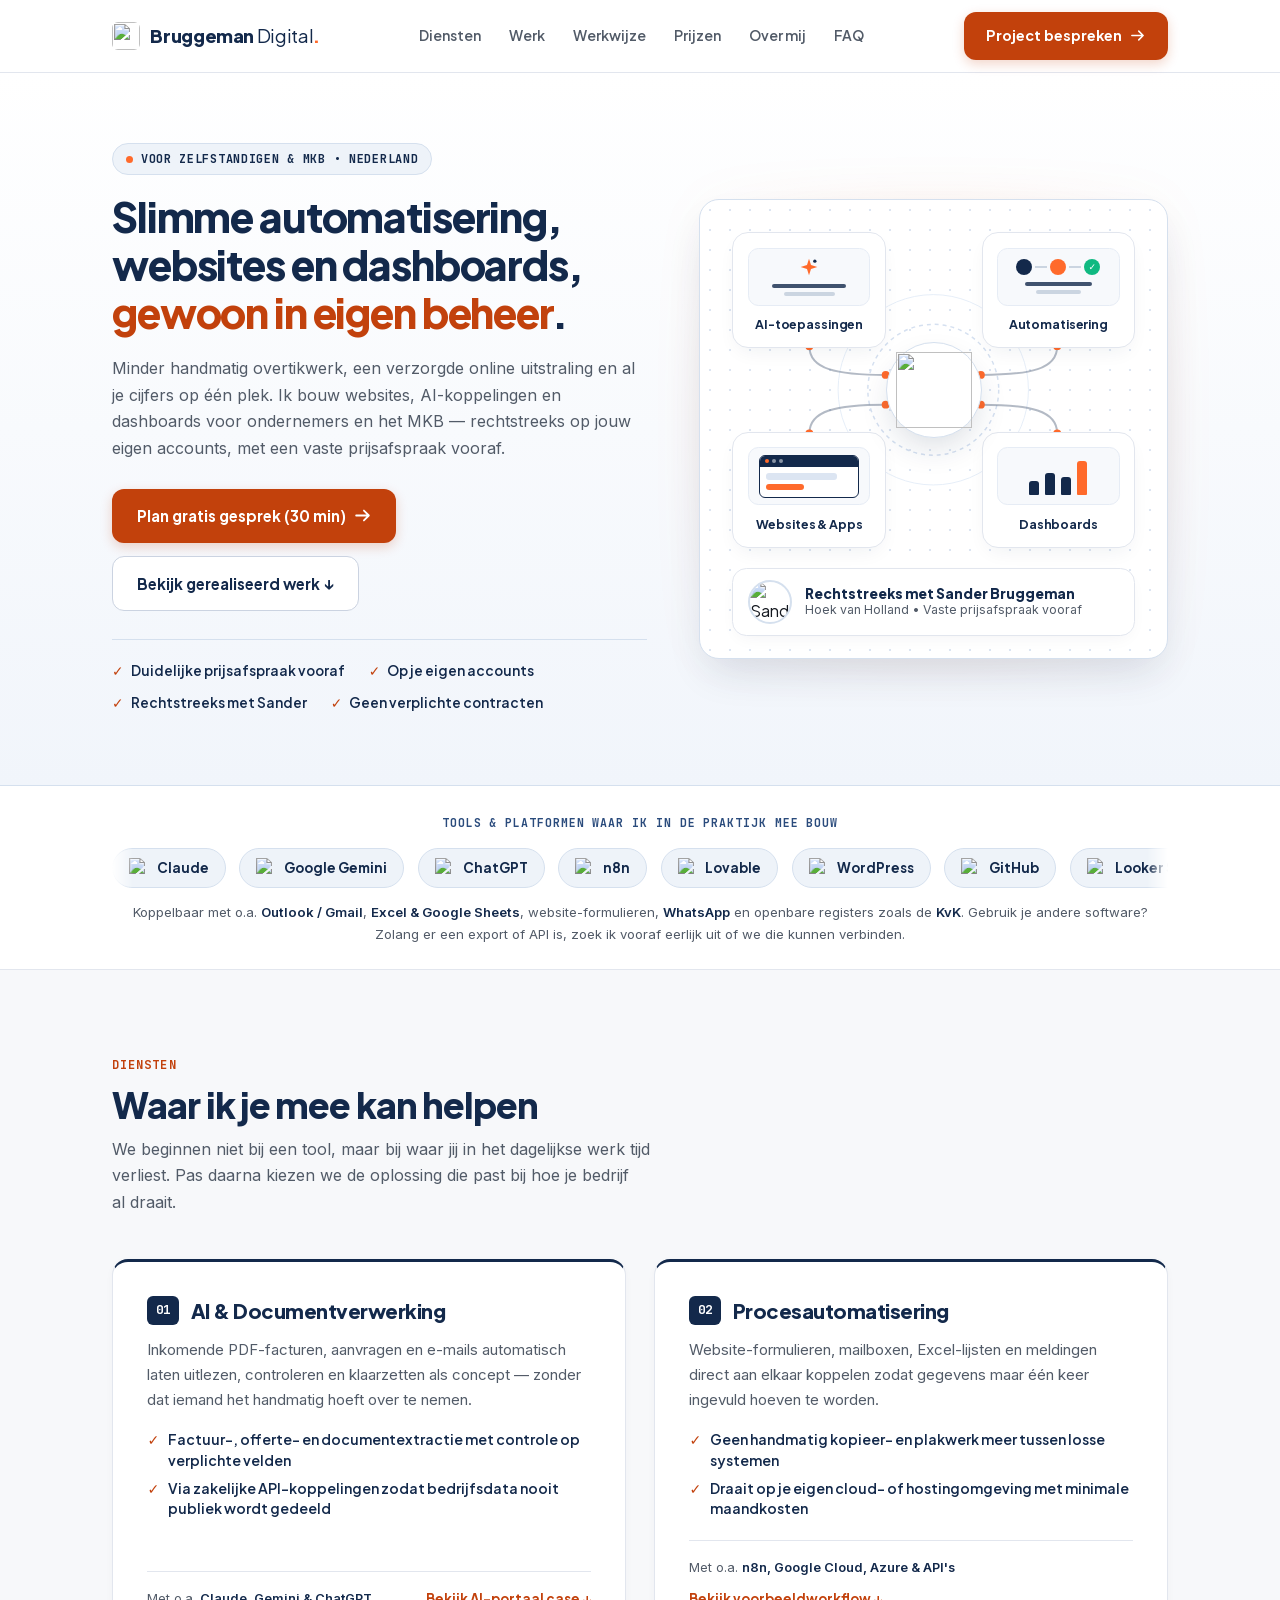
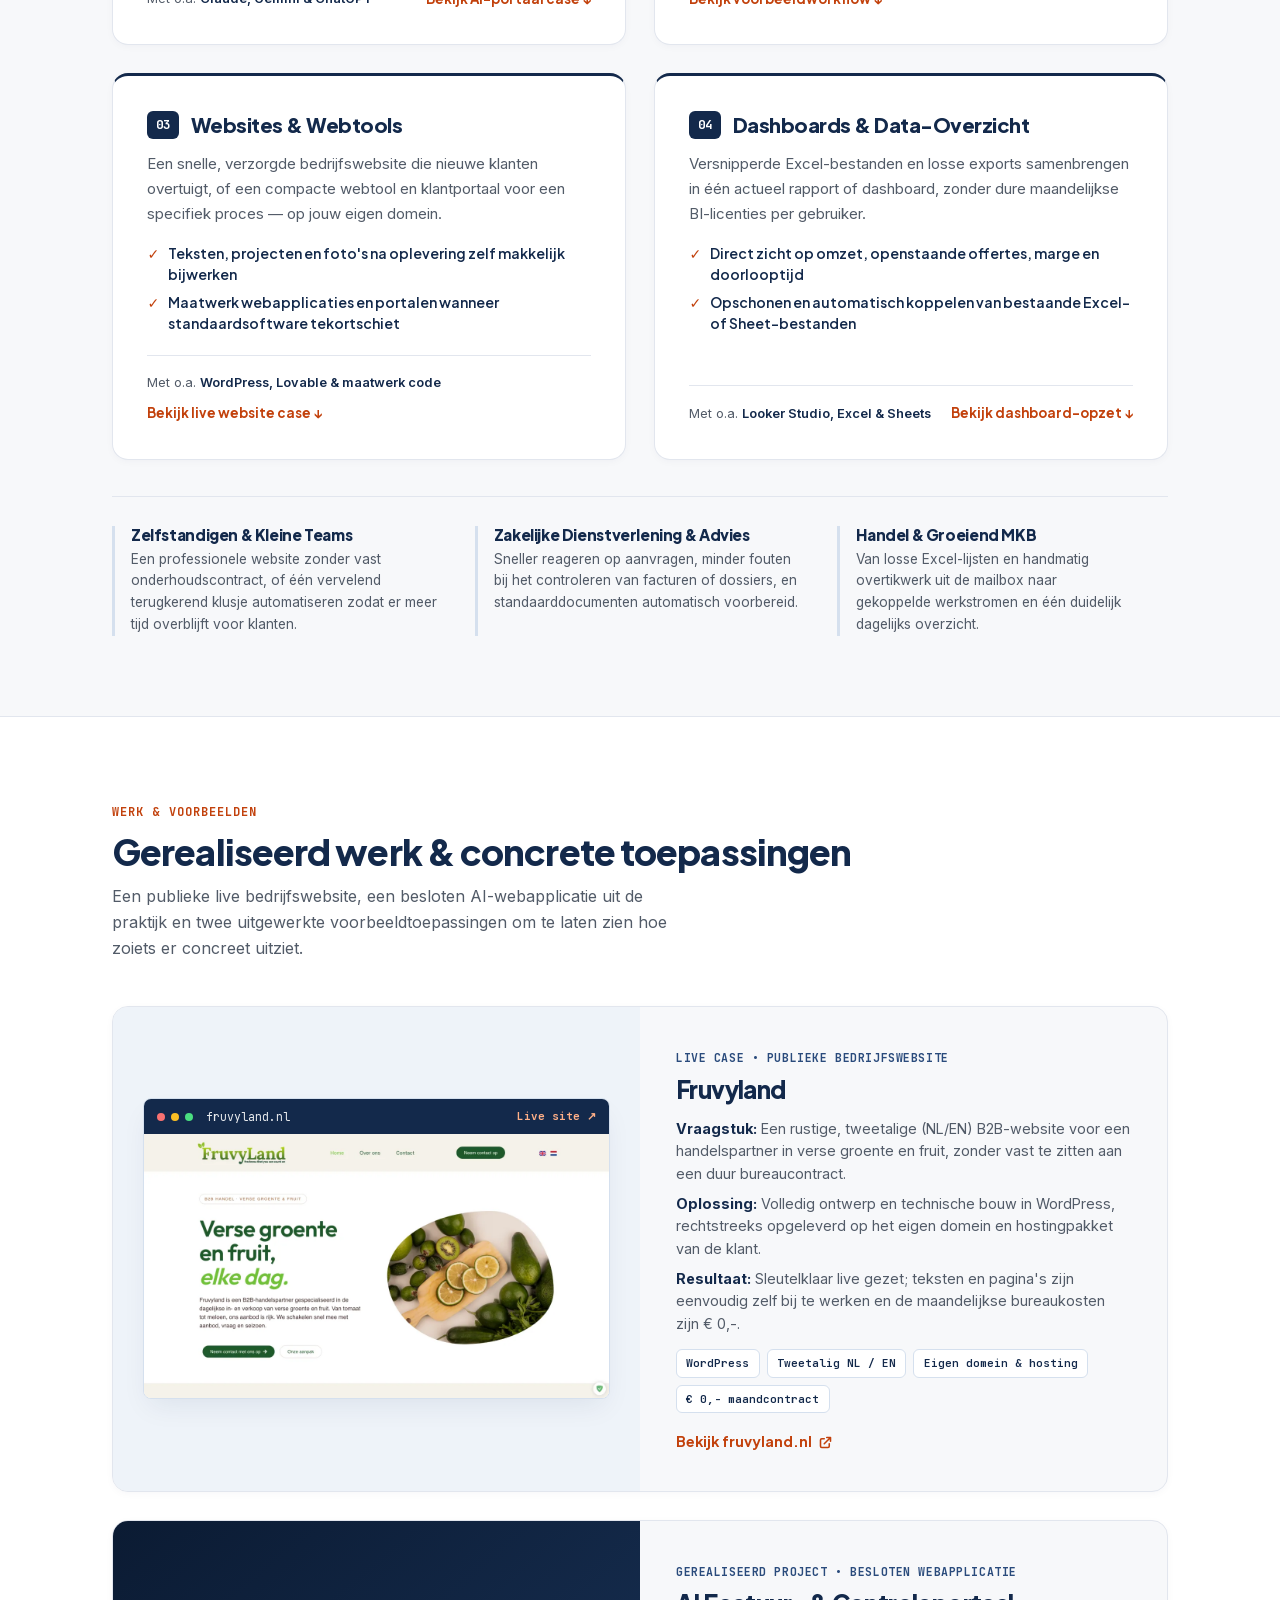
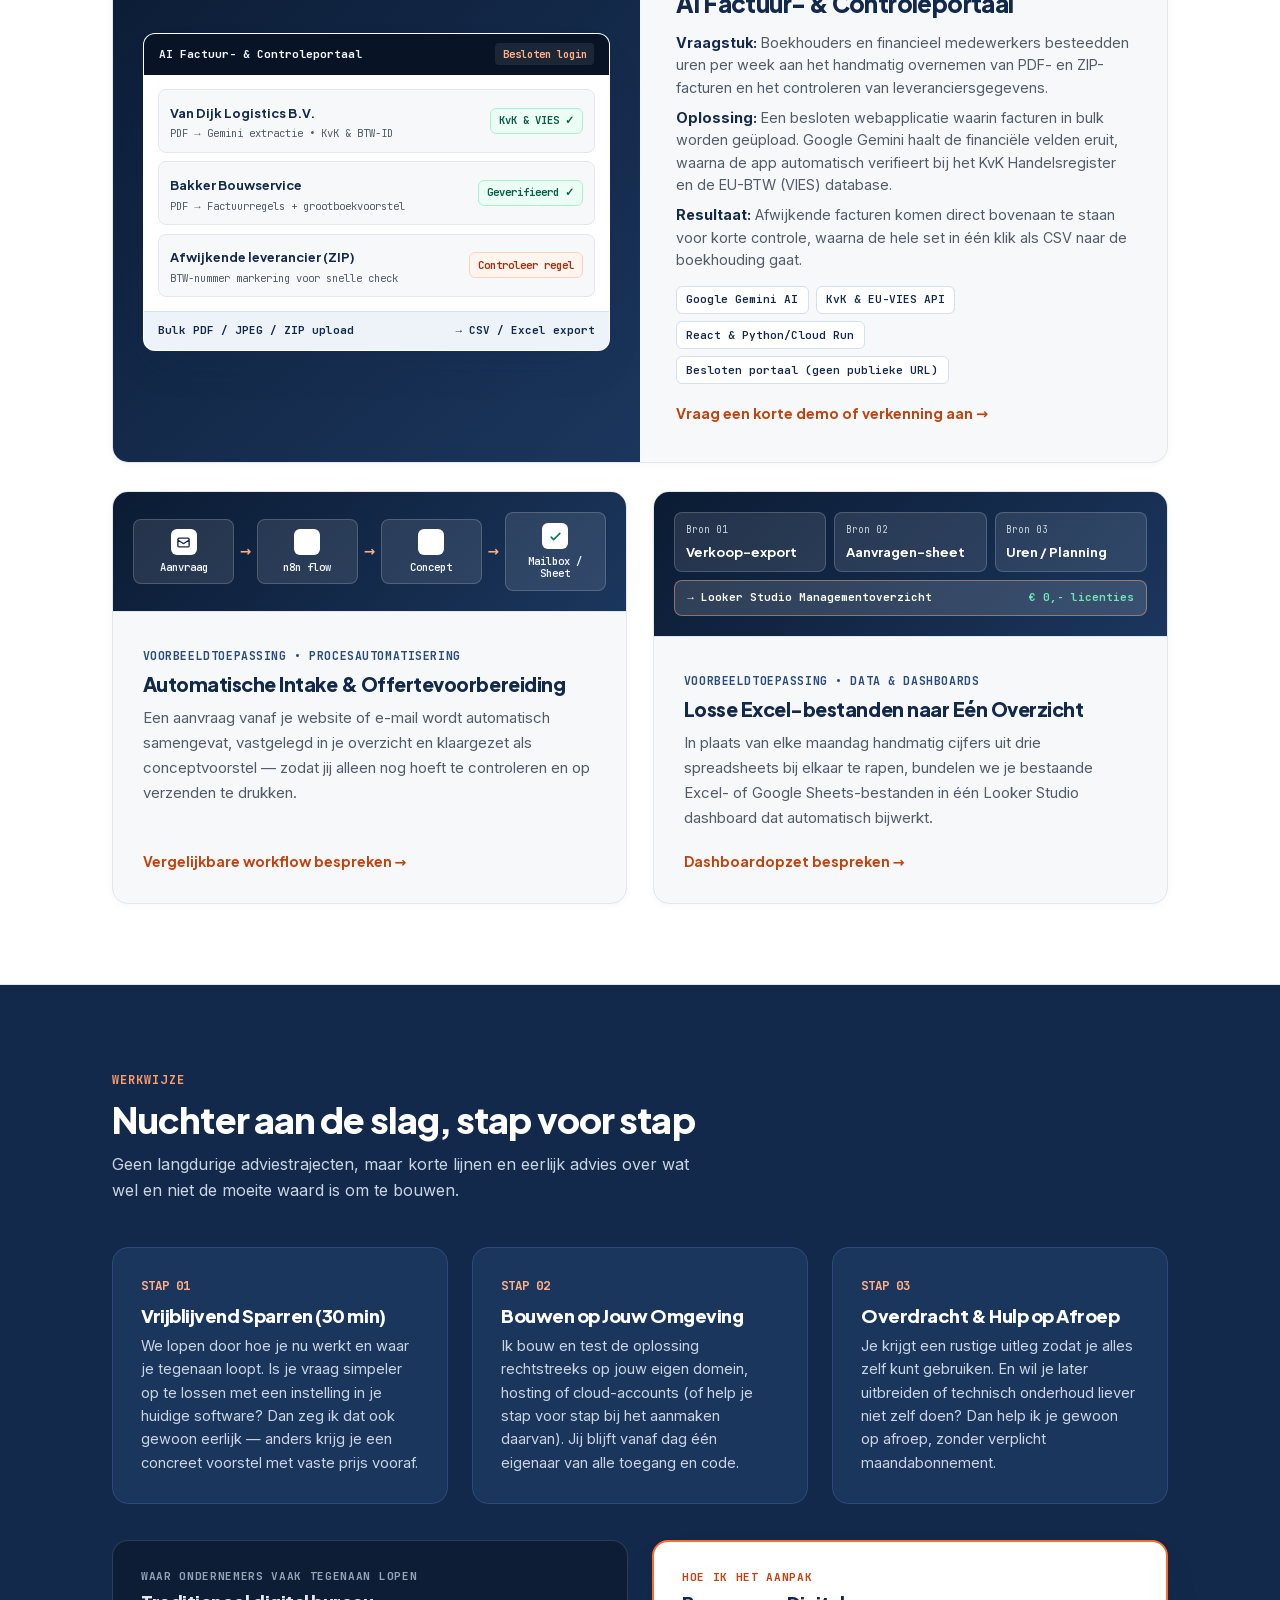
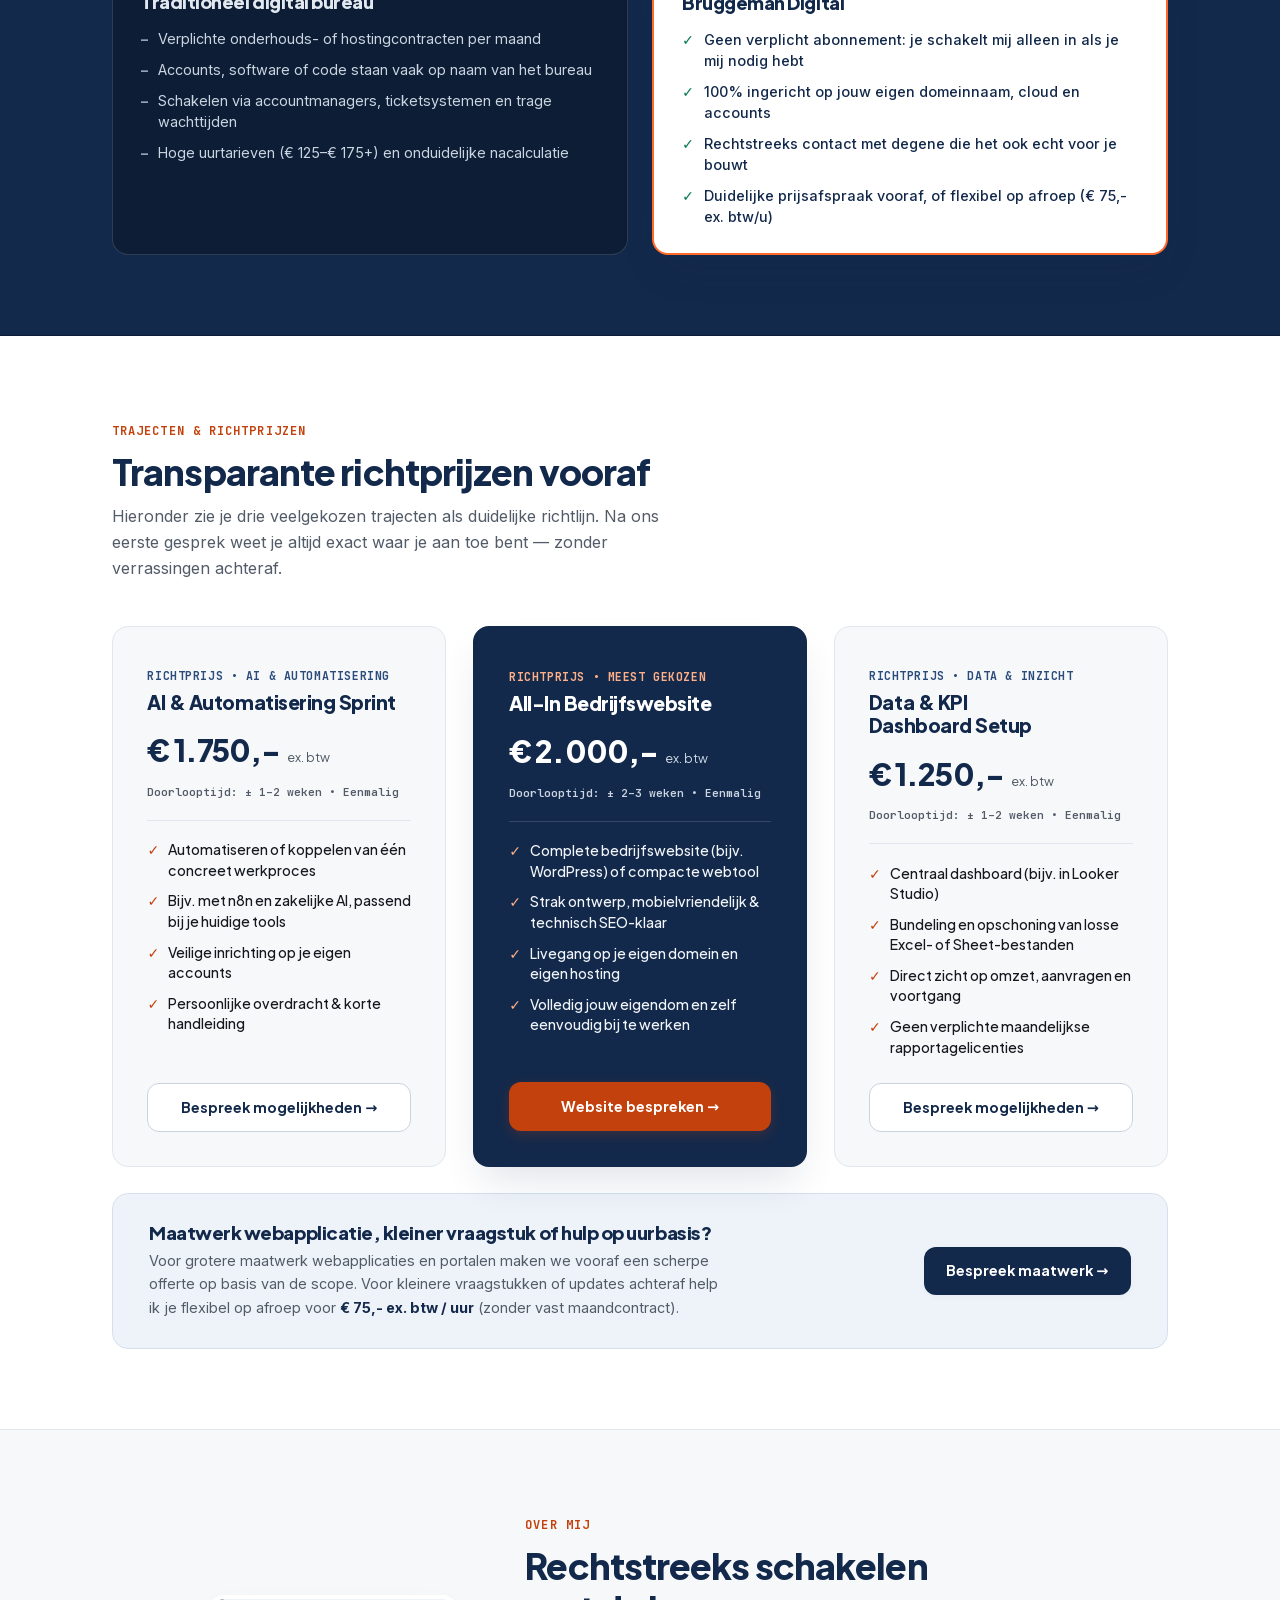
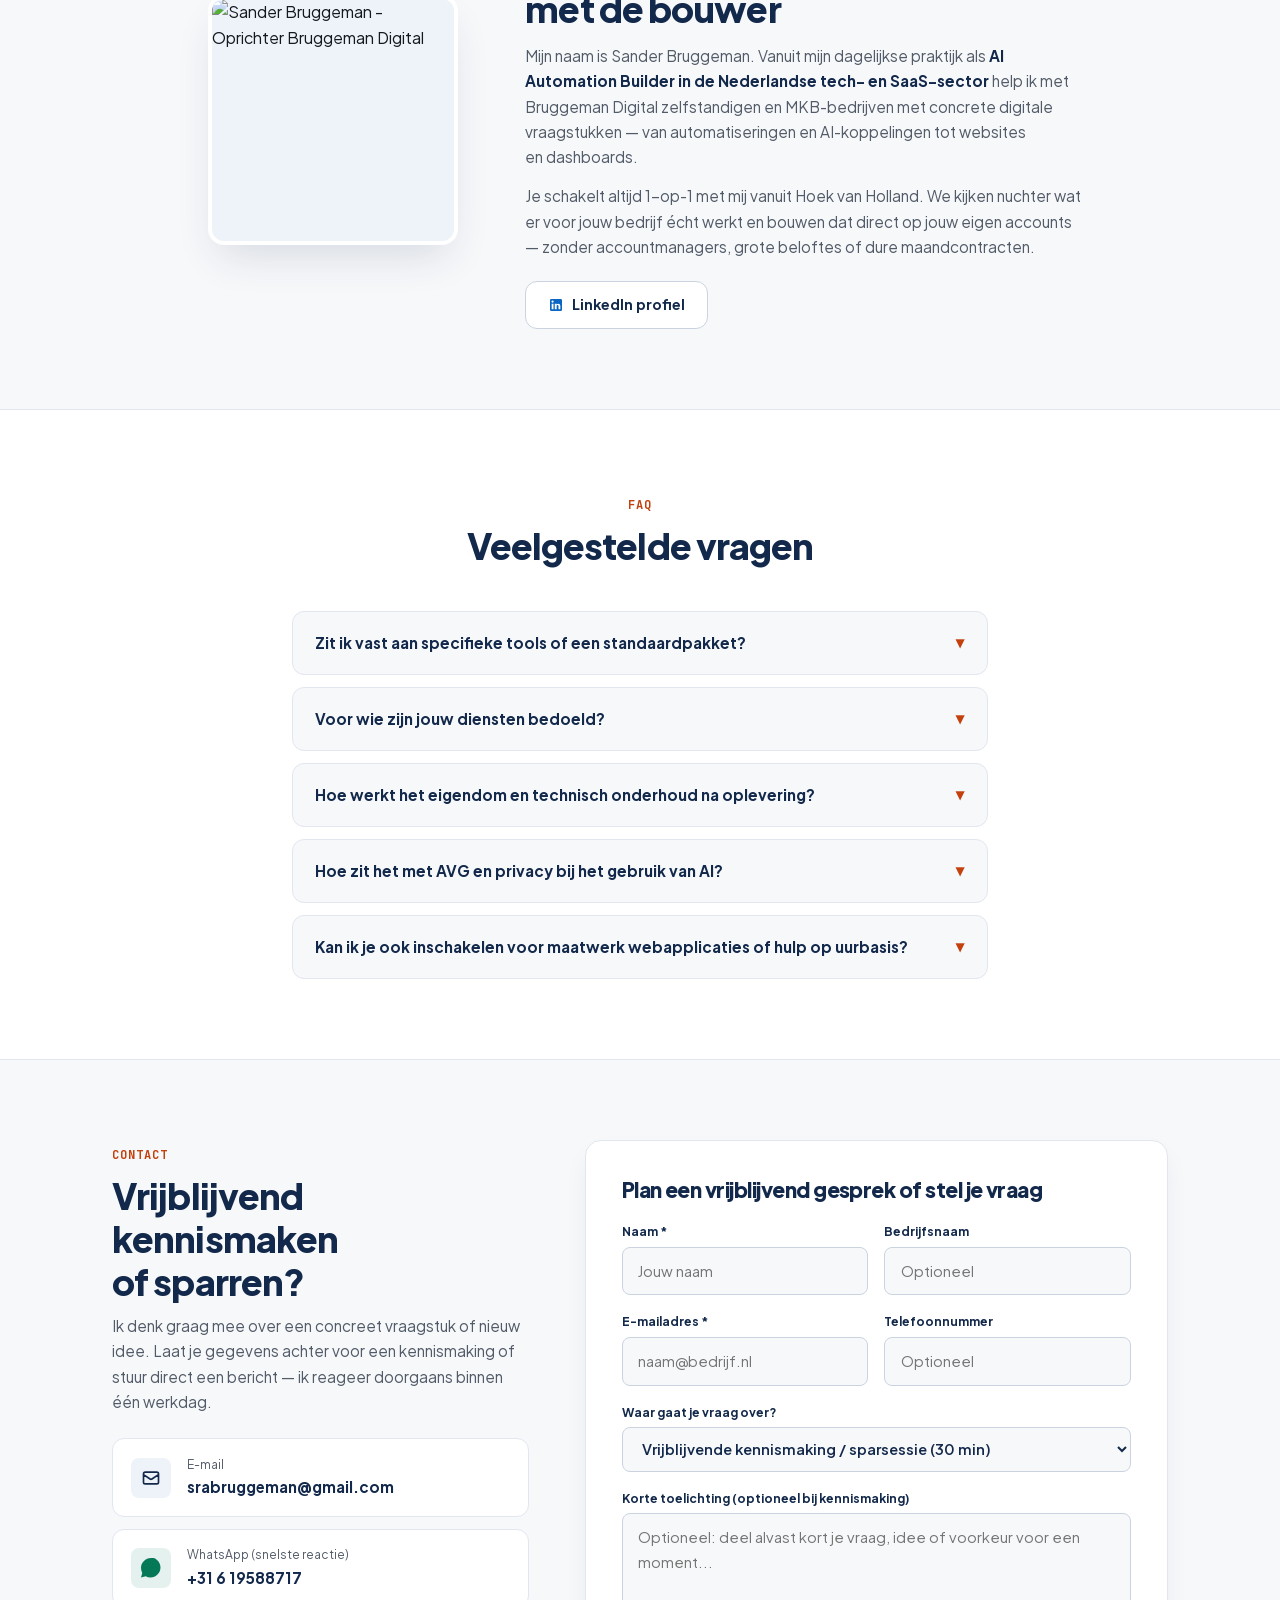
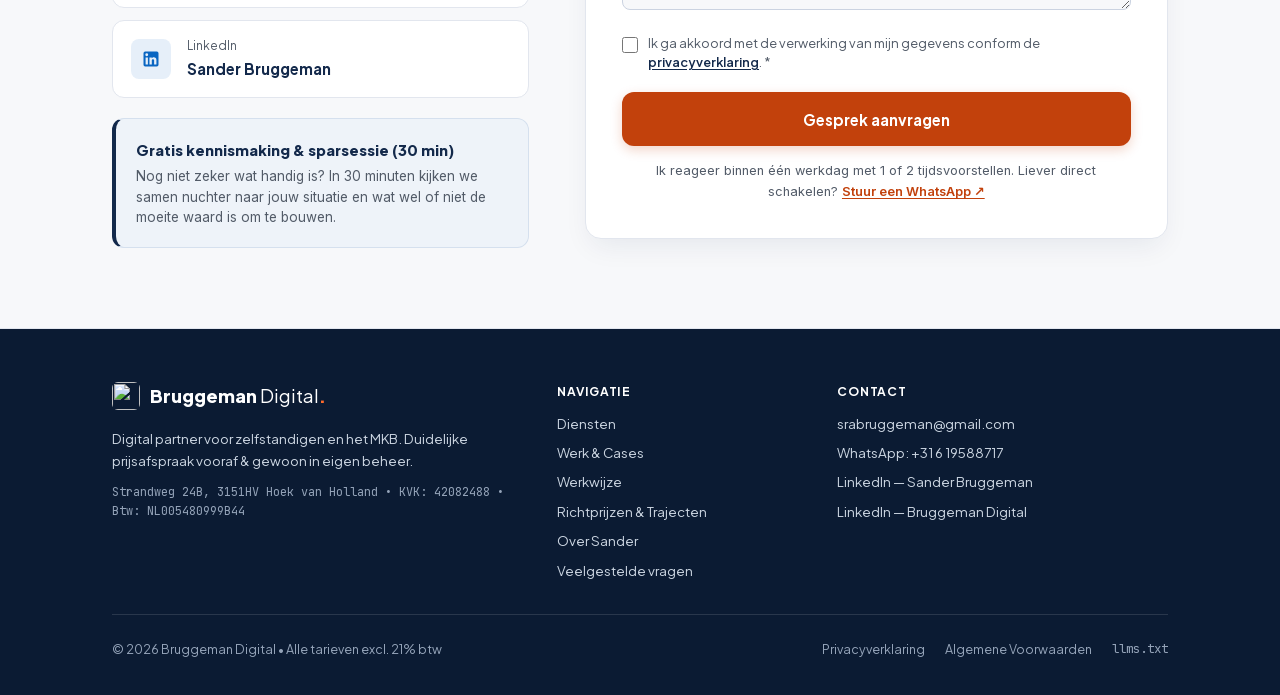
==== index.html @ 9afa0035 "Restore 2x2 visual hero hub diagram with founder portrait card and update OG image" ====
<!DOCTYPE html>
<html lang="nl">
<head>
  <meta charset="UTF-8" />
  <meta name="viewport" content="width=device-width, initial-scale=1.0" />

  <!-- Primary SEO & GEO Meta Tags -->
  <title>Bruggeman Digital | AI, Automatisering, Websites & Dashboards voor Ondernemers & MKB</title>
  <meta name="description" content="Praktische digitale oplossingen voor zelfstandigen en het MKB. Minder overtikwerk met AI en procesautomatisering (o.a. n8n), complete websites, webapps en dashboards. Duidelijke prijsafspraak vooraf & in eigen beheer." />
  <meta name="author" content="Sander Bruggeman - Bruggeman Digital" />
  <meta name="keywords" content="AI automatisering MKB, procesautomatisering zelfstandigen en MKB, n8n ervaring Nederland, WordPress website laten maken, Looker Studio dashboard, webapplicatie op maat, Digital Partner MKB Rotterdam, Amsterdam, Utrecht, Randstad, Bruggeman Digital" />
  <link rel="canonical" href="https://www.bruggemandigital.nl/" />

  <!-- Geo & Local Business Meta -->
  <meta name="geo.region" content="NL-ZH" />
  <meta name="geo.placename" content="Hoek van Holland, Rotterdam, Randstad, Nederland" />

  <!-- Favicon & Touch Icons -->
  <link rel="icon" href="favicon.ico" sizes="32x32" />
  <link rel="icon" type="image/svg+xml" href="favicon.svg" />
  <link rel="icon" type="image/png" sizes="32x32" href="favicon-32x32.png" />
  <link rel="icon" type="image/png" sizes="16x16" href="favicon-16x16.png" />
  <link rel="apple-touch-icon" sizes="180x180" href="apple-touch-icon.png" />
  <link rel="manifest" href="site.webmanifest" />
  <meta name="theme-color" content="#13294B" />

  <!-- Open Graph / Social Sharing -->
  <meta property="og:type" content="website" />
  <meta property="og:url" content="https://www.bruggemandigital.nl/" />
  <meta property="og:title" content="Bruggeman Digital | AI, Automatisering, Websites & Dashboards" />
  <meta property="og:description" content="Minder handmatig overtikwerk, verzorgde websites en heldere dashboards voor zelfstandigen en het MKB. Op jouw eigen accounts, zonder verplichte maandcontracten." />
  <meta property="og:image" content="https://www.bruggemandigital.nl/assets/og-image.png" />
  <meta property="og:image:width" content="1200" />
  <meta property="og:image:height" content="630" />
  <meta property="og:locale" content="nl_NL" />
  <meta property="og:site_name" content="Bruggeman Digital" />

  <!-- Twitter Card -->
  <meta name="twitter:card" content="summary_large_image" />
  <meta name="twitter:url" content="https://www.bruggemandigital.nl/" />
  <meta name="twitter:title" content="Bruggeman Digital | Digital Partner voor Ondernemers & MKB" />
  <meta name="twitter:description" content="AI-automatisering, weboplossingen en dashboards voor ondernemers en MKB. Heldere afspraken vooraf & gewoon in eigen beheer." />
  <meta name="twitter:image" content="https://www.bruggemandigital.nl/assets/og-image.png" />

  <!-- LLM Discovery Link -->
  <link rel="alternate" type="text/plain" href="https://www.bruggemandigital.nl/llms.txt" title="LLMs Context & Pricing Documentation" />

  <!-- Stylesheet (includes self-hosted fonts) -->
  <link rel="stylesheet" href="styles.css" />

  <!-- Rich JSON-LD Structured Data (@graph) for SEO & Generative Engine Optimization (GEO) -->
  <script type="application/ld+json">
  {
    "@context": "https://schema.org",
    "@graph": [
      {
        "@type": ["ProfessionalService", "LocalBusiness"],
        "@id": "https://www.bruggemandigital.nl/#organization",
        "name": "Bruggeman Digital",
        "alternateName": "Bruggeman Digital — Digital Partner voor Ondernemers & MKB",
        "url": "https://www.bruggemandigital.nl/",
        "logo": "https://www.bruggemandigital.nl/assets/logo-exports/bruggeman-digital-logo-on-white-2x.png",
        "image": "https://www.bruggemandigital.nl/assets/sander-portrait.jpg",
        "description": "Digital Partner voor zelfstandigen en het MKB in Nederland. Ontwerp en bouw van AI-toepassingen, procesautomatisering, bedrijfswebsites, webapplicaties en dashboards. Ingericht op eigen accounts zonder verplichte maandabonnementen.",
        "founder": {
          "@id": "https://www.bruggemandigital.nl/#sander-bruggeman"
        },
        "sameAs": [
          "https://www.linkedin.com/company/146948241/"
        ],
        "priceRange": "€1250 - €2000",
        "currenciesAccepted": "EUR",
        "paymentAccepted": "Factuur, Bankoverschrijving",
        "email": "srabruggeman@gmail.com",
        "telephone": "+31619588717",
        "vatID": "NL005480999B44",
        "iso6523Code": "0106:42082488",
        "isicV4": "62100, 62200",
        "knowsLanguage": ["nl", "en"],
        "knowsAbout": [
          "AI-toepassingen & documentverwerking",
          "Procesautomatisering",
          "Bedrijfswebsites & webapplicaties",
          "Business dashboards & data-overzichten",
          "Claude AI",
          "Google Gemini",
          "ChatGPT / OpenAI",
          "n8n",
          "WordPress",
          "Lovable",
          "GitHub",
          "Google Looker Studio",
          "Microsoft Excel & Google Sheets",
          "Google Cloud & Microsoft Azure"
        ],
        "address": {
          "@type": "PostalAddress",
          "streetAddress": "Strandweg 24B",
          "postalCode": "3151HV",
          "addressLocality": "Hoek van Holland",
          "addressRegion": "Zuid-Holland",
          "addressCountry": "NL"
        },
        "areaServed": [
          { "@type": "City", "name": "Rotterdam" },
          { "@type": "City", "name": "Amsterdam" },
          { "@type": "City", "name": "Utrecht" },
          { "@type": "AdministrativeArea", "name": "Randstad" },
          { "@type": "Country", "name": "Nederland" }
        ],
        "hasOfferCatalog": {
          "@type": "OfferCatalog",
          "@id": "https://www.bruggemandigital.nl/#offercatalog",
          "name": "Richtprijzen, Projecttrajecten & Maatwerk",
          "itemListElement": [
            {
              "@type": "Offer",
              "name": "AI & Automatisering Sprint (richtprijs)",
              "description": "Het automatiseren of slim koppelen van een concreet werkproces (bijv. met AI of workflow-automatisering zoals n8n), ingericht op je eigen accounts inclusief overdracht.",
              "price": "1750.00",
              "priceCurrency": "EUR"
            },
            {
              "@type": "Offer",
              "name": "All-In Bedrijfswebsite (richtprijs)",
              "description": "Compleet verzorgde bedrijfswebsite (bijv. in WordPress) of compacte webtool op maat, mobielvriendelijk en opgeleverd op je eigen domein en hosting.",
              "price": "2000.00",
              "priceCurrency": "EUR"
            },
            {
              "@type": "Offer",
              "name": "Data & KPI Dashboard Setup (richtprijs)",
              "description": "Overzichtelijk dashboard (bijv. in Looker Studio) dat je bestaande spreadsheets of databronnen bundelt tot heldere stuurinformatie.",
              "price": "1250.00",
              "priceCurrency": "EUR"
            },
            {
              "@type": "Offer",
              "name": "Maatwerk Webapplicaties & Hulp op Afroep",
              "description": "Vaste prijsafspraak vooraf voor maatwerk webapplicaties en klantportalen, of flexibele hulp op afroep tegen een uurtarief van € 75,- ex. btw zonder verplicht abonnement.",
              "price": "75.00",
              "priceCurrency": "EUR"
            }
          ]
        }
      },
      {
        "@type": "Person",
        "@id": "https://www.bruggemandigital.nl/#sander-bruggeman",
        "name": "Sander Bruggeman",
        "jobTitle": "AI Automation Builder & Oprichter Bruggeman Digital",
        "image": "https://www.bruggemandigital.nl/assets/sander-portrait.jpg",
        "url": "https://www.bruggemandigital.nl/",
        "worksFor": {
          "@id": "https://www.bruggemandigital.nl/#organization"
        },
        "sameAs": [
          "https://www.linkedin.com/in/sander-bruggeman-415596197/"
        ],
        "knowsLanguage": ["nl", "en"]
      },
      {
        "@type": "FAQPage",
        "@id": "https://www.bruggemandigital.nl/#faq",
        "mainEntity": [
          {
            "@type": "Question",
            "name": "Zit ik vast aan specifieke tools of een standaardpakket?",
            "acceptedAnswer": {
              "@type": "Answer",
              "text": "Nee. De tools op deze website (zoals n8n, WordPress of Looker Studio) laten vooral zien waar ik veel ervaring mee heb. We kijken altijd eerst naar jouw vraagstuk en de software die je al gebruikt; zolang er een export of koppelvlak (API) is, zoek ik vooraf eerlijk uit of en hoe we het kunnen verbinden."
            }
          },
          {
            "@type": "Question",
            "name": "Voor wie zijn jouw diensten bedoeld?",
            "acceptedAnswer": {
              "@type": "Answer",
              "text": "Ik help zelfstandig ondernemers, kleine teams en MKB-bedrijven in heel Nederland. Of het nu gaat om een representatieve bedrijfswebsite, het bundelen van losse Excel-bestanden of het automatiseren van handmatig overtikwerk: we stemmen de omvang altijd nuchter af op jouw situatie."
            }
          },
          {
            "@type": "Question",
            "name": "Hoe werkt het eigendom en technisch onderhoud na oplevering?",
            "acceptedAnswer": {
              "@type": "Answer",
              "text": "Alles wordt ingericht op jouw eigen accounts en domeinnaam, zodat je na oplevering zelf alle inloggegevens en beheerdersrechten hebt. Je zit dus nooit vast aan een maandelijks bureaucontract. Wil je technisch onderhoud of aanpassingen later liever niet zelf doen, dan regel ik dat gewoon voor je op afroep."
            }
          },
          {
            "@type": "Question",
            "name": "Hoe zit het met AVG en privacy bij het gebruik van AI?",
            "acceptedAnswer": {
              "@type": "Answer",
              "text": "Wanneer we AI koppelen aan bedrijfsprocessen, werken we uitsluitend via zakelijke API-omgevingen (bijvoorbeeld van Anthropic, Google of OpenAI) en afgeschermde cloud-omgevingen. Daardoor blijven bedrijfs- en klantgegevens privé en worden ze niet gebruikt om openbare AI-modellen te trainen."
            }
          },
          {
            "@type": "Question",
            "name": "Kan ik je ook inschakelen voor maatwerk webapplicaties of hulp op uurbasis?",
            "acceptedAnswer": {
              "@type": "Answer",
              "text": "Zeker. Grotere maatwerk webapplicaties of besloten portalen prijzen we op basis van een duidelijke scopebepaling vooraf. Voor kleinere vragen, losse aanpassingen of ad-hoc ondersteuning kun je mij flexibel inschakelen op uurbasis (€ 75,- ex. btw per uur) of tegen een kleine vaste afspraak."
            }
          }
        ]
      }
    ]
  }
  </script>
</head>
<body id="top">
  <a href="#main-content" class="skip-link">Direct naar hoofdinhoud</a>

  <!-- ================= 1. HEADER / NAVIGATIE ================= -->
  <header class="site-header">
    <div class="container nav-inner">
      <a href="#top" class="header-brand" aria-label="Bruggeman Digital">
        <img src="assets/brand-mark-header.svg" alt="" width="28" height="28" />
        <span>Bruggeman <span style="font-weight: 400;">Digital</span><span style="color: var(--orange);">.</span></span>
      </a>

      <nav class="nav-links" aria-label="Hoofdnavigatie">
        <a href="#diensten" class="nav-link">Diensten</a>
        <a href="#werk" class="nav-link">Werk</a>
        <a href="#werkwijze" class="nav-link">Werkwijze</a>
        <a href="#prijzen" class="nav-link">Prijzen</a>
        <a href="#over-mij" class="nav-link">Over mij</a>
        <a href="#faq" class="nav-link">FAQ</a>
      </nav>

      <div class="nav-actions">
        <a href="#contact" data-package-select="Vrijblijvende kennismaking / sparsessie (30 min)" class="btn btn--orange">
          <span>Project bespreken</span>
          <svg width="15" height="15" fill="none" stroke="currentColor" viewBox="0 0 24 24" aria-hidden="true"><path stroke-linecap="round" stroke-linejoin="round" stroke-width="2.5" d="M14 5l7 7m0 0l-7 7m7-7H3"/></svg>
        </a>
      </div>

      <button id="mobile-menu-btn" aria-label="Menu openen" aria-expanded="false" aria-controls="mobile-menu" class="mobile-menu-toggle">
        <svg id="mobile-menu-icon" width="24" height="24" fill="none" stroke="currentColor" viewBox="0 0 24 24" aria-hidden="true">
          <path stroke-linecap="round" stroke-linejoin="round" stroke-width="2" d="M4 6h16M4 12h16M4 18h16"/>
        </svg>
      </button>
    </div>

    <div id="mobile-menu" class="mobile-nav">
      <div class="container">
        <nav class="mobile-nav-list" aria-label="Mobiele navigatie">
          <a href="#diensten" class="mobile-nav-link">Diensten</a>
          <a href="#werk" class="mobile-nav-link">Werk &amp; Cases</a>
          <a href="#werkwijze" class="mobile-nav-link">Werkwijze</a>
          <a href="#prijzen" class="mobile-nav-link">Richtprijzen &amp; Trajecten</a>
          <a href="#over-mij" class="mobile-nav-link">Over mij</a>
          <a href="#faq" class="mobile-nav-link">FAQ</a>
          <a href="#contact" data-package-select="Vrijblijvende kennismaking / sparsessie (30 min)" class="btn btn--orange" style="width: 100%; margin-top: 0.5rem;">
            <span>Project bespreken</span>
          </a>
        </nav>
      </div>
    </div>
  </header>

  <main id="main-content">
    <!-- ================= 2. HERO SECTIE ================= -->
    <section class="hero">
      <div class="container">
        <div class="hero-grid">

          <!-- Linker Kolom -->
          <div>
            <div class="hero-eyebrow">
              <span class="hero-eyebrow-dot" aria-hidden="true"></span>
              <span>Voor zelfstandigen &amp; MKB • Nederland</span>
            </div>

            <h1 class="hero-title">
              Slimme automatisering, websites en dashboards, <span class="hero-highlight">gewoon in eigen beheer</span>.
            </h1>

            <p class="hero-lead">
              Minder handmatig overtikwerk, een verzorgde online uitstraling en al je cijfers op één plek. Ik bouw websites, AI-koppelingen en dashboards voor ondernemers en het MKB — rechtstreeks op jouw eigen accounts, met een vaste prijsafspraak vooraf.
            </p>

            <div class="hero-ctas">
              <a href="#contact" data-package-select="Vrijblijvende kennismaking / sparsessie (30 min)" class="btn btn--orange btn--lg">
                <span>Plan gratis gesprek (30 min)</span>
                <svg width="17" height="17" fill="none" stroke="currentColor" viewBox="0 0 24 24" aria-hidden="true"><path stroke-linecap="round" stroke-linejoin="round" stroke-width="2.5" d="M14 5l7 7m0 0l-7 7m7-7H3"/></svg>
              </a>
              <a href="#werk" class="btn btn--surface btn--lg">
                <span>Bekijk gerealiseerd werk ↓</span>
              </a>
            </div>

            <div class="hero-checks">
              <span class="hero-check-item"><span class="hero-check-icon">✓</span> Duidelijke prijsafspraak vooraf</span>
              <span class="hero-check-item"><span class="hero-check-icon">✓</span> Op je eigen accounts</span>
              <span class="hero-check-item"><span class="hero-check-icon">✓</span> Rechtstreeks met Sander</span>
              <span class="hero-check-item"><span class="hero-check-icon">✓</span> Geen verplichte contracten</span>
            </div>
          </div>

          <!-- Rechter Kolom: Rustige 2x2 hub-illustratie + persoonlijk vertrouwensblokje -->
          <div class="hero-visual-wrap">
            <div class="hero-visual-backdrop" aria-hidden="true"></div>
            <div class="hero-hub-card" aria-label="Visueel overzicht: AI, Automatisering, Websites en Dashboards verbonden met Sander Bruggeman">

              <div class="hero-hub-stage">
                <!-- Verbindingslijnen (SVG) op de achtergrond -->
                <svg class="hero-hub-lines" viewBox="0 0 406 314" fill="none" xmlns="http://www.w3.org/2000/svg" aria-hidden="true">
                  <!-- Subtiele cirkels rond het midden -->
                  <circle cx="203" cy="157" r="66" stroke="#D5E0F0" stroke-width="1.5" stroke-dasharray="4 4" />
                  <circle cx="203" cy="157" r="96" stroke="#E6EEF8" stroke-width="1" />

                  <!-- Vloeiende verbindingslijnen vanuit het midden naar de 4 kaarten -->
                  <path d="M 155 142 C 105 142, 78 136, 78 113" stroke="#13294B" stroke-width="2" stroke-linecap="round" opacity="0.32" />
                  <path d="M 251 142 C 301 142, 328 136, 328 113" stroke="#13294B" stroke-width="2" stroke-linecap="round" opacity="0.32" />
                  <path d="M 155 172 C 105 172, 78 178, 78 201" stroke="#13294B" stroke-width="2" stroke-linecap="round" opacity="0.32" />
                  <path d="M 251 172 C 301 172, 328 178, 328 201" stroke="#13294B" stroke-width="2" stroke-linecap="round" opacity="0.32" />

                  <!-- Oranje verbindingspunten -->
                  <circle cx="155" cy="142" r="4" fill="#FF6A2B" />
                  <circle cx="78" cy="113" r="4" fill="#FF6A2B" />

                  <circle cx="251" cy="142" r="4" fill="#FF6A2B" />
                  <circle cx="328" cy="113" r="4" fill="#FF6A2B" />

                  <circle cx="155" cy="172" r="4" fill="#FF6A2B" />
                  <circle cx="78" cy="201" r="4" fill="#FF6A2B" />

                  <circle cx="251" cy="172" r="4" fill="#FF6A2B" />
                  <circle cx="328" cy="201" r="4" fill="#FF6A2B" />
                </svg>

                <!-- 2x2 Grid van rustige visuele kaarten -->
                <div class="hero-hub-grid">

                  <!-- 1. AI & Slimme Hulp -->
                  <div class="hh-node">
                    <div class="hh-graphic hh-graphic--ai" aria-hidden="true">
                      <div class="hh-ai-sparkle">
                        <svg width="24" height="24" viewBox="0 0 24 24" fill="none">
                          <path d="M12 2L14.4 9.6L22 12L14.4 14.4L12 22L9.6 14.4L2 12L9.6 9.6L12 2Z" fill="#FF6A2B"/>
                          <circle cx="19" cy="5" r="2" fill="#13294B"/>
                        </svg>
                      </div>
                      <div class="hh-mini-lines">
                        <span class="w-80"></span>
                        <span class="w-55"></span>
                      </div>
                    </div>
                    <span class="hh-label">AI-toepassingen</span>
                  </div>

                  <!-- 2. Automatisering -->
                  <div class="hh-node">
                    <div class="hh-graphic hh-graphic--flow" aria-hidden="true">
                      <div class="hh-flow-nodes">
                        <span class="hh-dot hh-dot--navy"></span>
                        <span class="hh-line"></span>
                        <span class="hh-dot hh-dot--orange"></span>
                        <span class="hh-line"></span>
                        <span class="hh-dot hh-dot--green">✓</span>
                      </div>
                      <div class="hh-mini-lines">
                        <span class="w-70"></span>
                        <span class="w-45"></span>
                      </div>
                    </div>
                    <span class="hh-label">Automatisering</span>
                  </div>

                  <!-- 3. Websites & Apps -->
                  <div class="hh-node">
                    <div class="hh-graphic hh-graphic--web" aria-hidden="true">
                      <div class="hh-browser">
                        <div class="hh-browser-top">
                          <i></i><i></i><i></i>
                        </div>
                        <div class="hh-browser-body">
                          <div class="hh-browser-hero"></div>
                          <div class="hh-browser-btn"></div>
                        </div>
                      </div>
                    </div>
                    <span class="hh-label">Websites &amp; Apps</span>
                  </div>

                  <!-- 4. Dashboards & Inzicht -->
                  <div class="hh-node">
                    <div class="hh-graphic hh-graphic--chart" aria-hidden="true">
                      <div class="hh-bars">
                        <span style="height: 38%"></span>
                        <span style="height: 58%"></span>
                        <span style="height: 48%"></span>
                        <span class="hh-bar-accent" style="height: 92%"></span>
                      </div>
                    </div>
                    <span class="hh-label">Dashboards</span>
                  </div>

                </div>

                <!-- Centraal Bruggeman Digital Icoon -->
                <div class="hero-hub-center" aria-hidden="true">
                  <img src="assets/brand-mark-header.svg" alt="" width="76" height="76" />
                </div>
              </div>

              <!-- Persoonlijke Trust Footer -->
              <div class="hs-founder">
                <img
                  src="assets/sander-portrait.jpg"
                  alt="Sander Bruggeman"
                  class="hs-founder-img"
                  width="44"
                  height="44"
                />
                <div>
                  <span class="hs-founder-name">Rechtstreeks met Sander Bruggeman</span>
                  <span class="hs-founder-meta">Hoek van Holland • Vaste prijsafspraak vooraf</span>
                </div>
              </div>

            </div>
          </div>

        </div>
      </div>
    </section>

    <!-- ================= 3. TECH STACK CAROUSEL ================= -->
    <section class="tech-section" aria-label="Tools waar ik ervaring mee heb">
      <div class="container">
        <div class="tech-carousel-header">
          <span class="tech-label">Tools &amp; platformen waar ik in de praktijk mee bouw</span>
        </div>

        <div class="tech-carousel-viewport">
          <div class="tech-carousel-track">
            <!-- Set 1 -->
            <div class="tech-pill">
              <img src="assets/logos/claude.svg" alt="Claude" class="tech-logo" width="19" height="19" />
              <span class="tech-name">Claude</span>
            </div>
            <div class="tech-pill">
              <img src="assets/logos/gemini.svg" alt="Google Gemini" class="tech-logo" width="19" height="19" />
              <span class="tech-name">Google Gemini</span>
            </div>
            <div class="tech-pill">
              <img src="assets/logos/chatgpt.svg" alt="ChatGPT" class="tech-logo" width="19" height="19" />
              <span class="tech-name">ChatGPT</span>
            </div>
            <div class="tech-pill">
              <img src="assets/logos/n8n.svg" alt="n8n" class="tech-logo" width="19" height="19" />
              <span class="tech-name">n8n</span>
            </div>
            <div class="tech-pill">
              <img src="assets/logos/lovable.svg" alt="Lovable" class="tech-logo" width="19" height="19" />
              <span class="tech-name">Lovable</span>
            </div>
            <div class="tech-pill">
              <img src="assets/logos/wordpress.svg" alt="WordPress" class="tech-logo" width="19" height="19" />
              <span class="tech-name">WordPress</span>
            </div>
            <div class="tech-pill">
              <img src="assets/logos/github.svg" alt="GitHub" class="tech-logo" width="19" height="19" />
              <span class="tech-name">GitHub</span>
            </div>
            <div class="tech-pill">
              <img src="assets/logos/looker.svg" alt="Looker Studio" class="tech-logo" width="19" height="19" />
              <span class="tech-name">Looker Studio</span>
            </div>
            <div class="tech-pill">
              <img src="assets/logos/sheets.svg" alt="Google Sheets" class="tech-logo" width="19" height="19" />
              <span class="tech-name">Google Sheets</span>
            </div>
            <div class="tech-pill">
              <img src="assets/logos/excel.svg" alt="Microsoft Excel" class="tech-logo" width="19" height="19" />
              <span class="tech-name">Excel</span>
            </div>
            <div class="tech-pill">
              <img src="assets/logos/google-cloud.svg" alt="Google Cloud" class="tech-logo" width="19" height="19" />
              <span class="tech-name">Google Cloud</span>
            </div>
            <div class="tech-pill">
              <img src="assets/logos/azure.svg" alt="Microsoft Azure" class="tech-logo" width="19" height="19" />
              <span class="tech-name">Azure</span>
            </div>

            <!-- Set 2 (Duplicate for seamless infinite loop) -->
            <div class="tech-pill" aria-hidden="true">
              <img src="assets/logos/claude.svg" alt="" class="tech-logo" width="19" height="19" />
              <span class="tech-name">Claude</span>
            </div>
            <div class="tech-pill" aria-hidden="true">
              <img src="assets/logos/gemini.svg" alt="" class="tech-logo" width="19" height="19" />
              <span class="tech-name">Google Gemini</span>
            </div>
            <div class="tech-pill" aria-hidden="true">
              <img src="assets/logos/chatgpt.svg" alt="" class="tech-logo" width="19" height="19" />
              <span class="tech-name">ChatGPT</span>
            </div>
            <div class="tech-pill" aria-hidden="true">
              <img src="assets/logos/n8n.svg" alt="" class="tech-logo" width="19" height="19" />
              <span class="tech-name">n8n</span>
            </div>
            <div class="tech-pill" aria-hidden="true">
              <img src="assets/logos/lovable.svg" alt="" class="tech-logo" width="19" height="19" />
              <span class="tech-name">Lovable</span>
            </div>
            <div class="tech-pill" aria-hidden="true">
              <img src="assets/logos/wordpress.svg" alt="" class="tech-logo" width="19" height="19" />
              <span class="tech-name">WordPress</span>
            </div>
            <div class="tech-pill" aria-hidden="true">
              <img src="assets/logos/github.svg" alt="" class="tech-logo" width="19" height="19" />
              <span class="tech-name">GitHub</span>
            </div>
            <div class="tech-pill" aria-hidden="true">
              <img src="assets/logos/looker.svg" alt="" class="tech-logo" width="19" height="19" />
              <span class="tech-name">Looker Studio</span>
            </div>
            <div class="tech-pill" aria-hidden="true">
              <img src="assets/logos/sheets.svg" alt="" class="tech-logo" width="19" height="19" />
              <span class="tech-name">Google Sheets</span>
            </div>
            <div class="tech-pill" aria-hidden="true">
              <img src="assets/logos/excel.svg" alt="" class="tech-logo" width="19" height="19" />
              <span class="tech-name">Excel</span>
            </div>
            <div class="tech-pill" aria-hidden="true">
              <img src="assets/logos/google-cloud.svg" alt="" class="tech-logo" width="19" height="19" />
              <span class="tech-name">Google Cloud</span>
            </div>
            <div class="tech-pill" aria-hidden="true">
              <img src="assets/logos/azure.svg" alt="" class="tech-logo" width="19" height="19" />
              <span class="tech-name">Azure</span>
            </div>
          </div>
        </div>

        <p class="tech-compat-note">
          Koppelbaar met o.a. <strong>Outlook / Gmail</strong>, <strong>Excel &amp; Google Sheets</strong>, website-formulieren, <strong>WhatsApp</strong> en openbare registers zoals de <strong>KvK</strong>. Gebruik je andere software? Zolang er een export of API is, zoek ik vooraf eerlijk uit of we die kunnen verbinden.
        </p>
      </div>
    </section>

    <!-- ================= 4. DE 4 PIJLERS (DIENSTEN) ================= -->
    <section id="diensten" class="section">
      <div class="container">
        <div class="section-header">
          <span class="section-label">Diensten</span>
          <h2 class="section-title">Waar ik je mee kan helpen</h2>
          <p class="section-subtitle">
            We beginnen niet bij een tool, maar bij waar jij in het dagelijkse werk tijd verliest. Pas daarna kiezen we de oplossing die past bij hoe je bedrijf al draait.
          </p>
        </div>

        <div class="pillars-grid">
          <!-- PIJLER 01 -->
          <article class="pillar-card">
            <div>
              <div class="pillar-header">
                <span class="pillar-num">01</span>
                <h3 class="pillar-title">AI &amp; Documentverwerking</h3>
              </div>
              <p class="pillar-desc">
                Inkomende PDF-facturen, aanvragen en e-mails automatisch laten uitlezen, controleren en klaarzetten als concept — zonder dat iemand het handmatig hoeft over te nemen.
              </p>
              <ul class="pillar-list">
                <li class="pillar-list-item">
                  <span class="pillar-check">✓</span>
                  <span>Factuur-, offerte- en documentextractie met controle op verplichte velden</span>
                </li>
                <li class="pillar-list-item">
                  <span class="pillar-check">✓</span>
                  <span>Via zakelijke API-koppelingen zodat bedrijfsdata nooit publiek wordt gedeeld</span>
                </li>
              </ul>
            </div>

            <div class="pillar-footer">
              <span class="pillar-exp-note">Met o.a. <strong>Claude, Gemini &amp; ChatGPT</strong></span>
              <a href="#case-portaal" class="pillar-more-link">Bekijk AI-portaal case ↓</a>
            </div>
          </article>

          <!-- PIJLER 02 -->
          <article class="pillar-card">
            <div>
              <div class="pillar-header">
                <span class="pillar-num">02</span>
                <h3 class="pillar-title">Procesautomatisering</h3>
              </div>
              <p class="pillar-desc">
                Website-formulieren, mailboxen, Excel-lijsten en meldingen direct aan elkaar koppelen zodat gegevens maar één keer ingevuld hoeven te worden.
              </p>
              <ul class="pillar-list">
                <li class="pillar-list-item">
                  <span class="pillar-check">✓</span>
                  <span>Geen handmatig kopieer- en plakwerk meer tussen losse systemen</span>
                </li>
                <li class="pillar-list-item">
                  <span class="pillar-check">✓</span>
                  <span>Draait op je eigen cloud- of hostingomgeving met minimale maandkosten</span>
                </li>
              </ul>
            </div>

            <div class="pillar-footer">
              <span class="pillar-exp-note">Met o.a. <strong>n8n, Google Cloud, Azure &amp; API's</strong></span>
              <a href="#case-workflow" class="pillar-more-link">Bekijk voorbeeldworkflow ↓</a>
            </div>
          </article>

          <!-- PIJLER 03 -->
          <article class="pillar-card">
            <div>
              <div class="pillar-header">
                <span class="pillar-num">03</span>
                <h3 class="pillar-title">Websites &amp; Webtools</h3>
              </div>
              <p class="pillar-desc">
                Een snelle, verzorgde bedrijfswebsite die nieuwe klanten overtuigt, of een compacte webtool en klantportaal voor een specifiek proces — op jouw eigen domein.
              </p>
              <ul class="pillar-list">
                <li class="pillar-list-item">
                  <span class="pillar-check">✓</span>
                  <span>Teksten, projecten en foto's na oplevering zelf makkelijk bijwerken</span>
                </li>
                <li class="pillar-list-item">
                  <span class="pillar-check">✓</span>
                  <span>Maatwerk webapplicaties en portalen wanneer standaardsoftware tekortschiet</span>
                </li>
              </ul>
            </div>

            <div class="pillar-footer">
              <span class="pillar-exp-note">Met o.a. <strong>WordPress, Lovable &amp; maatwerk code</strong></span>
              <a href="#case-fruvyland" class="pillar-more-link">Bekijk live website case ↓</a>
            </div>
          </article>

          <!-- PIJLER 04 -->
          <article class="pillar-card">
            <div>
              <div class="pillar-header">
                <span class="pillar-num">04</span>
                <h3 class="pillar-title">Dashboards &amp; Data-Overzicht</h3>
              </div>
              <p class="pillar-desc">
                Versnipperde Excel-bestanden en losse exports samenbrengen in één actueel rapport of dashboard, zonder dure maandelijkse BI-licenties per gebruiker.
              </p>
              <ul class="pillar-list">
                <li class="pillar-list-item">
                  <span class="pillar-check">✓</span>
                  <span>Direct zicht op omzet, openstaande offertes, marge en doorlooptijd</span>
                </li>
                <li class="pillar-list-item">
                  <span class="pillar-check">✓</span>
                  <span>Opschonen en automatisch koppelen van bestaande Excel- of Sheet-bestanden</span>
                </li>
              </ul>
            </div>

            <div class="pillar-footer">
              <span class="pillar-exp-note">Met o.a. <strong>Looker Studio, Excel &amp; Sheets</strong></span>
              <a href="#case-dashboard" class="pillar-more-link">Bekijk dashboard-opzet ↓</a>
            </div>
          </article>
        </div>

        <!-- 3 Herkenbare Situaties (Editoriale strip zonder extra kaart-drukte) -->
        <div class="audience-strip">
          <div class="audience-grid">
            <div class="audience-item">
              <h3 class="audience-title">Zelfstandigen &amp; Kleine Teams</h3>
              <p class="audience-desc">
                Een professionele website zonder vast onderhoudscontract, of één vervelend terugkerend klusje automatiseren zodat er meer tijd overblijft voor klanten.
              </p>
            </div>
            <div class="audience-item">
              <h3 class="audience-title">Zakelijke Dienstverlening &amp; Advies</h3>
              <p class="audience-desc">
                Sneller reageren op aanvragen, minder fouten bij het controleren van facturen of dossiers, en standaarddocumenten automatisch voorbereid.
              </p>
            </div>
            <div class="audience-item">
              <h3 class="audience-title">Handel &amp; Groeiend MKB</h3>
              <p class="audience-desc">
                Van losse Excel-lijsten en handmatig overtikwerk uit de mailbox naar gekoppelde werkstromen en één duidelijk dagelijks overzicht.
              </p>
            </div>
          </div>
        </div>
      </div>
    </section>

    <!-- ================= 5. WERK, CASES & PRAKTIJKVOORBEELDEN (BOVEN PRIJZEN) ================= -->
    <section id="werk" class="section section--surface">
      <div class="container">
        <div class="section-header">
          <span class="section-label">Werk &amp; Voorbeelden</span>
          <h2 class="section-title">Gerealiseerd werk &amp; concrete toepassingen</h2>
          <p class="section-subtitle">
            Een publieke live bedrijfswebsite, een besloten AI-webapplicatie uit de praktijk en twee uitgewerkte voorbeeldtoepassingen om te laten zien hoe zoiets er concreet uitziet.
          </p>
        </div>

        <div class="work-stack">
          <!-- CASE 1: LIVE SITE FRUVYLAND -->
          <article id="case-fruvyland" class="case-card">
            <div class="case-preview-side">
              <a
                href="https://fruvyland.nl/"
                target="_blank"
                rel="noopener noreferrer"
                class="browser-window"
                title="Bekijk fruvyland.nl"
              >
                <div class="browser-topbar">
                  <div class="browser-dots">
                    <span class="dot-red"></span>
                    <span class="dot-yellow"></span>
                    <span class="dot-green"></span>
                    <span class="browser-url">fruvyland.nl</span>
                  </div>
                  <span class="browser-live-label">Live site ↗</span>
                </div>
                <picture>
                  <source srcset="assets/fruvyland-screenshot.webp" type="image/webp" />
                  <img
                    src="assets/fruvyland-screenshot.png"
                    alt="Fruvyland bedrijfswebsite gerealiseerd door Bruggeman Digital"
                    class="browser-screenshot"
                    width="1200"
                    height="680"
                    loading="lazy"
                  />
                </picture>
              </a>
            </div>

            <div class="case-info-side">
              <div>
                <span class="case-eyebrow">Live Case • Publieke Bedrijfswebsite</span>
                <h3 class="case-title" style="margin-top: 0.35rem;">Fruvyland</h3>
              </div>

              <div class="case-pso">
                <p><strong>Vraagstuk:</strong> Een rustige, tweetalige (NL/EN) B2B-website voor een handelspartner in verse groente en fruit, zonder vast te zitten aan een duur bureaucontract.</p>
                <p><strong>Oplossing:</strong> Volledig ontwerp en technische bouw in WordPress, rechtstreeks opgeleverd op het eigen domein en hostingpakket van de klant.</p>
                <p><strong>Resultaat:</strong> Sleutelklaar live gezet; teksten en pagina's zijn eenvoudig zelf bij te werken en de maandelijkse bureaukosten zijn € 0,-.</p>
              </div>

              <div class="case-badges">
                <span class="case-badge">WordPress</span>
                <span class="case-badge">Tweetalig NL / EN</span>
                <span class="case-badge">Eigen domein &amp; hosting</span>
                <span class="case-badge">€ 0,- maandcontract</span>
              </div>

              <div>
                <a
                  href="https://fruvyland.nl/"
                  target="_blank"
                  rel="noopener noreferrer"
                  class="case-link"
                >
                  <span>Bekijk fruvyland.nl</span>
                  <svg width="15" height="15" fill="none" stroke="currentColor" viewBox="0 0 24 24" aria-hidden="true"><path stroke-linecap="round" stroke-linejoin="round" stroke-width="2.5" d="M10 6H6a2 2 0 00-2 2v10a2 2 0 002 2h10a2 2 0 002-2v-4M14 4h6m0 0v6m0-6L10 14"/></svg>
                </a>
              </div>
            </div>
          </article>

          <!-- CASE 2: BESLOTEN AI WEBAPP (AI FACTUUR- & CONTROLEPORTAAL) -->
          <article id="case-portaal" class="case-card">
            <div class="case-preview-side case-preview-side--dark">
              <div class="portal-preview" aria-label="Voorbeeld van de werking van het besloten AI Factuur- en Controleportaal">
                <div class="portal-topbar">
                  <span class="portal-title">AI Factuur- &amp; Controleportaal</span>
                  <span class="portal-badge">Besloten login</span>
                </div>
                <div class="portal-body">
                  <div class="portal-row">
                    <div>
                      <span class="portal-vendor">Van Dijk Logistics B.V.</span>
                      <span class="portal-meta">PDF → Gemini extractie • KvK &amp; BTW-ID</span>
                    </div>
                    <span class="portal-tag portal-tag--ok">KvK &amp; VIES ✓</span>
                  </div>
                  <div class="portal-row">
                    <div>
                      <span class="portal-vendor">Bakker Bouwservice</span>
                      <span class="portal-meta">PDF → Factuurregels + grootboekvoorstel</span>
                    </div>
                    <span class="portal-tag portal-tag--ok">Geverifieerd ✓</span>
                  </div>
                  <div class="portal-row">
                    <div>
                      <span class="portal-vendor">Afwijkende leverancier (ZIP)</span>
                      <span class="portal-meta">BTW-nummer markering voor snelle check</span>
                    </div>
                    <span class="portal-tag portal-tag--warn">Controleer regel</span>
                  </div>
                </div>
                <div class="portal-footer">
                  <span>Bulk PDF / JPEG / ZIP upload</span>
                  <span>→ CSV / Excel export</span>
                </div>
              </div>
            </div>

            <div class="case-info-side">
              <div>
                <span class="case-eyebrow">Gerealiseerd Project • Besloten Webapplicatie</span>
                <h3 class="case-title" style="margin-top: 0.35rem;">AI Factuur- &amp; Controleportaal</h3>
              </div>

              <div class="case-pso">
                <p><strong>Vraagstuk:</strong> Boekhouders en financieel medewerkers besteedden uren per week aan het handmatig overnemen van PDF- en ZIP-facturen en het controleren van leveranciersgegevens.</p>
                <p><strong>Oplossing:</strong> Een besloten webapplicatie waarin facturen in bulk worden geüpload. Google Gemini haalt de financiële velden eruit, waarna de app automatisch verifieert bij het KvK Handelsregister en de EU-BTW (VIES) database.</p>
                <p><strong>Resultaat:</strong> Afwijkende facturen komen direct bovenaan te staan voor korte controle, waarna de hele set in één klik als CSV naar de boekhouding gaat.</p>
              </div>

              <div class="case-badges">
                <span class="case-badge">Google Gemini AI</span>
                <span class="case-badge">KvK &amp; EU-VIES API</span>
                <span class="case-badge">React &amp; Python/Cloud Run</span>
                <span class="case-badge">Besloten portaal (geen publieke URL)</span>
              </div>

              <div>
                <a
                  href="#contact"
                  data-package-select="Anders / Maatwerk of hulp op uurbasis (€ 75,-/u)"
                  class="case-link"
                >
                  <span>Vraag een korte demo of verkenning aan →</span>
                </a>
              </div>
            </div>
          </article>

          <!-- 2 EERLIJKE VOORBEELDTOEPASSINGEN -->
          <div class="blueprints-grid">
            <!-- Voorbeeld 1: Procesautomatisering -->
            <article id="case-workflow" class="blueprint-card">
              <div class="blueprint-visual" aria-hidden="true">
                <div class="blueprint-nodes">
                  <div class="bp-node">
                    <div class="bp-node-icon">
                      <svg width="15" height="15" fill="none" stroke="#13294B" viewBox="0 0 24 24"><path stroke-linecap="round" stroke-linejoin="round" stroke-width="2.2" d="M3 8l7.89 5.26a2 2 0 002.22 0L21 8M5 19h14a2 2 0 002-2V7a2 2 0 00-2-2H5a2 2 0 00-2 2v10a2 2 0 002 2z"/></svg>
                    </div>
                    <span class="bp-node-label">Aanvraag</span>
                  </div>
                  <span class="bp-connector">→</span>
                  <div class="bp-node">
                    <div class="bp-node-icon">
                      <img src="assets/logos/n8n.svg" alt="" width="15" height="15" />
                    </div>
                    <span class="bp-node-label">n8n flow</span>
                  </div>
                  <span class="bp-connector">→</span>
                  <div class="bp-node">
                    <div class="bp-node-icon">
                      <img src="assets/logos/claude.svg" alt="" width="15" height="15" />
                    </div>
                    <span class="bp-node-label">Concept</span>
                  </div>
                  <span class="bp-connector">→</span>
                  <div class="bp-node">
                    <div class="bp-node-icon">
                      <svg width="15" height="15" fill="none" stroke="#047857" viewBox="0 0 24 24"><path stroke-linecap="round" stroke-linejoin="round" stroke-width="2.5" d="M5 13l4 4L19 7"/></svg>
                    </div>
                    <span class="bp-node-label">Mailbox / Sheet</span>
                  </div>
                </div>
              </div>

              <div class="blueprint-body">
                <div>
                  <span class="case-eyebrow">Voorbeeldtoepassing • Procesautomatisering</span>
                  <h3 style="font-size: 1.22rem; margin: 0.35rem 0 0.6rem;">
                    Automatische Intake &amp; Offertevoorbereiding
                  </h3>
                  <p class="pillar-desc" style="margin-bottom: 0;">
                    Een aanvraag vanaf je website of e-mail wordt automatisch samengevat, vastgelegd in je overzicht en klaargezet als conceptvoorstel — zodat jij alleen nog hoeft te controleren en op verzenden te drukken.
                  </p>
                </div>

                <a href="#contact" data-package-select="AI & Automatisering Sprint (richtprijs € 1.750,-)" class="case-link" style="font-size: 0.88rem;">
                  Vergelijkbare workflow bespreken →
                </a>
              </div>
            </article>

            <!-- Voorbeeld 2: Dashboards & Data -->
            <article id="case-dashboard" class="blueprint-card">
              <div class="blueprint-visual" aria-hidden="true">
                <div class="bp-data-sources">
                  <div class="bp-source-box">
                    <span class="bp-source-kicker">Bron 01</span>
                    <span class="bp-source-name">Verkoop-export</span>
                  </div>
                  <div class="bp-source-box">
                    <span class="bp-source-kicker">Bron 02</span>
                    <span class="bp-source-name">Aanvragen-sheet</span>
                  </div>
                  <div class="bp-source-box">
                    <span class="bp-source-kicker">Bron 03</span>
                    <span class="bp-source-name">Uren / Planning</span>
                  </div>
                  <div class="bp-source-target">
                    <span>→ Looker Studio Managementoverzicht</span>
                    <span>€ 0,- licenties</span>
                  </div>
                </div>
              </div>

              <div class="blueprint-body">
                <div>
                  <span class="case-eyebrow">Voorbeeldtoepassing • Data &amp; Dashboards</span>
                  <h3 style="font-size: 1.22rem; margin: 0.35rem 0 0.6rem;">
                    Losse Excel-bestanden naar Eén Overzicht
                  </h3>
                  <p class="pillar-desc" style="margin-bottom: 0;">
                    In plaats van elke maandag handmatig cijfers uit drie spreadsheets bij elkaar te rapen, bundelen we je bestaande Excel- of Google Sheets-bestanden in één Looker Studio dashboard dat automatisch bijwerkt.
                  </p>
                </div>

                <a href="#contact" data-package-select="Data & KPI Dashboard Setup (richtprijs € 1.250,-)" class="case-link" style="font-size: 0.88rem;">
                  Dashboardopzet bespreken →
                </a>
              </div>
            </article>
          </div>
        </div>
      </div>
    </section>

    <!-- ================= 6. WERKWIJZE & VERGELIJKING (DEEP NAVY SECTION) ================= -->
    <section id="werkwijze" class="section section--navy">
      <div class="container">
        <div class="section-header">
          <span class="section-label">Werkwijze</span>
          <h2 class="section-title">Nuchter aan de slag, stap voor stap</h2>
          <p class="section-subtitle">
            Geen langdurige adviestrajecten, maar korte lijnen en eerlijk advies over wat wel en niet de moeite waard is om te bouwen.
          </p>
        </div>

        <div class="steps-grid">
          <div class="step-card">
            <span class="step-num">STAP 01</span>
            <h3 class="step-title">Vrijblijvend Sparren (30 min)</h3>
            <p class="step-desc">
              We lopen door hoe je nu werkt en waar je tegenaan loopt. Is je vraag simpeler op te lossen met een instelling in je huidige software? Dan zeg ik dat ook gewoon eerlijk — anders krijg je een concreet voorstel met vaste prijs vooraf.
            </p>
          </div>

          <div class="step-card">
            <span class="step-num">STAP 02</span>
            <h3 class="step-title">Bouwen op Jouw Omgeving</h3>
            <p class="step-desc">
              Ik bouw en test de oplossing rechtstreeks op jouw eigen domein, hosting of cloud-accounts (of help je stap voor stap bij het aanmaken daarvan). Jij blijft vanaf dag één eigenaar van alle toegang en code.
            </p>
          </div>

          <div class="step-card">
            <span class="step-num">STAP 03</span>
            <h3 class="step-title">Overdracht &amp; Hulp op Afroep</h3>
            <p class="step-desc">
              Je krijgt een rustige uitleg zodat je alles zelf kunt gebruiken. En wil je later uitbreiden of technisch onderhoud liever niet zelf doen? Dan help ik je gewoon op afroep, zonder verplicht maandabonnement.
            </p>
          </div>
        </div>

        <!-- Vergelijking: Traditioneel Bureau vs. Bruggeman Digital -->
        <div class="comparison-grid" aria-label="Vergelijking tussen een traditioneel bureau en Bruggeman Digital">
          <div class="compare-card compare-card--old">
            <span class="compare-kicker">Waar ondernemers vaak tegenaan lopen</span>
            <h3 class="compare-title">Traditioneel digital bureau</h3>
            <ul class="compare-list">
              <li class="compare-item">
                <span class="compare-icon-old" aria-hidden="true">–</span>
                <span>Verplichte onderhouds- of hostingcontracten per maand</span>
              </li>
              <li class="compare-item">
                <span class="compare-icon-old" aria-hidden="true">–</span>
                <span>Accounts, software of code staan vaak op naam van het bureau</span>
              </li>
              <li class="compare-item">
                <span class="compare-icon-old" aria-hidden="true">–</span>
                <span>Schakelen via accountmanagers, ticketsystemen en trage wachttijden</span>
              </li>
              <li class="compare-item">
                <span class="compare-icon-old" aria-hidden="true">–</span>
                <span>Hoge uurtarieven (€ 125–€ 175+) en onduidelijke nacalculatie</span>
              </li>
            </ul>
          </div>

          <div class="compare-card compare-card--new">
            <span class="compare-kicker">Hoe ik het aanpak</span>
            <h3 class="compare-title">Bruggeman Digital</h3>
            <ul class="compare-list">
              <li class="compare-item">
                <span class="compare-icon-new" aria-hidden="true">✓</span>
                <span>Geen verplicht abonnement: je schakelt mij alleen in als je mij nodig hebt</span>
              </li>
              <li class="compare-item">
                <span class="compare-icon-new" aria-hidden="true">✓</span>
                <span>100% ingericht op jouw eigen domeinnaam, cloud en accounts</span>
              </li>
              <li class="compare-item">
                <span class="compare-icon-new" aria-hidden="true">✓</span>
                <span>Rechtstreeks contact met degene die het ook echt voor je bouwt</span>
              </li>
              <li class="compare-item">
                <span class="compare-icon-new" aria-hidden="true">✓</span>
                <span>Duidelijke prijsafspraak vooraf, of flexibel op afroep (€ 75,- ex. btw/u)</span>
              </li>
            </ul>
          </div>
        </div>
      </div>
    </section>

    <!-- ================= 7. INVESTERING & RICHTPRIJZEN ================= -->
    <section id="prijzen" class="section section--surface">
      <div class="container">
        <div class="section-header">
          <span class="section-label">Trajecten &amp; Richtprijzen</span>
          <h2 class="section-title">Transparante richtprijzen vooraf</h2>
          <p class="section-subtitle">
            Hieronder zie je drie veelgekozen trajecten als duidelijke richtlijn. Na ons eerste gesprek weet je altijd exact waar je aan toe bent — zonder verrassingen achteraf.
          </p>
        </div>

        <div class="pricing-grid">
          <!-- PAKKET 1 -->
          <article class="price-card">
            <div>
              <div class="price-header">
                <span class="price-eyebrow">Richtprijs • AI &amp; Automatisering</span>
                <h3 class="price-title">AI &amp; Automatisering Sprint</h3>
                <div class="price-amount-wrap">
                  <span class="price-amount">€ 1.750,-</span>
                  <span class="price-vat">ex. btw</span>
                </div>
                <p class="price-meta">Doorlooptijd: ± 1–2 weken • Eenmalig</p>
              </div>

              <ul class="price-list">
                <li class="price-list-item">
                  <span class="pillar-check">✓</span>
                  <span>Automatiseren of koppelen van één concreet werkproces</span>
                </li>
                <li class="price-list-item">
                  <span class="pillar-check">✓</span>
                  <span>Bijv. met n8n en zakelijke AI, passend bij je huidige tools</span>
                </li>
                <li class="price-list-item">
                  <span class="pillar-check">✓</span>
                  <span>Veilige inrichting op je eigen accounts</span>
                </li>
                <li class="price-list-item">
                  <span class="pillar-check">✓</span>
                  <span>Persoonlijke overdracht &amp; korte handleiding</span>
                </li>
              </ul>
            </div>

            <a href="#contact" data-package-select="AI & Automatisering Sprint (richtprijs € 1.750,-)" class="btn btn--surface" style="width: 100%;">
              <span>Bespreek mogelijkheden →</span>
            </a>
          </article>

          <!-- PAKKET 2 (Featured in Deep Navy) -->
          <article class="price-card price-card--featured">
            <div>
              <div class="price-header">
                <span class="price-eyebrow price-eyebrow--featured">Richtprijs • Meest Gekozen</span>
                <h3 class="price-title">All-In Bedrijfswebsite</h3>
                <div class="price-amount-wrap">
                  <span class="price-amount">€ 2.000,-</span>
                  <span class="price-vat">ex. btw</span>
                </div>
                <p class="price-meta">Doorlooptijd: ± 2–3 weken • Eenmalig</p>
              </div>

              <ul class="price-list">
                <li class="price-list-item">
                  <span class="pillar-check">✓</span>
                  <span>Complete bedrijfswebsite (bijv. WordPress) of compacte webtool</span>
                </li>
                <li class="price-list-item">
                  <span class="pillar-check">✓</span>
                  <span>Strak ontwerp, mobielvriendelijk &amp; technisch SEO-klaar</span>
                </li>
                <li class="price-list-item">
                  <span class="pillar-check">✓</span>
                  <span>Livegang op je eigen domein en eigen hosting</span>
                </li>
                <li class="price-list-item">
                  <span class="pillar-check">✓</span>
                  <span>Volledig jouw eigendom en zelf eenvoudig bij te werken</span>
                </li>
              </ul>
            </div>

            <a href="#contact" data-package-select="All-In Bedrijfswebsite (richtprijs € 2.000,-)" class="btn btn--orange" style="width: 100%;">
              <span>Website bespreken →</span>
            </a>
          </article>

          <!-- PAKKET 3 -->
          <article class="price-card">
            <div>
              <div class="price-header">
                <span class="price-eyebrow">Richtprijs • Data &amp; Inzicht</span>
                <h3 class="price-title">Data &amp; KPI Dashboard Setup</h3>
                <div class="price-amount-wrap">
                  <span class="price-amount">€ 1.250,-</span>
                  <span class="price-vat">ex. btw</span>
                </div>
                <p class="price-meta">Doorlooptijd: ± 1–2 weken • Eenmalig</p>
              </div>

              <ul class="price-list">
                <li class="price-list-item">
                  <span class="pillar-check">✓</span>
                  <span>Centraal dashboard (bijv. in Looker Studio)</span>
                </li>
                <li class="price-list-item">
                  <span class="pillar-check">✓</span>
                  <span>Bundeling en opschoning van losse Excel- of Sheet-bestanden</span>
                </li>
                <li class="price-list-item">
                  <span class="pillar-check">✓</span>
                  <span>Direct zicht op omzet, aanvragen en voortgang</span>
                </li>
                <li class="price-list-item">
                  <span class="pillar-check">✓</span>
                  <span>Geen verplichte maandelijkse rapportagelicenties</span>
                </li>
              </ul>
            </div>

            <a href="#contact" data-package-select="Data & KPI Dashboard Setup (richtprijs € 1.250,-)" class="btn btn--surface" style="width: 100%;">
              <span>Bespreek mogelijkheden →</span>
            </a>
          </article>
        </div>

        <!-- Soft Blue Maatwerk, Webapps & Flexibele Hulplijn Banner -->
        <div class="custom-quote-banner">
          <div>
            <h3 class="custom-quote-title">Maatwerk webapplicatie, kleiner vraagstuk of hulp op uurbasis?</h3>
            <p class="custom-quote-desc">
              Voor grotere maatwerk webapplicaties en portalen maken we vooraf een scherpe offerte op basis van de scope. Voor kleinere vraagstukken of updates achteraf help ik je flexibel op afroep voor <strong style="color: var(--navy);">€ 75,- ex. btw / uur</strong> (zonder vast maandcontract).
            </p>
          </div>
          <a href="#contact" data-package-select="Anders / Maatwerk of hulp op uurbasis (€ 75,-/u)" class="btn btn--navy" style="flex-shrink: 0;">
            <span>Bespreek maatwerk →</span>
          </a>
        </div>
      </div>
    </section>

    <!-- ================= 8. OVER SANDER BRUGGEMAN ================= -->
    <section id="over-mij" class="section">
      <div class="container about-container">
        <div class="about-grid">
          <div class="portrait-wrap">
            <div class="portrait-frame">
              <img
                src="assets/sander-portrait.jpg"
                alt="Sander Bruggeman - Oprichter Bruggeman Digital"
                class="portrait-img"
                width="440"
                height="440"
                loading="lazy"
              />
            </div>
          </div>

          <div>
            <span class="section-label">Over mij</span>
            <h2 class="section-title" style="margin-bottom: 0.85rem;">
              Rechtstreeks schakelen met de bouwer
            </h2>
            <p style="font-size: 0.96rem; color: var(--muted); margin-bottom: 0.85rem;">
              Mijn naam is Sander Bruggeman. Vanuit mijn dagelijkse praktijk als <strong style="color: var(--navy);">AI Automation Builder in de Nederlandse tech- en SaaS-sector</strong> help ik met Bruggeman Digital zelfstandigen en MKB-bedrijven met concrete digitale vraagstukken — van automatiseringen en AI-koppelingen tot websites en dashboards.
            </p>
            <p style="font-size: 0.96rem; color: var(--muted);">
              Je schakelt altijd 1-op-1 met mij vanuit Hoek van Holland. We kijken nuchter wat er voor jouw bedrijf écht werkt en bouwen dat direct op jouw eigen accounts — zonder accountmanagers, grote beloftes of dure maandcontracten.
            </p>

            <div class="about-meta">
              <a
                href="https://www.linkedin.com/in/sander-bruggeman-415596197/"
                target="_blank"
                rel="noopener noreferrer"
                class="btn btn--surface"
              >
                <svg width="16" height="16" fill="#0A66C2" viewBox="0 0 24 24" aria-hidden="true">
                  <path d="M19 3a2 2 0 0 1 2 2v14a2 2 0 0 1-2 2H5a2 2 0 0 1-2-2V5a2 2 0 0 1 2-2h14m-.5 15.5v-5.3a3.26 3.26 0 0 0-3.26-3.26c-.85 0-1.84.52-2.28 1.3v-1.11h-2.79v8.37h2.79v-4.93c0-.77.62-1.4 1.39-1.4a1.4 1.4 0 0 1 1.4 1.4v4.93h2.75M6.88 8.56a1.68 1.68 0 0 0 1.68-1.68c0-.93-.75-1.69-1.68-1.69a1.69 1.69 0 0 0-1.69 1.69c0 .93.76 1.68 1.69 1.68m1.39 9.94v-8.37H5.5v8.37h2.77z"/>
                </svg>
                <span>LinkedIn profiel</span>
              </a>
            </div>
          </div>
        </div>
      </div>
    </section>

    <!-- ================= 9. VEELGESTELDE VRAGEN (FAQ) ================= -->
    <section id="faq" class="section section--surface">
      <div class="container faq-wrap">
        <div class="section-header" style="text-align: center;">
          <span class="section-label">FAQ</span>
          <h2 class="section-title">Veelgestelde vragen</h2>
        </div>

        <div class="faq-list">
          <details class="faq-item">
            <summary class="faq-summary">
              <span>Zit ik vast aan specifieke tools of een standaardpakket?</span>
              <span class="faq-chevron" aria-hidden="true">▼</span>
            </summary>
            <div class="faq-answer">
              Nee. De tools op deze website (zoals n8n, WordPress of Looker Studio) laten vooral zien waar ik veel ervaring mee heb. We kijken altijd eerst naar jouw vraagstuk en de software die je al gebruikt; zolang er een export of koppelvlak (API) is, zoek ik vooraf eerlijk uit of en hoe we het kunnen verbinden.
            </div>
          </details>

          <details class="faq-item">
            <summary class="faq-summary">
              <span>Voor wie zijn jouw diensten bedoeld?</span>
              <span class="faq-chevron" aria-hidden="true">▼</span>
            </summary>
            <div class="faq-answer">
              Ik help zelfstandig ondernemers, kleine teams en MKB-bedrijven in heel Nederland. Of het nu gaat om een representatieve bedrijfswebsite, het bundelen van losse Excel-bestanden of het automatiseren van handmatig overtikwerk: we stemmen de omvang altijd nuchter af op jouw situatie.
            </div>
          </details>

          <details class="faq-item">
            <summary class="faq-summary">
              <span>Hoe werkt het eigendom en technisch onderhoud na oplevering?</span>
              <span class="faq-chevron" aria-hidden="true">▼</span>
            </summary>
            <div class="faq-answer">
              Alles wordt ingericht op jouw eigen accounts en domeinnaam, zodat je na oplevering zelf alle inloggegevens en beheerdersrechten hebt. Je zit dus nooit vast aan een maandelijks bureaucontract. Wil je technisch onderhoud of aanpassingen later liever niet zelf doen, dan regel ik dat gewoon voor je op afroep.
            </div>
          </details>

          <details class="faq-item">
            <summary class="faq-summary">
              <span>Hoe zit het met AVG en privacy bij het gebruik van AI?</span>
              <span class="faq-chevron" aria-hidden="true">▼</span>
            </summary>
            <div class="faq-answer">
              Wanneer we AI koppelen aan bedrijfsprocessen, werken we uitsluitend via zakelijke API-omgevingen (bijvoorbeeld van Anthropic, Google of OpenAI) en afgeschermde cloud-omgevingen. Daardoor blijven bedrijfs- en klantgegevens privé en worden ze niet gebruikt om openbare AI-modellen te trainen.
            </div>
          </details>

          <details class="faq-item">
            <summary class="faq-summary">
              <span>Kan ik je ook inschakelen voor maatwerk webapplicaties of hulp op uurbasis?</span>
              <span class="faq-chevron" aria-hidden="true">▼</span>
            </summary>
            <div class="faq-answer">
              Zeker. Grotere maatwerk webapplicaties of besloten portalen prijzen we op basis van een duidelijke scopebepaling vooraf. Voor kleinere vragen, losse aanpassingen of ad-hoc ondersteuning kun je mij flexibel inschakelen op uurbasis (€ 75,- ex. btw per uur) of tegen een kleine vaste afspraak.
            </div>
          </details>
        </div>
      </div>
    </section>

    <!-- ================= 10. CONTACT SECTIE ================= -->
    <section id="contact" class="section">
      <div class="container">
        <div class="contact-grid">

          <div>
            <span class="section-label">Contact</span>
            <h2 class="section-title">Vrijblijvend kennismaken of sparren?</h2>
            <p style="margin-top: 0.65rem; font-size: 0.96rem; color: var(--muted);">
              Ik denk graag mee over een concreet vraagstuk of nieuw idee. Laat je gegevens achter voor een kennismaking of stuur direct een bericht — ik reageer doorgaans binnen één werkdag.
            </p>

            <div class="contact-channels">
              <a href="mailto:srabruggeman@gmail.com" class="channel-card">
                <div class="channel-icon" style="background-color: var(--navy-tint); color: var(--navy);">
                  <svg width="20" height="20" fill="none" stroke="currentColor" viewBox="0 0 24 24" aria-hidden="true"><path stroke-linecap="round" stroke-linejoin="round" stroke-width="2" d="M3 8l7.89 5.26a2 2 0 002.22 0L21 8M5 19h14a2 2 0 002-2V7a2 2 0 00-2-2H5a2 2 0 00-2 2v10a2 2 0 002 2z"/></svg>
                </div>
                <div>
                  <span style="display: block; font-size: 0.75rem; color: var(--muted);">E-mail</span>
                  <strong style="font-size: 0.95rem; color: var(--navy);">srabruggeman@gmail.com</strong>
                </div>
              </a>

              <a href="https://wa.me/31619588717" target="_blank" rel="noopener noreferrer" class="channel-card">
                <div class="channel-icon" style="background-color: rgba(4, 120, 87, 0.1); color: #047857;">
                  <svg width="20" height="20" fill="currentColor" viewBox="0 0 24 24" aria-hidden="true">
                    <path d="M12.031 6.172c-3.181 0-5.767 2.586-5.768 5.766-.001 1.298.38 2.27 1.019 3.287l-.582 2.128 2.182-.573c.978.58 1.911.928 3.145.929 3.178 0 5.767-2.587 5.768-5.766.001-3.187-2.575-5.77-5.764-5.771zm3.392 8.244c-.144.405-.837.774-1.17.824-.299.045-.677.063-1.092-.069-.252-.08-.575-.187-.988-.365-1.739-.751-2.874-2.502-2.961-2.617-.087-.116-.708-.94-.708-1.793s.448-1.273.607-1.446c.159-.173.346-.217.462-.217l.332.006c.106.005.249-.04.39.298.144.347.491 1.2.534 1.287.043.087.072.188.014.304-.058.116-.087.188-.173.289l-.26.304c-.087.086-.177.18-.076.354.101.174.449.741.964 1.201.662.591 1.221.774 1.394.86s.274.072.376-.043c.101-.116.433-.506.549-.68.116-.173.231-.145.39-.087s1.011.477 1.184.564.289.13.332.202c.045.072.045.419-.1.824zm-3.423-14.416c-6.627 0-12 5.373-12 12 0 2.126.556 4.124 1.529 5.855l-1.529 5.581 5.716-1.5c1.681.916 3.609 1.439 5.66 1.439 6.627 0 12-5.373 12-12s-5.373-12-12-12z"/>
                  </svg>
                </div>
                <div>
                  <span style="display: block; font-size: 0.75rem; color: var(--muted);">WhatsApp (snelste reactie)</span>
                  <strong style="font-size: 0.95rem; color: var(--navy);">+31 6 19588717</strong>
                </div>
              </a>

              <a href="https://www.linkedin.com/in/sander-bruggeman-415596197/" target="_blank" rel="noopener noreferrer" class="channel-card">
                <div class="channel-icon" style="background-color: rgba(10, 102, 194, 0.1); color: #0A66C2;">
                  <svg width="20" height="20" fill="currentColor" viewBox="0 0 24 24" aria-hidden="true"><path d="M19 3a2 2 0 0 1 2 2v14a2 2 0 0 1-2 2H5a2 2 0 0 1-2-2V5a2 2 0 0 1 2-2h14m-.5 15.5v-5.3a3.26 3.26 0 0 0-3.26-3.26c-.85 0-1.84.52-2.28 1.3v-1.11h-2.79v8.37h2.79v-4.93c0-.77.62-1.4 1.39-1.4a1.4 1.4 0 0 1 1.4 1.4v4.93h2.75M6.88 8.56a1.68 1.68 0 0 0 1.68-1.68c0-.93-.75-1.69-1.68-1.69a1.69 1.69 0 0 0-1.69 1.69c0 .93.76 1.68 1.69 1.68m1.39 9.94v-8.37H5.5v8.37h2.77z"/></svg>
                </div>
                <div>
                  <span style="display: block; font-size: 0.75rem; color: var(--muted);">LinkedIn</span>
                  <strong style="font-size: 0.95rem; color: var(--navy);">Sander Bruggeman</strong>
                </div>
              </a>
            </div>

            <div class="verkenning-card">
              <p class="verkenning-title">Gratis kennismaking &amp; sparsessie (30 min)</p>
              <p class="verkenning-desc">
                Nog niet zeker wat handig is? In 30 minuten kijken we samen nuchter naar jouw situatie en wat wel of niet de moeite waard is om te bouwen.
              </p>
            </div>
          </div>

          <!-- Contactformulier (Web3Forms) -->
          <div>
            <div class="form-card">
              <h3 id="form-heading" style="font-size: 1.32rem; margin-bottom: 1.15rem;">Plan een vrijblijvend gesprek of stel je vraag</h3>
              <form id="contact-form" action="https://api.web3forms.com/submit" method="POST">
                <input type="hidden" name="access_key" value="191ef716-3d1b-4062-a0fc-8664ae4380ff" />
                <input type="hidden" name="subject" value="Nieuwe aanvraag via BruggemanDigital.nl" />
                <input type="hidden" name="from_name" value="Bruggeman Digital Website" />
                <input type="checkbox" name="botcheck" class="hidden" style="display: none;" />

                <div class="form-row-2">
                  <div class="form-field">
                    <label for="naam" class="form-label">Naam *</label>
                    <input type="text" id="naam" name="Naam" autocomplete="name" required placeholder="Jouw naam" class="form-input" />
                  </div>
                  <div class="form-field">
                    <label for="bedrijf" class="form-label">Bedrijfsnaam</label>
                    <input type="text" id="bedrijf" name="Bedrijf" autocomplete="organization" placeholder="Optioneel" class="form-input" />
                  </div>
                </div>

                <div class="form-row-2">
                  <div class="form-field">
                    <label for="email" class="form-label">E-mailadres *</label>
                    <input type="email" id="email" name="email" autocomplete="email" required placeholder="naam@bedrijf.nl" class="form-input" />
                  </div>
                  <div class="form-field">
                    <label for="telefoon" class="form-label">Telefoonnummer</label>
                    <input type="tel" id="telefoon" name="Telefoon" autocomplete="tel" placeholder="Optioneel" class="form-input" />
                  </div>
                </div>

                <div class="form-field">
                  <label for="onderwerp" class="form-label">Waar gaat je vraag over?</label>
                  <select id="onderwerp" name="Onderwerp" class="form-input" style="font-weight: 600; color: var(--navy);">
                    <option value="Vrijblijvende kennismaking / sparsessie (30 min)" selected>Vrijblijvende kennismaking / sparsessie (30 min)</option>
                    <option value="All-In Bedrijfswebsite (richtprijs € 2.000,-)">All-In Bedrijfswebsite (richtprijs € 2.000,-)</option>
                    <option value="AI & Automatisering Sprint (richtprijs € 1.750,-)">AI &amp; Automatisering Sprint (richtprijs € 1.750,-)</option>
                    <option value="Data & KPI Dashboard Setup (richtprijs € 1.250,-)">Data &amp; KPI Dashboard Setup (richtprijs € 1.250,-)</option>
                    <option value="Anders / Maatwerk of hulp op uurbasis (€ 75,-/u)">Anders / Maatwerk of hulp op uurbasis (€ 75,-/u)</option>
                  </select>
                </div>

                <div class="form-field">
                  <label for="bericht" id="bericht-label" class="form-label">Korte toelichting (optioneel bij kennismaking)</label>
                  <textarea id="bericht" name="Bericht" rows="3" placeholder="Optioneel: deel alvast kort je vraag, idee of voorkeur voor een moment..." class="form-input"></textarea>
                </div>

                <div class="form-consent">
                  <input type="checkbox" id="privacy-akkoord" name="Privacy_Akkoord" required />
                  <label for="privacy-akkoord" style="cursor: pointer; line-height: 1.5;">
                    Ik ga akkoord met de verwerking van mijn gegevens conform de <a href="privacy.html" target="_blank" rel="noopener noreferrer" class="inline-link" style="color: var(--navy);">privacyverklaring</a>. *
                  </label>
                </div>

                <button type="submit" class="btn btn--orange btn--lg" style="width: 100%;">
                  <span id="submit-btn-text">Gesprek aanvragen</span>
                </button>

                <p class="form-subnote">
                  Ik reageer binnen één werkdag met 1 of 2 tijdsvoorstellen. Liever direct schakelen? <a href="https://wa.me/31619588717" target="_blank" rel="noopener noreferrer" class="inline-link">Stuur een WhatsApp ↗</a>
                </p>
              </form>
            </div>
          </div>

        </div>
      </div>
    </section>
  </main>

  <!-- ================= DEEP NAVY FOOTER ================= -->
  <footer class="site-footer">
    <div class="container">
      <div class="footer-grid">
        <div>
          <a href="#top" class="footer-brand" aria-label="Bruggeman Digital">
            <img src="assets/brand-mark-footer.svg" alt="" width="28" height="28" />
            <span>Bruggeman <span style="font-weight: 400;">Digital</span><span style="color: var(--orange);">.</span></span>
          </a>
          <p style="margin-top: 0.75rem; max-width: 42ch;">
            Digital partner voor zelfstandigen en het MKB. Duidelijke prijsafspraak vooraf &amp; gewoon in eigen beheer.
          </p>
          <p class="mono" style="margin-top: 0.65rem; font-size: 0.74rem; color: #94A3B8;">
            Strandweg 24B, 3151HV Hoek van Holland • KVK: 42082488 • Btw: NL005480999B44
          </p>
        </div>

        <div>
          <p class="footer-title">Navigatie</p>
          <ul class="footer-list">
            <li><a href="#diensten">Diensten</a></li>
            <li><a href="#werk">Werk &amp; Cases</a></li>
            <li><a href="#werkwijze">Werkwijze</a></li>
            <li><a href="#prijzen">Richtprijzen &amp; Trajecten</a></li>
            <li><a href="#over-mij">Over Sander</a></li>
            <li><a href="#faq">Veelgestelde vragen</a></li>
          </ul>
        </div>

        <div>
          <p class="footer-title">Contact</p>
          <ul class="footer-list">
            <li><a href="mailto:srabruggeman@gmail.com">srabruggeman@gmail.com</a></li>
            <li><a href="https://wa.me/31619588717" target="_blank" rel="noopener noreferrer">WhatsApp: +31 6 19588717</a></li>
            <li><a href="https://www.linkedin.com/in/sander-bruggeman-415596197/" target="_blank" rel="noopener noreferrer">LinkedIn — Sander Bruggeman</a></li>
            <li><a href="https://www.linkedin.com/company/146948241/" target="_blank" rel="noopener noreferrer">LinkedIn — Bruggeman Digital</a></li>
          </ul>
        </div>
      </div>

      <div class="footer-bottom">
        <p>© 2026 Bruggeman Digital • Alle tarieven excl. 21% btw</p>
        <div style="display: flex; flex-wrap: wrap; justify-content: center; align-items: center; gap: 0.65rem 1.25rem;">
          <a href="privacy.html">Privacyverklaring</a>
          <a href="algemene-voorwaarden.html">Algemene Voorwaarden</a>
          <a href="llms.txt" class="mono">llms.txt</a>
        </div>
      </div>
    </div>
  </footer>

  <script src="script.js?v=5" defer></script>
</body>
</html>
---- styles.css ----
/* ==========================================================================
   BRUGGEMAN DIGITAL — SELF-HOSTED FONTS (ZERO EXTERNAL GOOGLE REQUESTS)
   ========================================================================== */

/* Inter (latin-ext) */
@font-face {
  font-family: 'Inter';
  font-style: normal;
  font-weight: 400 700;
  font-display: swap;
  src: url('assets/fonts/inter-latin-ext.woff2') format('woff2');
  unicode-range: U+0100-02BA, U+02BD-02C5, U+02C7-02CC, U+02CE-02D7, U+02DD-02FF, U+0304, U+0308, U+0329, U+1D00-1DBF, U+1E00-1E9F, U+1EF2-1EFF, U+2020, U+20A0-20AB, U+20AD-20C4, U+2113, U+2C60-2C7F, U+A720-A7FF;
}

/* Inter (latin) */
@font-face {
  font-family: 'Inter';
  font-style: normal;
  font-weight: 400 700;
  font-display: swap;
  src: url('assets/fonts/inter-latin.woff2') format('woff2');
  unicode-range: U+0000-00FF, U+0131, U+0152-0153, U+02BB-02BC, U+02C6, U+02DA, U+02DC, U+0304, U+0308, U+0329, U+2000-206F, U+20AC, U+2122, U+2191, U+2193, U+2212, U+2215, U+FEFF, U+FFFD;
}

/* JetBrains Mono (latin-ext) */
@font-face {
  font-family: 'JetBrains Mono';
  font-style: normal;
  font-weight: 400 700;
  font-display: swap;
  src: url('assets/fonts/jetbrains-mono-latin-ext.woff2') format('woff2');
  unicode-range: U+0100-02BA, U+02BD-02C5, U+02C7-02CC, U+02CE-02D7, U+02DD-02FF, U+0304, U+0308, U+0329, U+1D00-1DBF, U+1E00-1E9F, U+1EF2-1EFF, U+2020, U+20A0-20AB, U+20AD-20C4, U+2113, U+2C60-2C7F, U+A720-A7FF;
}

/* JetBrains Mono (latin) */
@font-face {
  font-family: 'JetBrains Mono';
  font-style: normal;
  font-weight: 400 700;
  font-display: swap;
  src: url('assets/fonts/jetbrains-mono-latin.woff2') format('woff2');
  unicode-range: U+0000-00FF, U+0131, U+0152-0153, U+02BB-02BC, U+02C6, U+02DA, U+02DC, U+0304, U+0308, U+0329, U+2000-206F, U+20AC, U+2122, U+2191, U+2193, U+2212, U+2215, U+FEFF, U+FFFD;
}

/* Plus Jakarta Sans (latin-ext) */
@font-face {
  font-family: 'Plus Jakarta Sans';
  font-style: normal;
  font-weight: 400 800;
  font-display: swap;
  src: url('assets/fonts/plus-jakarta-sans-latin-ext.woff2') format('woff2');
  unicode-range: U+0100-02BA, U+02BD-02C5, U+02C7-02CC, U+02CE-02D7, U+02DD-02FF, U+0304, U+0308, U+0329, U+1D00-1DBF, U+1E00-1E9F, U+1EF2-1EFF, U+2020, U+20A0-20AB, U+20AD-20C4, U+2113, U+2C60-2C7F, U+A720-A7FF;
}

/* Plus Jakarta Sans (latin) */
@font-face {
  font-family: 'Plus Jakarta Sans';
  font-style: normal;
  font-weight: 400 800;
  font-display: swap;
  src: url('assets/fonts/plus-jakarta-sans-latin.woff2') format('woff2');
  unicode-range: U+0000-00FF, U+0131, U+0152-0153, U+02BB-02BC, U+02C6, U+02DA, U+02DC, U+0304, U+0308, U+0329, U+2000-206F, U+20AC, U+2122, U+2191, U+2193, U+2212, U+2215, U+FEFF, U+FFFD;
}

/* ==========================================================================
   BRUGGEMAN DIGITAL — DUTCH DIGITAL CRAFTSMANSHIP VOOR HET MKB
   Balanced Navy Blue (#13294B), Slate Tint (#EEF3F9) & WCAG-AA Orange (#C2410C)
   ========================================================================== */

:root {
  /* Core Brand Palette */
  --navy: #13294B;
  --navy-dark: #0B1B33;
  --navy-deep: #081426;
  --navy-mid: #1B365D;
  --navy-light: #2A4B7C;
  --navy-tint: #EEF3F9;
  --navy-tint-border: #D5E0EE;

  /* Decorative Orange (#FF6A2B) + WCAG 2.1 AA Interactive/Text Orange (#C2410C) */
  --orange: #FF6A2B;
  --orange-cta: #C2410C;
  --orange-cta-hover: #9A3412;
  --orange-light: #FFF4EE;
  --orange-border: #FCD2BD;
  --orange-on-dark: #FF9E6D;

  --bg: #F7F8FA;
  --bg-warm: #F8F7F4;
  --surface: #FFFFFF;
  --fg: #14181F;
  --muted: #525B68;
  --border-solid: #E2E6EE;
  --border-strong: #CBD3E1;

  --emerald: #047857;
  --emerald-bg: #ECFDF5;
  --emerald-border: #A7F3D0;

  /* Typography */
  --font-sans: 'Plus Jakarta Sans', system-ui, -apple-system, BlinkMacSystemFont, sans-serif;
  --font-body: 'Inter', 'Plus Jakarta Sans', system-ui, -apple-system, sans-serif;
  --font-mono: 'JetBrains Mono', ui-monospace, SFMono-Regular, monospace;

  /* Layout & Radii */
  --container-max: 1120px;
  --radius-sm: 0.5rem;     /* 8px */
  --radius-md: 0.75rem;    /* 12px */
  --radius-lg: 1rem;       /* 16px */
  --radius-xl: 1.25rem;    /* 20px */

  /* Shadows */
  --shadow-soft: 0 2px 10px -2px rgba(19, 41, 75, 0.05);
  --shadow-card: 0 12px 28px -6px rgba(19, 41, 75, 0.08);
  --shadow-elevated: 0 20px 42px -10px rgba(19, 41, 75, 0.14);
  --shadow-orange-sm: 0 4px 12px 0 rgba(194, 65, 12, 0.22);
  --shadow-orange-glow: 0 8px 20px -3px rgba(194, 65, 12, 0.32);

  --transition: 180ms cubic-bezier(0.16, 1, 0.3, 1);
}

/* ==========================================================================
   RESET & BASE
   ========================================================================== */
*, *::before, *::after {
  box-sizing: border-box;
  margin: 0;
  padding: 0;
}

html {
  scroll-behavior: smooth;
  scroll-padding-top: 88px;
  -webkit-text-size-adjust: 100%;
  overflow-x: hidden;
}

section[id] {
  scroll-margin-top: 88px;
}

body {
  background-color: var(--bg);
  color: var(--fg);
  font-family: var(--font-sans);
  font-feature-settings: "cv02", "cv03", "cv04", "cv11";
  font-size: 1rem;
  line-height: 1.65;
  -webkit-font-smoothing: antialiased;
  -moz-osx-font-smoothing: grayscale;
  overflow-x: hidden;
  width: 100%;
}

/* Prevent Grid Blowout on Mobile */
.hero-grid > *,
.pillars-grid > *,
.audience-grid > *,
.pricing-grid > *,
.case-card > *,
.blueprints-grid > *,
.steps-grid > *,
.comparison-grid > *,
.about-grid > *,
.contact-grid > *,
.footer-grid > * {
  min-width: 0;
}

::selection {
  background-color: var(--navy);
  color: #FFFFFF;
}

img, svg {
  display: block;
  max-width: 100%;
}

a {
  color: inherit;
  text-decoration: none;
  transition: color var(--transition), background-color var(--transition), border-color var(--transition), transform var(--transition), box-shadow var(--transition), opacity var(--transition);
}

ul, ol {
  list-style: none;
}

button, input, select, textarea {
  font: inherit;
  color: inherit;
}

:focus-visible {
  outline: 2px solid var(--orange-cta);
  outline-offset: 2px;
}

/* Skip Link for Keyboard / Screen Reader Accessibility */
.skip-link {
  position: absolute;
  left: -9999px;
  top: 0;
  z-index: 100;
  background-color: var(--navy);
  color: #FFFFFF;
  font-size: 0.88rem;
  font-weight: 700;
  padding: 0.7rem 1.15rem;
  border-radius: var(--radius-sm);
  box-shadow: var(--shadow-card);
}

.skip-link:focus {
  left: 1rem;
  top: 1rem;
}

/* ==========================================================================
   TYPOGRAPHY & LAYOUT UTILITIES
   ========================================================================== */
h1, h2, h3, h4 {
  font-family: var(--font-sans);
  color: var(--navy);
  letter-spacing: -0.025em;
  line-height: 1.2;
  font-weight: 800;
  text-wrap: balance;
}

p {
  text-wrap: pretty;
}

.mono {
  font-family: var(--font-mono);
}

.inline-link {
  color: var(--orange-cta);
  font-weight: 600;
  text-decoration: underline;
  text-underline-offset: 2px;
}

.inline-link:hover {
  color: var(--orange-cta-hover);
}

.container {
  width: 100%;
  max-width: var(--container-max);
  margin-left: auto;
  margin-right: auto;
  padding-left: clamp(1.25rem, 4vw, 2rem);
  padding-right: clamp(1.25rem, 4vw, 2rem);
}

/* Clean Typographic Overline (Anti-AI-Slop: no pill + glowing dot above every H2) */
.section-label {
  display: inline-block;
  font-family: var(--font-mono);
  font-size: 0.75rem;
  font-weight: 700;
  text-transform: uppercase;
  letter-spacing: 0.09em;
  color: var(--orange-cta);
}

.section-title {
  margin-top: 0.45rem;
  font-size: clamp(1.65rem, 2.8vw, 2.25rem);
  font-weight: 800;
  color: var(--navy);
}

.section-subtitle {
  color: var(--muted);
  font-family: var(--font-body);
  font-size: 1rem;
  line-height: 1.65;
  max-width: 58ch;
  margin-top: 0.6rem;
}

/* ==========================================================================
   HEADER & NAVIGATION
   ========================================================================== */
.site-header {
  position: sticky;
  top: 0;
  z-index: 50;
  background-color: rgba(255, 255, 255, 0.95);
  backdrop-filter: blur(12px);
  -webkit-backdrop-filter: blur(12px);
  border-bottom: 1px solid var(--border-solid);
}

.nav-inner {
  display: flex;
  align-items: center;
  justify-content: space-between;
  height: 72px;
  gap: 1rem;
}

.header-brand {
  display: inline-flex;
  align-items: center;
  gap: 0.65rem;
  font-family: var(--font-sans);
  font-size: 1.15rem;
  font-weight: 800;
  color: var(--navy);
  letter-spacing: -0.02em;
  flex-shrink: 0;
}

.header-brand img,
.footer-brand img {
  width: 28px;
  height: 28px;
  border-radius: 6px;
  flex-shrink: 0;
}

.nav-links {
  display: flex;
  align-items: center;
  gap: 1.75rem;
}

.nav-link {
  font-size: 0.88rem;
  font-weight: 600;
  color: var(--muted);
}

.nav-link:hover {
  color: var(--navy);
}

/* Buttons */
.btn {
  display: inline-flex;
  align-items: center;
  justify-content: center;
  gap: 0.5rem;
  font-family: var(--font-sans);
  font-weight: 700;
  font-size: 0.9rem;
  padding: 0.7rem 1.35rem;
  border-radius: var(--radius-md);
  border: 1px solid transparent;
  cursor: pointer;
  white-space: nowrap;
  transition: all var(--transition);
}

.btn--orange {
  background-color: var(--orange-cta);
  color: #FFFFFF;
  box-shadow: var(--shadow-orange-sm);
}

.btn--orange:hover {
  background-color: var(--orange-cta-hover);
  box-shadow: var(--shadow-orange-glow);
  transform: translateY(-1px);
}

.btn--navy {
  background-color: var(--navy);
  color: #FFFFFF;
  box-shadow: var(--shadow-soft);
}

.btn--navy:hover {
  background-color: var(--navy-mid);
  transform: translateY(-1px);
}

.btn--surface {
  background-color: var(--surface);
  color: var(--navy);
  border-color: var(--border-strong);
  font-weight: 700;
}

.btn--surface:hover {
  border-color: var(--navy);
  background-color: var(--navy-tint);
}

.btn--lg {
  font-size: 0.95rem;
  padding: 0.85rem 1.5rem;
}

/* Mobile Menu */
.mobile-menu-toggle {
  display: none;
  padding: 0.5rem;
  border-radius: var(--radius-md);
  color: var(--navy);
  background-color: var(--surface);
  border: 1px solid var(--border-solid);
  cursor: pointer;
}

.mobile-nav {
  display: none;
  background-color: var(--surface);
  border-bottom: 1px solid var(--border-solid);
  padding: 0.75rem 0 1.5rem;
  box-shadow: var(--shadow-card);
}

.mobile-nav.is-open {
  display: block;
}

.mobile-nav-list {
  display: flex;
  flex-direction: column;
  gap: 0.25rem;
}

.mobile-nav-link {
  display: block;
  padding: 0.65rem 0;
  font-size: 0.98rem;
  font-weight: 700;
  color: var(--navy);
  border-bottom: 1px solid var(--border-solid);
}

@media (max-width: 960px) {
  .nav-links, .nav-actions {
    display: none;
  }
  .mobile-menu-toggle {
    display: inline-flex;
  }
}

/* ==========================================================================
   HERO SECTION (OPTION A: LAYERED REAL-WORK + PERSONAL TRUST SHOWCASE)
   ========================================================================== */
.hero {
  position: relative;
  padding: clamp(2.75rem, 5.5vw, 4.75rem) 0;
  background: linear-gradient(180deg, #FFFFFF 0%, #F1F5FB 100%);
  border-bottom: 1px solid var(--navy-tint-border);
  overflow: hidden;
}

.hero-grid {
  display: grid;
  grid-template-columns: 1fr;
  gap: 2.5rem;
  align-items: center;
}

@media (min-width: 1024px) {
  .hero-grid {
    grid-template-columns: 6.4fr 5.6fr;
    gap: 3.25rem;
  }
}

.hero-eyebrow {
  display: inline-flex;
  align-items: center;
  gap: 0.5rem;
  font-family: var(--font-mono);
  font-size: 0.74rem;
  font-weight: 700;
  text-transform: uppercase;
  letter-spacing: 0.06em;
  color: var(--navy);
  background-color: var(--navy-tint);
  border: 1px solid var(--navy-tint-border);
  padding: 0.32rem 0.8rem;
  border-radius: 9999px;
  margin-bottom: 1.1rem;
}

.hero-eyebrow-dot {
  width: 7px;
  height: 7px;
  border-radius: 50%;
  background-color: var(--orange);
  flex-shrink: 0;
}

.hero-title {
  font-size: clamp(1.9rem, 3.25vw, 2.55rem);
  font-weight: 800;
  line-height: 1.18;
  letter-spacing: -0.028em;
  color: var(--navy);
  margin-bottom: 1.1rem;
  text-wrap: normal;
}

.hero-highlight {
  color: var(--orange-cta);
}

.hero-lead {
  font-family: var(--font-body);
  font-size: clamp(1rem, 1.12vw, 1.06rem);
  color: var(--muted);
  line-height: 1.68;
  max-width: 54ch;
  margin-bottom: 1.65rem;
}

.hero-ctas {
  display: flex;
  flex-direction: column;
  gap: 0.85rem;
  margin-bottom: 1.75rem;
}

@media (min-width: 560px) {
  .hero-ctas {
    flex-direction: row;
    flex-wrap: wrap;
  }
}

.hero-checks {
  display: flex;
  flex-wrap: wrap;
  gap: 0.6rem 1.5rem;
  padding-top: 1.25rem;
  border-top: 1px solid var(--navy-tint-border);
  font-size: 0.86rem;
  font-weight: 600;
  color: var(--navy);
}

.hero-check-item {
  display: inline-flex;
  align-items: center;
  gap: 0.45rem;
}

.hero-check-icon {
  color: var(--orange-cta);
  font-weight: 800;
}

/* Right Column: Calm 2x2 Visual Hub Diagram + Personal Trust Footer */
.hero-visual-wrap {
  position: relative;
  display: flex;
  justify-content: center;
}

.hero-visual-backdrop {
  position: absolute;
  inset: -12px;
  background: radial-gradient(circle at 50% 50%, rgba(19, 41, 75, 0.1) 0%, rgba(255, 106, 43, 0.06) 60%, transparent 100%);
  border-radius: 1.75rem;
  filter: blur(18px);
  z-index: 0;
  pointer-events: none;
}

.hero-hub-card {
  position: relative;
  z-index: 1;
  width: 100%;
  max-width: 470px;
  background-color: var(--surface);
  background-image: radial-gradient(#DCE5F2 1px, transparent 1px);
  background-size: 20px 20px;
  border-radius: var(--radius-xl);
  border: 1px solid var(--navy-tint-border);
  box-shadow: var(--shadow-elevated);
  padding: 2rem 2rem 1.35rem;
  overflow: hidden;
}

.hero-hub-stage {
  position: relative;
}

.hero-hub-lines {
  position: absolute;
  inset: 0;
  width: 100%;
  height: 100%;
  pointer-events: none;
  z-index: 1;
}

.hero-hub-grid {
  position: relative;
  z-index: 2;
  display: grid;
  grid-template-columns: minmax(0, 1fr) minmax(0, 1fr);
  column-gap: 6rem;
  row-gap: 5.25rem;
}

.hh-node {
  min-width: 0;
  background-color: var(--surface);
  border: 1px solid var(--border-solid);
  border-radius: 1rem;
  padding: 0.9rem 0.9rem 0.75rem;
  box-shadow: 0 8px 20px -6px rgba(19, 41, 75, 0.07);
  display: flex;
  flex-direction: column;
  align-items: center;
  text-align: center;
  gap: 0.55rem;
  transition: transform 0.2s ease, border-color 0.2s ease;
}

.hh-node:hover {
  transform: translateY(-2px);
  border-color: var(--navy-tint-border);
}

.hh-graphic {
  width: 100%;
  height: 58px;
  border-radius: 0.65rem;
  background-color: #F7F9FC;
  border: 1px solid #E6ECF5;
  display: flex;
  flex-direction: column;
  align-items: center;
  justify-content: center;
  padding: 0.5rem 0.7rem;
  gap: 0.4rem;
}

.hh-ai-sparkle {
  display: flex;
  align-items: center;
  justify-content: center;
  flex-shrink: 0;
}

.hh-ai-sparkle svg {
  width: 20px;
  height: 20px;
  flex-shrink: 0;
}

.hh-mini-lines {
  width: 100%;
  display: flex;
  flex-direction: column;
  align-items: center;
  gap: 4px;
}

.hh-mini-lines span {
  display: block;
  height: 4px;
  border-radius: 99px;
  background-color: #CBD5E1;
}

.hh-mini-lines .w-80 { width: 76%; background-color: var(--navy); opacity: 0.8; }
.hh-mini-lines .w-70 { width: 68%; background-color: var(--navy); opacity: 0.8; }
.hh-mini-lines .w-55 { width: 52%; }
.hh-mini-lines .w-45 { width: 46%; }

/* 2. Flow nodes graphic */
.hh-flow-nodes {
  display: flex;
  align-items: center;
  justify-content: center;
  gap: 3px;
}

.hh-dot {
  width: 16px;
  height: 16px;
  border-radius: 50%;
  display: inline-flex;
  align-items: center;
  justify-content: center;
  font-size: 9px;
  font-weight: 800;
  color: #FFFFFF;
}

.hh-dot--navy { background-color: var(--navy); }
.hh-dot--orange { background-color: var(--orange); }
.hh-dot--green { background-color: #10B981; }

.hh-line {
  width: 12px;
  height: 2px;
  background-color: #CBD5E1;
}

/* 3. Browser mini graphic */
.hh-graphic--web {
  padding: 0.4rem 0.65rem;
}

.hh-browser {
  width: 100%;
  height: 100%;
  background-color: var(--surface);
  border: 1.5px solid var(--navy);
  border-radius: 6px;
  overflow: hidden;
  display: flex;
  flex-direction: column;
}

.hh-browser-top {
  background-color: var(--navy);
  height: 11px;
  display: flex;
  align-items: center;
  gap: 3px;
  padding: 0 5px;
}

.hh-browser-top i {
  width: 4px;
  height: 4px;
  border-radius: 50%;
  background-color: rgba(255, 255, 255, 0.5);
}

.hh-browser-top i:first-child {
  background-color: var(--orange);
}

.hh-browser-body {
  flex: 1;
  padding: 5px 6px;
  display: flex;
  flex-direction: column;
  justify-content: center;
  gap: 4px;
}

.hh-browser-hero {
  height: 7px;
  width: 82%;
  background-color: #DCE5F2;
  border-radius: 3px;
}

.hh-browser-btn {
  height: 6px;
  width: 44%;
  background-color: var(--orange);
  border-radius: 3px;
}

/* 4. Chart mini graphic */
.hh-bars {
  display: flex;
  align-items: flex-end;
  justify-content: center;
  gap: 6px;
  height: 38px;
  width: 100%;
}

.hh-bars span {
  width: 10px;
  background-color: var(--navy);
  border-radius: 3px 3px 1px 1px;
}

.hh-bars .hh-bar-accent {
  background-color: var(--orange);
}

.hh-label {
  font-size: 0.78rem;
  font-weight: 700;
  color: var(--navy);
  letter-spacing: -0.01em;
}

/* Center Hub Badge */
.hero-hub-center {
  position: absolute;
  top: 50%;
  left: 50%;
  transform: translate(-50%, -50%);
  z-index: 3;
  width: 96px;
  height: 96px;
  border-radius: 50%;
  background-color: var(--surface);
  border: 1.5px solid var(--navy-tint-border);
  box-shadow: 0 14px 32px -6px rgba(19, 41, 75, 0.16);
  display: flex;
  align-items: center;
  justify-content: center;
}

.hs-founder {
  position: relative;
  z-index: 2;
  display: flex;
  align-items: center;
  gap: 0.8rem;
  background-color: var(--surface);
  border: 1px solid var(--border-solid);
  border-radius: 0.9rem;
  padding: 0.7rem 0.9rem;
  margin-top: 1.25rem;
  box-shadow: 0 6px 18px -6px rgba(19, 41, 75, 0.06);
}

.hs-founder-img {
  width: 44px;
  height: 44px;
  border-radius: 50%;
  object-fit: cover;
  border: 2px solid var(--navy-tint-border);
  flex-shrink: 0;
}

.hs-founder-name {
  display: block;
  font-size: 0.86rem;
  font-weight: 800;
  color: var(--navy);
  line-height: 1.25;
}

.hs-founder-meta {
  display: block;
  font-family: var(--font-body);
  font-size: 0.77rem;
  color: var(--muted);
  line-height: 1.35;
}

@media (max-width: 520px) {
  .hero-hub-card {
    padding: 1.35rem 1.35rem 1.15rem;
  }
  .hero-hub-grid {
    column-gap: 2.5rem;
    row-gap: 2.5rem;
  }
  .hero-hub-center {
    width: 72px;
    height: 72px;
  }
  .hero-hub-center img {
    width: 52px;
    height: 52px;
  }
}

@media (max-width: 380px) {
  .hero-hub-card {
    padding: 1.05rem 1rem 1rem;
  }
  .hero-hub-grid {
    column-gap: 1.5rem;
    row-gap: 1.75rem;
  }
  .hh-node {
    padding: 0.65rem 0.5rem 0.55rem;
    gap: 0.4rem;
  }
  .hh-graphic {
    height: 48px;
    padding: 0.35rem 0.45rem;
  }
  .hh-label {
    font-size: 0.7rem;
  }
  .hero-hub-center {
    width: 58px;
    height: 58px;
  }
  .hero-hub-center img {
    width: 42px;
    height: 42px;
  }
  .hs-founder {
    padding: 0.6rem 0.7rem;
    gap: 0.65rem;
    margin-top: 1rem;
  }
  .hs-founder-name {
    font-size: 0.8rem;
  }
  .hs-founder-meta {
    font-size: 0.72rem;
  }
}

/* ==========================================================================
   TECH STACK CAROUSEL / MARQUEE STRIP
   ========================================================================== */
.tech-section {
  background-color: var(--surface);
  border-bottom: 1px solid var(--border-solid);
  padding: 1.35rem 0 1.45rem;
  overflow: hidden;
}

.tech-carousel-header {
  text-align: center;
  margin-bottom: 0.85rem;
}

.tech-label {
  font-family: var(--font-mono);
  font-size: 0.72rem;
  font-weight: 700;
  text-transform: uppercase;
  letter-spacing: 0.08em;
  color: var(--navy-light);
}

.tech-carousel-viewport {
  position: relative;
  width: 100%;
  overflow: hidden;
  -webkit-mask-image: linear-gradient(to right, transparent 0%, black 2%, black 98%, transparent 100%);
  mask-image: linear-gradient(to right, transparent 0%, black 2%, black 98%, transparent 100%);
}

.tech-carousel-track {
  display: flex;
  align-items: center;
  gap: 0.85rem;
  width: max-content;
  animation: tech-marquee 34s linear infinite;
}

.tech-carousel-viewport:hover .tech-carousel-track {
  animation-play-state: paused;
}

@keyframes tech-marquee {
  0% {
    transform: translateX(0);
  }
  100% {
    transform: translateX(-50%);
  }
}

@media (prefers-reduced-motion: reduce) {
  .tech-carousel-track {
    animation: none;
    flex-wrap: wrap;
    width: 100%;
    justify-content: center;
  }
}

.tech-pill {
  display: inline-flex;
  align-items: center;
  gap: 0.55rem;
  padding: 0.5rem 1rem;
  background-color: var(--navy-tint);
  border: 1px solid var(--navy-tint-border);
  border-radius: 9999px;
  flex-shrink: 0;
  transition: border-color var(--transition), background-color var(--transition), transform var(--transition);
}

.tech-pill:hover {
  background-color: var(--surface);
  border-color: var(--navy);
  transform: translateY(-1px);
}

.tech-logo {
  width: 19px;
  height: 19px;
  object-fit: contain;
  flex-shrink: 0;
}

.tech-name {
  font-size: 0.84rem;
  font-weight: 700;
  color: var(--navy);
  white-space: nowrap;
}

.tech-compat-note {
  margin-top: 0.9rem;
  text-align: center;
  font-family: var(--font-body);
  font-size: 0.82rem;
  color: var(--muted);
}

.tech-compat-note strong {
  color: var(--navy);
  font-weight: 600;
}

/* ==========================================================================
   SECTIONS & DE 4 PIJLERS
   ========================================================================== */
.section {
  padding: clamp(3.75rem, 6.25vw, 5.5rem) 0;
  border-bottom: 1px solid var(--border-solid);
}

.section--surface {
  background-color: var(--surface);
}

.section--navy {
  background-color: var(--navy);
  color: #FFFFFF;
  border-bottom: 1px solid var(--navy-dark);
}

.section-header {
  margin-bottom: clamp(2rem, 3.8vw, 2.75rem);
}

.pillars-grid {
  display: grid;
  grid-template-columns: 1fr;
  gap: 1.5rem;
}

@media (min-width: 860px) {
  .pillars-grid {
    grid-template-columns: repeat(2, 1fr);
    gap: 1.75rem;
  }
}

.pillar-card {
  background-color: var(--surface);
  border: 1px solid var(--border-solid);
  border-top: 3px solid var(--navy);
  border-radius: var(--radius-lg);
  padding: clamp(1.6rem, 2.8vw, 2.15rem);
  box-shadow: var(--shadow-soft);
  display: flex;
  flex-direction: column;
  justify-content: space-between;
  transition: border-color var(--transition), box-shadow var(--transition), transform var(--transition);
}

.pillar-card:hover {
  border-color: var(--navy-light);
  border-top-color: var(--orange);
  box-shadow: var(--shadow-card);
  transform: translateY(-2px);
}

.pillar-header {
  display: flex;
  align-items: center;
  gap: 0.75rem;
  margin-bottom: 0.8rem;
}

.pillar-num {
  font-family: var(--font-mono);
  font-size: 0.78rem;
  font-weight: 700;
  color: #FFFFFF;
  background-color: var(--navy);
  padding: 0.25rem 0.55rem;
  border-radius: 6px;
}

.pillar-title {
  font-size: 1.25rem;
  color: var(--navy);
}

.pillar-desc {
  font-family: var(--font-body);
  font-size: 0.94rem;
  color: var(--muted);
  line-height: 1.65;
  margin-bottom: 1.05rem;
}

.pillar-list {
  display: flex;
  flex-direction: column;
  gap: 0.5rem;
  margin-bottom: 1.35rem;
}

.pillar-list-item {
  display: flex;
  align-items: flex-start;
  gap: 0.55rem;
  font-size: 0.88rem;
  font-weight: 600;
  color: var(--navy);
  line-height: 1.45;
}

.pillar-check {
  color: var(--orange-cta);
  font-weight: 800;
  flex-shrink: 0;
}

.pillar-footer {
  display: flex;
  flex-wrap: wrap;
  align-items: center;
  justify-content: space-between;
  gap: 0.6rem 1rem;
  padding-top: 1rem;
  border-top: 1px solid var(--border-solid);
}

.pillar-exp-note {
  font-size: 0.8rem;
  color: var(--muted);
  font-family: var(--font-body);
}

.pillar-exp-note strong {
  color: var(--navy);
  font-weight: 600;
}

.pillar-more-link {
  display: inline-flex;
  align-items: center;
  gap: 0.3rem;
  font-size: 0.83rem;
  font-weight: 700;
  color: var(--orange-cta);
  white-space: nowrap;
}

.pillar-more-link:hover {
  color: var(--orange-cta-hover);
  transform: translateX(2px);
}

/* Editorial Audience Strip (breaks grid-on-grid symmetry cleanly) */
.audience-strip {
  margin-top: 2.25rem;
  padding-top: 1.85rem;
  border-top: 1px solid var(--border-solid);
}

.audience-grid {
  display: grid;
  grid-template-columns: 1fr;
  gap: 1.35rem;
}

@media (min-width: 860px) {
  .audience-grid {
    grid-template-columns: repeat(3, 1fr);
    gap: 2rem;
  }
}

.audience-item {
  padding-left: 1rem;
  border-left: 3px solid var(--navy-tint-border);
}

.audience-title {
  font-size: 0.96rem;
  font-weight: 800;
  color: var(--navy);
  margin-bottom: 0.25rem;
}

.audience-desc {
  font-family: var(--font-body);
  font-size: 0.86rem;
  color: var(--muted);
  line-height: 1.58;
}

/* ==========================================================================
   SECTION: WERK, CASES & PRAKTIJKVOORBEELDEN
   ========================================================================== */
.work-stack {
  display: flex;
  flex-direction: column;
  gap: 1.75rem;
}

.case-card {
  background-color: var(--bg);
  border: 1px solid var(--border-solid);
  border-radius: var(--radius-lg);
  overflow: hidden;
  box-shadow: var(--shadow-soft);
  display: grid;
  grid-template-columns: 1fr;
}

@media (min-width: 900px) {
  .case-card {
    grid-template-columns: 6fr 6fr;
  }
}

.case-preview-side {
  background-color: var(--navy-tint);
  padding: clamp(1.2rem, 2.5vw, 1.85rem);
  display: flex;
  flex-direction: column;
  justify-content: center;
}

.case-preview-side--dark {
  background: linear-gradient(140deg, var(--navy-dark) 0%, var(--navy-mid) 100%);
}

.browser-window {
  display: block;
  border-radius: var(--radius-sm);
  overflow: hidden;
  border: 1px solid var(--navy-tint-border);
  box-shadow: var(--shadow-card);
  background-color: var(--surface);
}

.browser-topbar {
  background-color: var(--navy);
  padding: 0.5rem 0.85rem;
  display: flex;
  align-items: center;
  justify-content: space-between;
  gap: 0.5rem;
}

.browser-dots {
  display: flex;
  align-items: center;
  gap: 6px;
}

.dot-red { width: 8px; height: 8px; border-radius: 50%; background-color: #F87171; }
.dot-yellow { width: 8px; height: 8px; border-radius: 50%; background-color: #FBBF24; }
.dot-green { width: 8px; height: 8px; border-radius: 50%; background-color: #4ADE80; }

.browser-url {
  font-family: var(--font-mono);
  font-size: 0.72rem;
  color: rgba(255, 255, 255, 0.9);
  margin-left: 0.4rem;
}

.browser-live-label {
  font-family: var(--font-mono);
  font-size: 0.68rem;
  font-weight: 700;
  color: #FFB088;
}

.browser-screenshot {
  width: 100%;
  height: auto;
  aspect-ratio: 1200 / 680;
  object-fit: cover;
  object-position: top;
}

/* Realistic Portal UI Preview (Case 2: Besloten AI Webapp) */
.portal-preview {
  background-color: var(--surface);
  border-radius: var(--radius-md);
  border: 1px solid rgba(255, 255, 255, 0.16);
  box-shadow: var(--shadow-elevated);
  overflow: hidden;
}

.portal-topbar {
  background-color: var(--navy-deep);
  color: #FFFFFF;
  padding: 0.6rem 0.95rem;
  display: flex;
  align-items: center;
  justify-content: space-between;
  gap: 0.5rem;
  flex-wrap: wrap;
}

.portal-title {
  font-family: var(--font-mono);
  font-size: 0.7rem;
  font-weight: 700;
  color: #F1F5F9;
}

.portal-badge {
  font-family: var(--font-mono);
  font-size: 0.65rem;
  font-weight: 700;
  color: #FFB088;
  background-color: rgba(255, 255, 255, 0.08);
  padding: 0.15rem 0.48rem;
  border-radius: 4px;
}

.portal-body {
  padding: 0.9rem;
  display: flex;
  flex-direction: column;
  gap: 0.55rem;
}

.portal-row {
  display: grid;
  grid-template-columns: 1fr auto;
  align-items: center;
  gap: 0.5rem 0.75rem;
  padding: 0.55rem 0.7rem;
  background-color: var(--bg);
  border: 1px solid var(--border-solid);
  border-radius: var(--radius-sm);
}

.portal-row > * {
  min-width: 0;
}

@media (max-width: 400px) {
  .portal-row {
    grid-template-columns: 1fr;
    gap: 0.4rem;
  }
  .portal-tag {
    justify-self: start;
  }
}

.portal-vendor {
  font-size: 0.8rem;
  font-weight: 700;
  color: var(--navy);
  line-height: 1.25;
}

.portal-meta {
  display: block;
  font-family: var(--font-mono);
  font-size: 0.66rem;
  color: var(--muted);
}

.portal-tag {
  font-family: var(--font-mono);
  font-size: 0.66rem;
  font-weight: 700;
  padding: 0.2rem 0.5rem;
  border-radius: 6px;
  white-space: nowrap;
}

.portal-tag--ok {
  color: #065F46;
  background-color: var(--emerald-bg);
  border: 1px solid var(--emerald-border);
}

.portal-tag--warn {
  color: #9A3412;
  background-color: var(--orange-light);
  border: 1px solid var(--orange-border);
}

.portal-footer {
  padding: 0.6rem 0.9rem;
  background-color: var(--navy-tint);
  border-top: 1px solid var(--navy-tint-border);
  display: flex;
  align-items: center;
  justify-content: space-between;
  gap: 0.5rem;
  flex-wrap: wrap;
  font-family: var(--font-mono);
  font-size: 0.68rem;
  font-weight: 700;
  color: var(--navy);
}

.case-info-side {
  padding: clamp(1.5rem, 3vw, 2.25rem);
  display: flex;
  flex-direction: column;
  justify-content: center;
  gap: 0.9rem;
}

.case-eyebrow {
  font-family: var(--font-mono);
  font-size: 0.72rem;
  font-weight: 700;
  text-transform: uppercase;
  letter-spacing: 0.05em;
  color: var(--navy-light);
}

.case-title {
  font-size: clamp(1.3rem, 2.1vw, 1.5rem);
  color: var(--navy);
}

.case-pso {
  display: flex;
  flex-direction: column;
  gap: 0.5rem;
  font-family: var(--font-body);
  font-size: 0.9rem;
  color: var(--muted);
  line-height: 1.55;
}

.case-pso strong {
  color: var(--navy);
  font-weight: 700;
}

.case-badges {
  display: flex;
  flex-wrap: wrap;
  gap: 0.45rem;
}

.case-badge {
  font-family: var(--font-mono);
  font-size: 0.7rem;
  font-weight: 600;
  color: var(--navy);
  background-color: var(--surface);
  border: 1px solid var(--navy-tint-border);
  border-radius: 6px;
  padding: 0.24rem 0.58rem;
}

.case-link {
  display: inline-flex;
  align-items: center;
  gap: 0.4rem;
  font-size: 0.9rem;
  font-weight: 700;
  color: var(--orange-cta);
  margin-top: 0.2rem;
}

.case-link:hover {
  color: var(--orange-cta-hover);
}

/* 2 Voorbeeldtoepassingen Grid */
.blueprints-grid {
  display: grid;
  grid-template-columns: 1fr;
  gap: 1.65rem;
}

@media (min-width: 860px) {
  .blueprints-grid {
    grid-template-columns: repeat(2, 1fr);
  }
}

.blueprint-card {
  background-color: var(--bg);
  border: 1px solid var(--border-solid);
  border-radius: var(--radius-lg);
  overflow: hidden;
  box-shadow: var(--shadow-soft);
  display: flex;
  flex-direction: column;
  justify-content: space-between;
}

.blueprint-visual {
  background: linear-gradient(135deg, var(--navy-dark) 0%, var(--navy-mid) 100%);
  padding: 1.25rem;
  border-bottom: 1px solid var(--border-solid);
  color: #FFFFFF;
}

.blueprint-nodes {
  display: flex;
  align-items: center;
  justify-content: space-between;
  gap: 0.35rem;
}

.bp-node {
  flex: 1;
  min-width: 0;
  background-color: rgba(255, 255, 255, 0.1);
  border: 1px solid rgba(255, 255, 255, 0.18);
  border-radius: 8px;
  padding: 0.6rem 0.4rem;
  display: flex;
  flex-direction: column;
  align-items: center;
  text-align: center;
  gap: 0.35rem;
}

.bp-node-icon {
  width: 26px;
  height: 26px;
  border-radius: 6px;
  background-color: #FFFFFF;
  display: flex;
  align-items: center;
  justify-content: center;
}

.bp-node-label {
  font-family: var(--font-mono);
  font-size: 0.66rem;
  font-weight: 600;
  color: #F1F5F9;
  line-height: 1.2;
}

.bp-connector {
  color: #FFB088;
  font-weight: 800;
  font-size: 0.85rem;
  flex-shrink: 0;
}

/* Mobile safety fix: switch 4-step workflow row into clean 2x2 grid below 540px */
@media (max-width: 540px) {
  .blueprint-nodes {
    display: grid;
    grid-template-columns: repeat(2, 1fr);
    gap: 0.6rem;
  }
  .bp-connector {
    display: none;
  }
}

/* Structural Data Consolidation Graphic for Blueprint 2 (Zero Fake KPIs) */
.bp-data-sources {
  display: grid;
  grid-template-columns: 1fr;
  gap: 0.5rem;
}

@media (min-width: 480px) {
  .bp-data-sources {
    grid-template-columns: repeat(3, 1fr);
  }
}

.bp-source-box {
  background-color: rgba(255, 255, 255, 0.1);
  border: 1px solid rgba(255, 255, 255, 0.18);
  border-radius: 8px;
  padding: 0.55rem 0.65rem;
}

.bp-source-kicker {
  display: block;
  font-family: var(--font-mono);
  font-size: 0.62rem;
  color: #CBD5E1;
  margin-bottom: 0.15rem;
}

.bp-source-name {
  display: block;
  font-size: 0.82rem;
  font-weight: 700;
  color: #FFFFFF;
}

.bp-source-target {
  grid-column: 1 / -1;
  background-color: rgba(255, 255, 255, 0.14);
  border: 1px solid rgba(255, 176, 136, 0.45);
  border-radius: 8px;
  padding: 0.48rem 0.75rem;
  display: flex;
  align-items: center;
  justify-content: space-between;
  gap: 0.5rem;
  flex-wrap: wrap;
  font-family: var(--font-mono);
  font-size: 0.68rem;
  font-weight: 700;
  color: #FFFFFF;
}

.bp-source-target span:last-child {
  color: #6EE7B7;
}

.blueprint-body {
  padding: clamp(1.4rem, 2.5vw, 1.85rem);
  display: flex;
  flex-direction: column;
  justify-content: space-between;
  flex: 1;
  gap: 1rem;
}

/* ==========================================================================
   SECTION: WERKWIJZE & VERGELIJKING (DEEP NAVY SECTION)
   ========================================================================== */
.section--navy .section-label {
  color: var(--orange-on-dark);
}

.section--navy .section-title {
  color: #FFFFFF;
}

.section--navy .section-subtitle {
  color: #CBD5E1;
}

.steps-grid {
  display: grid;
  grid-template-columns: 1fr;
  gap: 1.5rem;
}

@media (min-width: 860px) {
  .steps-grid {
    grid-template-columns: repeat(3, 1fr);
  }
}

.step-card {
  padding: 1.75rem;
  border-radius: var(--radius-lg);
  background-color: var(--navy-mid);
  border: 1px solid var(--navy-light);
}

.step-num {
  font-family: var(--font-mono);
  font-size: 0.78rem;
  font-weight: 700;
  color: #FFB088;
  margin-bottom: 0.5rem;
  display: block;
}

.step-title {
  color: #FFFFFF;
  font-size: 1.15rem;
  margin-bottom: 0.5rem;
}

.step-desc {
  font-family: var(--font-body);
  font-size: 0.91rem;
  color: #CBD5E1;
  line-height: 1.6;
}

/* Comparison Grid: Traditioneel Bureau vs. Bruggeman Digital */
.comparison-grid {
  margin-top: 2.25rem;
  display: grid;
  grid-template-columns: 1fr;
  gap: 1.25rem;
}

@media (min-width: 820px) {
  .comparison-grid {
    grid-template-columns: repeat(2, 1fr);
    gap: 1.5rem;
  }
}

.compare-card {
  border-radius: var(--radius-lg);
  padding: 1.6rem 1.75rem;
}

.compare-card--old {
  background-color: rgba(8, 20, 38, 0.55);
  border: 1px solid rgba(255, 255, 255, 0.14);
}

.compare-card--new {
  background-color: var(--surface);
  color: var(--fg);
  border: 2px solid var(--orange);
  box-shadow: var(--shadow-elevated);
}

.compare-kicker {
  display: block;
  font-family: var(--font-mono);
  font-size: 0.7rem;
  font-weight: 700;
  text-transform: uppercase;
  letter-spacing: 0.06em;
  margin-bottom: 0.35rem;
}

.compare-card--old .compare-kicker {
  color: #94A3B8;
}

.compare-card--new .compare-kicker {
  color: var(--orange-cta);
}

.compare-title {
  font-size: 1.15rem;
  margin-bottom: 1rem;
}

.compare-card--old .compare-title {
  color: #E2E8F0;
}

.compare-card--new .compare-title {
  color: var(--navy);
}

.compare-list {
  display: flex;
  flex-direction: column;
  gap: 0.65rem;
  font-family: var(--font-body);
  font-size: 0.9rem;
}

.compare-item {
  display: flex;
  align-items: flex-start;
  gap: 0.6rem;
  line-height: 1.45;
}

.compare-card--old .compare-item {
  color: #CBD5E1;
}

.compare-card--new .compare-item {
  color: var(--navy);
  font-weight: 500;
}

.compare-icon-old {
  color: #94A3B8;
  font-weight: 700;
  flex-shrink: 0;
}

.compare-icon-new {
  color: var(--emerald);
  font-weight: 800;
  flex-shrink: 0;
}

/* ==========================================================================
   SECTION: INVESTERING & RICHTPRIJZEN
   ========================================================================== */
.pricing-grid {
  display: grid;
  grid-template-columns: 1fr;
  gap: 1.65rem;
  align-items: stretch;
}

@media (min-width: 960px) {
  .pricing-grid {
    grid-template-columns: repeat(3, 1fr);
  }
}

.price-card {
  background-color: var(--bg);
  border: 1px solid var(--border-solid);
  border-radius: var(--radius-lg);
  padding: clamp(1.65rem, 2.8vw, 2.15rem);
  display: flex;
  flex-direction: column;
  justify-content: space-between;
  transition: border-color var(--transition), box-shadow var(--transition);
}

.price-card:hover {
  border-color: var(--navy);
}

.price-card--featured {
  background-color: var(--navy);
  color: #FFFFFF;
  border: 2px solid var(--navy);
  box-shadow: var(--shadow-elevated);
}

.price-card--featured .price-title,
.price-card--featured .price-amount {
  color: #FFFFFF;
}

.price-card--featured .price-header {
  border-bottom-color: rgba(255, 255, 255, 0.14);
}

.price-card--featured .price-vat {
  color: #CBD5E1;
}

.price-card--featured .price-meta {
  color: #CBD5E1;
}

.price-card--featured .price-list-item {
  color: #F1F5F9;
}

.price-card--featured .pillar-check {
  color: #FFB088;
}

.price-header {
  padding-bottom: 1.15rem;
  margin-bottom: 1.15rem;
  border-bottom: 1px solid var(--border-solid);
}

.price-eyebrow {
  display: inline-block;
  font-family: var(--font-mono);
  font-size: 0.72rem;
  font-weight: 700;
  text-transform: uppercase;
  letter-spacing: 0.05em;
  color: var(--navy-light);
  margin-bottom: 0.35rem;
}

.price-eyebrow--featured {
  color: #FFB088;
}

.price-title {
  font-size: 1.22rem;
  margin-bottom: 0.7rem;
}

.price-amount-wrap {
  display: flex;
  align-items: baseline;
  gap: 0.45rem;
  flex-wrap: nowrap;
}

.price-amount {
  font-size: 1.9rem;
  font-weight: 800;
  color: var(--navy);
  letter-spacing: -0.03em;
  white-space: nowrap;
}

.price-vat {
  font-size: 0.78rem;
  color: var(--muted);
  white-space: nowrap;
}

.price-meta {
  margin-top: 0.45rem;
  font-family: var(--font-mono);
  font-size: 0.71rem;
  font-weight: 600;
  color: var(--muted);
}

.price-list {
  display: flex;
  flex-direction: column;
  gap: 0.65rem;
  margin-bottom: 1.65rem;
}

.price-list-item {
  display: flex;
  align-items: flex-start;
  gap: 0.55rem;
  font-size: 0.88rem;
  font-weight: 500;
  color: var(--fg);
  line-height: 1.45;
}

/* Soft Blue-Tinted Maatwerk Banner */
.custom-quote-banner {
  margin-top: 1.65rem;
  background-color: var(--navy-tint);
  border: 1px solid var(--navy-tint-border);
  padding: clamp(1.35rem, 2.5vw, 1.75rem) clamp(1.5rem, 3vw, 2.25rem);
  border-radius: var(--radius-lg);
  display: flex;
  flex-direction: column;
  gap: 1.15rem;
  justify-content: space-between;
}

@media (min-width: 860px) {
  .custom-quote-banner {
    flex-direction: row;
    align-items: center;
  }
}

.custom-quote-title {
  color: var(--navy);
  font-size: 1.16rem;
  margin-bottom: 0.25rem;
}

.custom-quote-desc {
  color: var(--muted);
  font-family: var(--font-body);
  font-size: 0.9rem;
  max-width: 64ch;
}

/* ==========================================================================
   SECTION: OVER SANDER BRUGGEMAN
   ========================================================================== */
.about-container {
  max-width: 960px;
  margin: 0 auto;
}

.about-grid {
  display: grid;
  grid-template-columns: 1fr;
  gap: 2.25rem;
  align-items: center;
}

@media (min-width: 768px) {
  .about-grid {
    grid-template-columns: 4fr 8fr;
    gap: 3.25rem;
  }
}

.portrait-wrap {
  display: flex;
  justify-content: center;
}

.portrait-frame {
  width: 230px;
  height: 230px;
  border-radius: var(--radius-lg);
  overflow: hidden;
  border: 4px solid var(--surface);
  box-shadow: var(--shadow-elevated);
  background-color: var(--navy-tint);
}

@media (min-width: 640px) {
  .portrait-frame {
    width: 250px;
    height: 250px;
  }
}

.portrait-img {
  width: 100%;
  height: 100%;
  object-fit: cover;
}

.about-meta {
  margin-top: 1.35rem;
  display: flex;
  flex-wrap: wrap;
  gap: 0.75rem;
}

/* ==========================================================================
   SECTION: VEELGESTELDE VRAGEN (FAQ)
   ========================================================================== */
.faq-wrap {
  max-width: 760px;
  margin: 0 auto;
}

.faq-list {
  display: flex;
  flex-direction: column;
  gap: 0.75rem;
}

.faq-item {
  background-color: var(--bg);
  border: 1px solid var(--border-solid);
  border-radius: var(--radius-md);
  padding: 1.15rem 1.4rem;
}

.faq-item[open] {
  background-color: var(--surface);
  border-color: var(--navy-light);
}

.faq-summary {
  list-style: none;
  cursor: pointer;
  display: flex;
  align-items: center;
  justify-content: space-between;
  gap: 1rem;
  font-weight: 700;
  color: var(--navy);
  font-size: 0.96rem;
}

.faq-summary::-webkit-details-marker {
  display: none;
}

.faq-chevron {
  color: var(--orange-cta);
  font-size: 0.75rem;
  transition: transform 200ms ease;
  flex-shrink: 0;
}

.faq-item[open] .faq-chevron {
  transform: rotate(180deg);
}

.faq-answer {
  margin-top: 0.75rem;
  padding-top: 0.75rem;
  border-top: 1px solid var(--border-solid);
  font-family: var(--font-body);
  font-size: 0.9rem;
  color: var(--muted);
  line-height: 1.65;
}

/* ==========================================================================
   SECTION: CONTACT & NAVY FOOTER
   ========================================================================== */
.contact-grid {
  display: grid;
  grid-template-columns: 1fr;
  gap: 2.5rem;
}

@media (min-width: 1024px) {
  .contact-grid {
    grid-template-columns: 5fr 7fr;
    gap: 3.5rem;
  }
}

.contact-channels {
  display: flex;
  flex-direction: column;
  gap: 0.75rem;
  margin-top: 1.5rem;
}

.channel-card {
  display: flex;
  align-items: center;
  gap: 0.95rem;
  padding: 0.95rem 1.15rem;
  border-radius: var(--radius-md);
  background-color: var(--surface);
  border: 1px solid var(--border-solid);
  transition: all var(--transition);
}

.channel-card:hover {
  border-color: var(--navy);
  box-shadow: var(--shadow-soft);
}

.channel-icon {
  width: 40px;
  height: 40px;
  border-radius: var(--radius-sm);
  display: flex;
  align-items: center;
  justify-content: center;
  flex-shrink: 0;
}

.form-card {
  background-color: var(--surface);
  padding: clamp(1.5rem, 3vw, 2.25rem);
  border-radius: var(--radius-lg);
  border: 1px solid var(--border-solid);
  box-shadow: var(--shadow-card);
}

.form-row-2 {
  display: grid;
  grid-template-columns: 1fr;
  gap: 1rem;
}

@media (min-width: 640px) {
  .form-row-2 {
    grid-template-columns: repeat(2, 1fr);
  }
}

.form-field {
  margin-bottom: 1rem;
}

.form-label {
  display: block;
  font-size: 0.76rem;
  font-weight: 700;
  color: var(--navy);
  margin-bottom: 0.35rem;
}

.form-input {
  width: 100%;
  padding: 0.7rem 0.95rem;
  border-radius: var(--radius-sm);
  background-color: var(--bg);
  border: 1px solid var(--border-strong);
  font-size: 0.92rem;
  color: var(--fg);
  transition: all var(--transition);
}

.form-input:focus {
  outline: none;
  background-color: var(--surface);
  border-color: var(--navy);
}

.form-input.is-highlighted {
  border-color: var(--orange-cta);
  box-shadow: 0 0 0 3px rgba(194, 65, 12, 0.16);
}

.form-consent {
  display: flex;
  align-items: flex-start;
  gap: 0.65rem;
  margin-bottom: 1.25rem;
  font-size: 0.8rem;
  color: var(--muted);
}

.form-consent input[type="checkbox"] {
  margin-top: 0.2rem;
  width: 16px;
  height: 16px;
  accent-color: var(--orange-cta);
  cursor: pointer;
  flex-shrink: 0;
}

.form-subnote {
  margin-top: 0.85rem;
  text-align: center;
  font-family: var(--font-body);
  font-size: 0.8rem;
  color: var(--muted);
}

/* Deep Navy Footer */
.site-footer {
  background-color: var(--navy-dark);
  padding: 3.25rem 0 2.25rem;
  color: #CBD5E1;
  font-size: 0.84rem;
}

.footer-grid {
  display: grid;
  grid-template-columns: 1fr;
  gap: 2rem;
  padding-bottom: 2rem;
  border-bottom: 1px solid rgba(255, 255, 255, 0.12);
}

@media (min-width: 768px) {
  .footer-grid {
    grid-template-columns: 5fr 3fr 4fr;
  }
}

.footer-brand {
  display: inline-flex;
  align-items: center;
  gap: 0.65rem;
  font-size: 1.15rem;
  font-weight: 800;
  color: #FFFFFF;
}

.footer-title {
  font-size: 0.76rem;
  font-weight: 700;
  text-transform: uppercase;
  letter-spacing: 0.06em;
  color: #FFFFFF;
  margin-bottom: 0.75rem;
}

.footer-list {
  display: flex;
  flex-direction: column;
  gap: 0.45rem;
}

.footer-list a:hover {
  color: #FFB088;
}

.footer-bottom {
  padding-top: 1.5rem;
  display: flex;
  flex-direction: column;
  gap: 0.85rem;
  align-items: center;
  justify-content: space-between;
  font-size: 0.78rem;
  color: #94A3B8;
}

@media (min-width: 640px) {
  .footer-bottom {
    flex-direction: row;
  }
}

/* ==========================================================================
   VERKENNING BOX
   ========================================================================== */
.verkenning-card {
  margin-top: 1.25rem;
  padding: 1.15rem 1.25rem;
  background-color: var(--navy-tint);
  border: 1px solid var(--navy-tint-border);
  border-left: 4px solid var(--navy);
  border-radius: var(--radius-md);
}

.verkenning-title {
  font-size: 0.92rem;
  font-weight: 800;
  color: var(--navy);
  margin-bottom: 0.25rem;
}

.verkenning-desc {
  font-family: var(--font-body);
  font-size: 0.84rem;
  color: var(--muted);
  line-height: 1.55;
}
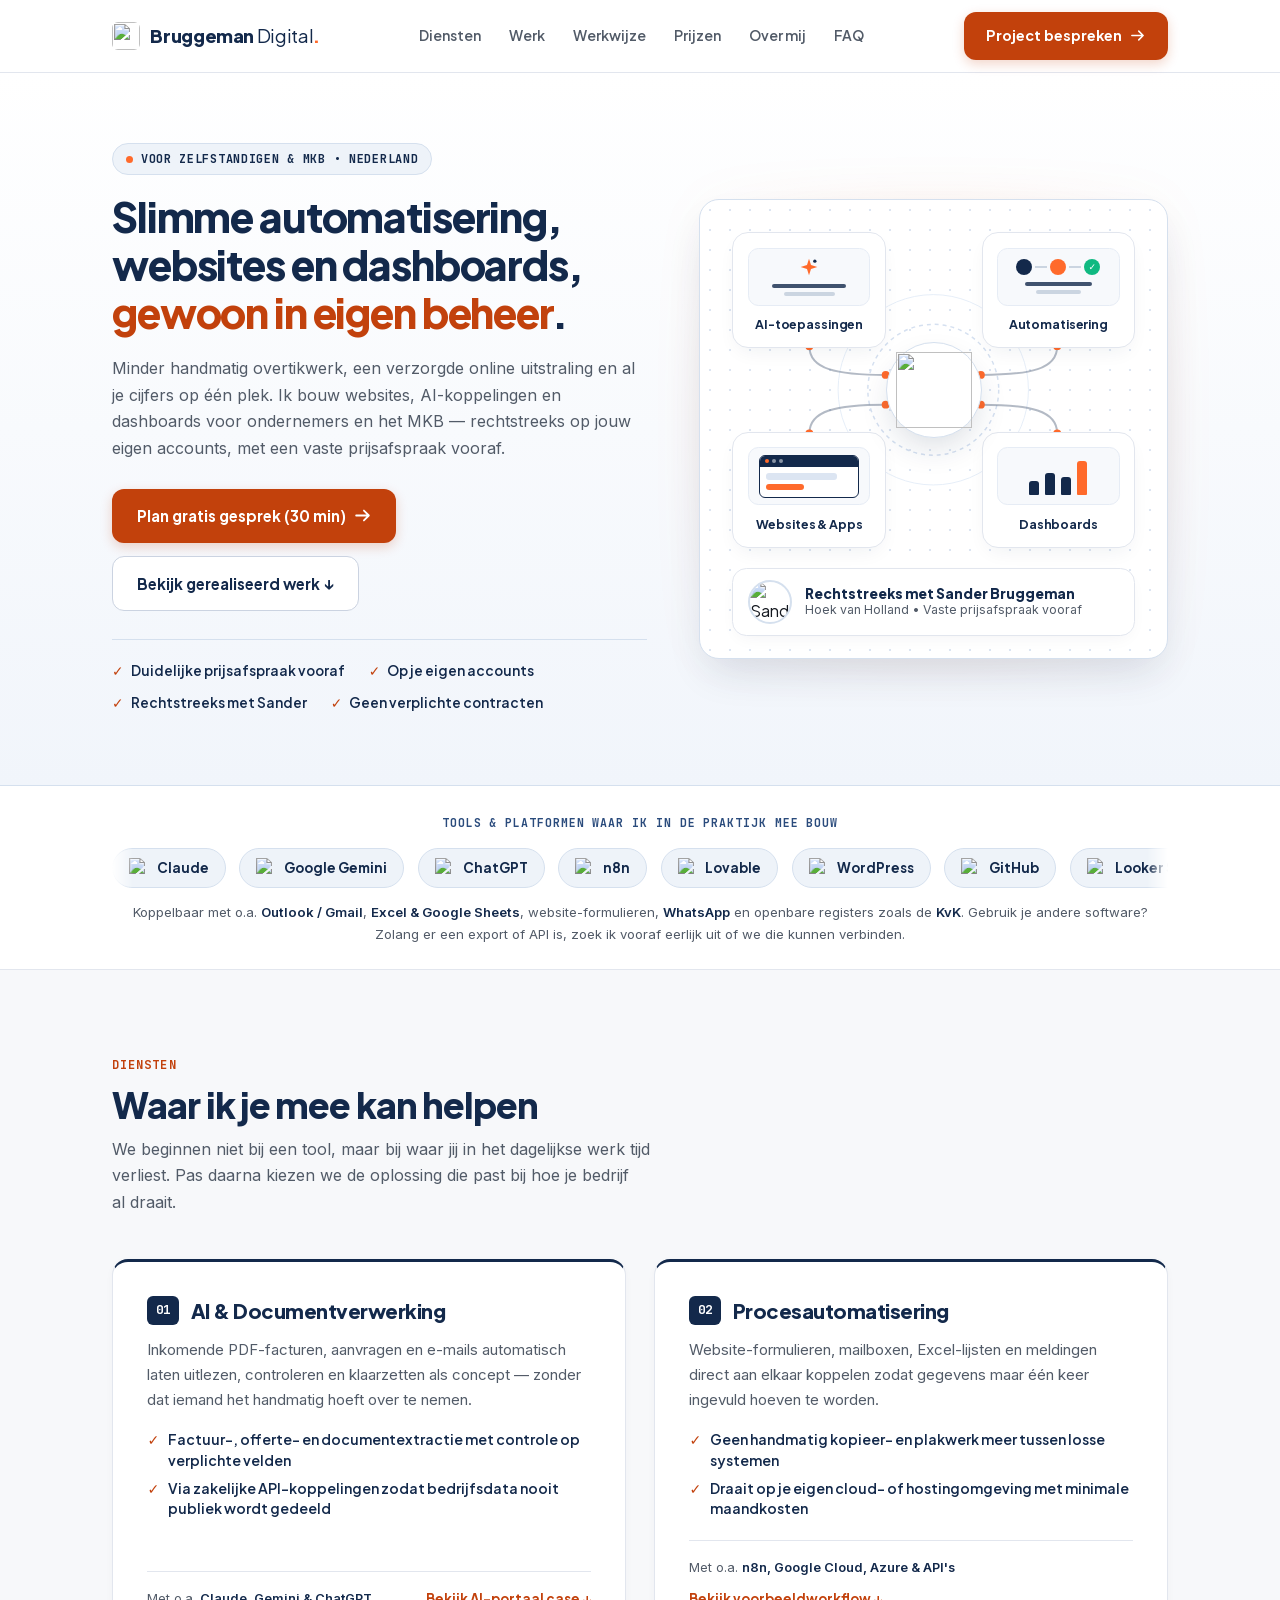
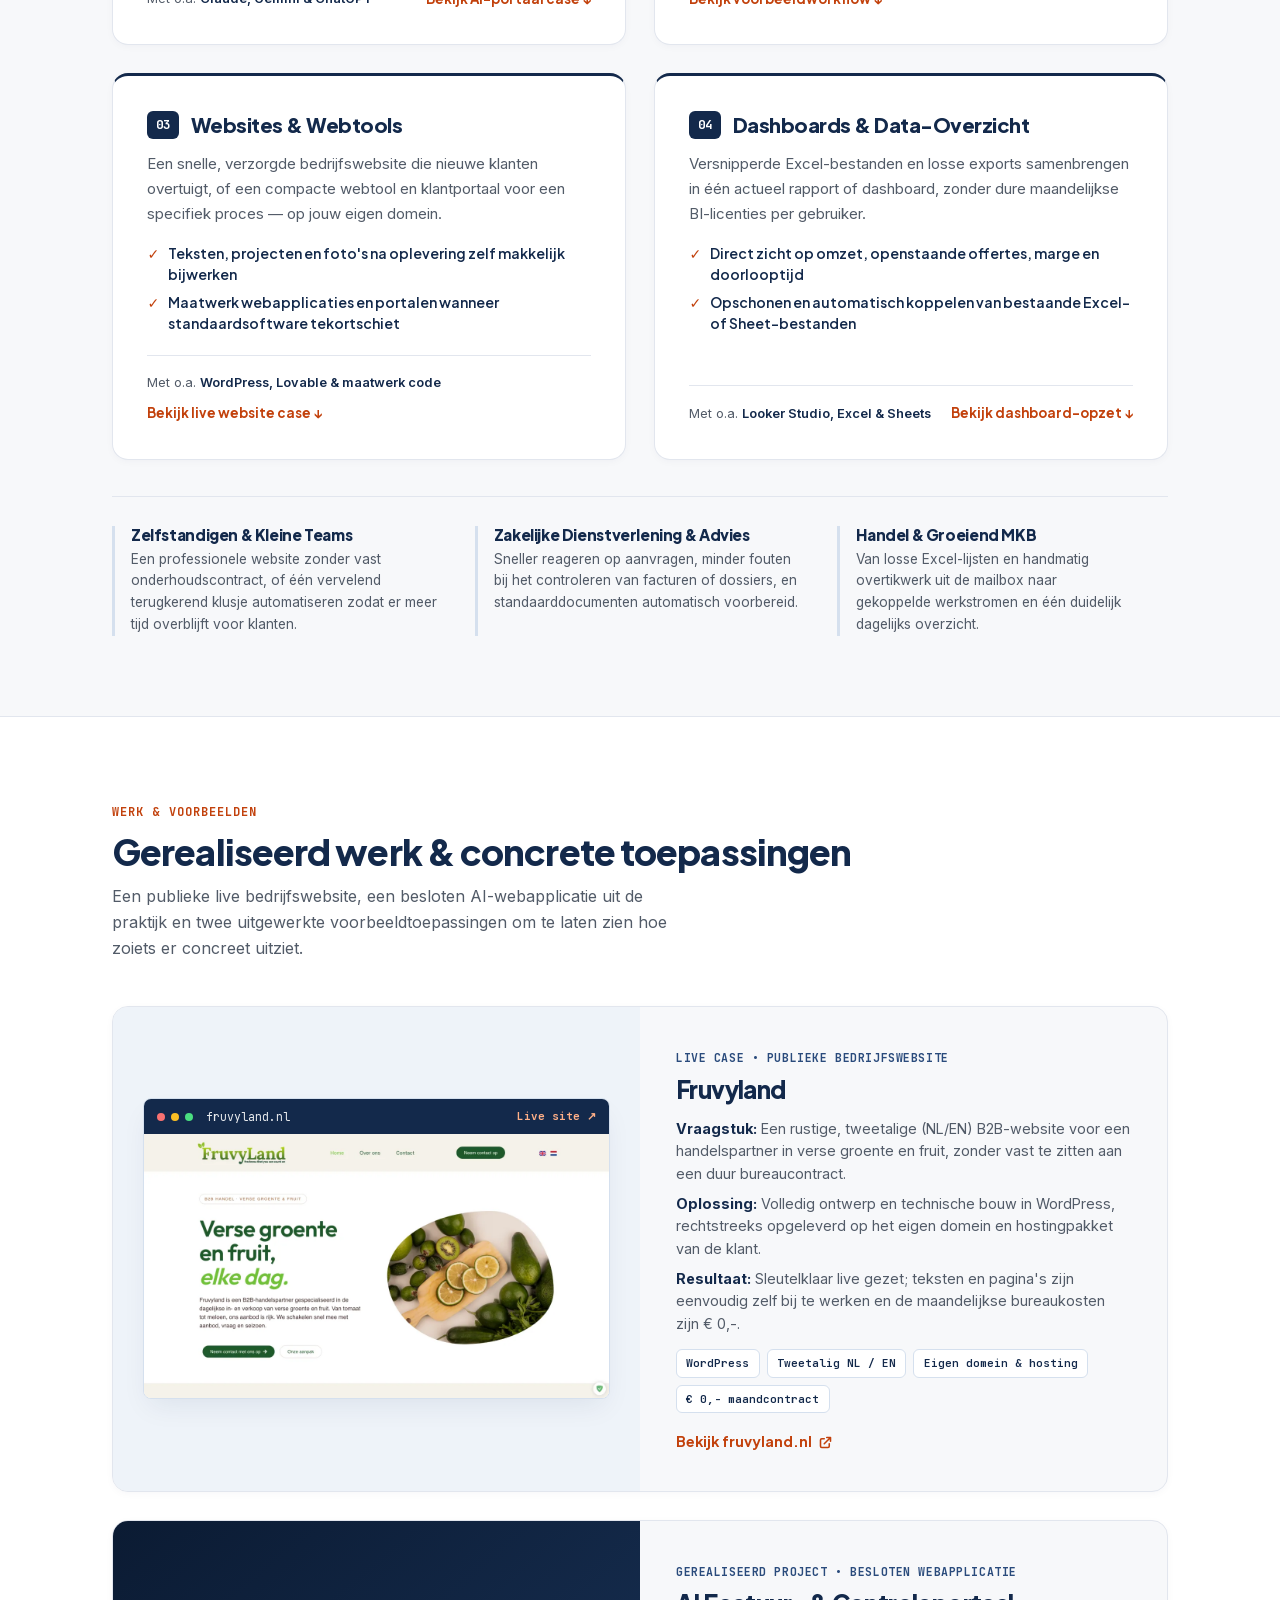
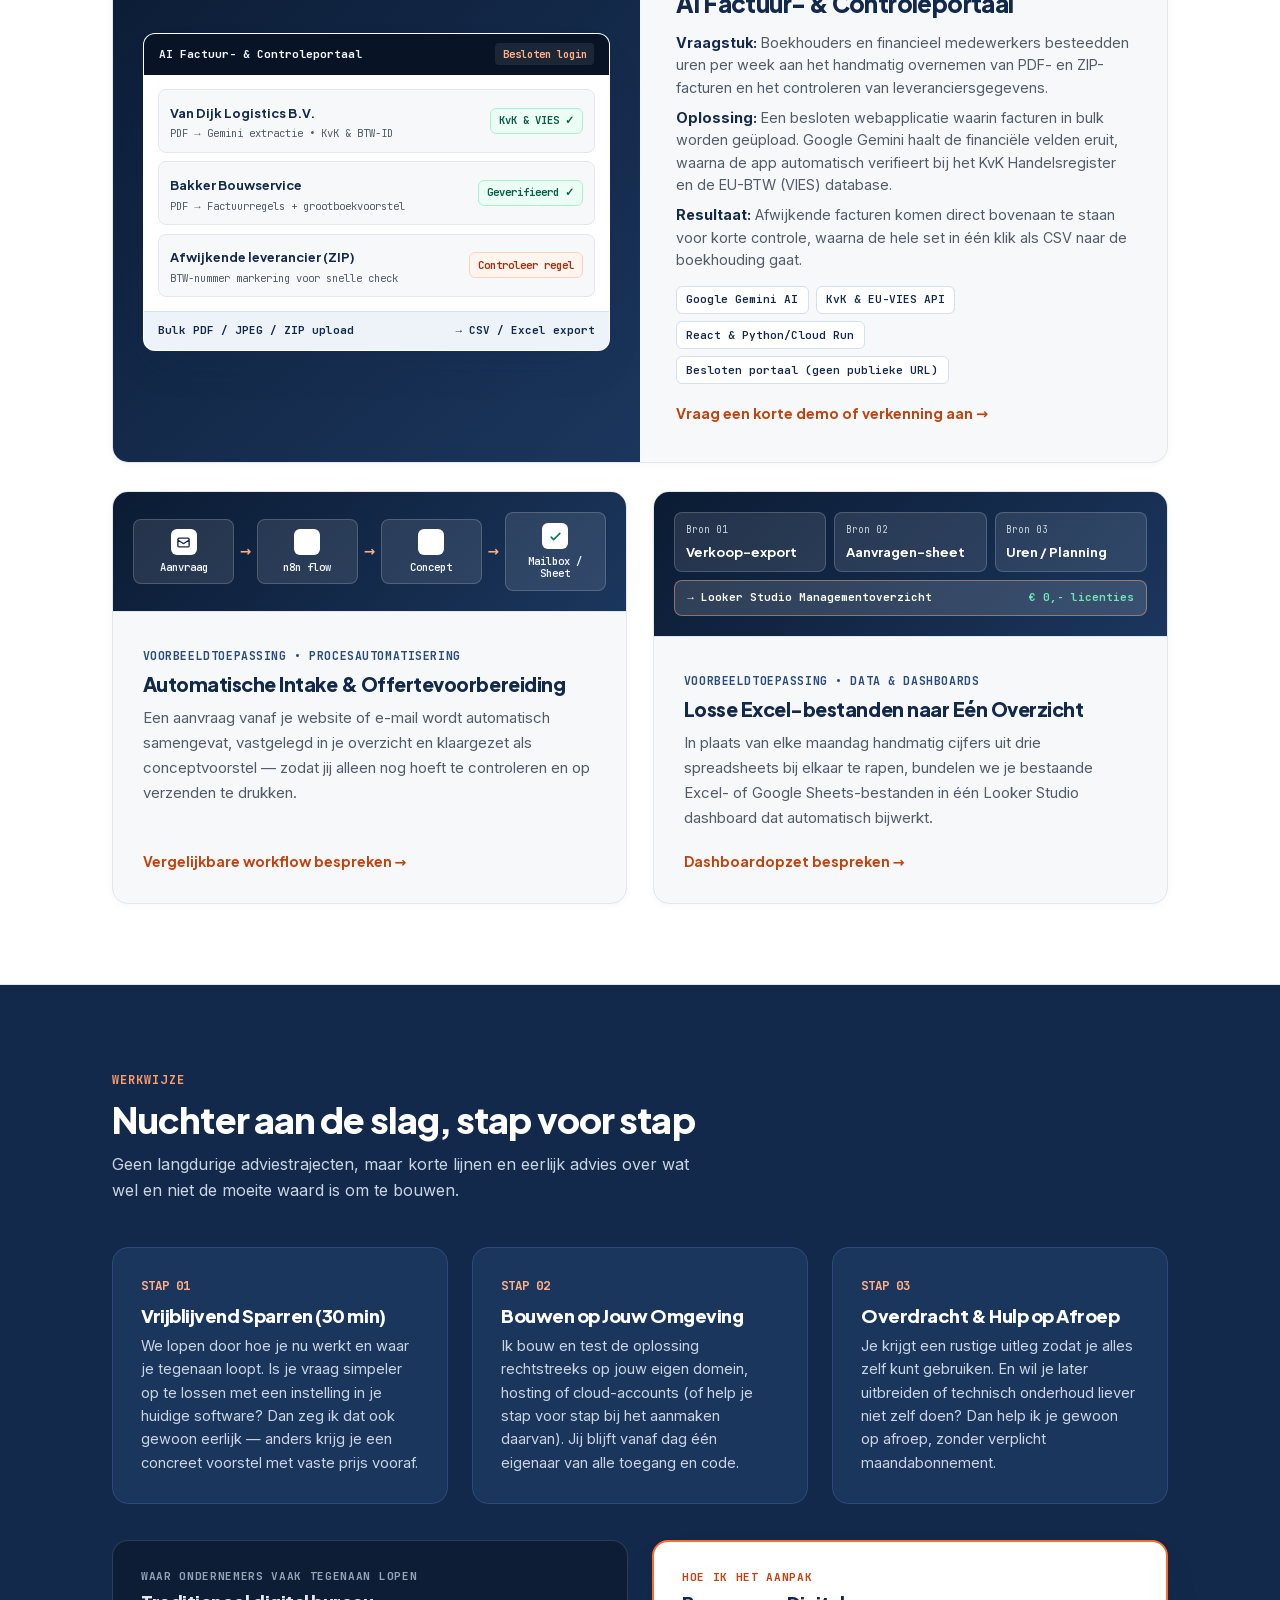
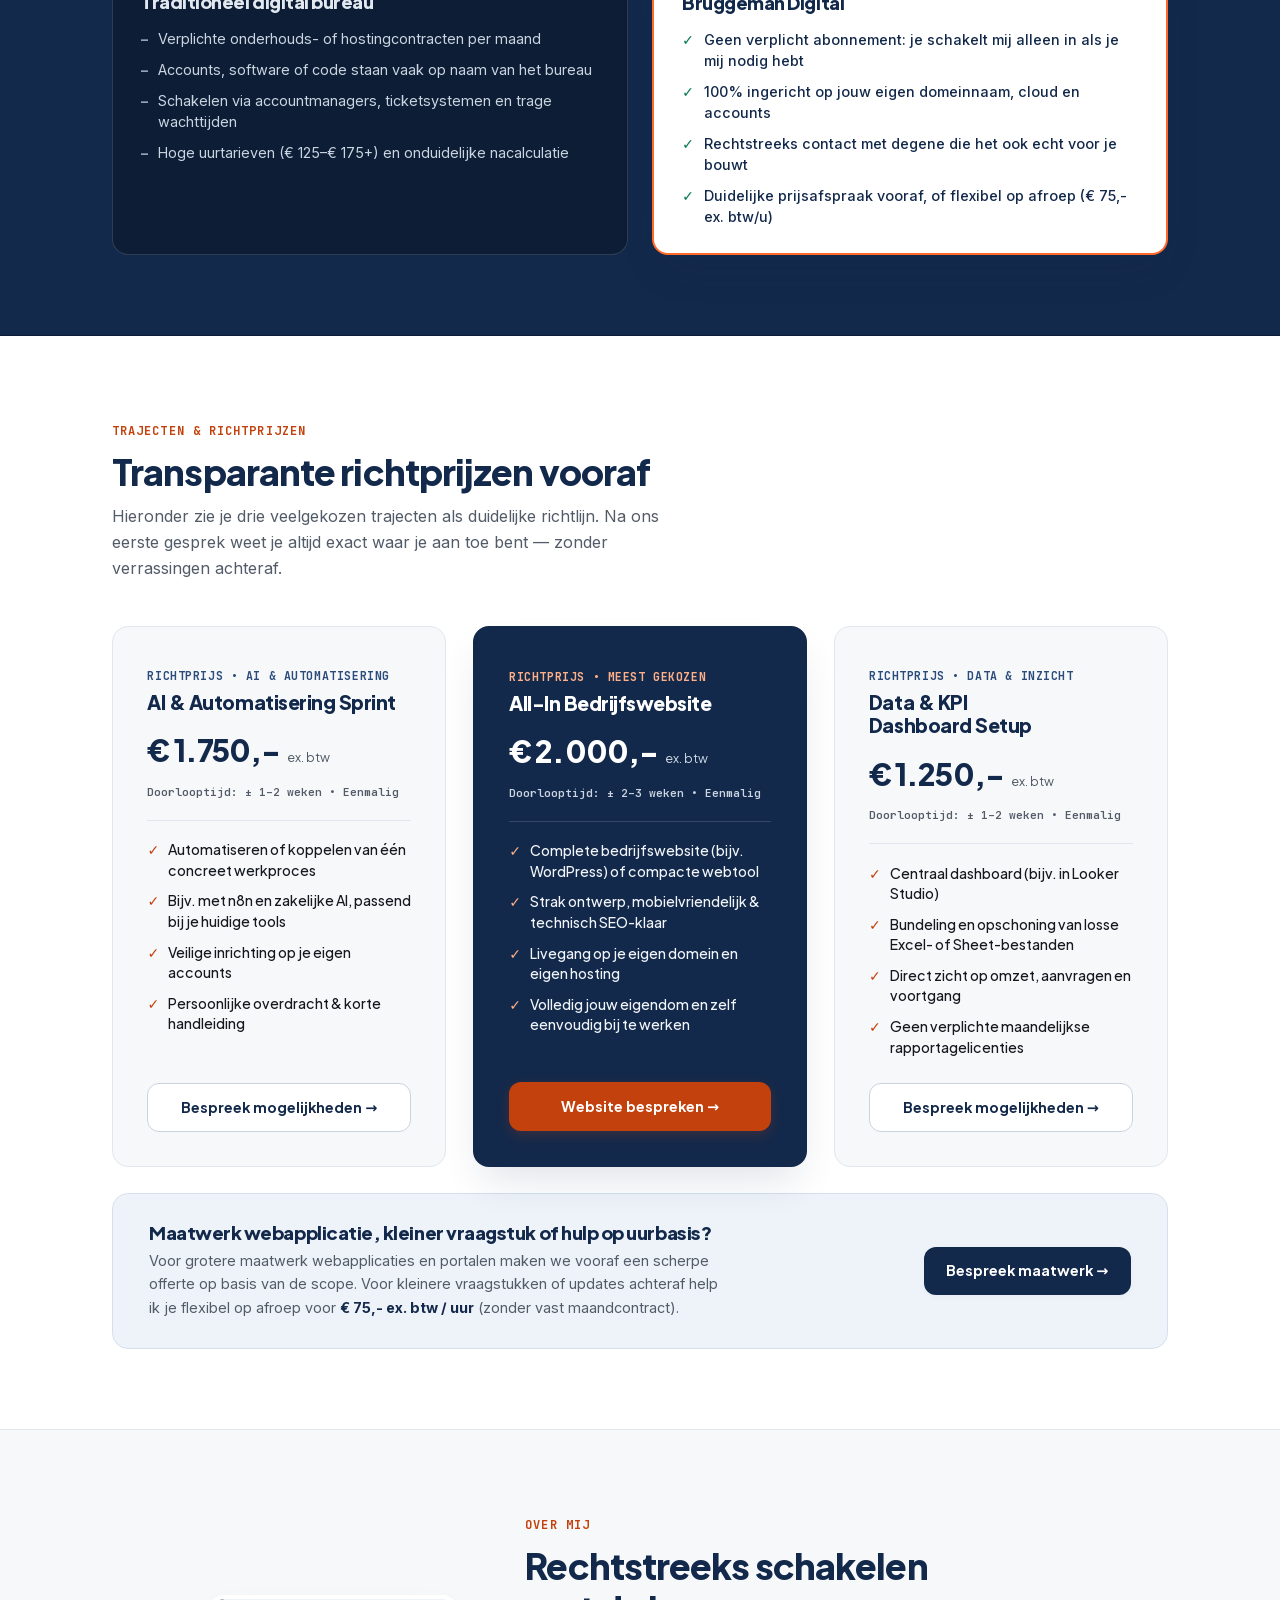
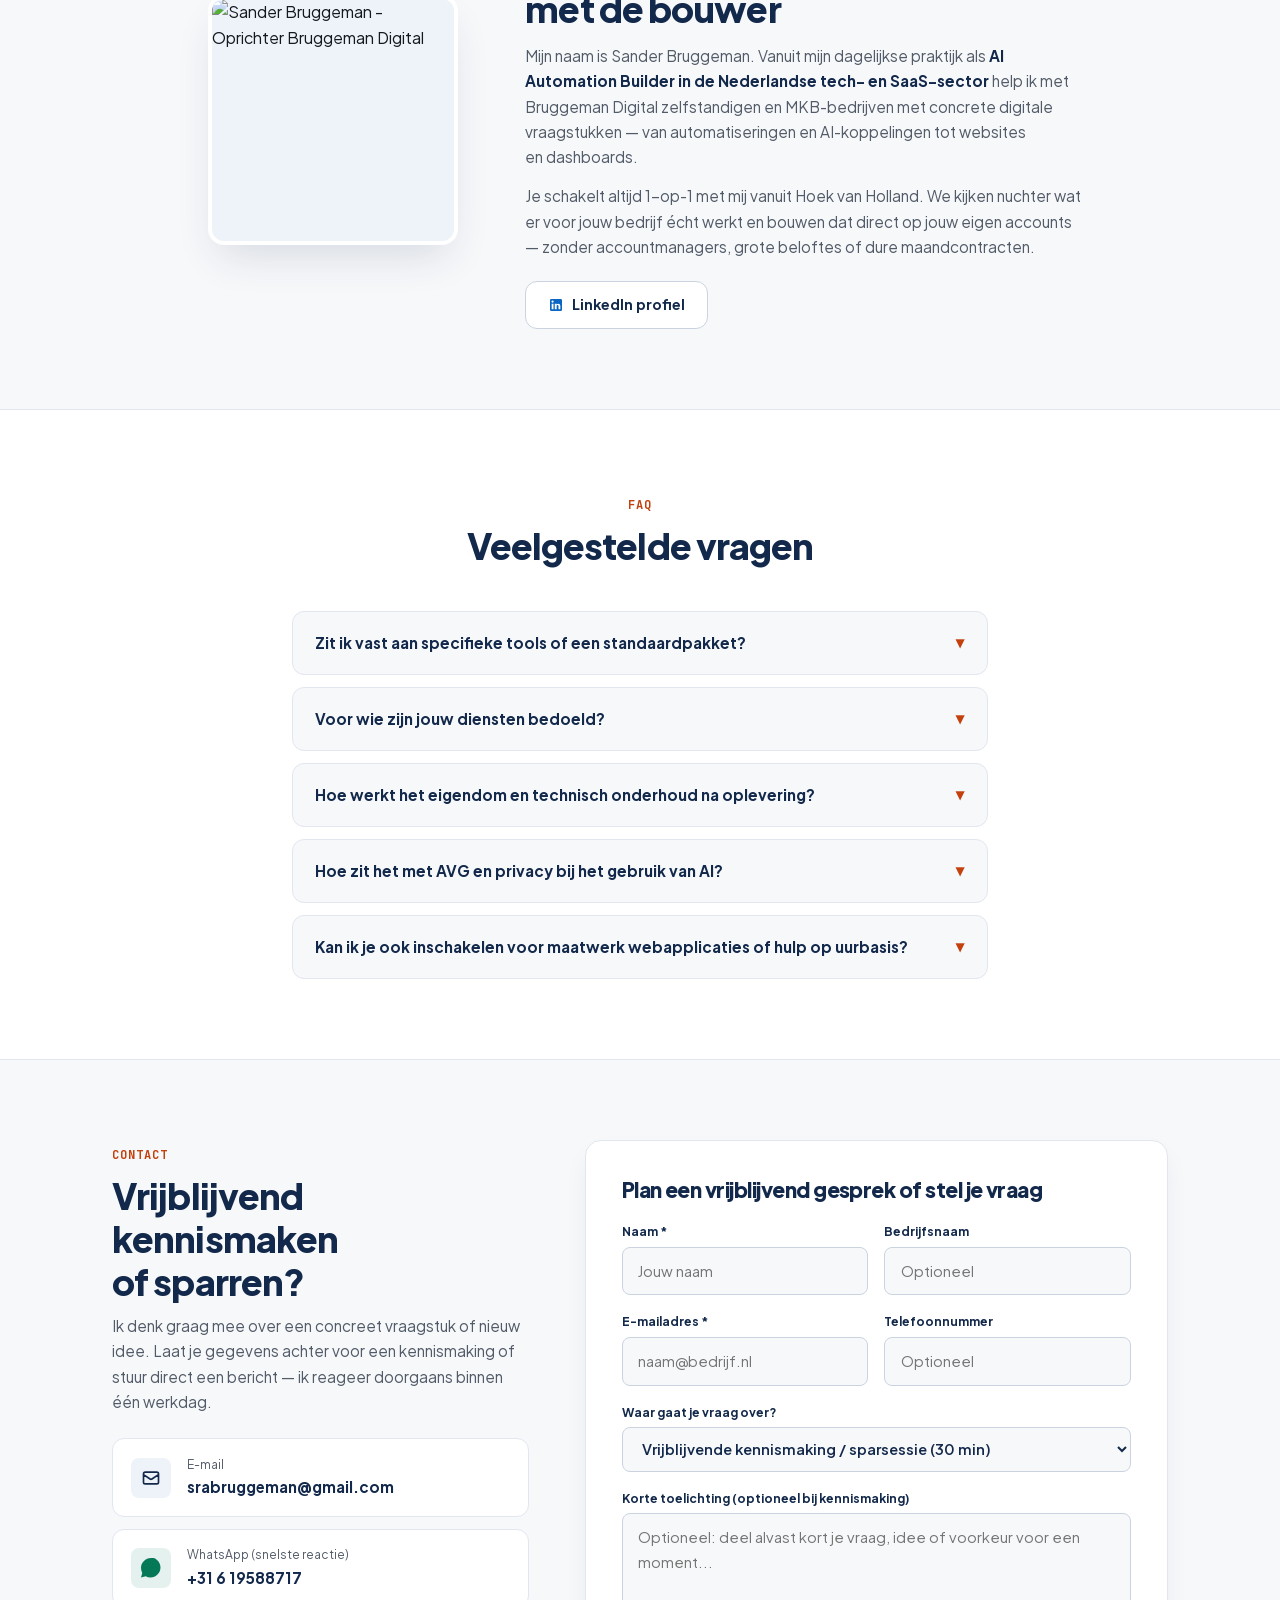
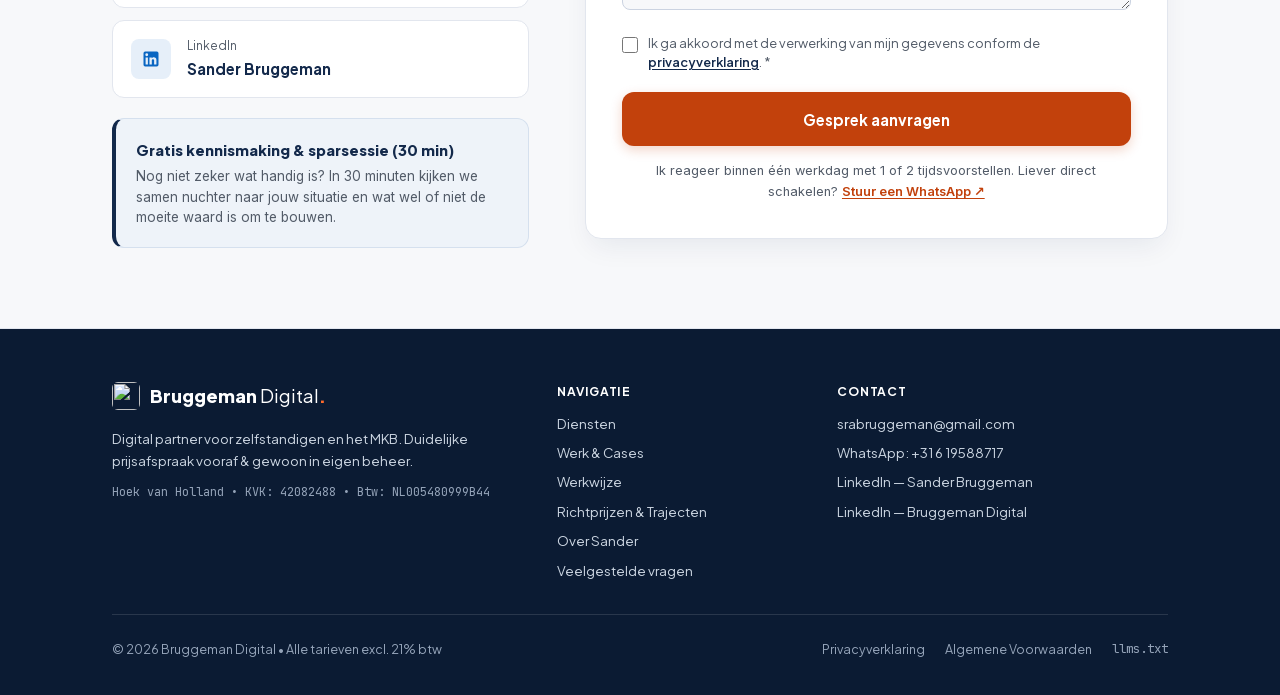
==== commit 1a6ad2f4: "Remove street address and postal code, keep Hoek van Holland locality" ====
--- a/index.html
+++ b/index.html
@@ -95,8 +95,6 @@
         ],
         "address": {
           "@type": "PostalAddress",
-          "streetAddress": "Strandweg 24B",
-          "postalCode": "3151HV",
           "addressLocality": "Hoek van Holland",
           "addressRegion": "Zuid-Holland",
           "addressCountry": "NL"
@@ -1417,7 +1415,7 @@
             Digital partner voor zelfstandigen en het MKB. Duidelijke prijsafspraak vooraf &amp; gewoon in eigen beheer.
           </p>
           <p class="mono" style="margin-top: 0.65rem; font-size: 0.74rem; color: #94A3B8;">
-            Strandweg 24B, 3151HV Hoek van Holland • KVK: 42082488 • Btw: NL005480999B44
+            Hoek van Holland • KVK: 42082488 • Btw: NL005480999B44
           </p>
         </div>
 
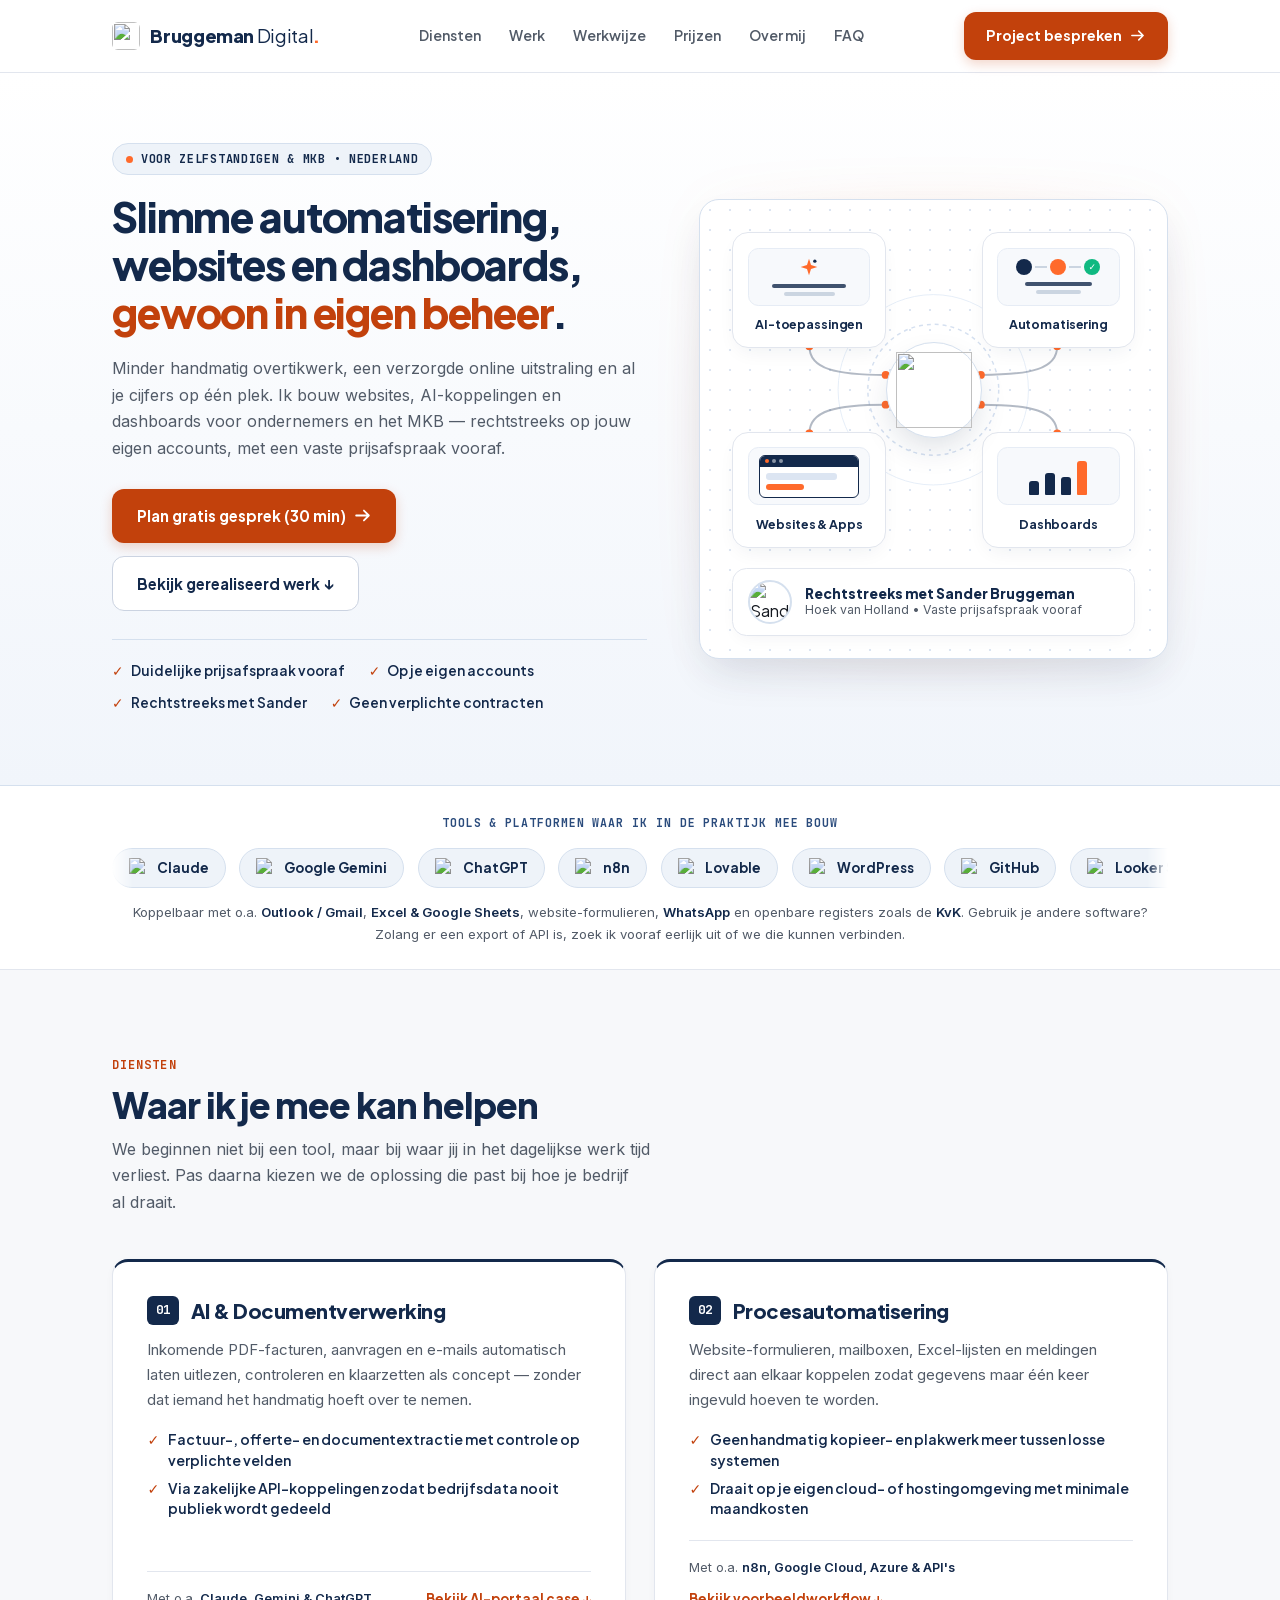
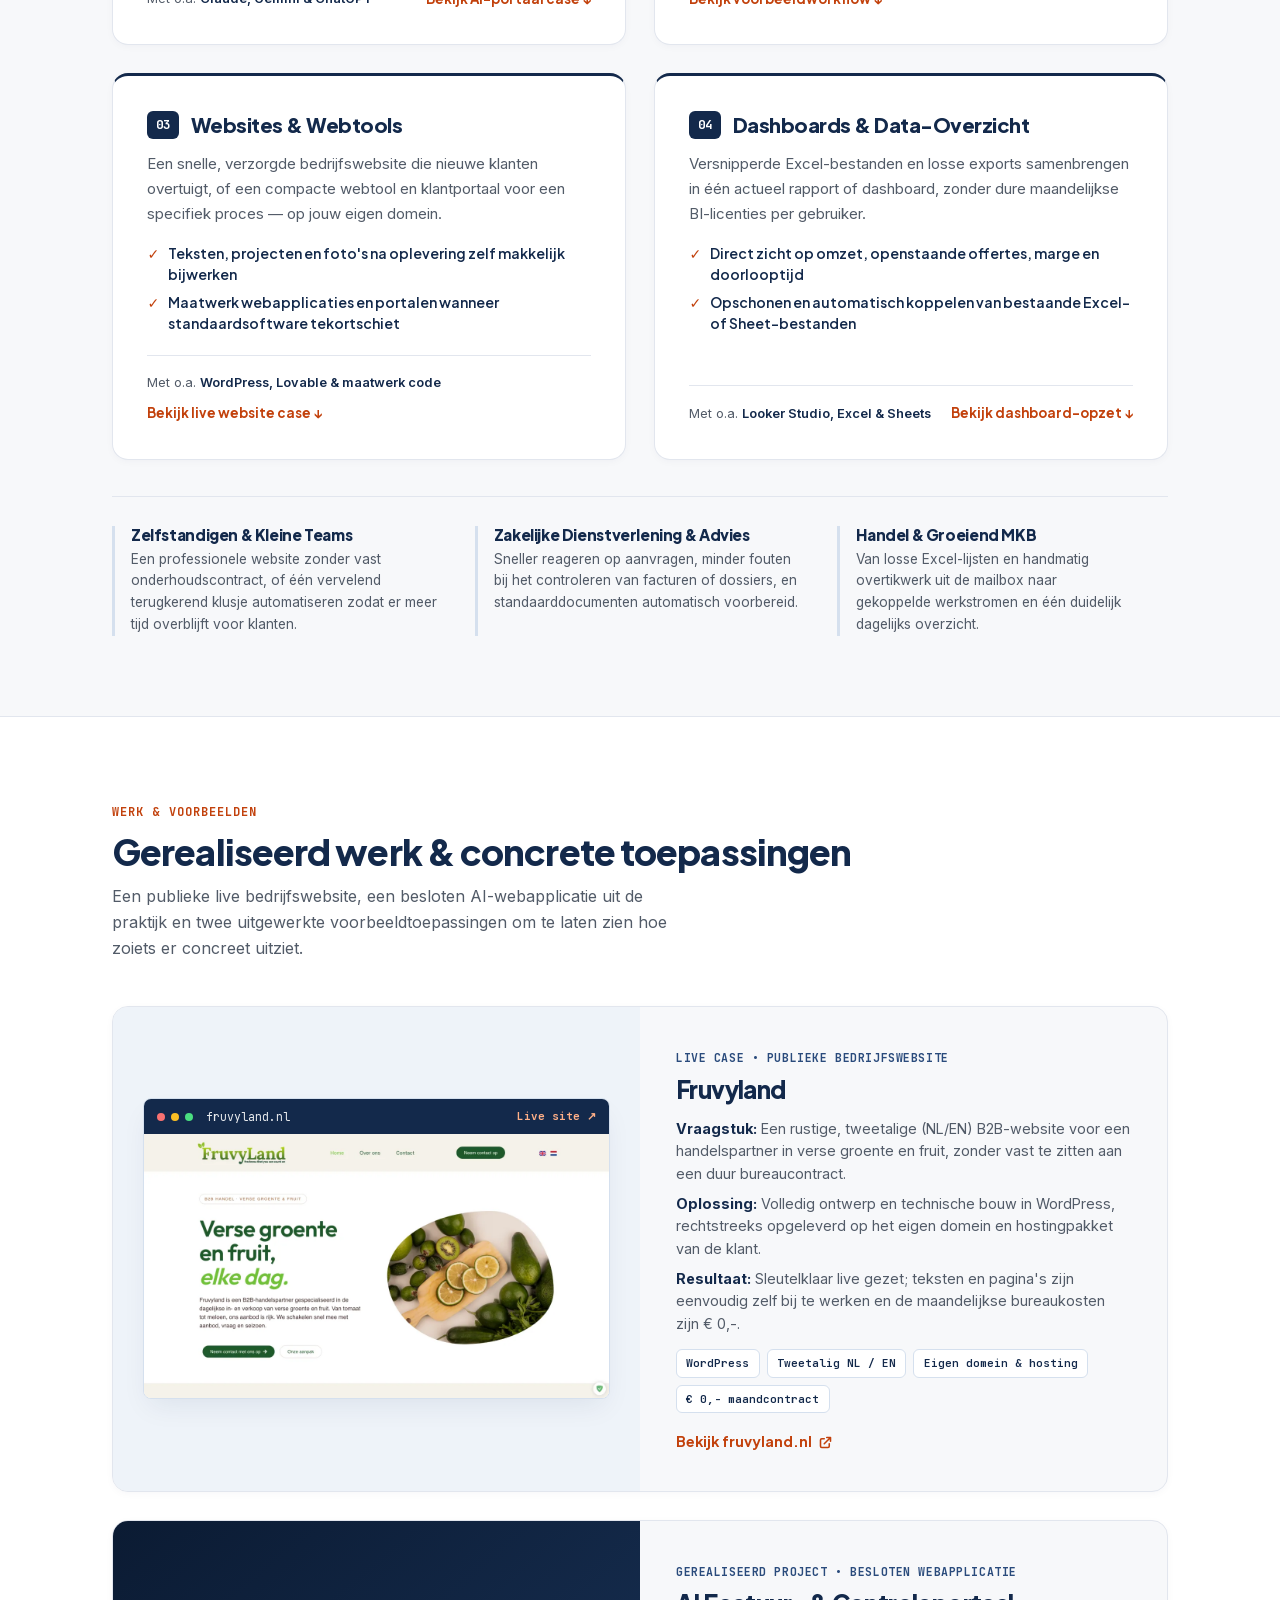
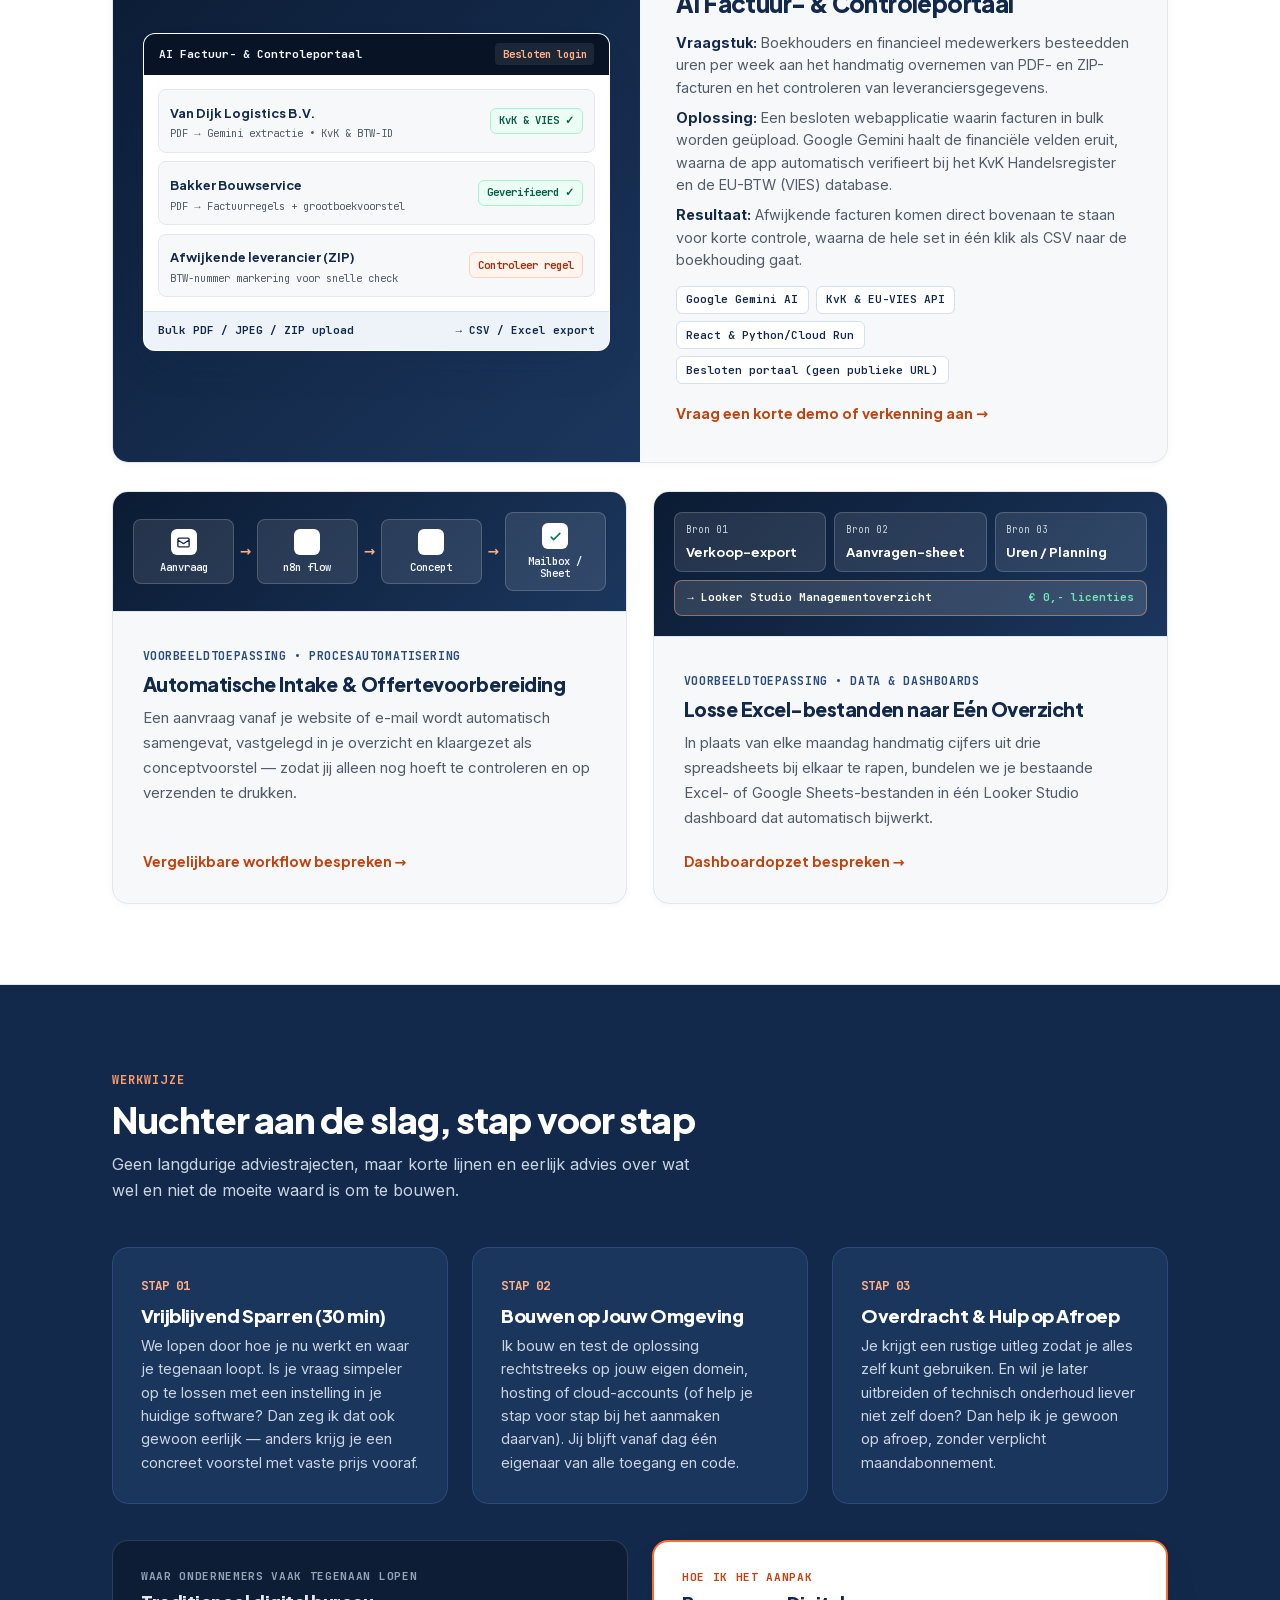
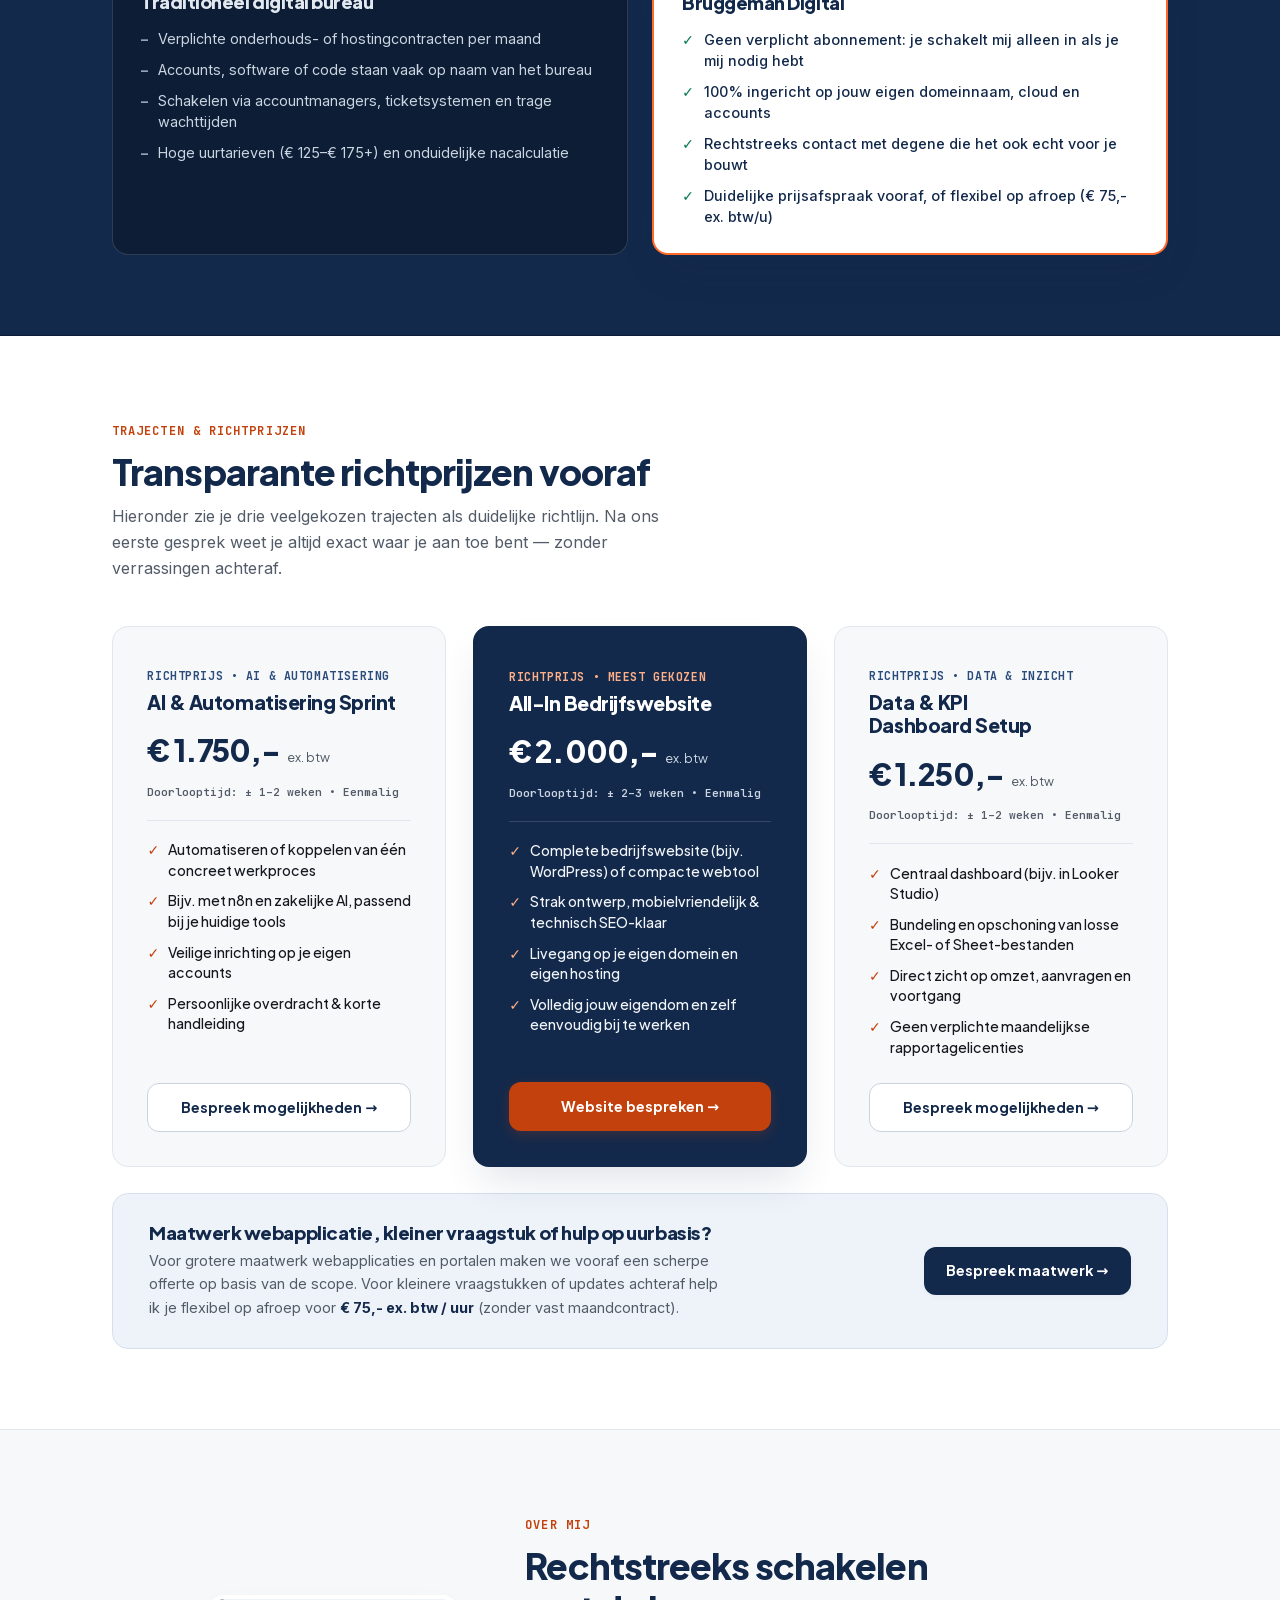
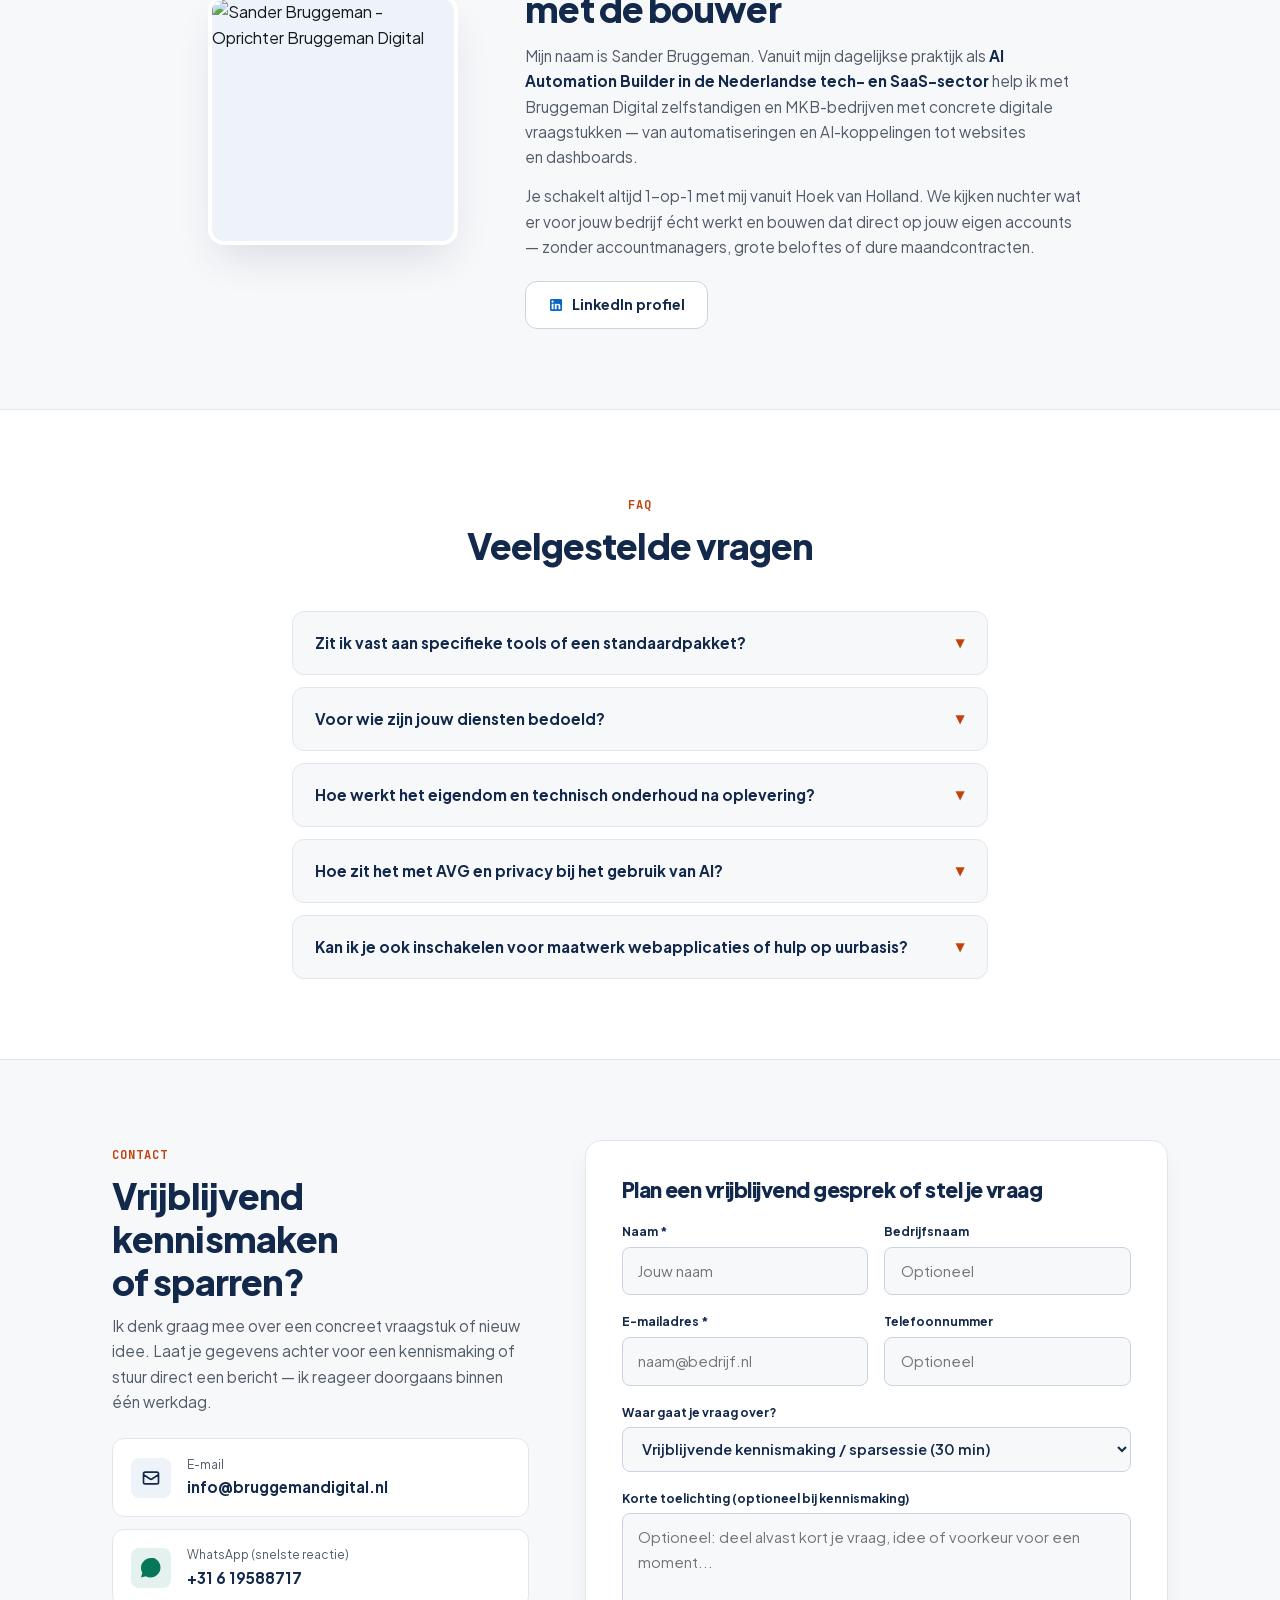
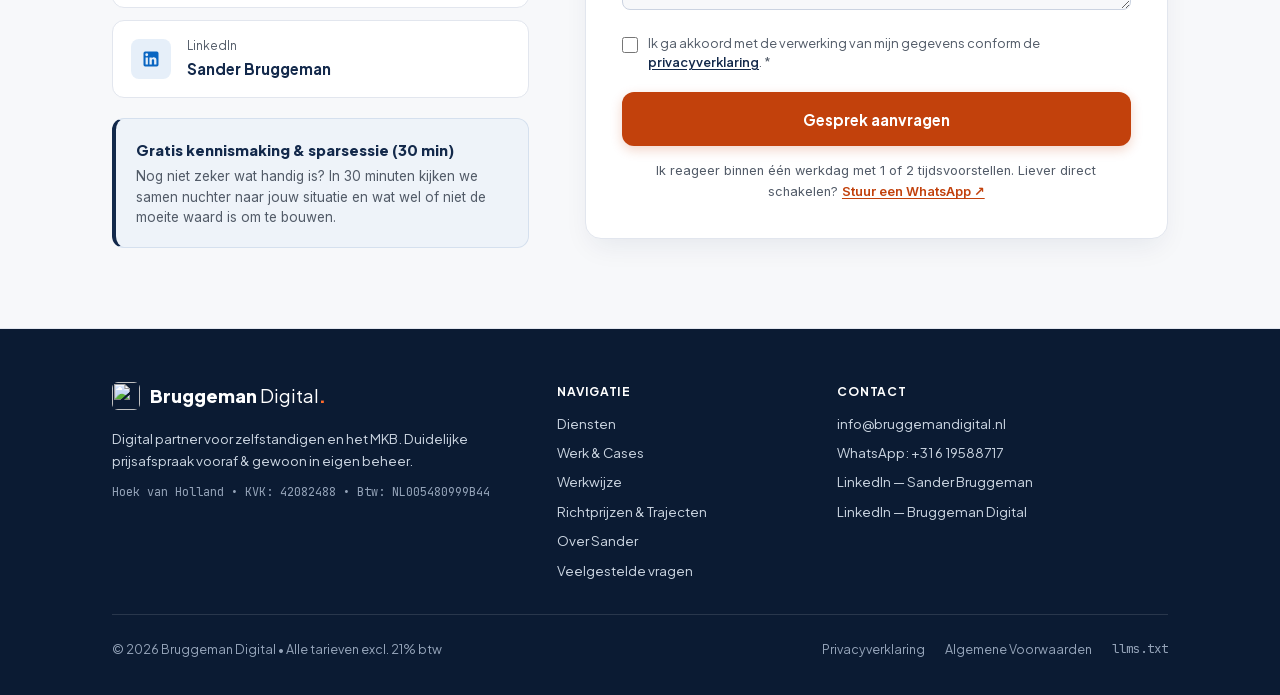
==== commit a1fff63c: "Use info@bruggemandigital.nl and update logo exports" ====
--- a/index.html
+++ b/index.html
@@ -71,7 +71,7 @@
         "priceRange": "€1250 - €2000",
         "currenciesAccepted": "EUR",
         "paymentAccepted": "Factuur, Bankoverschrijving",
-        "email": "srabruggeman@gmail.com",
+        "email": "info@bruggemandigital.nl",
         "telephone": "+31619588717",
         "vatID": "NL005480999B44",
         "iso6523Code": "0106:42082488",
@@ -1290,13 +1290,13 @@
             </p>
 
             <div class="contact-channels">
-              <a href="mailto:srabruggeman@gmail.com" class="channel-card">
+              <a href="mailto:info@bruggemandigital.nl" class="channel-card">
                 <div class="channel-icon" style="background-color: var(--navy-tint); color: var(--navy);">
                   <svg width="20" height="20" fill="none" stroke="currentColor" viewBox="0 0 24 24" aria-hidden="true"><path stroke-linecap="round" stroke-linejoin="round" stroke-width="2" d="M3 8l7.89 5.26a2 2 0 002.22 0L21 8M5 19h14a2 2 0 002-2V7a2 2 0 00-2-2H5a2 2 0 00-2 2v10a2 2 0 002 2z"/></svg>
                 </div>
                 <div>
                   <span style="display: block; font-size: 0.75rem; color: var(--muted);">E-mail</span>
-                  <strong style="font-size: 0.95rem; color: var(--navy);">srabruggeman@gmail.com</strong>
+                  <strong style="font-size: 0.95rem; color: var(--navy);">info@bruggemandigital.nl</strong>
                 </div>
               </a>
 
@@ -1434,7 +1434,7 @@
         <div>
           <p class="footer-title">Contact</p>
           <ul class="footer-list">
-            <li><a href="mailto:srabruggeman@gmail.com">srabruggeman@gmail.com</a></li>
+            <li><a href="mailto:info@bruggemandigital.nl">info@bruggemandigital.nl</a></li>
             <li><a href="https://wa.me/31619588717" target="_blank" rel="noopener noreferrer">WhatsApp: +31 6 19588717</a></li>
             <li><a href="https://www.linkedin.com/in/sander-bruggeman-415596197/" target="_blank" rel="noopener noreferrer">LinkedIn — Sander Bruggeman</a></li>
             <li><a href="https://www.linkedin.com/company/146948241/" target="_blank" rel="noopener noreferrer">LinkedIn — Bruggeman Digital</a></li>
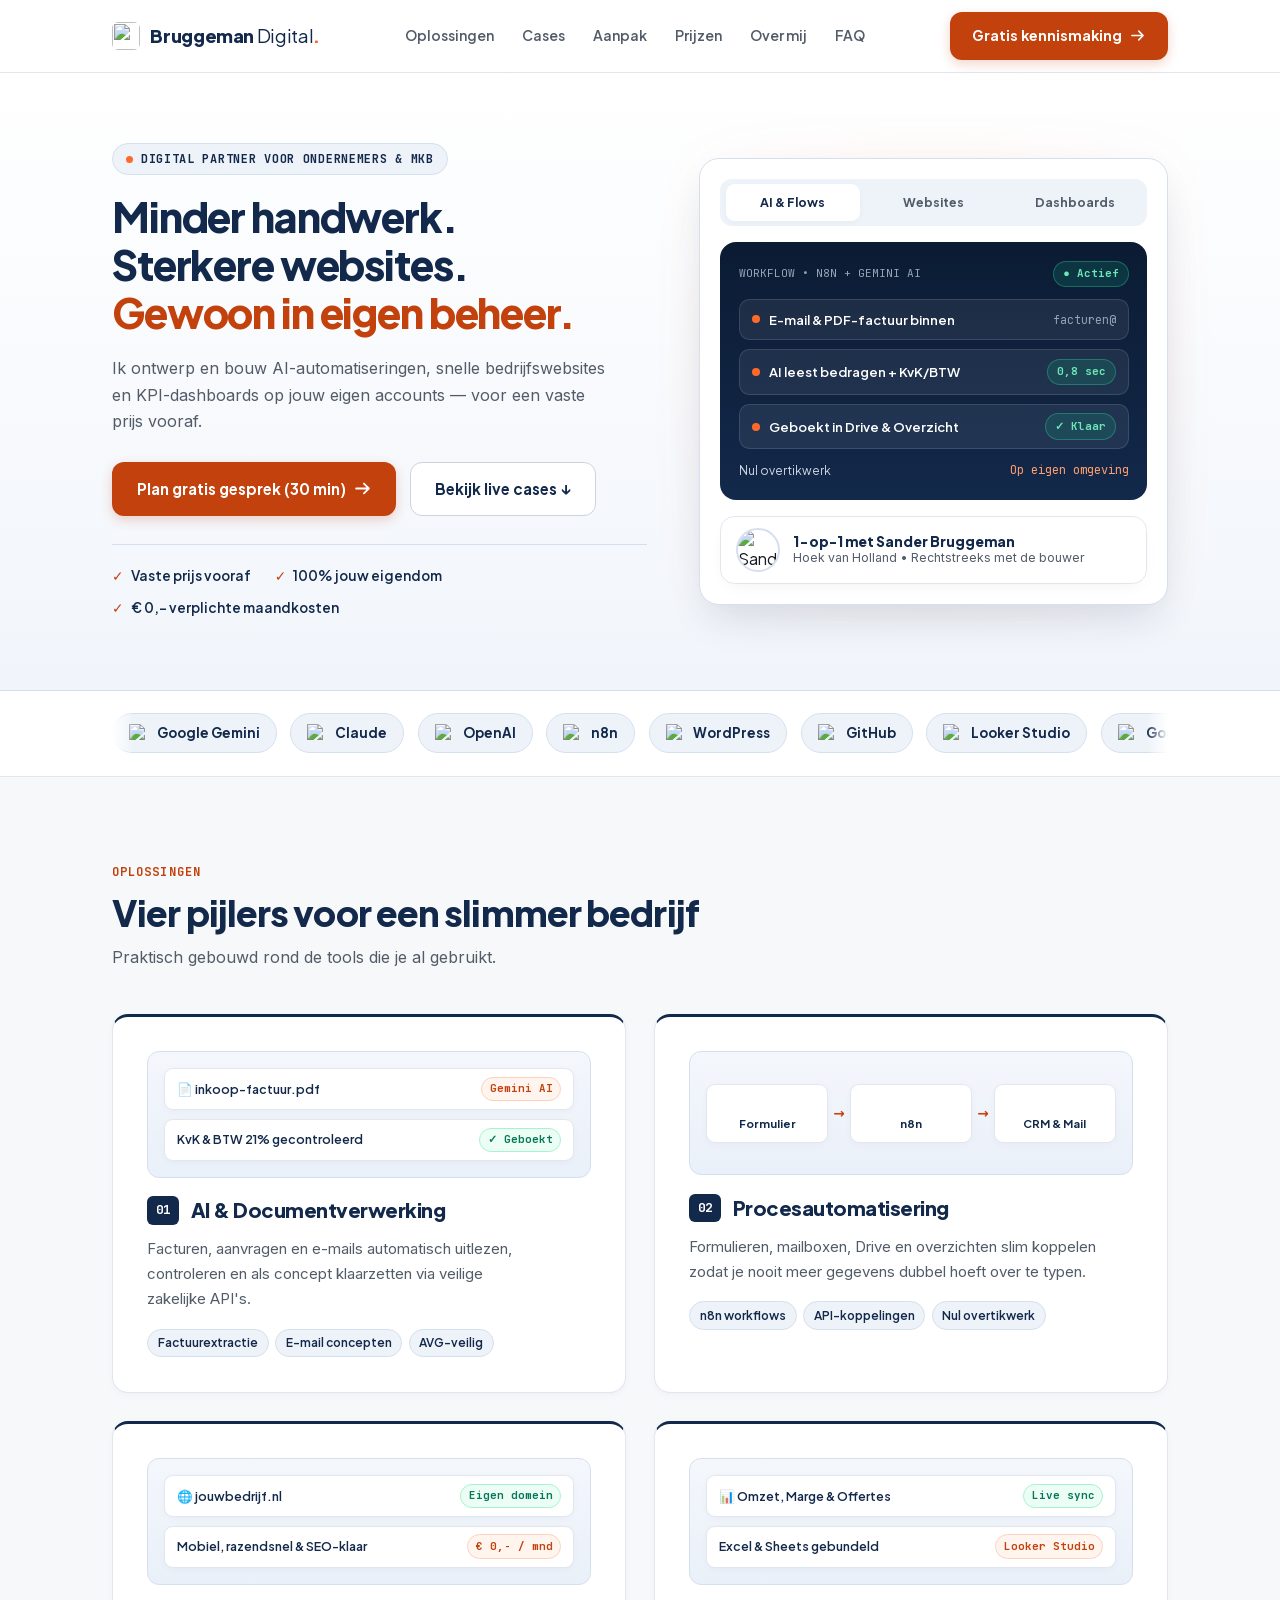
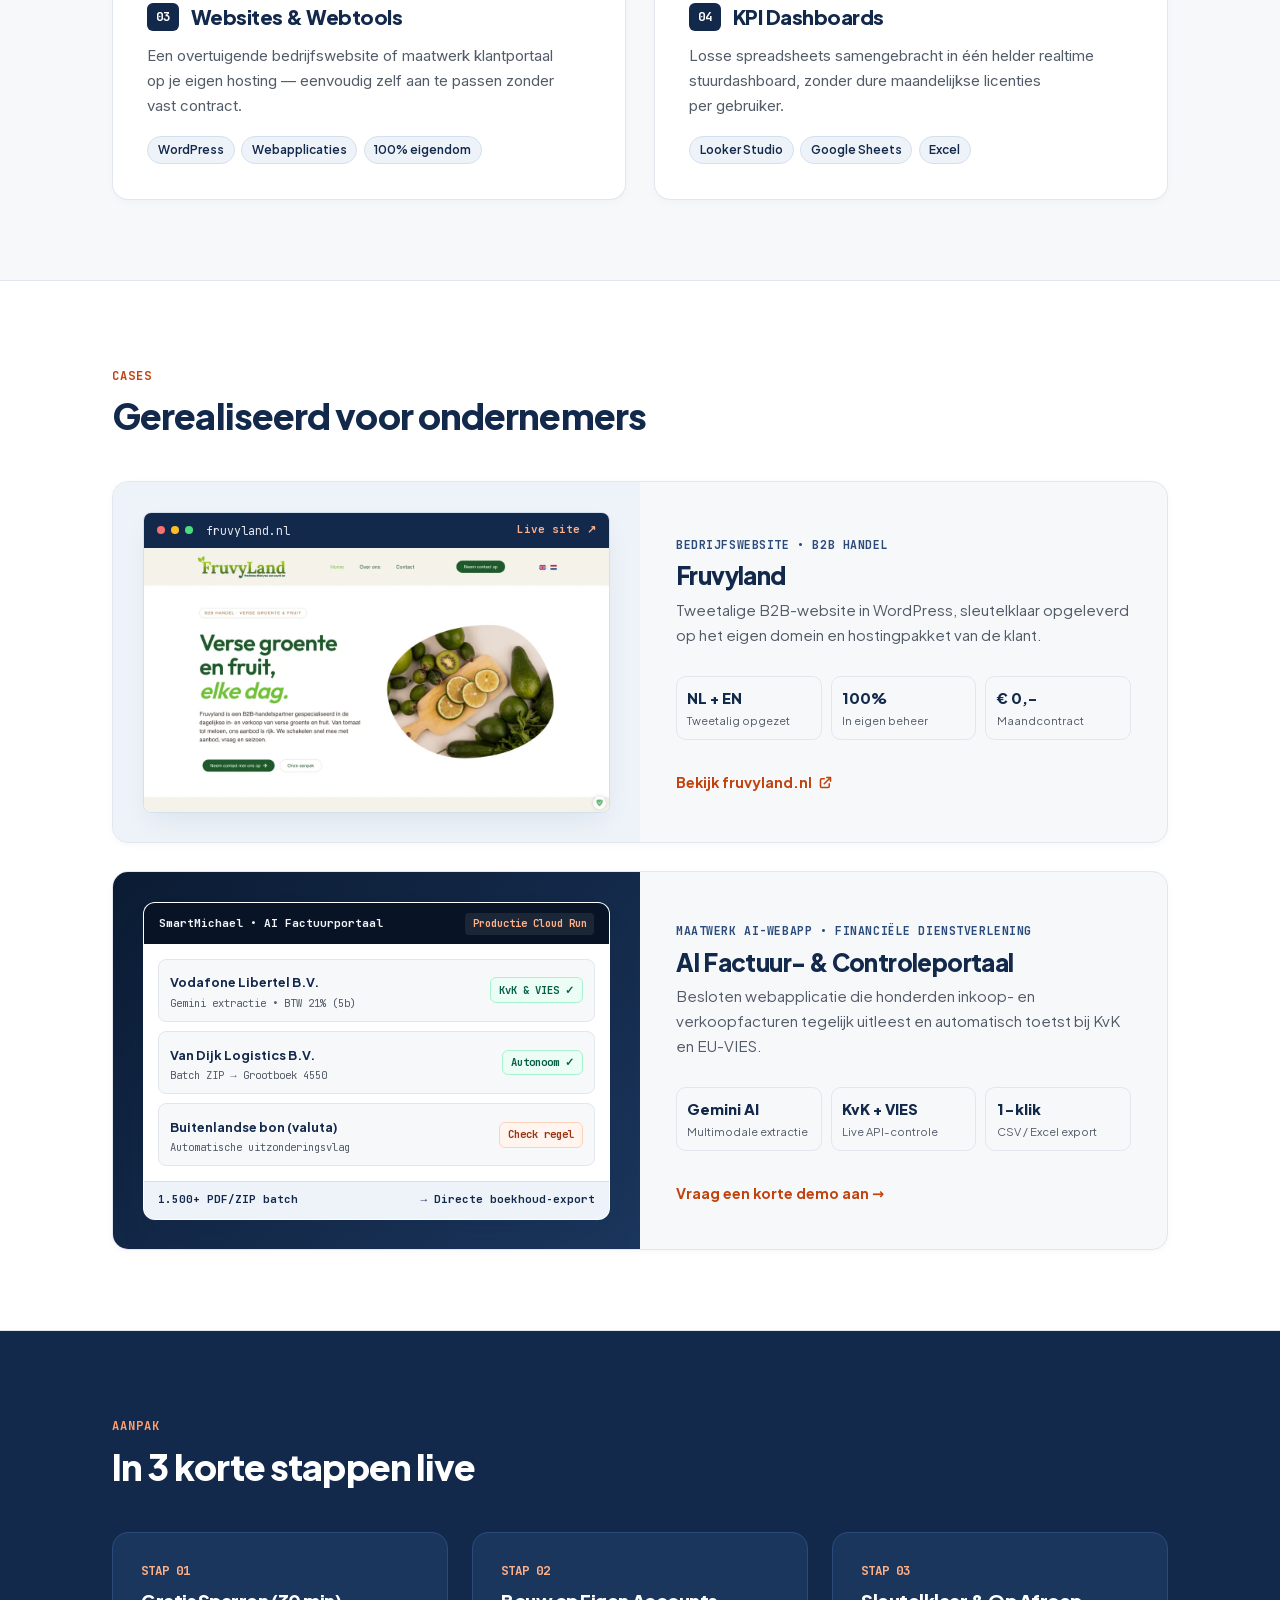
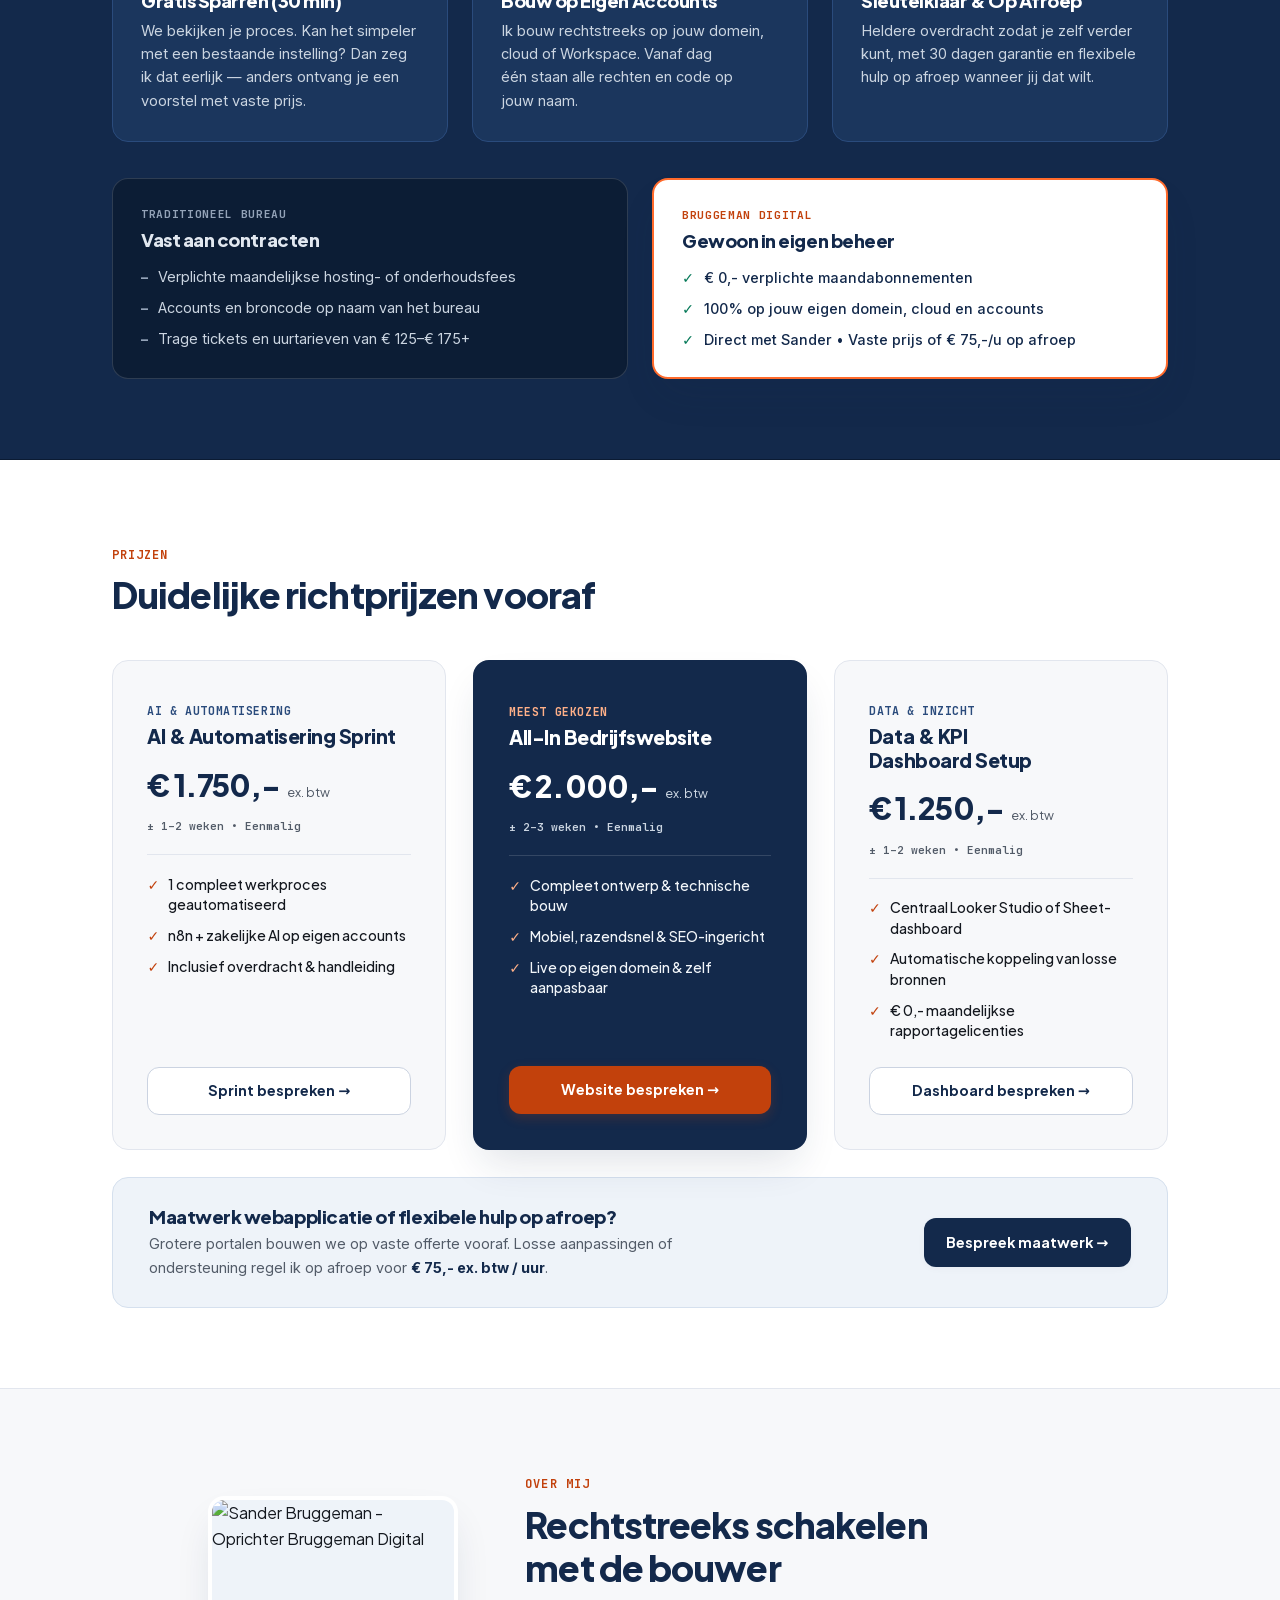
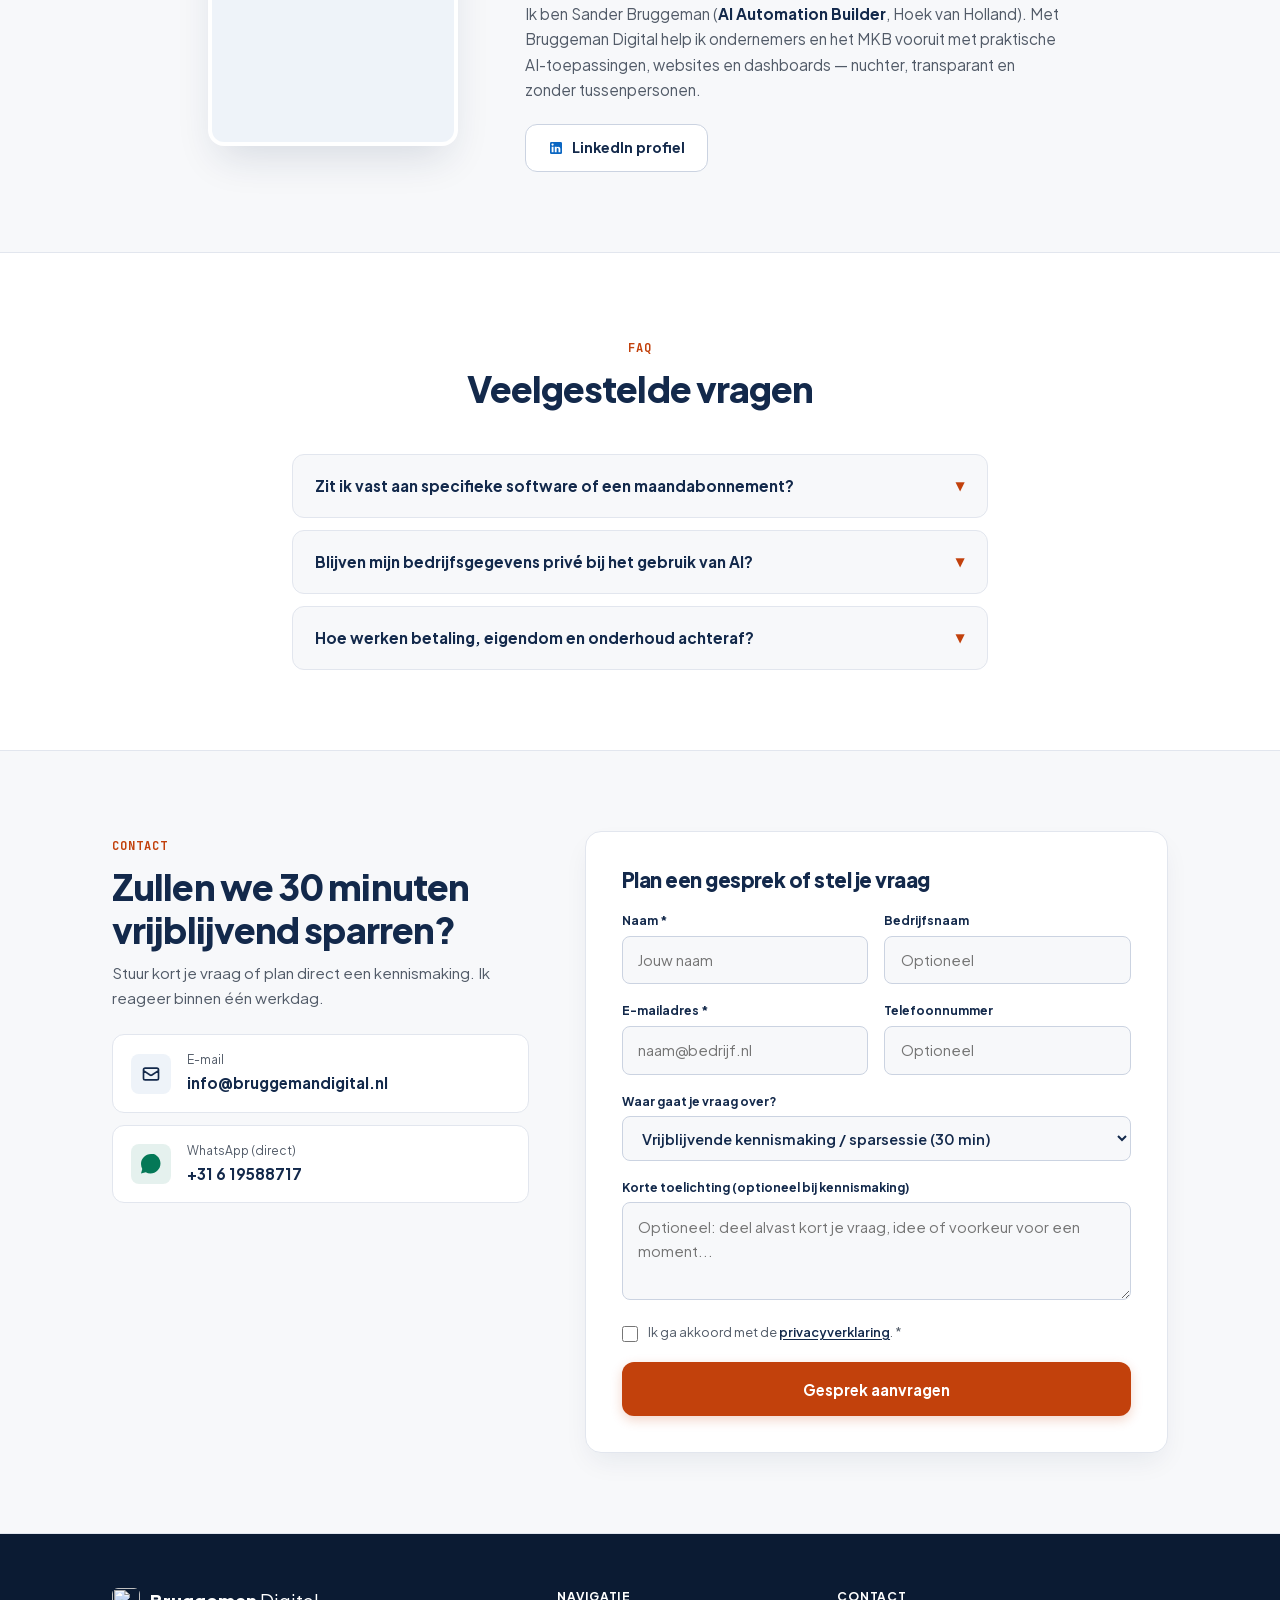
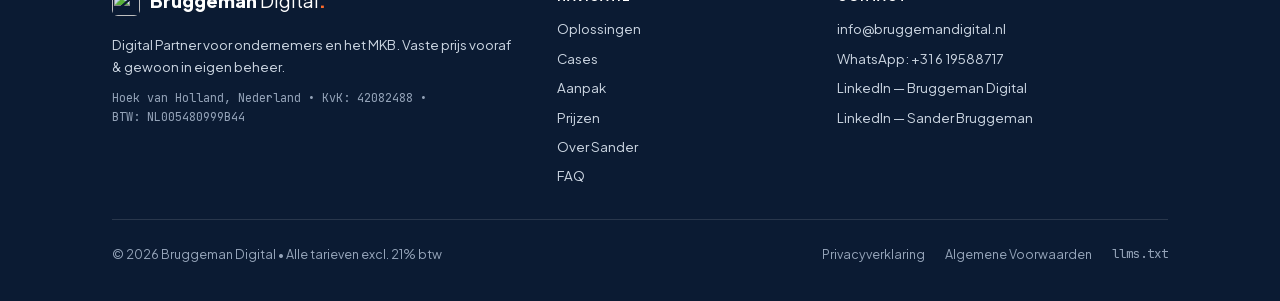
==== commit 03c34c1a: "feat(redesign): visual-first MKB partner layout with interactive hero stage and bento cards" ====
--- a/index.html
+++ b/index.html
@@ -5,8 +5,8 @@
   <meta name="viewport" content="width=device-width, initial-scale=1.0" />
 
   <!-- Primary SEO & GEO Meta Tags -->
-  <title>Bruggeman Digital | AI, Automatisering, Websites & Dashboards voor Ondernemers & MKB</title>
-  <meta name="description" content="Praktische digitale oplossingen voor zelfstandigen en het MKB. Minder overtikwerk met AI en procesautomatisering (o.a. n8n), complete websites, webapps en dashboards. Duidelijke prijsafspraak vooraf & in eigen beheer." />
+  <title>Bruggeman Digital | Digital Partner voor het MKB — AI, Websites &amp; Dashboards</title>
+  <meta name="description" content="Digital Partner voor ondernemers en het MKB. Minder handwerk met AI-automatisering, snelle bedrijfswebsites en heldere KPI-dashboards — vaste prijs vooraf &amp; 100% in eigen beheer." />
   <meta name="author" content="Sander Bruggeman - Bruggeman Digital" />
   <meta name="keywords" content="AI automatisering MKB, procesautomatisering zelfstandigen en MKB, n8n ervaring Nederland, WordPress website laten maken, Looker Studio dashboard, webapplicatie op maat, Digital Partner MKB Rotterdam, Amsterdam, Utrecht, Randstad, Bruggeman Digital" />
   <link rel="canonical" href="https://www.bruggemandigital.nl/" />
@@ -27,8 +27,8 @@
   <!-- Open Graph / Social Sharing -->
   <meta property="og:type" content="website" />
   <meta property="og:url" content="https://www.bruggemandigital.nl/" />
-  <meta property="og:title" content="Bruggeman Digital | AI, Automatisering, Websites & Dashboards" />
-  <meta property="og:description" content="Minder handmatig overtikwerk, verzorgde websites en heldere dashboards voor zelfstandigen en het MKB. Op jouw eigen accounts, zonder verplichte maandcontracten." />
+  <meta property="og:title" content="Bruggeman Digital | Digital Partner voor Ondernemers &amp; MKB" />
+  <meta property="og:description" content="AI-automatisering, bedrijfswebsites en dashboards voor het MKB. Op je eigen accounts, zonder verplichte maandabonnementen." />
   <meta property="og:image" content="https://www.bruggemandigital.nl/assets/og-image.png" />
   <meta property="og:image:width" content="1200" />
   <meta property="og:image:height" content="630" />
@@ -38,8 +38,8 @@
   <!-- Twitter Card -->
   <meta name="twitter:card" content="summary_large_image" />
   <meta name="twitter:url" content="https://www.bruggemandigital.nl/" />
-  <meta name="twitter:title" content="Bruggeman Digital | Digital Partner voor Ondernemers & MKB" />
-  <meta name="twitter:description" content="AI-automatisering, weboplossingen en dashboards voor ondernemers en MKB. Heldere afspraken vooraf & gewoon in eigen beheer." />
+  <meta name="twitter:title" content="Bruggeman Digital | Digital Partner voor Ondernemers &amp; MKB" />
+  <meta name="twitter:description" content="AI-automatisering, weboplossingen en dashboards voor ondernemers en MKB. Vaste prijs vooraf &amp; gewoon in eigen beheer." />
   <meta name="twitter:image" content="https://www.bruggemandigital.nl/assets/og-image.png" />
 
   <!-- LLM Discovery Link -->
@@ -77,22 +77,6 @@
         "iso6523Code": "0106:42082488",
         "isicV4": "62100, 62200",
         "knowsLanguage": ["nl", "en"],
-        "knowsAbout": [
-          "AI-toepassingen & documentverwerking",
-          "Procesautomatisering",
-          "Bedrijfswebsites & webapplicaties",
-          "Business dashboards & data-overzichten",
-          "Claude AI",
-          "Google Gemini",
-          "ChatGPT / OpenAI",
-          "n8n",
-          "WordPress",
-          "Lovable",
-          "GitHub",
-          "Google Looker Studio",
-          "Microsoft Excel & Google Sheets",
-          "Google Cloud & Microsoft Azure"
-        ],
         "address": {
           "@type": "PostalAddress",
           "addressLocality": "Hoek van Holland",
@@ -114,28 +98,24 @@
             {
               "@type": "Offer",
               "name": "AI & Automatisering Sprint (richtprijs)",
-              "description": "Het automatiseren of slim koppelen van een concreet werkproces (bijv. met AI of workflow-automatisering zoals n8n), ingericht op je eigen accounts inclusief overdracht.",
               "price": "1750.00",
               "priceCurrency": "EUR"
             },
             {
               "@type": "Offer",
               "name": "All-In Bedrijfswebsite (richtprijs)",
-              "description": "Compleet verzorgde bedrijfswebsite (bijv. in WordPress) of compacte webtool op maat, mobielvriendelijk en opgeleverd op je eigen domein en hosting.",
               "price": "2000.00",
               "priceCurrency": "EUR"
             },
             {
               "@type": "Offer",
               "name": "Data & KPI Dashboard Setup (richtprijs)",
-              "description": "Overzichtelijk dashboard (bijv. in Looker Studio) dat je bestaande spreadsheets of databronnen bundelt tot heldere stuurinformatie.",
               "price": "1250.00",
               "priceCurrency": "EUR"
             },
             {
               "@type": "Offer",
               "name": "Maatwerk Webapplicaties & Hulp op Afroep",
-              "description": "Vaste prijsafspraak vooraf voor maatwerk webapplicaties en klantportalen, of flexibele hulp op afroep tegen een uurtarief van € 75,- ex. btw zonder verplicht abonnement.",
               "price": "75.00",
               "priceCurrency": "EUR"
             }
@@ -149,59 +129,9 @@
         "jobTitle": "AI Automation Builder & Oprichter Bruggeman Digital",
         "image": "https://www.bruggemandigital.nl/assets/sander-portrait.jpg",
         "url": "https://www.bruggemandigital.nl/",
-        "worksFor": {
-          "@id": "https://www.bruggemandigital.nl/#organization"
-        },
-        "sameAs": [
-          "https://www.linkedin.com/in/sander-bruggeman-415596197/"
-        ],
+        "worksFor": { "@id": "https://www.bruggemandigital.nl/#organization" },
+        "sameAs": ["https://www.linkedin.com/in/sander-bruggeman-415596197/"],
         "knowsLanguage": ["nl", "en"]
-      },
-      {
-        "@type": "FAQPage",
-        "@id": "https://www.bruggemandigital.nl/#faq",
-        "mainEntity": [
-          {
-            "@type": "Question",
-            "name": "Zit ik vast aan specifieke tools of een standaardpakket?",
-            "acceptedAnswer": {
-              "@type": "Answer",
-              "text": "Nee. De tools op deze website (zoals n8n, WordPress of Looker Studio) laten vooral zien waar ik veel ervaring mee heb. We kijken altijd eerst naar jouw vraagstuk en de software die je al gebruikt; zolang er een export of koppelvlak (API) is, zoek ik vooraf eerlijk uit of en hoe we het kunnen verbinden."
-            }
-          },
-          {
-            "@type": "Question",
-            "name": "Voor wie zijn jouw diensten bedoeld?",
-            "acceptedAnswer": {
-              "@type": "Answer",
-              "text": "Ik help zelfstandig ondernemers, kleine teams en MKB-bedrijven in heel Nederland. Of het nu gaat om een representatieve bedrijfswebsite, het bundelen van losse Excel-bestanden of het automatiseren van handmatig overtikwerk: we stemmen de omvang altijd nuchter af op jouw situatie."
-            }
-          },
-          {
-            "@type": "Question",
-            "name": "Hoe werkt het eigendom en technisch onderhoud na oplevering?",
-            "acceptedAnswer": {
-              "@type": "Answer",
-              "text": "Alles wordt ingericht op jouw eigen accounts en domeinnaam, zodat je na oplevering zelf alle inloggegevens en beheerdersrechten hebt. Je zit dus nooit vast aan een maandelijks bureaucontract. Wil je technisch onderhoud of aanpassingen later liever niet zelf doen, dan regel ik dat gewoon voor je op afroep."
-            }
-          },
-          {
-            "@type": "Question",
-            "name": "Hoe zit het met AVG en privacy bij het gebruik van AI?",
-            "acceptedAnswer": {
-              "@type": "Answer",
-              "text": "Wanneer we AI koppelen aan bedrijfsprocessen, werken we uitsluitend via zakelijke API-omgevingen (bijvoorbeeld van Anthropic, Google of OpenAI) en afgeschermde cloud-omgevingen. Daardoor blijven bedrijfs- en klantgegevens privé en worden ze niet gebruikt om openbare AI-modellen te trainen."
-            }
-          },
-          {
-            "@type": "Question",
-            "name": "Kan ik je ook inschakelen voor maatwerk webapplicaties of hulp op uurbasis?",
-            "acceptedAnswer": {
-              "@type": "Answer",
-              "text": "Zeker. Grotere maatwerk webapplicaties of besloten portalen prijzen we op basis van een duidelijke scopebepaling vooraf. Voor kleinere vragen, losse aanpassingen of ad-hoc ondersteuning kun je mij flexibel inschakelen op uurbasis (€ 75,- ex. btw per uur) of tegen een kleine vaste afspraak."
-            }
-          }
-        ]
       }
     ]
   }
@@ -219,9 +149,9 @@
       </a>
 
       <nav class="nav-links" aria-label="Hoofdnavigatie">
-        <a href="#diensten" class="nav-link">Diensten</a>
-        <a href="#werk" class="nav-link">Werk</a>
-        <a href="#werkwijze" class="nav-link">Werkwijze</a>
+        <a href="#diensten" class="nav-link">Oplossingen</a>
+        <a href="#werk" class="nav-link">Cases</a>
+        <a href="#werkwijze" class="nav-link">Aanpak</a>
         <a href="#prijzen" class="nav-link">Prijzen</a>
         <a href="#over-mij" class="nav-link">Over mij</a>
         <a href="#faq" class="nav-link">FAQ</a>
@@ -229,7 +159,7 @@
 
       <div class="nav-actions">
         <a href="#contact" data-package-select="Vrijblijvende kennismaking / sparsessie (30 min)" class="btn btn--orange">
-          <span>Project bespreken</span>
+          <span>Gratis kennismaking</span>
           <svg width="15" height="15" fill="none" stroke="currentColor" viewBox="0 0 24 24" aria-hidden="true"><path stroke-linecap="round" stroke-linejoin="round" stroke-width="2.5" d="M14 5l7 7m0 0l-7 7m7-7H3"/></svg>
         </a>
       </div>
@@ -244,14 +174,14 @@
     <div id="mobile-menu" class="mobile-nav">
       <div class="container">
         <nav class="mobile-nav-list" aria-label="Mobiele navigatie">
-          <a href="#diensten" class="mobile-nav-link">Diensten</a>
-          <a href="#werk" class="mobile-nav-link">Werk &amp; Cases</a>
-          <a href="#werkwijze" class="mobile-nav-link">Werkwijze</a>
-          <a href="#prijzen" class="mobile-nav-link">Richtprijzen &amp; Trajecten</a>
+          <a href="#diensten" class="mobile-nav-link">Oplossingen</a>
+          <a href="#werk" class="mobile-nav-link">Cases</a>
+          <a href="#werkwijze" class="mobile-nav-link">Aanpak</a>
+          <a href="#prijzen" class="mobile-nav-link">Prijzen</a>
           <a href="#over-mij" class="mobile-nav-link">Over mij</a>
           <a href="#faq" class="mobile-nav-link">FAQ</a>
           <a href="#contact" data-package-select="Vrijblijvende kennismaking / sparsessie (30 min)" class="btn btn--orange" style="width: 100%; margin-top: 0.5rem;">
-            <span>Project bespreken</span>
+            <span>Gratis kennismaking</span>
           </a>
         </nav>
       </div>
@@ -259,24 +189,23 @@
   </header>
 
   <main id="main-content">
-    <!-- ================= 2. HERO SECTIE ================= -->
+    <!-- ================= 2. HERO SECTIE (LESS TEXT, INTERACTIVE VISUAL STAGE) ================= -->
     <section class="hero">
       <div class="container">
         <div class="hero-grid">
 
-          <!-- Linker Kolom -->
           <div>
             <div class="hero-eyebrow">
               <span class="hero-eyebrow-dot" aria-hidden="true"></span>
-              <span>Voor zelfstandigen &amp; MKB • Nederland</span>
+              <span>Digital Partner voor Ondernemers &amp; MKB</span>
             </div>
 
             <h1 class="hero-title">
-              Slimme automatisering, websites en dashboards, <span class="hero-highlight">gewoon in eigen beheer</span>.
+              Minder handwerk. Sterkere websites. <span class="hero-highlight">Gewoon in eigen beheer.</span>
             </h1>
 
             <p class="hero-lead">
-              Minder handmatig overtikwerk, een verzorgde online uitstraling en al je cijfers op één plek. Ik bouw websites, AI-koppelingen en dashboards voor ondernemers en het MKB — rechtstreeks op jouw eigen accounts, met een vaste prijsafspraak vooraf.
+              Ik ontwerp en bouw AI-automatiseringen, snelle bedrijfswebsites en KPI-dashboards op jouw eigen accounts — voor een vaste prijs vooraf.
             </p>
 
             <div class="hero-ctas">
@@ -285,137 +214,107 @@
                 <svg width="17" height="17" fill="none" stroke="currentColor" viewBox="0 0 24 24" aria-hidden="true"><path stroke-linecap="round" stroke-linejoin="round" stroke-width="2.5" d="M14 5l7 7m0 0l-7 7m7-7H3"/></svg>
               </a>
               <a href="#werk" class="btn btn--surface btn--lg">
-                <span>Bekijk gerealiseerd werk ↓</span>
+                <span>Bekijk live cases ↓</span>
               </a>
             </div>
 
             <div class="hero-checks">
-              <span class="hero-check-item"><span class="hero-check-icon">✓</span> Duidelijke prijsafspraak vooraf</span>
-              <span class="hero-check-item"><span class="hero-check-icon">✓</span> Op je eigen accounts</span>
-              <span class="hero-check-item"><span class="hero-check-icon">✓</span> Rechtstreeks met Sander</span>
-              <span class="hero-check-item"><span class="hero-check-icon">✓</span> Geen verplichte contracten</span>
-            </div>
-          </div>
-
-          <!-- Rechter Kolom: Rustige 2x2 hub-illustratie + persoonlijk vertrouwensblokje -->
+              <span class="hero-check-item"><span class="hero-check-icon">✓</span> Vaste prijs vooraf</span>
+              <span class="hero-check-item"><span class="hero-check-icon">✓</span> 100% jouw eigendom</span>
+              <span class="hero-check-item"><span class="hero-check-icon">✓</span> € 0,- verplichte maandkosten</span>
+            </div>
+          </div>
+
+          <!-- Rechter Kolom: Interactieve Product-Showcase (3 tabs) -->
           <div class="hero-visual-wrap">
             <div class="hero-visual-backdrop" aria-hidden="true"></div>
-            <div class="hero-hub-card" aria-label="Visueel overzicht: AI, Automatisering, Websites en Dashboards verbonden met Sander Bruggeman">
-
-              <div class="hero-hub-stage">
-                <!-- Verbindingslijnen (SVG) op de achtergrond -->
-                <svg class="hero-hub-lines" viewBox="0 0 406 314" fill="none" xmlns="http://www.w3.org/2000/svg" aria-hidden="true">
-                  <!-- Subtiele cirkels rond het midden -->
-                  <circle cx="203" cy="157" r="66" stroke="#D5E0F0" stroke-width="1.5" stroke-dasharray="4 4" />
-                  <circle cx="203" cy="157" r="96" stroke="#E6EEF8" stroke-width="1" />
-
-                  <!-- Vloeiende verbindingslijnen vanuit het midden naar de 4 kaarten -->
-                  <path d="M 155 142 C 105 142, 78 136, 78 113" stroke="#13294B" stroke-width="2" stroke-linecap="round" opacity="0.32" />
-                  <path d="M 251 142 C 301 142, 328 136, 328 113" stroke="#13294B" stroke-width="2" stroke-linecap="round" opacity="0.32" />
-                  <path d="M 155 172 C 105 172, 78 178, 78 201" stroke="#13294B" stroke-width="2" stroke-linecap="round" opacity="0.32" />
-                  <path d="M 251 172 C 301 172, 328 178, 328 201" stroke="#13294B" stroke-width="2" stroke-linecap="round" opacity="0.32" />
-
-                  <!-- Oranje verbindingspunten -->
-                  <circle cx="155" cy="142" r="4" fill="#FF6A2B" />
-                  <circle cx="78" cy="113" r="4" fill="#FF6A2B" />
-
-                  <circle cx="251" cy="142" r="4" fill="#FF6A2B" />
-                  <circle cx="328" cy="113" r="4" fill="#FF6A2B" />
-
-                  <circle cx="155" cy="172" r="4" fill="#FF6A2B" />
-                  <circle cx="78" cy="201" r="4" fill="#FF6A2B" />
-
-                  <circle cx="251" cy="172" r="4" fill="#FF6A2B" />
-                  <circle cx="328" cy="201" r="4" fill="#FF6A2B" />
-                </svg>
-
-                <!-- 2x2 Grid van rustige visuele kaarten -->
-                <div class="hero-hub-grid">
-
-                  <!-- 1. AI & Slimme Hulp -->
-                  <div class="hh-node">
-                    <div class="hh-graphic hh-graphic--ai" aria-hidden="true">
-                      <div class="hh-ai-sparkle">
-                        <svg width="24" height="24" viewBox="0 0 24 24" fill="none">
-                          <path d="M12 2L14.4 9.6L22 12L14.4 14.4L12 22L9.6 14.4L2 12L9.6 9.6L12 2Z" fill="#FF6A2B"/>
-                          <circle cx="19" cy="5" r="2" fill="#13294B"/>
-                        </svg>
-                      </div>
-                      <div class="hh-mini-lines">
-                        <span class="w-80"></span>
-                        <span class="w-55"></span>
-                      </div>
-                    </div>
-                    <span class="hh-label">AI-toepassingen</span>
-                  </div>
-
-                  <!-- 2. Automatisering -->
-                  <div class="hh-node">
-                    <div class="hh-graphic hh-graphic--flow" aria-hidden="true">
-                      <div class="hh-flow-nodes">
-                        <span class="hh-dot hh-dot--navy"></span>
-                        <span class="hh-line"></span>
-                        <span class="hh-dot hh-dot--orange"></span>
-                        <span class="hh-line"></span>
-                        <span class="hh-dot hh-dot--green">✓</span>
-                      </div>
-                      <div class="hh-mini-lines">
-                        <span class="w-70"></span>
-                        <span class="w-45"></span>
-                      </div>
-                    </div>
-                    <span class="hh-label">Automatisering</span>
-                  </div>
-
-                  <!-- 3. Websites & Apps -->
-                  <div class="hh-node">
-                    <div class="hh-graphic hh-graphic--web" aria-hidden="true">
-                      <div class="hh-browser">
-                        <div class="hh-browser-top">
-                          <i></i><i></i><i></i>
-                        </div>
-                        <div class="hh-browser-body">
-                          <div class="hh-browser-hero"></div>
-                          <div class="hh-browser-btn"></div>
-                        </div>
-                      </div>
-                    </div>
-                    <span class="hh-label">Websites &amp; Apps</span>
-                  </div>
-
-                  <!-- 4. Dashboards & Inzicht -->
-                  <div class="hh-node">
-                    <div class="hh-graphic hh-graphic--chart" aria-hidden="true">
-                      <div class="hh-bars">
-                        <span style="height: 38%"></span>
-                        <span style="height: 58%"></span>
-                        <span style="height: 48%"></span>
-                        <span class="hh-bar-accent" style="height: 92%"></span>
-                      </div>
-                    </div>
-                    <span class="hh-label">Dashboards</span>
-                  </div>
-
-                </div>
-
-                <!-- Centraal Bruggeman Digital Icoon -->
-                <div class="hero-hub-center" aria-hidden="true">
-                  <img src="assets/brand-mark-header.svg" alt="" width="76" height="76" />
-                </div>
-              </div>
-
-              <!-- Persoonlijke Trust Footer -->
-              <div class="hs-founder">
-                <img
-                  src="assets/sander-portrait.jpg"
-                  alt="Sander Bruggeman"
-                  class="hs-founder-img"
-                  width="44"
-                  height="44"
-                />
+            <div class="hero-stage-card" aria-label="Interactieve voorbeelden van AI-automatisering, websites en dashboards">
+
+              <div class="hero-stage-tabs" role="tablist" aria-label="Kies een oplossing">
+                <button type="button" role="tab" aria-selected="true" data-stage-tab="ai" class="hero-stage-tab is-active">AI &amp; Flows</button>
+                <button type="button" role="tab" aria-selected="false" data-stage-tab="web" class="hero-stage-tab">Websites</button>
+                <button type="button" role="tab" aria-selected="false" data-stage-tab="kpi" class="hero-stage-tab">Dashboards</button>
+              </div>
+
+              <!-- Panel 1: AI & Automatisering -->
+              <div data-stage-panel="ai" class="hero-stage-panel is-active">
+                <div class="stage-kicker">
+                  <span>WORKFLOW • N8N + GEMINI AI</span>
+                  <span class="stage-pill-ok">● Actief</span>
+                </div>
+                <div class="stage-flow-list">
+                  <div class="stage-flow-step">
+                    <span class="stage-flow-left"><span class="stage-dot"></span> E-mail &amp; PDF-factuur binnen</span>
+                    <span class="mono" style="font-size: 0.72rem; color: #94A3B8;">facturen@</span>
+                  </div>
+                  <div class="stage-flow-step">
+                    <span class="stage-flow-left"><span class="stage-dot"></span> AI leest bedragen + KvK/BTW</span>
+                    <span class="stage-pill-ok">0,8 sec</span>
+                  </div>
+                  <div class="stage-flow-step">
+                    <span class="stage-flow-left"><span class="stage-dot"></span> Geboekt in Drive &amp; Overzicht</span>
+                    <span class="stage-pill-ok">✓ Klaar</span>
+                  </div>
+                </div>
+                <div style="margin-top: 0.75rem; font-size: 0.75rem; color: #CBD5E1; display: flex; justify-content: space-between;">
+                  <span>Nul overtikwerk</span>
+                  <span class="mono" style="color: #FF9E6D;">Op eigen omgeving</span>
+                </div>
+              </div>
+
+              <!-- Panel 2: Websites & Portalen -->
+              <div data-stage-panel="web" class="hero-stage-panel">
+                <div class="stage-kicker">
+                  <span>ALL-IN BEDRIJFSWEBSITE</span>
+                  <span class="stage-pill-ok">99/100 Speed</span>
+                </div>
+                <div class="stage-kpi-grid">
+                  <div class="stage-kpi-box">
+                    <span class="stage-kpi-label">Oplevering</span>
+                    <span class="stage-kpi-val">2–3 wkn</span>
+                  </div>
+                  <div class="stage-kpi-box">
+                    <span class="stage-kpi-label">Bureaucontract</span>
+                    <span class="stage-kpi-val">€ 0 / mnd</span>
+                  </div>
+                </div>
+                <div class="stage-flow-step">
+                  <span class="stage-flow-left"><span class="stage-dot"></span> WordPress of maatwerk webtool op eigen domein</span>
+                  <span class="stage-pill-ok">Live ↗</span>
+                </div>
+              </div>
+
+              <!-- Panel 3: KPI Dashboards -->
+              <div data-stage-panel="kpi" class="hero-stage-panel">
+                <div class="stage-kicker">
+                  <span>REALTIME MKB DASHBOARD</span>
+                  <span class="stage-pill-ok">€ 0,- licenties</span>
+                </div>
+                <div class="stage-kpi-grid">
+                  <div class="stage-kpi-box">
+                    <span class="stage-kpi-label">Kwartaalomzet</span>
+                    <span class="stage-kpi-val">€ 48.200</span>
+                  </div>
+                  <div class="stage-kpi-box">
+                    <span class="stage-kpi-label">Open offertes</span>
+                    <span class="stage-kpi-val">12 actief</span>
+                  </div>
+                </div>
+                <div class="stage-mini-bars" aria-hidden="true">
+                  <span style="height: 38%"></span>
+                  <span style="height: 52%"></span>
+                  <span style="height: 46%"></span>
+                  <span style="height: 68%"></span>
+                  <span style="height: 76%"></span>
+                  <span class="is-accent" style="height: 96%"></span>
+                </div>
+              </div>
+
+              <div class="hs-founder" style="margin-top: 1rem;">
+                <img src="assets/sander-portrait.jpg" alt="Sander Bruggeman" class="hs-founder-img" width="42" height="42" />
                 <div>
-                  <span class="hs-founder-name">Rechtstreeks met Sander Bruggeman</span>
-                  <span class="hs-founder-meta">Hoek van Holland • Vaste prijsafspraak vooraf</span>
+                  <span class="hs-founder-name">1-op-1 met Sander Bruggeman</span>
+                  <span class="hs-founder-meta">Hoek van Holland • Rechtstreeks met de bouwer</span>
                 </div>
               </div>
 
@@ -426,739 +325,443 @@
       </div>
     </section>
 
-    <!-- ================= 3. TECH STACK CAROUSEL ================= -->
-    <section class="tech-section" aria-label="Tools waar ik ervaring mee heb">
+    <!-- ================= 3. TECH STACK MARQUEE ================= -->
+    <section class="tech-section" aria-label="Technologie en platformen">
       <div class="container">
-        <div class="tech-carousel-header">
-          <span class="tech-label">Tools &amp; platformen waar ik in de praktijk mee bouw</span>
-        </div>
-
         <div class="tech-carousel-viewport">
           <div class="tech-carousel-track">
-            <!-- Set 1 -->
-            <div class="tech-pill">
-              <img src="assets/logos/claude.svg" alt="Claude" class="tech-logo" width="19" height="19" />
-              <span class="tech-name">Claude</span>
-            </div>
-            <div class="tech-pill">
-              <img src="assets/logos/gemini.svg" alt="Google Gemini" class="tech-logo" width="19" height="19" />
-              <span class="tech-name">Google Gemini</span>
-            </div>
-            <div class="tech-pill">
-              <img src="assets/logos/chatgpt.svg" alt="ChatGPT" class="tech-logo" width="19" height="19" />
-              <span class="tech-name">ChatGPT</span>
-            </div>
-            <div class="tech-pill">
-              <img src="assets/logos/n8n.svg" alt="n8n" class="tech-logo" width="19" height="19" />
-              <span class="tech-name">n8n</span>
-            </div>
-            <div class="tech-pill">
-              <img src="assets/logos/lovable.svg" alt="Lovable" class="tech-logo" width="19" height="19" />
-              <span class="tech-name">Lovable</span>
-            </div>
-            <div class="tech-pill">
-              <img src="assets/logos/wordpress.svg" alt="WordPress" class="tech-logo" width="19" height="19" />
-              <span class="tech-name">WordPress</span>
-            </div>
-            <div class="tech-pill">
-              <img src="assets/logos/github.svg" alt="GitHub" class="tech-logo" width="19" height="19" />
-              <span class="tech-name">GitHub</span>
-            </div>
-            <div class="tech-pill">
-              <img src="assets/logos/looker.svg" alt="Looker Studio" class="tech-logo" width="19" height="19" />
-              <span class="tech-name">Looker Studio</span>
-            </div>
-            <div class="tech-pill">
-              <img src="assets/logos/sheets.svg" alt="Google Sheets" class="tech-logo" width="19" height="19" />
-              <span class="tech-name">Google Sheets</span>
-            </div>
-            <div class="tech-pill">
-              <img src="assets/logos/excel.svg" alt="Microsoft Excel" class="tech-logo" width="19" height="19" />
-              <span class="tech-name">Excel</span>
-            </div>
-            <div class="tech-pill">
-              <img src="assets/logos/google-cloud.svg" alt="Google Cloud" class="tech-logo" width="19" height="19" />
-              <span class="tech-name">Google Cloud</span>
-            </div>
-            <div class="tech-pill">
-              <img src="assets/logos/azure.svg" alt="Microsoft Azure" class="tech-logo" width="19" height="19" />
-              <span class="tech-name">Azure</span>
-            </div>
-
-            <!-- Set 2 (Duplicate for seamless infinite loop) -->
-            <div class="tech-pill" aria-hidden="true">
-              <img src="assets/logos/claude.svg" alt="" class="tech-logo" width="19" height="19" />
-              <span class="tech-name">Claude</span>
-            </div>
-            <div class="tech-pill" aria-hidden="true">
-              <img src="assets/logos/gemini.svg" alt="" class="tech-logo" width="19" height="19" />
-              <span class="tech-name">Google Gemini</span>
-            </div>
-            <div class="tech-pill" aria-hidden="true">
-              <img src="assets/logos/chatgpt.svg" alt="" class="tech-logo" width="19" height="19" />
-              <span class="tech-name">ChatGPT</span>
-            </div>
-            <div class="tech-pill" aria-hidden="true">
-              <img src="assets/logos/n8n.svg" alt="" class="tech-logo" width="19" height="19" />
-              <span class="tech-name">n8n</span>
-            </div>
-            <div class="tech-pill" aria-hidden="true">
-              <img src="assets/logos/lovable.svg" alt="" class="tech-logo" width="19" height="19" />
-              <span class="tech-name">Lovable</span>
-            </div>
-            <div class="tech-pill" aria-hidden="true">
-              <img src="assets/logos/wordpress.svg" alt="" class="tech-logo" width="19" height="19" />
-              <span class="tech-name">WordPress</span>
-            </div>
-            <div class="tech-pill" aria-hidden="true">
-              <img src="assets/logos/github.svg" alt="" class="tech-logo" width="19" height="19" />
-              <span class="tech-name">GitHub</span>
-            </div>
-            <div class="tech-pill" aria-hidden="true">
-              <img src="assets/logos/looker.svg" alt="" class="tech-logo" width="19" height="19" />
-              <span class="tech-name">Looker Studio</span>
-            </div>
-            <div class="tech-pill" aria-hidden="true">
-              <img src="assets/logos/sheets.svg" alt="" class="tech-logo" width="19" height="19" />
-              <span class="tech-name">Google Sheets</span>
-            </div>
-            <div class="tech-pill" aria-hidden="true">
-              <img src="assets/logos/excel.svg" alt="" class="tech-logo" width="19" height="19" />
-              <span class="tech-name">Excel</span>
-            </div>
-            <div class="tech-pill" aria-hidden="true">
-              <img src="assets/logos/google-cloud.svg" alt="" class="tech-logo" width="19" height="19" />
-              <span class="tech-name">Google Cloud</span>
-            </div>
-            <div class="tech-pill" aria-hidden="true">
-              <img src="assets/logos/azure.svg" alt="" class="tech-logo" width="19" height="19" />
-              <span class="tech-name">Azure</span>
-            </div>
-          </div>
-        </div>
-
-        <p class="tech-compat-note">
-          Koppelbaar met o.a. <strong>Outlook / Gmail</strong>, <strong>Excel &amp; Google Sheets</strong>, website-formulieren, <strong>WhatsApp</strong> en openbare registers zoals de <strong>KvK</strong>. Gebruik je andere software? Zolang er een export of API is, zoek ik vooraf eerlijk uit of we die kunnen verbinden.
-        </p>
+            <div class="tech-pill"><img src="assets/logos/gemini.svg" alt="Google Gemini" class="tech-logo" width="19" height="19" /><span class="tech-name">Google Gemini</span></div>
+            <div class="tech-pill"><img src="assets/logos/claude.svg" alt="Claude" class="tech-logo" width="19" height="19" /><span class="tech-name">Claude</span></div>
+            <div class="tech-pill"><img src="assets/logos/chatgpt.svg" alt="ChatGPT" class="tech-logo" width="19" height="19" /><span class="tech-name">OpenAI</span></div>
+            <div class="tech-pill"><img src="assets/logos/n8n.svg" alt="n8n" class="tech-logo" width="19" height="19" /><span class="tech-name">n8n</span></div>
+            <div class="tech-pill"><img src="assets/logos/wordpress.svg" alt="WordPress" class="tech-logo" width="19" height="19" /><span class="tech-name">WordPress</span></div>
+            <div class="tech-pill"><img src="assets/logos/github.svg" alt="GitHub" class="tech-logo" width="19" height="19" /><span class="tech-name">GitHub</span></div>
+            <div class="tech-pill"><img src="assets/logos/looker.svg" alt="Looker Studio" class="tech-logo" width="19" height="19" /><span class="tech-name">Looker Studio</span></div>
+            <div class="tech-pill"><img src="assets/logos/sheets.svg" alt="Google Sheets" class="tech-logo" width="19" height="19" /><span class="tech-name">Google Workspace</span></div>
+            <div class="tech-pill"><img src="assets/logos/excel.svg" alt="Excel" class="tech-logo" width="19" height="19" /><span class="tech-name">Excel</span></div>
+            <div class="tech-pill"><img src="assets/logos/google-cloud.svg" alt="Google Cloud" class="tech-logo" width="19" height="19" /><span class="tech-name">Google Cloud</span></div>
+            <div class="tech-pill"><img src="assets/logos/azure.svg" alt="Azure" class="tech-logo" width="19" height="19" /><span class="tech-name">Azure</span></div>
+            <div class="tech-pill"><img src="assets/logos/lovable.svg" alt="Lovable" class="tech-logo" width="19" height="19" /><span class="tech-name">Lovable</span></div>
+
+            <!-- Seamless Loop Duplicate -->
+            <div class="tech-pill" aria-hidden="true"><img src="assets/logos/gemini.svg" alt="" class="tech-logo" width="19" height="19" /><span class="tech-name">Google Gemini</span></div>
+            <div class="tech-pill" aria-hidden="true"><img src="assets/logos/claude.svg" alt="" class="tech-logo" width="19" height="19" /><span class="tech-name">Claude</span></div>
+            <div class="tech-pill" aria-hidden="true"><img src="assets/logos/chatgpt.svg" alt="" class="tech-logo" width="19" height="19" /><span class="tech-name">OpenAI</span></div>
+            <div class="tech-pill" aria-hidden="true"><img src="assets/logos/n8n.svg" alt="" class="tech-logo" width="19" height="19" /><span class="tech-name">n8n</span></div>
+            <div class="tech-pill" aria-hidden="true"><img src="assets/logos/wordpress.svg" alt="" class="tech-logo" width="19" height="19" /><span class="tech-name">WordPress</span></div>
+            <div class="tech-pill" aria-hidden="true"><img src="assets/logos/github.svg" alt="" class="tech-logo" width="19" height="19" /><span class="tech-name">GitHub</span></div>
+            <div class="tech-pill" aria-hidden="true"><img src="assets/logos/looker.svg" alt="" class="tech-logo" width="19" height="19" /><span class="tech-name">Looker Studio</span></div>
+            <div class="tech-pill" aria-hidden="true"><img src="assets/logos/sheets.svg" alt="" class="tech-logo" width="19" height="19" /><span class="tech-name">Google Workspace</span></div>
+            <div class="tech-pill" aria-hidden="true"><img src="assets/logos/excel.svg" alt="" class="tech-logo" width="19" height="19" /><span class="tech-name">Excel</span></div>
+            <div class="tech-pill" aria-hidden="true"><img src="assets/logos/google-cloud.svg" alt="" class="tech-logo" width="19" height="19" /><span class="tech-name">Google Cloud</span></div>
+            <div class="tech-pill" aria-hidden="true"><img src="assets/logos/azure.svg" alt="" class="tech-logo" width="19" height="19" /><span class="tech-name">Azure</span></div>
+            <div class="tech-pill" aria-hidden="true"><img src="assets/logos/lovable.svg" alt="" class="tech-logo" width="19" height="19" /><span class="tech-name">Lovable</span></div>
+          </div>
+        </div>
       </div>
     </section>
 
-    <!-- ================= 4. DE 4 PIJLERS (DIENSTEN) ================= -->
+    <!-- ================= 4. VISUAL BENTO OPLOSSINGEN ================= -->
     <section id="diensten" class="section">
       <div class="container">
         <div class="section-header">
-          <span class="section-label">Diensten</span>
-          <h2 class="section-title">Waar ik je mee kan helpen</h2>
-          <p class="section-subtitle">
-            We beginnen niet bij een tool, maar bij waar jij in het dagelijkse werk tijd verliest. Pas daarna kiezen we de oplossing die past bij hoe je bedrijf al draait.
-          </p>
+          <span class="section-label">Oplossingen</span>
+          <h2 class="section-title">Vier pijlers voor een slimmer bedrijf</h2>
+          <p class="section-subtitle">Praktisch gebouwd rond de tools die je al gebruikt.</p>
         </div>
 
         <div class="pillars-grid">
-          <!-- PIJLER 01 -->
+          <!-- 01: AI -->
           <article class="pillar-card">
             <div>
+              <div class="bento-visual" aria-hidden="true">
+                <div class="bento-ui-row">
+                  <span>📄 inkoop-factuur.pdf</span>
+                  <span class="bento-chip-orange">Gemini AI</span>
+                </div>
+                <div class="bento-ui-row">
+                  <span>KvK &amp; BTW 21% gecontroleerd</span>
+                  <span class="bento-chip-ok">✓ Geboekt</span>
+                </div>
+              </div>
               <div class="pillar-header">
                 <span class="pillar-num">01</span>
                 <h3 class="pillar-title">AI &amp; Documentverwerking</h3>
               </div>
               <p class="pillar-desc">
-                Inkomende PDF-facturen, aanvragen en e-mails automatisch laten uitlezen, controleren en klaarzetten als concept — zonder dat iemand het handmatig hoeft over te nemen.
+                Facturen, aanvragen en e-mails automatisch uitlezen, controleren en als concept klaarzetten via veilige zakelijke API's.
               </p>
-              <ul class="pillar-list">
-                <li class="pillar-list-item">
-                  <span class="pillar-check">✓</span>
-                  <span>Factuur-, offerte- en documentextractie met controle op verplichte velden</span>
-                </li>
-                <li class="pillar-list-item">
-                  <span class="pillar-check">✓</span>
-                  <span>Via zakelijke API-koppelingen zodat bedrijfsdata nooit publiek wordt gedeeld</span>
-                </li>
-              </ul>
-            </div>
-
-            <div class="pillar-footer">
-              <span class="pillar-exp-note">Met o.a. <strong>Claude, Gemini &amp; ChatGPT</strong></span>
-              <a href="#case-portaal" class="pillar-more-link">Bekijk AI-portaal case ↓</a>
+              <div class="bento-tags">
+                <span class="bento-tag">Factuurextractie</span>
+                <span class="bento-tag">E-mail concepten</span>
+                <span class="bento-tag">AVG-veilig</span>
+              </div>
             </div>
           </article>
 
-          <!-- PIJLER 02 -->
+          <!-- 02: Automatisering -->
           <article class="pillar-card">
             <div>
+              <div class="bento-visual" aria-hidden="true">
+                <div class="bento-pipeline">
+                  <div class="bento-pipe-node">
+                    <img src="assets/logos/wordpress.svg" alt="" width="16" height="16" />
+                    <span>Formulier</span>
+                  </div>
+                  <span class="bento-pipe-arrow">→</span>
+                  <div class="bento-pipe-node">
+                    <img src="assets/logos/n8n.svg" alt="" width="16" height="16" />
+                    <span>n8n</span>
+                  </div>
+                  <span class="bento-pipe-arrow">→</span>
+                  <div class="bento-pipe-node">
+                    <img src="assets/logos/sheets.svg" alt="" width="16" height="16" />
+                    <span>CRM &amp; Mail</span>
+                  </div>
+                </div>
+              </div>
               <div class="pillar-header">
                 <span class="pillar-num">02</span>
                 <h3 class="pillar-title">Procesautomatisering</h3>
               </div>
               <p class="pillar-desc">
-                Website-formulieren, mailboxen, Excel-lijsten en meldingen direct aan elkaar koppelen zodat gegevens maar één keer ingevuld hoeven te worden.
+                Formulieren, mailboxen, Drive en overzichten slim koppelen zodat je nooit meer gegevens dubbel hoeft over te typen.
               </p>
-              <ul class="pillar-list">
-                <li class="pillar-list-item">
-                  <span class="pillar-check">✓</span>
-                  <span>Geen handmatig kopieer- en plakwerk meer tussen losse systemen</span>
-                </li>
-                <li class="pillar-list-item">
-                  <span class="pillar-check">✓</span>
-                  <span>Draait op je eigen cloud- of hostingomgeving met minimale maandkosten</span>
-                </li>
-              </ul>
-            </div>
-
-            <div class="pillar-footer">
-              <span class="pillar-exp-note">Met o.a. <strong>n8n, Google Cloud, Azure &amp; API's</strong></span>
-              <a href="#case-workflow" class="pillar-more-link">Bekijk voorbeeldworkflow ↓</a>
+              <div class="bento-tags">
+                <span class="bento-tag">n8n workflows</span>
+                <span class="bento-tag">API-koppelingen</span>
+                <span class="bento-tag">Nul overtikwerk</span>
+              </div>
             </div>
           </article>
 
-          <!-- PIJLER 03 -->
+          <!-- 03: Websites -->
           <article class="pillar-card">
             <div>
+              <div class="bento-visual" aria-hidden="true">
+                <div class="bento-ui-row">
+                  <span>🌐 jouwbedrijf.nl</span>
+                  <span class="bento-chip-ok">Eigen domein</span>
+                </div>
+                <div class="bento-ui-row">
+                  <span>Mobiel, razendsnel &amp; SEO-klaar</span>
+                  <span class="bento-chip-orange">€ 0,- / mnd</span>
+                </div>
+              </div>
               <div class="pillar-header">
                 <span class="pillar-num">03</span>
                 <h3 class="pillar-title">Websites &amp; Webtools</h3>
               </div>
               <p class="pillar-desc">
-                Een snelle, verzorgde bedrijfswebsite die nieuwe klanten overtuigt, of een compacte webtool en klantportaal voor een specifiek proces — op jouw eigen domein.
+                Een overtuigende bedrijfswebsite of maatwerk klantportaal op je eigen hosting — eenvoudig zelf aan te passen zonder vast contract.
               </p>
-              <ul class="pillar-list">
-                <li class="pillar-list-item">
-                  <span class="pillar-check">✓</span>
-                  <span>Teksten, projecten en foto's na oplevering zelf makkelijk bijwerken</span>
-                </li>
-                <li class="pillar-list-item">
-                  <span class="pillar-check">✓</span>
-                  <span>Maatwerk webapplicaties en portalen wanneer standaardsoftware tekortschiet</span>
-                </li>
-              </ul>
-            </div>
-
-            <div class="pillar-footer">
-              <span class="pillar-exp-note">Met o.a. <strong>WordPress, Lovable &amp; maatwerk code</strong></span>
-              <a href="#case-fruvyland" class="pillar-more-link">Bekijk live website case ↓</a>
+              <div class="bento-tags">
+                <span class="bento-tag">WordPress</span>
+                <span class="bento-tag">Webapplicaties</span>
+                <span class="bento-tag">100% eigendom</span>
+              </div>
             </div>
           </article>
 
-          <!-- PIJLER 04 -->
+          <!-- 04: Dashboards -->
           <article class="pillar-card">
             <div>
+              <div class="bento-visual" aria-hidden="true">
+                <div class="bento-ui-row">
+                  <span>📊 Omzet, Marge &amp; Offertes</span>
+                  <span class="bento-chip-ok">Live sync</span>
+                </div>
+                <div class="bento-ui-row">
+                  <span>Excel &amp; Sheets gebundeld</span>
+                  <span class="bento-chip-orange">Looker Studio</span>
+                </div>
+              </div>
               <div class="pillar-header">
                 <span class="pillar-num">04</span>
-                <h3 class="pillar-title">Dashboards &amp; Data-Overzicht</h3>
+                <h3 class="pillar-title">KPI Dashboards</h3>
               </div>
               <p class="pillar-desc">
-                Versnipperde Excel-bestanden en losse exports samenbrengen in één actueel rapport of dashboard, zonder dure maandelijkse BI-licenties per gebruiker.
+                Losse spreadsheets samengebracht in één helder realtime stuurdashboard, zonder dure maandelijkse licenties per gebruiker.
               </p>
-              <ul class="pillar-list">
-                <li class="pillar-list-item">
-                  <span class="pillar-check">✓</span>
-                  <span>Direct zicht op omzet, openstaande offertes, marge en doorlooptijd</span>
-                </li>
-                <li class="pillar-list-item">
-                  <span class="pillar-check">✓</span>
-                  <span>Opschonen en automatisch koppelen van bestaande Excel- of Sheet-bestanden</span>
-                </li>
-              </ul>
-            </div>
-
-            <div class="pillar-footer">
-              <span class="pillar-exp-note">Met o.a. <strong>Looker Studio, Excel &amp; Sheets</strong></span>
-              <a href="#case-dashboard" class="pillar-more-link">Bekijk dashboard-opzet ↓</a>
+              <div class="bento-tags">
+                <span class="bento-tag">Looker Studio</span>
+                <span class="bento-tag">Google Sheets</span>
+                <span class="bento-tag">Excel</span>
+              </div>
             </div>
           </article>
         </div>
-
-        <!-- 3 Herkenbare Situaties (Editoriale strip zonder extra kaart-drukte) -->
-        <div class="audience-strip">
-          <div class="audience-grid">
-            <div class="audience-item">
-              <h3 class="audience-title">Zelfstandigen &amp; Kleine Teams</h3>
-              <p class="audience-desc">
-                Een professionele website zonder vast onderhoudscontract, of één vervelend terugkerend klusje automatiseren zodat er meer tijd overblijft voor klanten.
-              </p>
-            </div>
-            <div class="audience-item">
-              <h3 class="audience-title">Zakelijke Dienstverlening &amp; Advies</h3>
-              <p class="audience-desc">
-                Sneller reageren op aanvragen, minder fouten bij het controleren van facturen of dossiers, en standaarddocumenten automatisch voorbereid.
-              </p>
-            </div>
-            <div class="audience-item">
-              <h3 class="audience-title">Handel &amp; Groeiend MKB</h3>
-              <p class="audience-desc">
-                Van losse Excel-lijsten en handmatig overtikwerk uit de mailbox naar gekoppelde werkstromen en één duidelijk dagelijks overzicht.
-              </p>
-            </div>
-          </div>
-        </div>
       </div>
     </section>
 
-    <!-- ================= 5. WERK, CASES & PRAKTIJKVOORBEELDEN (BOVEN PRIJZEN) ================= -->
+    <!-- ================= 5. VISUAL CASES ================= -->
     <section id="werk" class="section section--surface">
       <div class="container">
         <div class="section-header">
-          <span class="section-label">Werk &amp; Voorbeelden</span>
-          <h2 class="section-title">Gerealiseerd werk &amp; concrete toepassingen</h2>
-          <p class="section-subtitle">
-            Een publieke live bedrijfswebsite, een besloten AI-webapplicatie uit de praktijk en twee uitgewerkte voorbeeldtoepassingen om te laten zien hoe zoiets er concreet uitziet.
-          </p>
+          <span class="section-label">Cases</span>
+          <h2 class="section-title">Gerealiseerd voor ondernemers</h2>
         </div>
 
         <div class="work-stack">
-          <!-- CASE 1: LIVE SITE FRUVYLAND -->
+          <!-- CASE 1: FRUVYLAND -->
           <article id="case-fruvyland" class="case-card">
             <div class="case-preview-side">
-              <a
-                href="https://fruvyland.nl/"
-                target="_blank"
-                rel="noopener noreferrer"
-                class="browser-window"
-                title="Bekijk fruvyland.nl"
-              >
+              <a href="https://fruvyland.nl/" target="_blank" rel="noopener noreferrer" class="browser-window" title="Bekijk fruvyland.nl">
                 <div class="browser-topbar">
                   <div class="browser-dots">
-                    <span class="dot-red"></span>
-                    <span class="dot-yellow"></span>
-                    <span class="dot-green"></span>
+                    <span class="dot-red"></span><span class="dot-yellow"></span><span class="dot-green"></span>
                     <span class="browser-url">fruvyland.nl</span>
                   </div>
                   <span class="browser-live-label">Live site ↗</span>
                 </div>
                 <picture>
                   <source srcset="assets/fruvyland-screenshot.webp" type="image/webp" />
-                  <img
-                    src="assets/fruvyland-screenshot.png"
-                    alt="Fruvyland bedrijfswebsite gerealiseerd door Bruggeman Digital"
-                    class="browser-screenshot"
-                    width="1200"
-                    height="680"
-                    loading="lazy"
-                  />
+                  <img src="assets/fruvyland-screenshot.png" alt="Fruvyland bedrijfswebsite door Bruggeman Digital" class="browser-screenshot" width="1200" height="680" loading="lazy" />
                 </picture>
               </a>
             </div>
 
             <div class="case-info-side">
               <div>
-                <span class="case-eyebrow">Live Case • Publieke Bedrijfswebsite</span>
-                <h3 class="case-title" style="margin-top: 0.35rem;">Fruvyland</h3>
-              </div>
-
-              <div class="case-pso">
-                <p><strong>Vraagstuk:</strong> Een rustige, tweetalige (NL/EN) B2B-website voor een handelspartner in verse groente en fruit, zonder vast te zitten aan een duur bureaucontract.</p>
-                <p><strong>Oplossing:</strong> Volledig ontwerp en technische bouw in WordPress, rechtstreeks opgeleverd op het eigen domein en hostingpakket van de klant.</p>
-                <p><strong>Resultaat:</strong> Sleutelklaar live gezet; teksten en pagina's zijn eenvoudig zelf bij te werken en de maandelijkse bureaukosten zijn € 0,-.</p>
-              </div>
-
-              <div class="case-badges">
-                <span class="case-badge">WordPress</span>
-                <span class="case-badge">Tweetalig NL / EN</span>
-                <span class="case-badge">Eigen domein &amp; hosting</span>
-                <span class="case-badge">€ 0,- maandcontract</span>
-              </div>
-
-              <div>
-                <a
-                  href="https://fruvyland.nl/"
-                  target="_blank"
-                  rel="noopener noreferrer"
-                  class="case-link"
-                >
-                  <span>Bekijk fruvyland.nl</span>
-                  <svg width="15" height="15" fill="none" stroke="currentColor" viewBox="0 0 24 24" aria-hidden="true"><path stroke-linecap="round" stroke-linejoin="round" stroke-width="2.5" d="M10 6H6a2 2 0 00-2 2v10a2 2 0 002 2h10a2 2 0 002-2v-4M14 4h6m0 0v6m0-6L10 14"/></svg>
-                </a>
-              </div>
+                <span class="case-eyebrow">Bedrijfswebsite • B2B Handel</span>
+                <h3 class="case-title" style="margin-top: 0.3rem;">Fruvyland</h3>
+                <p style="margin-top: 0.5rem; font-size: 0.94rem; color: var(--muted);">
+                  Tweetalige B2B-website in WordPress, sleutelklaar opgeleverd op het eigen domein en hostingpakket van de klant.
+                </p>
+              </div>
+
+              <div class="case-metrics">
+                <div class="case-metric-box">
+                  <span class="case-metric-val">NL + EN</span>
+                  <span class="case-metric-lbl">Tweetalig opgezet</span>
+                </div>
+                <div class="case-metric-box">
+                  <span class="case-metric-val">100%</span>
+                  <span class="case-metric-lbl">In eigen beheer</span>
+                </div>
+                <div class="case-metric-box">
+                  <span class="case-metric-val">€ 0,-</span>
+                  <span class="case-metric-lbl">Maandcontract</span>
+                </div>
+              </div>
+
+              <a href="https://fruvyland.nl/" target="_blank" rel="noopener noreferrer" class="case-link">
+                <span>Bekijk fruvyland.nl</span>
+                <svg width="15" height="15" fill="none" stroke="currentColor" viewBox="0 0 24 24" aria-hidden="true"><path stroke-linecap="round" stroke-linejoin="round" stroke-width="2.5" d="M10 6H6a2 2 0 00-2 2v10a2 2 0 002 2h10a2 2 0 002-2v-4M14 4h6m0 0v6m0-6L10 14"/></svg>
+              </a>
             </div>
           </article>
 
-          <!-- CASE 2: BESLOTEN AI WEBAPP (AI FACTUUR- & CONTROLEPORTAAL) -->
+          <!-- CASE 2: SMARTMICHAEL AI PORTAAL -->
           <article id="case-portaal" class="case-card">
             <div class="case-preview-side case-preview-side--dark">
-              <div class="portal-preview" aria-label="Voorbeeld van de werking van het besloten AI Factuur- en Controleportaal">
+              <div class="portal-preview" aria-label="AI Factuur- en Controleportaal">
                 <div class="portal-topbar">
-                  <span class="portal-title">AI Factuur- &amp; Controleportaal</span>
-                  <span class="portal-badge">Besloten login</span>
+                  <span class="portal-title">SmartMichael • AI Factuurportaal</span>
+                  <span class="portal-badge">Productie Cloud Run</span>
                 </div>
                 <div class="portal-body">
                   <div class="portal-row">
                     <div>
-                      <span class="portal-vendor">Van Dijk Logistics B.V.</span>
-                      <span class="portal-meta">PDF → Gemini extractie • KvK &amp; BTW-ID</span>
+                      <span class="portal-vendor">Vodafone Libertel B.V.</span>
+                      <span class="portal-meta">Gemini extractie • BTW 21% (5b)</span>
                     </div>
                     <span class="portal-tag portal-tag--ok">KvK &amp; VIES ✓</span>
                   </div>
                   <div class="portal-row">
                     <div>
-                      <span class="portal-vendor">Bakker Bouwservice</span>
-                      <span class="portal-meta">PDF → Factuurregels + grootboekvoorstel</span>
+                      <span class="portal-vendor">Van Dijk Logistics B.V.</span>
+                      <span class="portal-meta">Batch ZIP → Grootboek 4550</span>
                     </div>
-                    <span class="portal-tag portal-tag--ok">Geverifieerd ✓</span>
+                    <span class="portal-tag portal-tag--ok">Autonoom ✓</span>
                   </div>
                   <div class="portal-row">
                     <div>
-                      <span class="portal-vendor">Afwijkende leverancier (ZIP)</span>
-                      <span class="portal-meta">BTW-nummer markering voor snelle check</span>
+                      <span class="portal-vendor">Buitenlandse bon (valuta)</span>
+                      <span class="portal-meta">Automatische uitzonderingsvlag</span>
                     </div>
-                    <span class="portal-tag portal-tag--warn">Controleer regel</span>
+                    <span class="portal-tag portal-tag--warn">Check regel</span>
                   </div>
                 </div>
                 <div class="portal-footer">
-                  <span>Bulk PDF / JPEG / ZIP upload</span>
-                  <span>→ CSV / Excel export</span>
+                  <span>1.500+ PDF/ZIP batch</span>
+                  <span>→ Directe boekhoud-export</span>
                 </div>
               </div>
             </div>
 
             <div class="case-info-side">
               <div>
-                <span class="case-eyebrow">Gerealiseerd Project • Besloten Webapplicatie</span>
-                <h3 class="case-title" style="margin-top: 0.35rem;">AI Factuur- &amp; Controleportaal</h3>
-              </div>
-
-              <div class="case-pso">
-                <p><strong>Vraagstuk:</strong> Boekhouders en financieel medewerkers besteedden uren per week aan het handmatig overnemen van PDF- en ZIP-facturen en het controleren van leveranciersgegevens.</p>
-                <p><strong>Oplossing:</strong> Een besloten webapplicatie waarin facturen in bulk worden geüpload. Google Gemini haalt de financiële velden eruit, waarna de app automatisch verifieert bij het KvK Handelsregister en de EU-BTW (VIES) database.</p>
-                <p><strong>Resultaat:</strong> Afwijkende facturen komen direct bovenaan te staan voor korte controle, waarna de hele set in één klik als CSV naar de boekhouding gaat.</p>
-              </div>
-
-              <div class="case-badges">
-                <span class="case-badge">Google Gemini AI</span>
-                <span class="case-badge">KvK &amp; EU-VIES API</span>
-                <span class="case-badge">React &amp; Python/Cloud Run</span>
-                <span class="case-badge">Besloten portaal (geen publieke URL)</span>
-              </div>
-
-              <div>
-                <a
-                  href="#contact"
-                  data-package-select="Anders / Maatwerk of hulp op uurbasis (€ 75,-/u)"
-                  class="case-link"
-                >
-                  <span>Vraag een korte demo of verkenning aan →</span>
-                </a>
-              </div>
+                <span class="case-eyebrow">Maatwerk AI-Webapp • Financiële Dienstverlening</span>
+                <h3 class="case-title" style="margin-top: 0.3rem;">AI Factuur- &amp; Controleportaal</h3>
+                <p style="margin-top: 0.5rem; font-size: 0.94rem; color: var(--muted);">
+                  Besloten webapplicatie die honderden inkoop- en verkoopfacturen tegelijk uitleest en automatisch toetst bij KvK en EU-VIES.
+                </p>
+              </div>
+
+              <div class="case-metrics">
+                <div class="case-metric-box">
+                  <span class="case-metric-val">Gemini AI</span>
+                  <span class="case-metric-lbl">Multimodale extractie</span>
+                </div>
+                <div class="case-metric-box">
+                  <span class="case-metric-val">KvK + VIES</span>
+                  <span class="case-metric-lbl">Live API-controle</span>
+                </div>
+                <div class="case-metric-box">
+                  <span class="case-metric-val">1-klik</span>
+                  <span class="case-metric-lbl">CSV / Excel export</span>
+                </div>
+              </div>
+
+              <a href="#contact" data-package-select="Anders / Maatwerk of hulp op uurbasis (€ 75,-/u)" class="case-link">
+                <span>Vraag een korte demo aan →</span>
+              </a>
             </div>
           </article>
-
-          <!-- 2 EERLIJKE VOORBEELDTOEPASSINGEN -->
-          <div class="blueprints-grid">
-            <!-- Voorbeeld 1: Procesautomatisering -->
-            <article id="case-workflow" class="blueprint-card">
-              <div class="blueprint-visual" aria-hidden="true">
-                <div class="blueprint-nodes">
-                  <div class="bp-node">
-                    <div class="bp-node-icon">
-                      <svg width="15" height="15" fill="none" stroke="#13294B" viewBox="0 0 24 24"><path stroke-linecap="round" stroke-linejoin="round" stroke-width="2.2" d="M3 8l7.89 5.26a2 2 0 002.22 0L21 8M5 19h14a2 2 0 002-2V7a2 2 0 00-2-2H5a2 2 0 00-2 2v10a2 2 0 002 2z"/></svg>
-                    </div>
-                    <span class="bp-node-label">Aanvraag</span>
-                  </div>
-                  <span class="bp-connector">→</span>
-                  <div class="bp-node">
-                    <div class="bp-node-icon">
-                      <img src="assets/logos/n8n.svg" alt="" width="15" height="15" />
-                    </div>
-                    <span class="bp-node-label">n8n flow</span>
-                  </div>
-                  <span class="bp-connector">→</span>
-                  <div class="bp-node">
-                    <div class="bp-node-icon">
-                      <img src="assets/logos/claude.svg" alt="" width="15" height="15" />
-                    </div>
-                    <span class="bp-node-label">Concept</span>
-                  </div>
-                  <span class="bp-connector">→</span>
-                  <div class="bp-node">
-                    <div class="bp-node-icon">
-                      <svg width="15" height="15" fill="none" stroke="#047857" viewBox="0 0 24 24"><path stroke-linecap="round" stroke-linejoin="round" stroke-width="2.5" d="M5 13l4 4L19 7"/></svg>
-                    </div>
-                    <span class="bp-node-label">Mailbox / Sheet</span>
-                  </div>
-                </div>
-              </div>
-
-              <div class="blueprint-body">
-                <div>
-                  <span class="case-eyebrow">Voorbeeldtoepassing • Procesautomatisering</span>
-                  <h3 style="font-size: 1.22rem; margin: 0.35rem 0 0.6rem;">
-                    Automatische Intake &amp; Offertevoorbereiding
-                  </h3>
-                  <p class="pillar-desc" style="margin-bottom: 0;">
-                    Een aanvraag vanaf je website of e-mail wordt automatisch samengevat, vastgelegd in je overzicht en klaargezet als conceptvoorstel — zodat jij alleen nog hoeft te controleren en op verzenden te drukken.
-                  </p>
-                </div>
-
-                <a href="#contact" data-package-select="AI & Automatisering Sprint (richtprijs € 1.750,-)" class="case-link" style="font-size: 0.88rem;">
-                  Vergelijkbare workflow bespreken →
-                </a>
-              </div>
-            </article>
-
-            <!-- Voorbeeld 2: Dashboards & Data -->
-            <article id="case-dashboard" class="blueprint-card">
-              <div class="blueprint-visual" aria-hidden="true">
-                <div class="bp-data-sources">
-                  <div class="bp-source-box">
-                    <span class="bp-source-kicker">Bron 01</span>
-                    <span class="bp-source-name">Verkoop-export</span>
-                  </div>
-                  <div class="bp-source-box">
-                    <span class="bp-source-kicker">Bron 02</span>
-                    <span class="bp-source-name">Aanvragen-sheet</span>
-                  </div>
-                  <div class="bp-source-box">
-                    <span class="bp-source-kicker">Bron 03</span>
-                    <span class="bp-source-name">Uren / Planning</span>
-                  </div>
-                  <div class="bp-source-target">
-                    <span>→ Looker Studio Managementoverzicht</span>
-                    <span>€ 0,- licenties</span>
-                  </div>
-                </div>
-              </div>
-
-              <div class="blueprint-body">
-                <div>
-                  <span class="case-eyebrow">Voorbeeldtoepassing • Data &amp; Dashboards</span>
-                  <h3 style="font-size: 1.22rem; margin: 0.35rem 0 0.6rem;">
-                    Losse Excel-bestanden naar Eén Overzicht
-                  </h3>
-                  <p class="pillar-desc" style="margin-bottom: 0;">
-                    In plaats van elke maandag handmatig cijfers uit drie spreadsheets bij elkaar te rapen, bundelen we je bestaande Excel- of Google Sheets-bestanden in één Looker Studio dashboard dat automatisch bijwerkt.
-                  </p>
-                </div>
-
-                <a href="#contact" data-package-select="Data & KPI Dashboard Setup (richtprijs € 1.250,-)" class="case-link" style="font-size: 0.88rem;">
-                  Dashboardopzet bespreken →
-                </a>
-              </div>
-            </article>
-          </div>
         </div>
       </div>
     </section>
 
-    <!-- ================= 6. WERKWIJZE & VERGELIJKING (DEEP NAVY SECTION) ================= -->
+    <!-- ================= 6. AANPAK & VERGELIJKING (DEEP NAVY) ================= -->
     <section id="werkwijze" class="section section--navy">
       <div class="container">
         <div class="section-header">
-          <span class="section-label">Werkwijze</span>
-          <h2 class="section-title">Nuchter aan de slag, stap voor stap</h2>
-          <p class="section-subtitle">
-            Geen langdurige adviestrajecten, maar korte lijnen en eerlijk advies over wat wel en niet de moeite waard is om te bouwen.
-          </p>
+          <span class="section-label">Aanpak</span>
+          <h2 class="section-title">In 3 korte stappen live</h2>
         </div>
 
         <div class="steps-grid">
           <div class="step-card">
             <span class="step-num">STAP 01</span>
-            <h3 class="step-title">Vrijblijvend Sparren (30 min)</h3>
+            <h3 class="step-title">Gratis Sparren (30 min)</h3>
             <p class="step-desc">
-              We lopen door hoe je nu werkt en waar je tegenaan loopt. Is je vraag simpeler op te lossen met een instelling in je huidige software? Dan zeg ik dat ook gewoon eerlijk — anders krijg je een concreet voorstel met vaste prijs vooraf.
+              We bekijken je proces. Kan het simpeler met een bestaande instelling? Dan zeg ik dat eerlijk — anders ontvang je een voorstel met vaste prijs.
             </p>
           </div>
 
           <div class="step-card">
             <span class="step-num">STAP 02</span>
-            <h3 class="step-title">Bouwen op Jouw Omgeving</h3>
+            <h3 class="step-title">Bouw op Eigen Accounts</h3>
             <p class="step-desc">
-              Ik bouw en test de oplossing rechtstreeks op jouw eigen domein, hosting of cloud-accounts (of help je stap voor stap bij het aanmaken daarvan). Jij blijft vanaf dag één eigenaar van alle toegang en code.
+              Ik bouw rechtstreeks op jouw domein, cloud of Workspace. Vanaf dag één staan alle rechten en code op jouw naam.
             </p>
           </div>
 
           <div class="step-card">
             <span class="step-num">STAP 03</span>
-            <h3 class="step-title">Overdracht &amp; Hulp op Afroep</h3>
+            <h3 class="step-title">Sleutelklaar &amp; Op Afroep</h3>
             <p class="step-desc">
-              Je krijgt een rustige uitleg zodat je alles zelf kunt gebruiken. En wil je later uitbreiden of technisch onderhoud liever niet zelf doen? Dan help ik je gewoon op afroep, zonder verplicht maandabonnement.
+              Heldere overdracht zodat je zelf verder kunt, met 30 dagen garantie en flexibele hulp op afroep wanneer jij dat wilt.
             </p>
           </div>
         </div>
 
-        <!-- Vergelijking: Traditioneel Bureau vs. Bruggeman Digital -->
-        <div class="comparison-grid" aria-label="Vergelijking tussen een traditioneel bureau en Bruggeman Digital">
+        <div class="comparison-grid" aria-label="Vergelijking bureau versus Bruggeman Digital">
           <div class="compare-card compare-card--old">
-            <span class="compare-kicker">Waar ondernemers vaak tegenaan lopen</span>
-            <h3 class="compare-title">Traditioneel digital bureau</h3>
+            <span class="compare-kicker">Traditioneel bureau</span>
+            <h3 class="compare-title">Vast aan contracten</h3>
             <ul class="compare-list">
-              <li class="compare-item">
-                <span class="compare-icon-old" aria-hidden="true">–</span>
-                <span>Verplichte onderhouds- of hostingcontracten per maand</span>
-              </li>
-              <li class="compare-item">
-                <span class="compare-icon-old" aria-hidden="true">–</span>
-                <span>Accounts, software of code staan vaak op naam van het bureau</span>
-              </li>
-              <li class="compare-item">
-                <span class="compare-icon-old" aria-hidden="true">–</span>
-                <span>Schakelen via accountmanagers, ticketsystemen en trage wachttijden</span>
-              </li>
-              <li class="compare-item">
-                <span class="compare-icon-old" aria-hidden="true">–</span>
-                <span>Hoge uurtarieven (€ 125–€ 175+) en onduidelijke nacalculatie</span>
-              </li>
+              <li class="compare-item"><span class="compare-icon-old" aria-hidden="true">–</span><span>Verplichte maandelijkse hosting- of onderhoudsfees</span></li>
+              <li class="compare-item"><span class="compare-icon-old" aria-hidden="true">–</span><span>Accounts en broncode op naam van het bureau</span></li>
+              <li class="compare-item"><span class="compare-icon-old" aria-hidden="true">–</span><span>Trage tickets en uurtarieven van € 125–€ 175+</span></li>
             </ul>
           </div>
 
           <div class="compare-card compare-card--new">
-            <span class="compare-kicker">Hoe ik het aanpak</span>
-            <h3 class="compare-title">Bruggeman Digital</h3>
+            <span class="compare-kicker">Bruggeman Digital</span>
+            <h3 class="compare-title">Gewoon in eigen beheer</h3>
             <ul class="compare-list">
-              <li class="compare-item">
-                <span class="compare-icon-new" aria-hidden="true">✓</span>
-                <span>Geen verplicht abonnement: je schakelt mij alleen in als je mij nodig hebt</span>
-              </li>
-              <li class="compare-item">
-                <span class="compare-icon-new" aria-hidden="true">✓</span>
-                <span>100% ingericht op jouw eigen domeinnaam, cloud en accounts</span>
-              </li>
-              <li class="compare-item">
-                <span class="compare-icon-new" aria-hidden="true">✓</span>
-                <span>Rechtstreeks contact met degene die het ook echt voor je bouwt</span>
-              </li>
-              <li class="compare-item">
-                <span class="compare-icon-new" aria-hidden="true">✓</span>
-                <span>Duidelijke prijsafspraak vooraf, of flexibel op afroep (€ 75,- ex. btw/u)</span>
-              </li>
+              <li class="compare-item"><span class="compare-icon-new" aria-hidden="true">✓</span><span>€ 0,- verplichte maandabonnementen</span></li>
+              <li class="compare-item"><span class="compare-icon-new" aria-hidden="true">✓</span><span>100% op jouw eigen domein, cloud en accounts</span></li>
+              <li class="compare-item"><span class="compare-icon-new" aria-hidden="true">✓</span><span>Direct met Sander • Vaste prijs of € 75,-/u op afroep</span></li>
             </ul>
           </div>
         </div>
       </div>
     </section>
 
-    <!-- ================= 7. INVESTERING & RICHTPRIJZEN ================= -->
+    <!-- ================= 7. TRANSPARANTE PRIJZEN ================= -->
     <section id="prijzen" class="section section--surface">
       <div class="container">
         <div class="section-header">
-          <span class="section-label">Trajecten &amp; Richtprijzen</span>
-          <h2 class="section-title">Transparante richtprijzen vooraf</h2>
-          <p class="section-subtitle">
-            Hieronder zie je drie veelgekozen trajecten als duidelijke richtlijn. Na ons eerste gesprek weet je altijd exact waar je aan toe bent — zonder verrassingen achteraf.
-          </p>
+          <span class="section-label">Prijzen</span>
+          <h2 class="section-title">Duidelijke richtprijzen vooraf</h2>
         </div>
 
         <div class="pricing-grid">
-          <!-- PAKKET 1 -->
           <article class="price-card">
             <div>
               <div class="price-header">
-                <span class="price-eyebrow">Richtprijs • AI &amp; Automatisering</span>
+                <span class="price-eyebrow">AI &amp; Automatisering</span>
                 <h3 class="price-title">AI &amp; Automatisering Sprint</h3>
                 <div class="price-amount-wrap">
                   <span class="price-amount">€ 1.750,-</span>
                   <span class="price-vat">ex. btw</span>
                 </div>
-                <p class="price-meta">Doorlooptijd: ± 1–2 weken • Eenmalig</p>
-              </div>
-
+                <p class="price-meta">± 1–2 weken • Eenmalig</p>
+              </div>
               <ul class="price-list">
-                <li class="price-list-item">
-                  <span class="pillar-check">✓</span>
-                  <span>Automatiseren of koppelen van één concreet werkproces</span>
-                </li>
-                <li class="price-list-item">
-                  <span class="pillar-check">✓</span>
-                  <span>Bijv. met n8n en zakelijke AI, passend bij je huidige tools</span>
-                </li>
-                <li class="price-list-item">
-                  <span class="pillar-check">✓</span>
-                  <span>Veilige inrichting op je eigen accounts</span>
-                </li>
-                <li class="price-list-item">
-                  <span class="pillar-check">✓</span>
-                  <span>Persoonlijke overdracht &amp; korte handleiding</span>
-                </li>
+                <li class="price-list-item"><span class="pillar-check">✓</span><span>1 compleet werkproces geautomatiseerd</span></li>
+                <li class="price-list-item"><span class="pillar-check">✓</span><span>n8n + zakelijke AI op eigen accounts</span></li>
+                <li class="price-list-item"><span class="pillar-check">✓</span><span>Inclusief overdracht &amp; handleiding</span></li>
               </ul>
             </div>
-
             <a href="#contact" data-package-select="AI & Automatisering Sprint (richtprijs € 1.750,-)" class="btn btn--surface" style="width: 100%;">
-              <span>Bespreek mogelijkheden →</span>
+              <span>Sprint bespreken →</span>
             </a>
           </article>
 
-          <!-- PAKKET 2 (Featured in Deep Navy) -->
           <article class="price-card price-card--featured">
             <div>
               <div class="price-header">
-                <span class="price-eyebrow price-eyebrow--featured">Richtprijs • Meest Gekozen</span>
+                <span class="price-eyebrow price-eyebrow--featured">Meest Gekozen</span>
                 <h3 class="price-title">All-In Bedrijfswebsite</h3>
                 <div class="price-amount-wrap">
                   <span class="price-amount">€ 2.000,-</span>
                   <span class="price-vat">ex. btw</span>
                 </div>
-                <p class="price-meta">Doorlooptijd: ± 2–3 weken • Eenmalig</p>
-              </div>
-
+                <p class="price-meta">± 2–3 weken • Eenmalig</p>
+              </div>
               <ul class="price-list">
-                <li class="price-list-item">
-                  <span class="pillar-check">✓</span>
-                  <span>Complete bedrijfswebsite (bijv. WordPress) of compacte webtool</span>
-                </li>
-                <li class="price-list-item">
-                  <span class="pillar-check">✓</span>
-                  <span>Strak ontwerp, mobielvriendelijk &amp; technisch SEO-klaar</span>
-                </li>
-                <li class="price-list-item">
-                  <span class="pillar-check">✓</span>
-                  <span>Livegang op je eigen domein en eigen hosting</span>
-                </li>
-                <li class="price-list-item">
-                  <span class="pillar-check">✓</span>
-                  <span>Volledig jouw eigendom en zelf eenvoudig bij te werken</span>
-                </li>
+                <li class="price-list-item"><span class="pillar-check">✓</span><span>Compleet ontwerp &amp; technische bouw</span></li>
+                <li class="price-list-item"><span class="pillar-check">✓</span><span>Mobiel, razendsnel &amp; SEO-ingericht</span></li>
+                <li class="price-list-item"><span class="pillar-check">✓</span><span>Live op eigen domein &amp; zelf aanpasbaar</span></li>
               </ul>
             </div>
-
             <a href="#contact" data-package-select="All-In Bedrijfswebsite (richtprijs € 2.000,-)" class="btn btn--orange" style="width: 100%;">
               <span>Website bespreken →</span>
             </a>
           </article>
 
-          <!-- PAKKET 3 -->
           <article class="price-card">
             <div>
               <div class="price-header">
-                <span class="price-eyebrow">Richtprijs • Data &amp; Inzicht</span>
+                <span class="price-eyebrow">Data &amp; Inzicht</span>
                 <h3 class="price-title">Data &amp; KPI Dashboard Setup</h3>
                 <div class="price-amount-wrap">
                   <span class="price-amount">€ 1.250,-</span>
                   <span class="price-vat">ex. btw</span>
                 </div>
-                <p class="price-meta">Doorlooptijd: ± 1–2 weken • Eenmalig</p>
-              </div>
-
+                <p class="price-meta">± 1–2 weken • Eenmalig</p>
+              </div>
               <ul class="price-list">
-                <li class="price-list-item">
-                  <span class="pillar-check">✓</span>
-                  <span>Centraal dashboard (bijv. in Looker Studio)</span>
-                </li>
-                <li class="price-list-item">
-                  <span class="pillar-check">✓</span>
-                  <span>Bundeling en opschoning van losse Excel- of Sheet-bestanden</span>
-                </li>
-                <li class="price-list-item">
-                  <span class="pillar-check">✓</span>
-                  <span>Direct zicht op omzet, aanvragen en voortgang</span>
-                </li>
-                <li class="price-list-item">
-                  <span class="pillar-check">✓</span>
-                  <span>Geen verplichte maandelijkse rapportagelicenties</span>
-                </li>
+                <li class="price-list-item"><span class="pillar-check">✓</span><span>Centraal Looker Studio of Sheet-dashboard</span></li>
+                <li class="price-list-item"><span class="pillar-check">✓</span><span>Automatische koppeling van losse bronnen</span></li>
+                <li class="price-list-item"><span class="pillar-check">✓</span><span>€ 0,- maandelijkse rapportagelicenties</span></li>
               </ul>
             </div>
-
             <a href="#contact" data-package-select="Data & KPI Dashboard Setup (richtprijs € 1.250,-)" class="btn btn--surface" style="width: 100%;">
-              <span>Bespreek mogelijkheden →</span>
+              <span>Dashboard bespreken →</span>
             </a>
           </article>
         </div>
 
-        <!-- Soft Blue Maatwerk, Webapps & Flexibele Hulplijn Banner -->
         <div class="custom-quote-banner">
           <div>
-            <h3 class="custom-quote-title">Maatwerk webapplicatie, kleiner vraagstuk of hulp op uurbasis?</h3>
+            <h3 class="custom-quote-title">Maatwerk webapplicatie of flexibele hulp op afroep?</h3>
             <p class="custom-quote-desc">
-              Voor grotere maatwerk webapplicaties en portalen maken we vooraf een scherpe offerte op basis van de scope. Voor kleinere vraagstukken of updates achteraf help ik je flexibel op afroep voor <strong style="color: var(--navy);">€ 75,- ex. btw / uur</strong> (zonder vast maandcontract).
+              Grotere portalen bouwen we op vaste offerte vooraf. Losse aanpassingen of ondersteuning regel ik op afroep voor <strong style="color: var(--navy);">€ 75,- ex. btw / uur</strong>.
             </p>
           </div>
           <a href="#contact" data-package-select="Anders / Maatwerk of hulp op uurbasis (€ 75,-/u)" class="btn btn--navy" style="flex-shrink: 0;">
@@ -1168,45 +771,25 @@
       </div>
     </section>
 
-    <!-- ================= 8. OVER SANDER BRUGGEMAN ================= -->
+    <!-- ================= 8. OVER SANDER ================= -->
     <section id="over-mij" class="section">
       <div class="container about-container">
         <div class="about-grid">
           <div class="portrait-wrap">
             <div class="portrait-frame">
-              <img
-                src="assets/sander-portrait.jpg"
-                alt="Sander Bruggeman - Oprichter Bruggeman Digital"
-                class="portrait-img"
-                width="440"
-                height="440"
-                loading="lazy"
-              />
+              <img src="assets/sander-portrait.jpg" alt="Sander Bruggeman - Oprichter Bruggeman Digital" class="portrait-img" width="440" height="440" loading="lazy" />
             </div>
           </div>
 
           <div>
             <span class="section-label">Over mij</span>
-            <h2 class="section-title" style="margin-bottom: 0.85rem;">
-              Rechtstreeks schakelen met de bouwer
-            </h2>
+            <h2 class="section-title" style="margin-bottom: 0.75rem;">Rechtstreeks schakelen met de bouwer</h2>
             <p style="font-size: 0.96rem; color: var(--muted); margin-bottom: 0.85rem;">
-              Mijn naam is Sander Bruggeman. Vanuit mijn dagelijkse praktijk als <strong style="color: var(--navy);">AI Automation Builder in de Nederlandse tech- en SaaS-sector</strong> help ik met Bruggeman Digital zelfstandigen en MKB-bedrijven met concrete digitale vraagstukken — van automatiseringen en AI-koppelingen tot websites en dashboards.
+              Ik ben Sander Bruggeman (<strong style="color: var(--navy);">AI Automation Builder</strong>, Hoek van Holland). Met Bruggeman Digital help ik ondernemers en het MKB vooruit met praktische AI-toepassingen, websites en dashboards — nuchter, transparant en zonder tussenpersonen.
             </p>
-            <p style="font-size: 0.96rem; color: var(--muted);">
-              Je schakelt altijd 1-op-1 met mij vanuit Hoek van Holland. We kijken nuchter wat er voor jouw bedrijf écht werkt en bouwen dat direct op jouw eigen accounts — zonder accountmanagers, grote beloftes of dure maandcontracten.
-            </p>
-
             <div class="about-meta">
-              <a
-                href="https://www.linkedin.com/in/sander-bruggeman-415596197/"
-                target="_blank"
-                rel="noopener noreferrer"
-                class="btn btn--surface"
-              >
-                <svg width="16" height="16" fill="#0A66C2" viewBox="0 0 24 24" aria-hidden="true">
-                  <path d="M19 3a2 2 0 0 1 2 2v14a2 2 0 0 1-2 2H5a2 2 0 0 1-2-2V5a2 2 0 0 1 2-2h14m-.5 15.5v-5.3a3.26 3.26 0 0 0-3.26-3.26c-.85 0-1.84.52-2.28 1.3v-1.11h-2.79v8.37h2.79v-4.93c0-.77.62-1.4 1.39-1.4a1.4 1.4 0 0 1 1.4 1.4v4.93h2.75M6.88 8.56a1.68 1.68 0 0 0 1.68-1.68c0-.93-.75-1.69-1.68-1.69a1.69 1.69 0 0 0-1.69 1.69c0 .93.76 1.68 1.69 1.68m1.39 9.94v-8.37H5.5v8.37h2.77z"/>
-                </svg>
+              <a href="https://www.linkedin.com/in/sander-bruggeman-415596197/" target="_blank" rel="noopener noreferrer" class="btn btn--surface">
+                <svg width="16" height="16" fill="#0A66C2" viewBox="0 0 24 24" aria-hidden="true"><path d="M19 3a2 2 0 0 1 2 2v14a2 2 0 0 1-2 2H5a2 2 0 0 1-2-2V5a2 2 0 0 1 2-2h14m-.5 15.5v-5.3a3.26 3.26 0 0 0-3.26-3.26c-.85 0-1.84.52-2.28 1.3v-1.11h-2.79v8.37h2.79v-4.93c0-.77.62-1.4 1.39-1.4a1.4 1.4 0 0 1 1.4 1.4v4.93h2.75M6.88 8.56a1.68 1.68 0 0 0 1.68-1.68c0-.93-.75-1.69-1.68-1.69a1.69 1.69 0 0 0-1.69 1.69c0 .93.76 1.68 1.69 1.68m1.39 9.94v-8.37H5.5v8.37h2.77z"/></svg>
                 <span>LinkedIn profiel</span>
               </a>
             </div>
@@ -1215,7 +798,7 @@
       </div>
     </section>
 
-    <!-- ================= 9. VEELGESTELDE VRAGEN (FAQ) ================= -->
+    <!-- ================= 9. COMPACTE FAQ ================= -->
     <section id="faq" class="section section--surface">
       <div class="container faq-wrap">
         <div class="section-header" style="text-align: center;">
@@ -1225,53 +808,16 @@
 
         <div class="faq-list">
           <details class="faq-item">
-            <summary class="faq-summary">
-              <span>Zit ik vast aan specifieke tools of een standaardpakket?</span>
-              <span class="faq-chevron" aria-hidden="true">▼</span>
-            </summary>
-            <div class="faq-answer">
-              Nee. De tools op deze website (zoals n8n, WordPress of Looker Studio) laten vooral zien waar ik veel ervaring mee heb. We kijken altijd eerst naar jouw vraagstuk en de software die je al gebruikt; zolang er een export of koppelvlak (API) is, zoek ik vooraf eerlijk uit of en hoe we het kunnen verbinden.
-            </div>
+            <summary class="faq-summary"><span>Zit ik vast aan specifieke software of een maandabonnement?</span><span class="faq-chevron" aria-hidden="true">▼</span></summary>
+            <div class="faq-answer">Nee. We sluiten aan op de software die je al gebruikt en leveren alles op jouw eigen domein en accounts op, zonder verplichte maandkosten.</div>
           </details>
-
           <details class="faq-item">
-            <summary class="faq-summary">
-              <span>Voor wie zijn jouw diensten bedoeld?</span>
-              <span class="faq-chevron" aria-hidden="true">▼</span>
-            </summary>
-            <div class="faq-answer">
-              Ik help zelfstandig ondernemers, kleine teams en MKB-bedrijven in heel Nederland. Of het nu gaat om een representatieve bedrijfswebsite, het bundelen van losse Excel-bestanden of het automatiseren van handmatig overtikwerk: we stemmen de omvang altijd nuchter af op jouw situatie.
-            </div>
+            <summary class="faq-summary"><span>Blijven mijn bedrijfsgegevens privé bij het gebruik van AI?</span><span class="faq-chevron" aria-hidden="true">▼</span></summary>
+            <div class="faq-answer">Ja. Ik koppel uitsluitend zakelijke API-omgevingen (Google Cloud, Anthropic, OpenAI) zodat jouw data nooit wordt gebruikt om publieke modellen te trainen.</div>
           </details>
-
           <details class="faq-item">
-            <summary class="faq-summary">
-              <span>Hoe werkt het eigendom en technisch onderhoud na oplevering?</span>
-              <span class="faq-chevron" aria-hidden="true">▼</span>
-            </summary>
-            <div class="faq-answer">
-              Alles wordt ingericht op jouw eigen accounts en domeinnaam, zodat je na oplevering zelf alle inloggegevens en beheerdersrechten hebt. Je zit dus nooit vast aan een maandelijks bureaucontract. Wil je technisch onderhoud of aanpassingen later liever niet zelf doen, dan regel ik dat gewoon voor je op afroep.
-            </div>
-          </details>
-
-          <details class="faq-item">
-            <summary class="faq-summary">
-              <span>Hoe zit het met AVG en privacy bij het gebruik van AI?</span>
-              <span class="faq-chevron" aria-hidden="true">▼</span>
-            </summary>
-            <div class="faq-answer">
-              Wanneer we AI koppelen aan bedrijfsprocessen, werken we uitsluitend via zakelijke API-omgevingen (bijvoorbeeld van Anthropic, Google of OpenAI) en afgeschermde cloud-omgevingen. Daardoor blijven bedrijfs- en klantgegevens privé en worden ze niet gebruikt om openbare AI-modellen te trainen.
-            </div>
-          </details>
-
-          <details class="faq-item">
-            <summary class="faq-summary">
-              <span>Kan ik je ook inschakelen voor maatwerk webapplicaties of hulp op uurbasis?</span>
-              <span class="faq-chevron" aria-hidden="true">▼</span>
-            </summary>
-            <div class="faq-answer">
-              Zeker. Grotere maatwerk webapplicaties of besloten portalen prijzen we op basis van een duidelijke scopebepaling vooraf. Voor kleinere vragen, losse aanpassingen of ad-hoc ondersteuning kun je mij flexibel inschakelen op uurbasis (€ 75,- ex. btw per uur) of tegen een kleine vaste afspraak.
-            </div>
+            <summary class="faq-summary"><span>Hoe werken betaling, eigendom en onderhoud achteraf?</span><span class="faq-chevron" aria-hidden="true">▼</span></summary>
+            <div class="faq-answer">50% bij akkoord op de offerte en 50% bij oplevering, inclusief 30 dagen garantie. Daarna kun je zelf vooruit of mij flexibel op afroep inschakelen (€ 75,- ex. btw/u).</div>
           </details>
         </div>
       </div>
@@ -1284,9 +830,9 @@
 
           <div>
             <span class="section-label">Contact</span>
-            <h2 class="section-title">Vrijblijvend kennismaken of sparren?</h2>
-            <p style="margin-top: 0.65rem; font-size: 0.96rem; color: var(--muted);">
-              Ik denk graag mee over een concreet vraagstuk of nieuw idee. Laat je gegevens achter voor een kennismaking of stuur direct een bericht — ik reageer doorgaans binnen één werkdag.
+            <h2 class="section-title">Zullen we 30 minuten vrijblijvend sparren?</h2>
+            <p style="margin-top: 0.6rem; font-size: 0.95rem; color: var(--muted);">
+              Stuur kort je vraag of plan direct een kennismaking. Ik reageer binnen één werkdag.
             </p>
 
             <div class="contact-channels">
@@ -1302,39 +848,20 @@
 
               <a href="https://wa.me/31619588717" target="_blank" rel="noopener noreferrer" class="channel-card">
                 <div class="channel-icon" style="background-color: rgba(4, 120, 87, 0.1); color: #047857;">
-                  <svg width="20" height="20" fill="currentColor" viewBox="0 0 24 24" aria-hidden="true">
-                    <path d="M12.031 6.172c-3.181 0-5.767 2.586-5.768 5.766-.001 1.298.38 2.27 1.019 3.287l-.582 2.128 2.182-.573c.978.58 1.911.928 3.145.929 3.178 0 5.767-2.587 5.768-5.766.001-3.187-2.575-5.77-5.764-5.771zm3.392 8.244c-.144.405-.837.774-1.17.824-.299.045-.677.063-1.092-.069-.252-.08-.575-.187-.988-.365-1.739-.751-2.874-2.502-2.961-2.617-.087-.116-.708-.94-.708-1.793s.448-1.273.607-1.446c.159-.173.346-.217.462-.217l.332.006c.106.005.249-.04.39.298.144.347.491 1.2.534 1.287.043.087.072.188.014.304-.058.116-.087.188-.173.289l-.26.304c-.087.086-.177.18-.076.354.101.174.449.741.964 1.201.662.591 1.221.774 1.394.86s.274.072.376-.043c.101-.116.433-.506.549-.68.116-.173.231-.145.39-.087s1.011.477 1.184.564.289.13.332.202c.045.072.045.419-.1.824zm-3.423-14.416c-6.627 0-12 5.373-12 12 0 2.126.556 4.124 1.529 5.855l-1.529 5.581 5.716-1.5c1.681.916 3.609 1.439 5.66 1.439 6.627 0 12-5.373 12-12s-5.373-12-12-12z"/>
-                  </svg>
+                  <svg width="20" height="20" fill="currentColor" viewBox="0 0 24 24" aria-hidden="true"><path d="M12.031 6.172c-3.181 0-5.767 2.586-5.768 5.766-.001 1.298.38 2.27 1.019 3.287l-.582 2.128 2.182-.573c.978.58 1.911.928 3.145.929 3.178 0 5.767-2.587 5.768-5.766.001-3.187-2.575-5.77-5.764-5.771zm3.392 8.244c-.144.405-.837.774-1.17.824-.299.045-.677.063-1.092-.069-.252-.08-.575-.187-.988-.365-1.739-.751-2.874-2.502-2.961-2.617-.087-.116-.708-.94-.708-1.793s.448-1.273.607-1.446c.159-.173.346-.217.462-.217l.332.006c.106.005.249-.04.39.298.144.347.491 1.2.534 1.287.043.087.072.188.014.304-.058.116-.087.188-.173.289l-.26.304c-.087.086-.177.18-.076.354.101.174.449.741.964 1.201.662.591 1.221.774 1.394.86s.274.072.376-.043c.101-.116.433-.506.549-.68.116-.173.231-.145.39-.087s1.011.477 1.184.564.289.13.332.202c.045.072.045.419-.1.824zm-3.423-14.416c-6.627 0-12 5.373-12 12 0 2.126.556 4.124 1.529 5.855l-1.529 5.581 5.716-1.5c1.681.916 3.609 1.439 5.66 1.439 6.627 0 12-5.373 12-12s-5.373-12-12-12z"/></svg>
                 </div>
                 <div>
-                  <span style="display: block; font-size: 0.75rem; color: var(--muted);">WhatsApp (snelste reactie)</span>
+                  <span style="display: block; font-size: 0.75rem; color: var(--muted);">WhatsApp (direct)</span>
                   <strong style="font-size: 0.95rem; color: var(--navy);">+31 6 19588717</strong>
                 </div>
               </a>
-
-              <a href="https://www.linkedin.com/in/sander-bruggeman-415596197/" target="_blank" rel="noopener noreferrer" class="channel-card">
-                <div class="channel-icon" style="background-color: rgba(10, 102, 194, 0.1); color: #0A66C2;">
-                  <svg width="20" height="20" fill="currentColor" viewBox="0 0 24 24" aria-hidden="true"><path d="M19 3a2 2 0 0 1 2 2v14a2 2 0 0 1-2 2H5a2 2 0 0 1-2-2V5a2 2 0 0 1 2-2h14m-.5 15.5v-5.3a3.26 3.26 0 0 0-3.26-3.26c-.85 0-1.84.52-2.28 1.3v-1.11h-2.79v8.37h2.79v-4.93c0-.77.62-1.4 1.39-1.4a1.4 1.4 0 0 1 1.4 1.4v4.93h2.75M6.88 8.56a1.68 1.68 0 0 0 1.68-1.68c0-.93-.75-1.69-1.68-1.69a1.69 1.69 0 0 0-1.69 1.69c0 .93.76 1.68 1.69 1.68m1.39 9.94v-8.37H5.5v8.37h2.77z"/></svg>
-                </div>
-                <div>
-                  <span style="display: block; font-size: 0.75rem; color: var(--muted);">LinkedIn</span>
-                  <strong style="font-size: 0.95rem; color: var(--navy);">Sander Bruggeman</strong>
-                </div>
-              </a>
-            </div>
-
-            <div class="verkenning-card">
-              <p class="verkenning-title">Gratis kennismaking &amp; sparsessie (30 min)</p>
-              <p class="verkenning-desc">
-                Nog niet zeker wat handig is? In 30 minuten kijken we samen nuchter naar jouw situatie en wat wel of niet de moeite waard is om te bouwen.
-              </p>
             </div>
           </div>
 
           <!-- Contactformulier (Web3Forms) -->
           <div>
             <div class="form-card">
-              <h3 id="form-heading" style="font-size: 1.32rem; margin-bottom: 1.15rem;">Plan een vrijblijvend gesprek of stel je vraag</h3>
+              <h3 id="form-heading" style="font-size: 1.28rem; margin-bottom: 1.1rem;">Plan een gesprek of stel je vraag</h3>
               <form id="contact-form" action="https://api.web3forms.com/submit" method="POST">
                 <input type="hidden" name="access_key" value="191ef716-3d1b-4062-a0fc-8664ae4380ff" />
                 <input type="hidden" name="subject" value="Nieuwe aanvraag via BruggemanDigital.nl" />
@@ -1382,17 +909,13 @@
                 <div class="form-consent">
                   <input type="checkbox" id="privacy-akkoord" name="Privacy_Akkoord" required />
                   <label for="privacy-akkoord" style="cursor: pointer; line-height: 1.5;">
-                    Ik ga akkoord met de verwerking van mijn gegevens conform de <a href="privacy.html" target="_blank" rel="noopener noreferrer" class="inline-link" style="color: var(--navy);">privacyverklaring</a>. *
+                    Ik ga akkoord met de <a href="privacy.html" target="_blank" rel="noopener noreferrer" class="inline-link" style="color: var(--navy);">privacyverklaring</a>. *
                   </label>
                 </div>
 
                 <button type="submit" class="btn btn--orange btn--lg" style="width: 100%;">
                   <span id="submit-btn-text">Gesprek aanvragen</span>
                 </button>
-
-                <p class="form-subnote">
-                  Ik reageer binnen één werkdag met 1 of 2 tijdsvoorstellen. Liever direct schakelen? <a href="https://wa.me/31619588717" target="_blank" rel="noopener noreferrer" class="inline-link">Stuur een WhatsApp ↗</a>
-                </p>
               </form>
             </div>
           </div>
@@ -1411,23 +934,23 @@
             <img src="assets/brand-mark-footer.svg" alt="" width="28" height="28" />
             <span>Bruggeman <span style="font-weight: 400;">Digital</span><span style="color: var(--orange);">.</span></span>
           </a>
-          <p style="margin-top: 0.75rem; max-width: 42ch;">
-            Digital partner voor zelfstandigen en het MKB. Duidelijke prijsafspraak vooraf &amp; gewoon in eigen beheer.
+          <p style="margin-top: 0.75rem; max-width: 40ch;">
+            Digital Partner voor ondernemers en het MKB. Vaste prijs vooraf &amp; gewoon in eigen beheer.
           </p>
           <p class="mono" style="margin-top: 0.65rem; font-size: 0.74rem; color: #94A3B8;">
-            Hoek van Holland • KVK: 42082488 • Btw: NL005480999B44
+            Hoek van Holland, Nederland • KvK: 42082488 • BTW: NL005480999B44
           </p>
         </div>
 
         <div>
           <p class="footer-title">Navigatie</p>
           <ul class="footer-list">
-            <li><a href="#diensten">Diensten</a></li>
-            <li><a href="#werk">Werk &amp; Cases</a></li>
-            <li><a href="#werkwijze">Werkwijze</a></li>
-            <li><a href="#prijzen">Richtprijzen &amp; Trajecten</a></li>
+            <li><a href="#diensten">Oplossingen</a></li>
+            <li><a href="#werk">Cases</a></li>
+            <li><a href="#werkwijze">Aanpak</a></li>
+            <li><a href="#prijzen">Prijzen</a></li>
             <li><a href="#over-mij">Over Sander</a></li>
-            <li><a href="#faq">Veelgestelde vragen</a></li>
+            <li><a href="#faq">FAQ</a></li>
           </ul>
         </div>
 
@@ -1436,8 +959,8 @@
           <ul class="footer-list">
             <li><a href="mailto:info@bruggemandigital.nl">info@bruggemandigital.nl</a></li>
             <li><a href="https://wa.me/31619588717" target="_blank" rel="noopener noreferrer">WhatsApp: +31 6 19588717</a></li>
+            <li><a href="https://www.linkedin.com/company/146948241/" target="_blank" rel="noopener noreferrer">LinkedIn — Bruggeman Digital</a></li>
             <li><a href="https://www.linkedin.com/in/sander-bruggeman-415596197/" target="_blank" rel="noopener noreferrer">LinkedIn — Sander Bruggeman</a></li>
-            <li><a href="https://www.linkedin.com/company/146948241/" target="_blank" rel="noopener noreferrer">LinkedIn — Bruggeman Digital</a></li>
           </ul>
         </div>
       </div>
@@ -1453,6 +976,6 @@
     </div>
   </footer>
 
-  <script src="script.js?v=5" defer></script>
+  <script src="script.js?v=6" defer></script>
 </body>
 </html>
--- a/styles.css
+++ b/styles.css
@@ -2288,3 +2288,312 @@
   color: var(--muted);
   line-height: 1.55;
 }
+
+
+/* ==========================================================================
+   VISUAL-FIRST MKB REDESIGN (BENTO UI CANVASES, INTERACTIVE STAGE & SCANNABLE CHIPS)
+   ========================================================================== */
+.hero-stage-card {
+  position: relative;
+  z-index: 1;
+  width: 100%;
+  max-width: 500px;
+  background-color: var(--surface);
+  border-radius: var(--radius-xl);
+  border: 1px solid var(--navy-tint-border);
+  box-shadow: var(--shadow-elevated);
+  padding: 1.25rem;
+  overflow: hidden;
+}
+
+.hero-stage-tabs {
+  display: grid;
+  grid-template-columns: repeat(3, 1fr);
+  gap: 0.4rem;
+  background-color: var(--navy-tint);
+  padding: 0.32rem;
+  border-radius: var(--radius-md);
+  margin-bottom: 1rem;
+}
+
+.hero-stage-tab {
+  border: none;
+  background: transparent;
+  font-family: var(--font-sans);
+  font-size: 0.78rem;
+  font-weight: 700;
+  color: var(--muted);
+  padding: 0.5rem 0.4rem;
+  border-radius: 0.55rem;
+  cursor: pointer;
+  transition: all var(--transition);
+}
+
+.hero-stage-tab:hover {
+  color: var(--navy);
+}
+
+.hero-stage-tab.is-active {
+  background-color: var(--surface);
+  color: var(--navy);
+  box-shadow: var(--shadow-soft);
+}
+
+.hero-stage-panel {
+  display: none;
+  background: linear-gradient(180deg, #0B1B33 0%, #13294B 100%);
+  border-radius: var(--radius-lg);
+  padding: 1.15rem;
+  color: #FFFFFF;
+  min-height: 238px;
+  flex-direction: column;
+  justify-content: space-between;
+}
+
+.hero-stage-panel.is-active {
+  display: flex;
+}
+
+.stage-kicker {
+  display: inline-flex;
+  align-items: center;
+  justify-content: space-between;
+  font-family: var(--font-mono);
+  font-size: 0.7rem;
+  color: #94A3B8;
+  margin-bottom: 0.75rem;
+}
+
+.stage-pill-ok {
+  display: inline-flex;
+  align-items: center;
+  gap: 0.35rem;
+  background: rgba(16, 185, 129, 0.16);
+  border: 1px solid rgba(52, 211, 153, 0.35);
+  color: #6EE7B7;
+  font-family: var(--font-mono);
+  font-size: 0.68rem;
+  font-weight: 700;
+  padding: 0.2rem 0.55rem;
+  border-radius: 999px;
+}
+
+.stage-flow-list {
+  display: flex;
+  flex-direction: column;
+  gap: 0.55rem;
+}
+
+.stage-flow-step {
+  display: flex;
+  align-items: center;
+  justify-content: space-between;
+  gap: 0.65rem;
+  background: rgba(255, 255, 255, 0.07);
+  border: 1px solid rgba(255, 255, 255, 0.12);
+  border-radius: 0.65rem;
+  padding: 0.55rem 0.75rem;
+  font-size: 0.82rem;
+}
+
+.stage-flow-left {
+  display: flex;
+  align-items: center;
+  gap: 0.55rem;
+  font-weight: 600;
+}
+
+.stage-dot {
+  width: 8px;
+  height: 8px;
+  border-radius: 50%;
+  background-color: var(--orange);
+  flex-shrink: 0;
+}
+
+.stage-kpi-grid {
+  display: grid;
+  grid-template-columns: repeat(2, 1fr);
+  gap: 0.6rem;
+  margin-bottom: 0.75rem;
+}
+
+.stage-kpi-box {
+  background: rgba(255, 255, 255, 0.07);
+  border: 1px solid rgba(255, 255, 255, 0.12);
+  border-radius: 0.65rem;
+  padding: 0.65rem 0.75rem;
+}
+
+.stage-kpi-label {
+  display: block;
+  font-size: 0.7rem;
+  color: #CBD5E1;
+}
+
+.stage-kpi-val {
+  display: block;
+  font-size: 1.15rem;
+  font-weight: 800;
+  color: #FFFFFF;
+  margin-top: 0.15rem;
+}
+
+.stage-mini-bars {
+  display: grid;
+  grid-template-columns: repeat(6, 1fr);
+  align-items: end;
+  gap: 0.45rem;
+  height: 68px;
+  padding: 0.5rem 0.65rem;
+  background: rgba(255, 255, 255, 0.05);
+  border-radius: 0.65rem;
+}
+
+.stage-mini-bars span {
+  display: block;
+  border-radius: 4px 4px 2px 2px;
+  background: rgba(255, 255, 255, 0.28);
+}
+
+.stage-mini-bars span.is-accent {
+  background: var(--orange);
+}
+
+/* Visual Bento Service Cards */
+.bento-visual {
+  background: linear-gradient(180deg, #F4F7FC 0%, #EAF0F9 100%);
+  border: 1px solid var(--navy-tint-border);
+  border-radius: var(--radius-md);
+  padding: 1rem;
+  margin-bottom: 1.15rem;
+  min-height: 124px;
+  display: flex;
+  flex-direction: column;
+  justify-content: center;
+  gap: 0.55rem;
+}
+
+.bento-ui-row {
+  display: flex;
+  align-items: center;
+  justify-content: space-between;
+  gap: 0.5rem;
+  background: var(--surface);
+  border: 1px solid var(--border-solid);
+  border-radius: 0.55rem;
+  padding: 0.48rem 0.7rem;
+  font-size: 0.78rem;
+  font-weight: 600;
+  color: var(--navy);
+  box-shadow: var(--shadow-soft);
+}
+
+.bento-chip-ok {
+  font-family: var(--font-mono);
+  font-size: 0.68rem;
+  font-weight: 700;
+  color: var(--emerald);
+  background: var(--emerald-bg);
+  border: 1px solid var(--emerald-border);
+  padding: 0.14rem 0.48rem;
+  border-radius: 999px;
+  white-space: nowrap;
+}
+
+.bento-chip-orange {
+  font-family: var(--font-mono);
+  font-size: 0.68rem;
+  font-weight: 700;
+  color: var(--orange-cta);
+  background: var(--orange-light);
+  border: 1px solid var(--orange-border);
+  padding: 0.14rem 0.48rem;
+  border-radius: 999px;
+  white-space: nowrap;
+}
+
+.bento-pipeline {
+  display: flex;
+  align-items: center;
+  justify-content: space-between;
+  gap: 0.35rem;
+}
+
+.bento-pipe-node {
+  flex: 1;
+  background: var(--surface);
+  border: 1px solid var(--border-solid);
+  border-radius: 0.55rem;
+  padding: 0.55rem 0.35rem;
+  display: flex;
+  flex-direction: column;
+  align-items: center;
+  gap: 0.3rem;
+  font-size: 0.7rem;
+  font-weight: 700;
+  color: var(--navy);
+  box-shadow: var(--shadow-soft);
+  text-align: center;
+}
+
+.bento-pipe-arrow {
+  color: var(--orange-cta);
+  font-weight: 800;
+  font-size: 0.85rem;
+}
+
+.bento-tags {
+  display: flex;
+  flex-wrap: wrap;
+  gap: 0.4rem;
+  margin-top: 0.85rem;
+}
+
+.bento-tag {
+  font-size: 0.75rem;
+  font-weight: 600;
+  color: var(--navy);
+  background: var(--navy-tint);
+  border: 1px solid var(--navy-tint-border);
+  padding: 0.22rem 0.6rem;
+  border-radius: 999px;
+}
+
+/* Compact Case Metrics Row */
+.case-metrics {
+  display: grid;
+  grid-template-columns: repeat(3, 1fr);
+  gap: 0.55rem;
+  margin: 0.85rem 0;
+}
+
+.case-metric-box {
+  background: var(--bg);
+  border: 1px solid var(--border-solid);
+  border-radius: 0.6rem;
+  padding: 0.55rem 0.65rem;
+}
+
+.case-metric-val {
+  display: block;
+  font-size: 0.92rem;
+  font-weight: 800;
+  color: var(--navy);
+}
+
+.case-metric-lbl {
+  display: block;
+  font-size: 0.7rem;
+  color: var(--muted);
+  margin-top: 0.1rem;
+}
+
+@media (max-width: 600px) {
+  .case-metrics {
+    grid-template-columns: 1fr;
+  }
+  .bento-pipeline {
+    flex-wrap: wrap;
+  }
+}
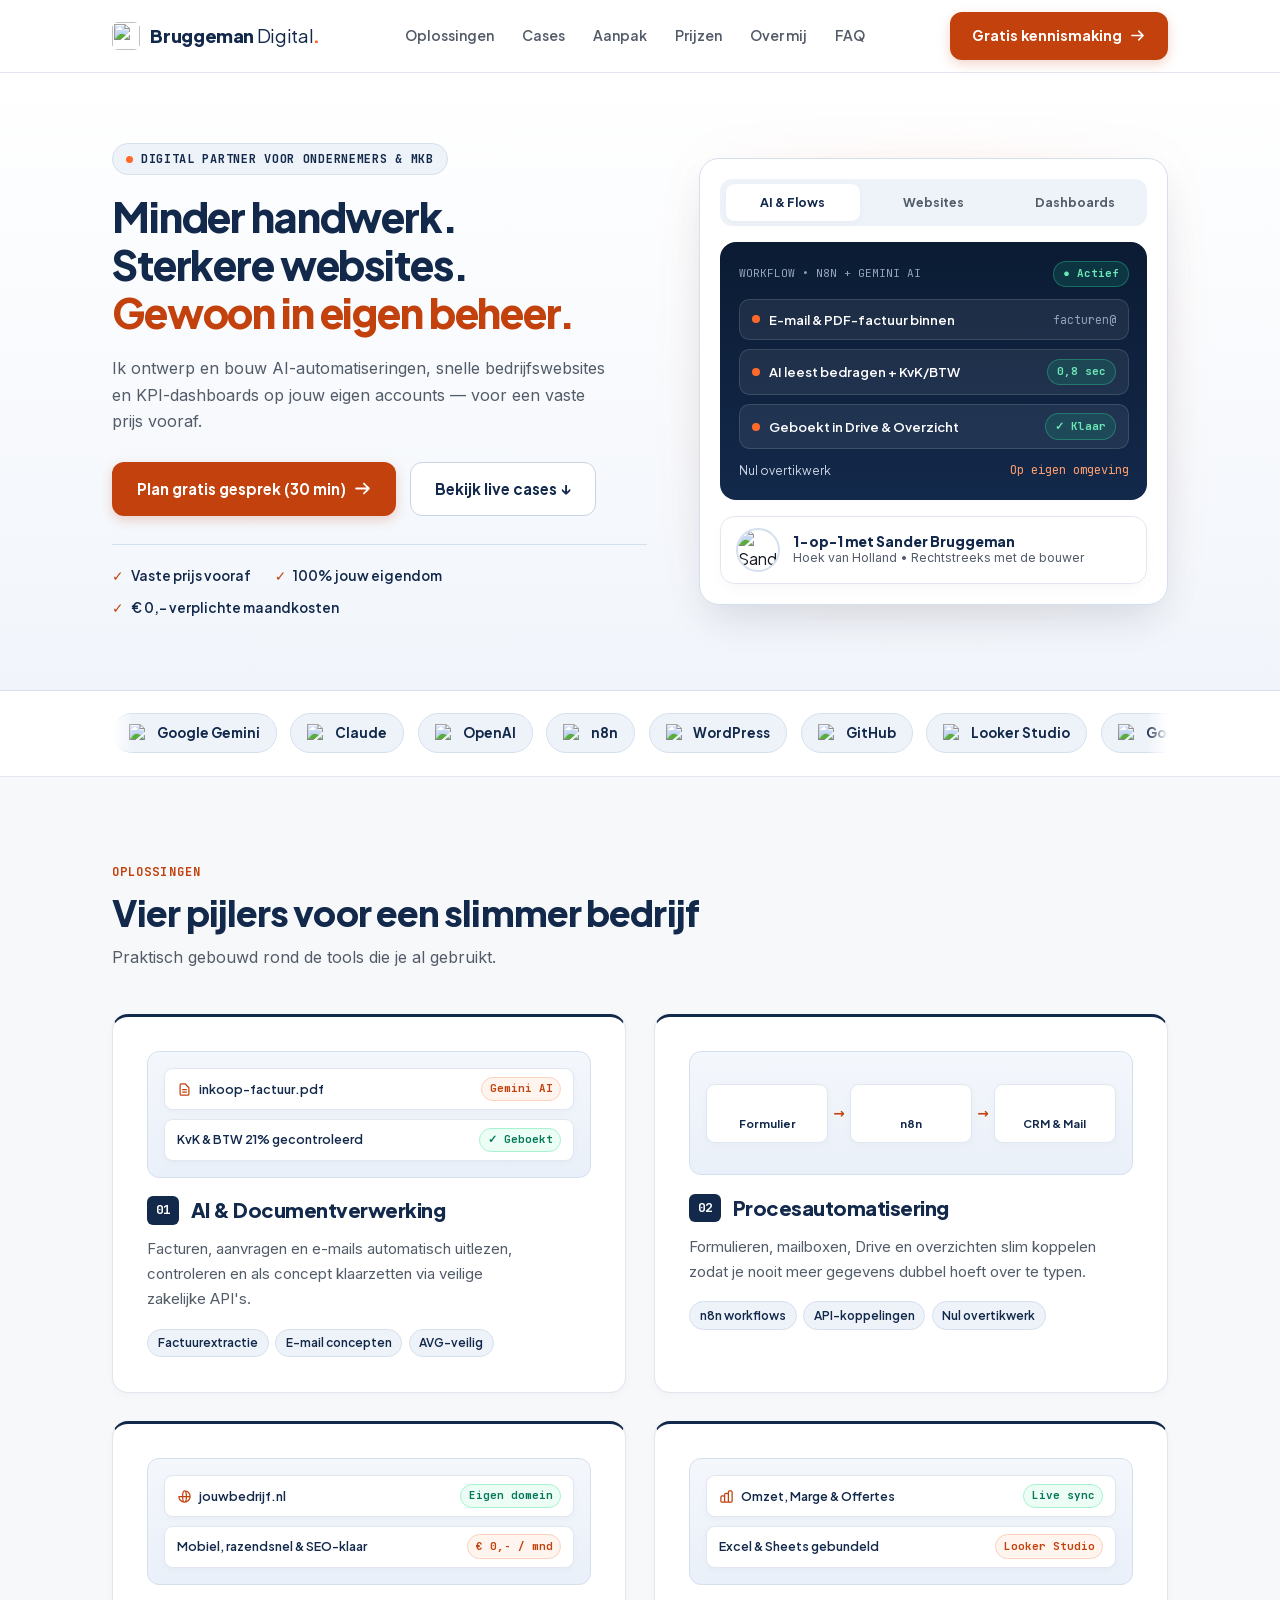
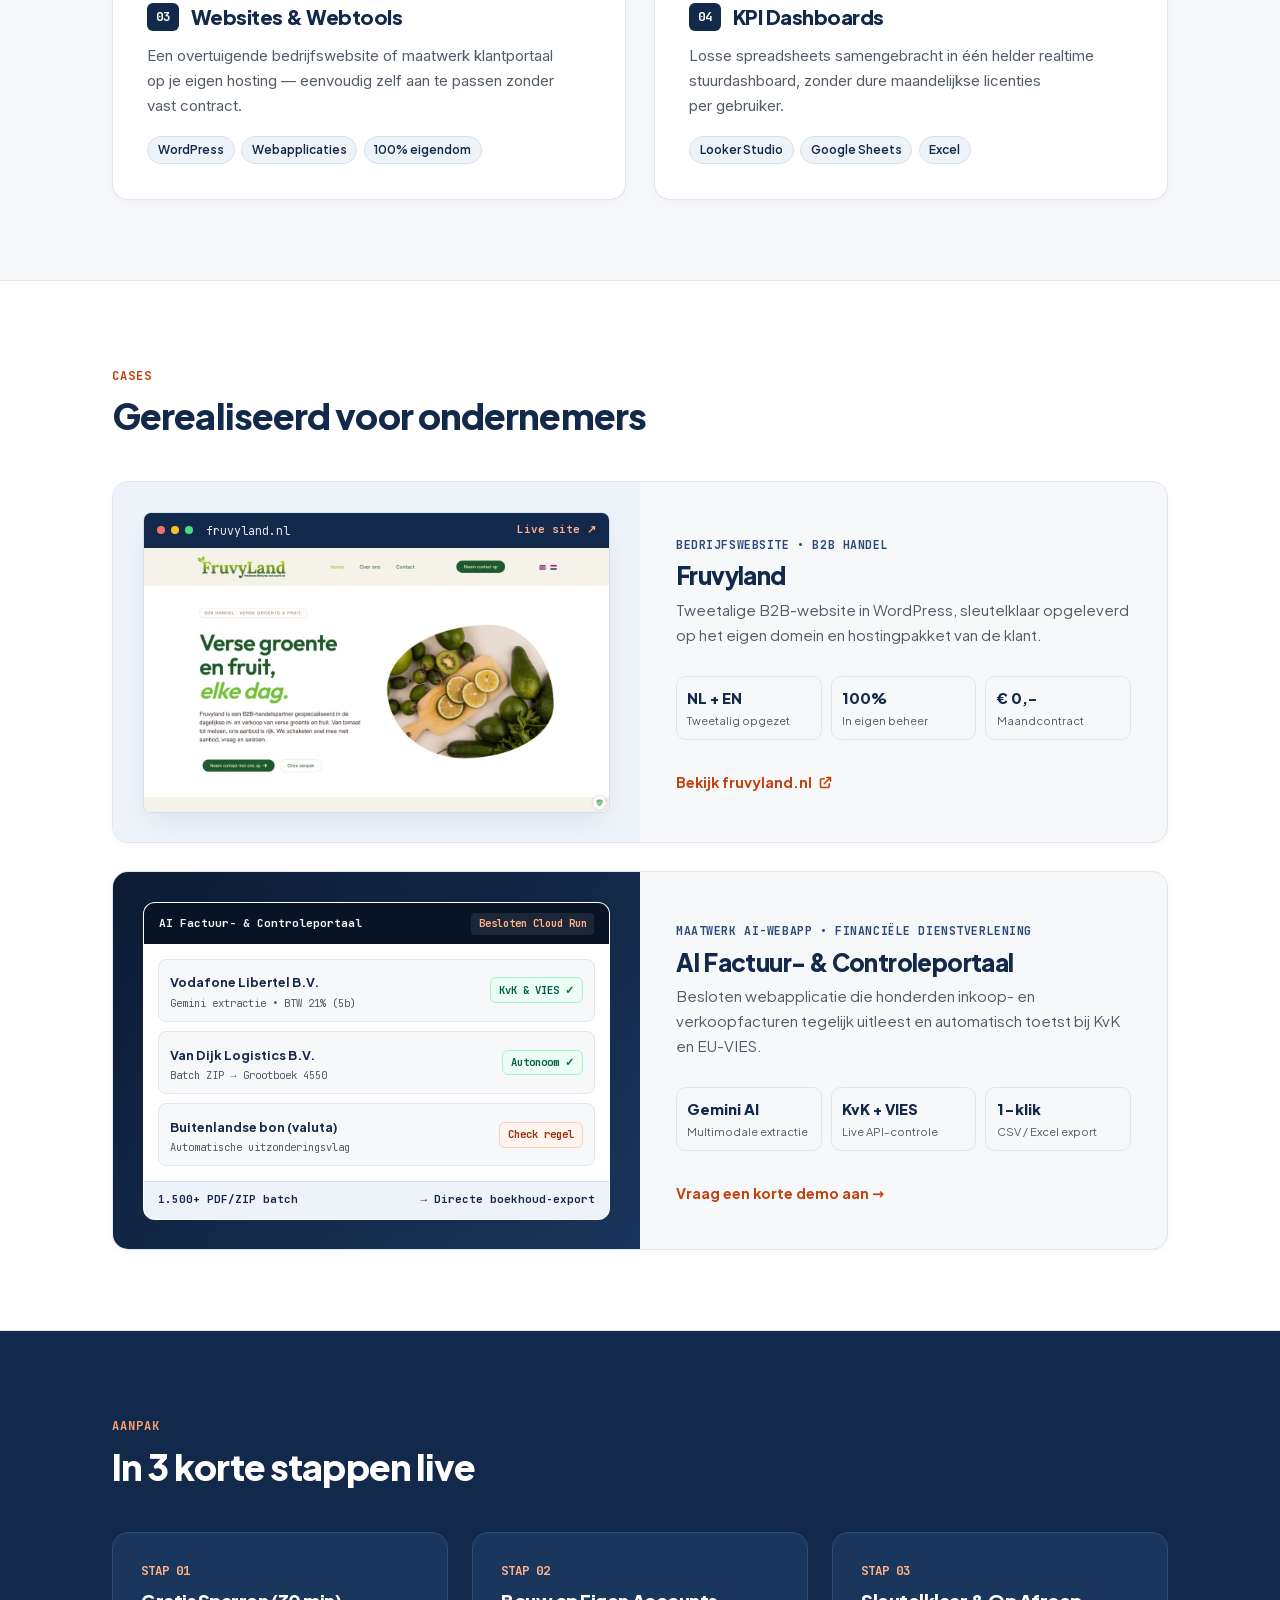
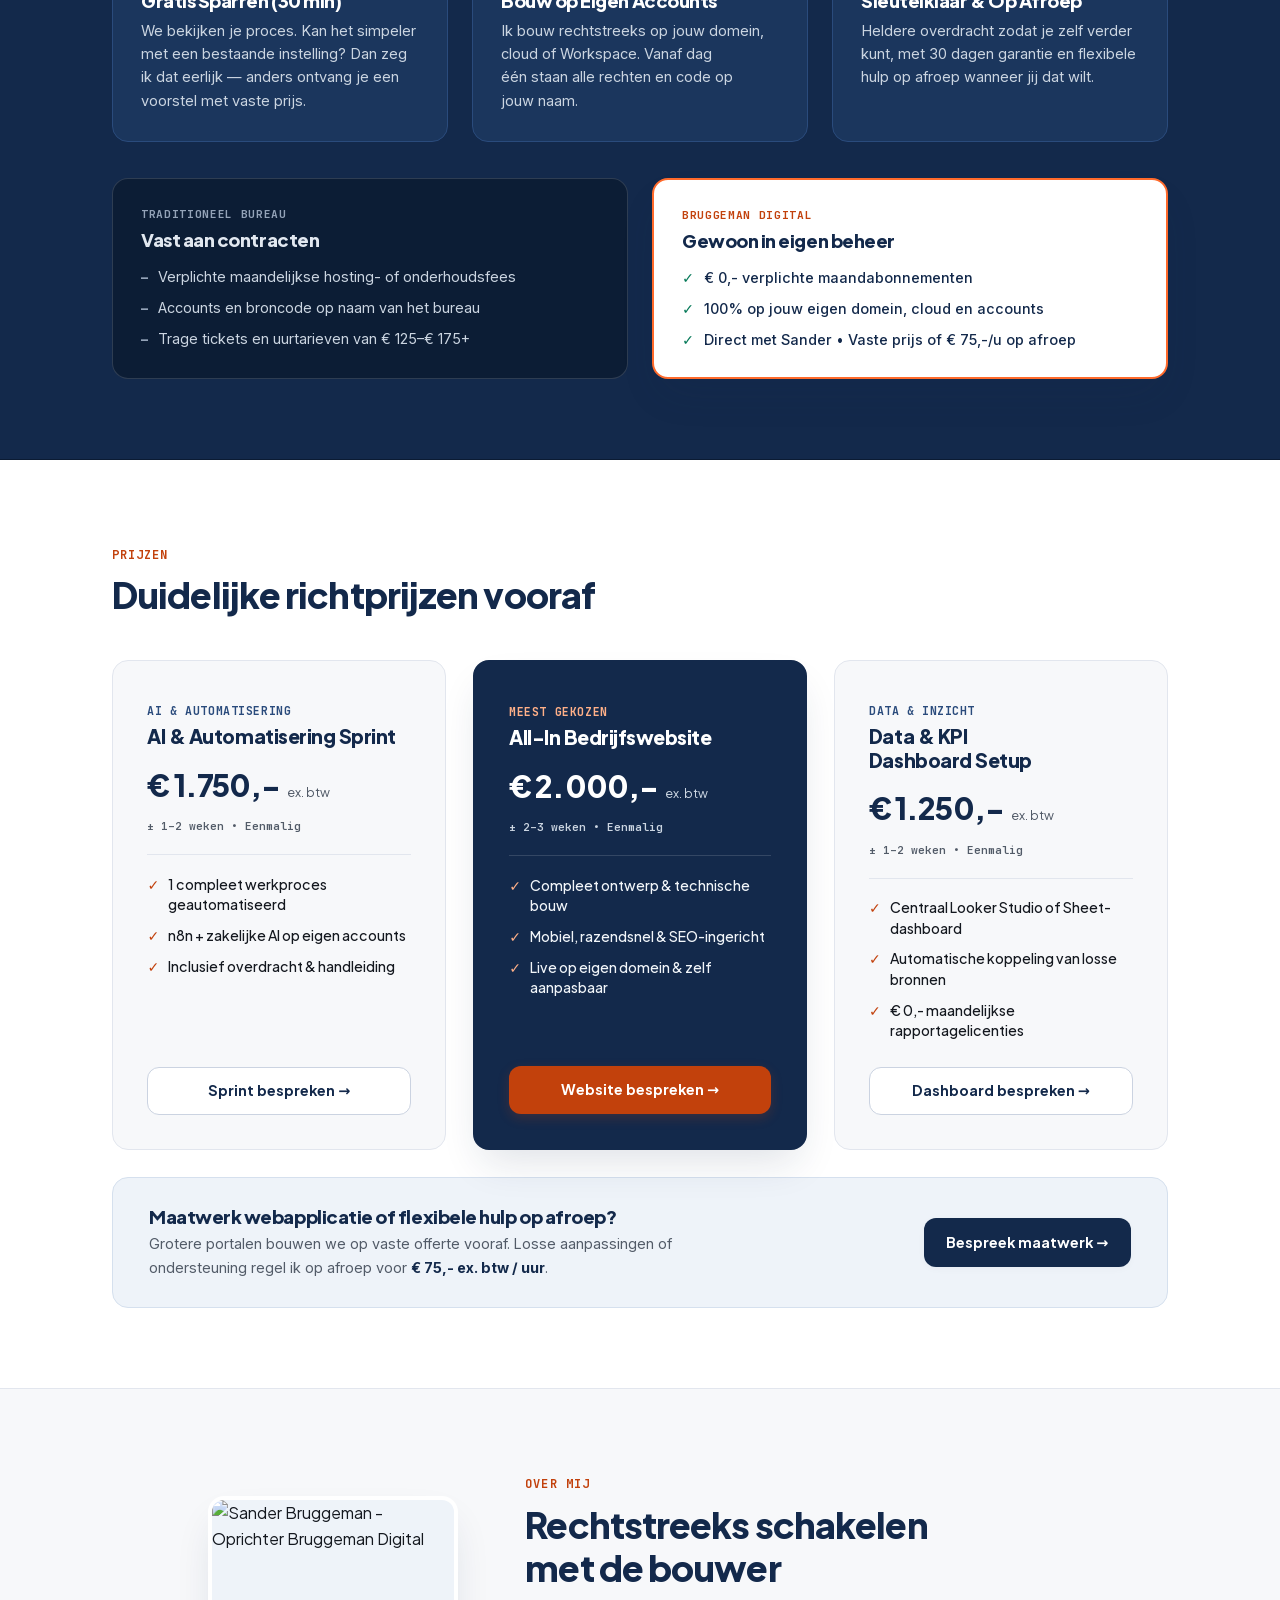
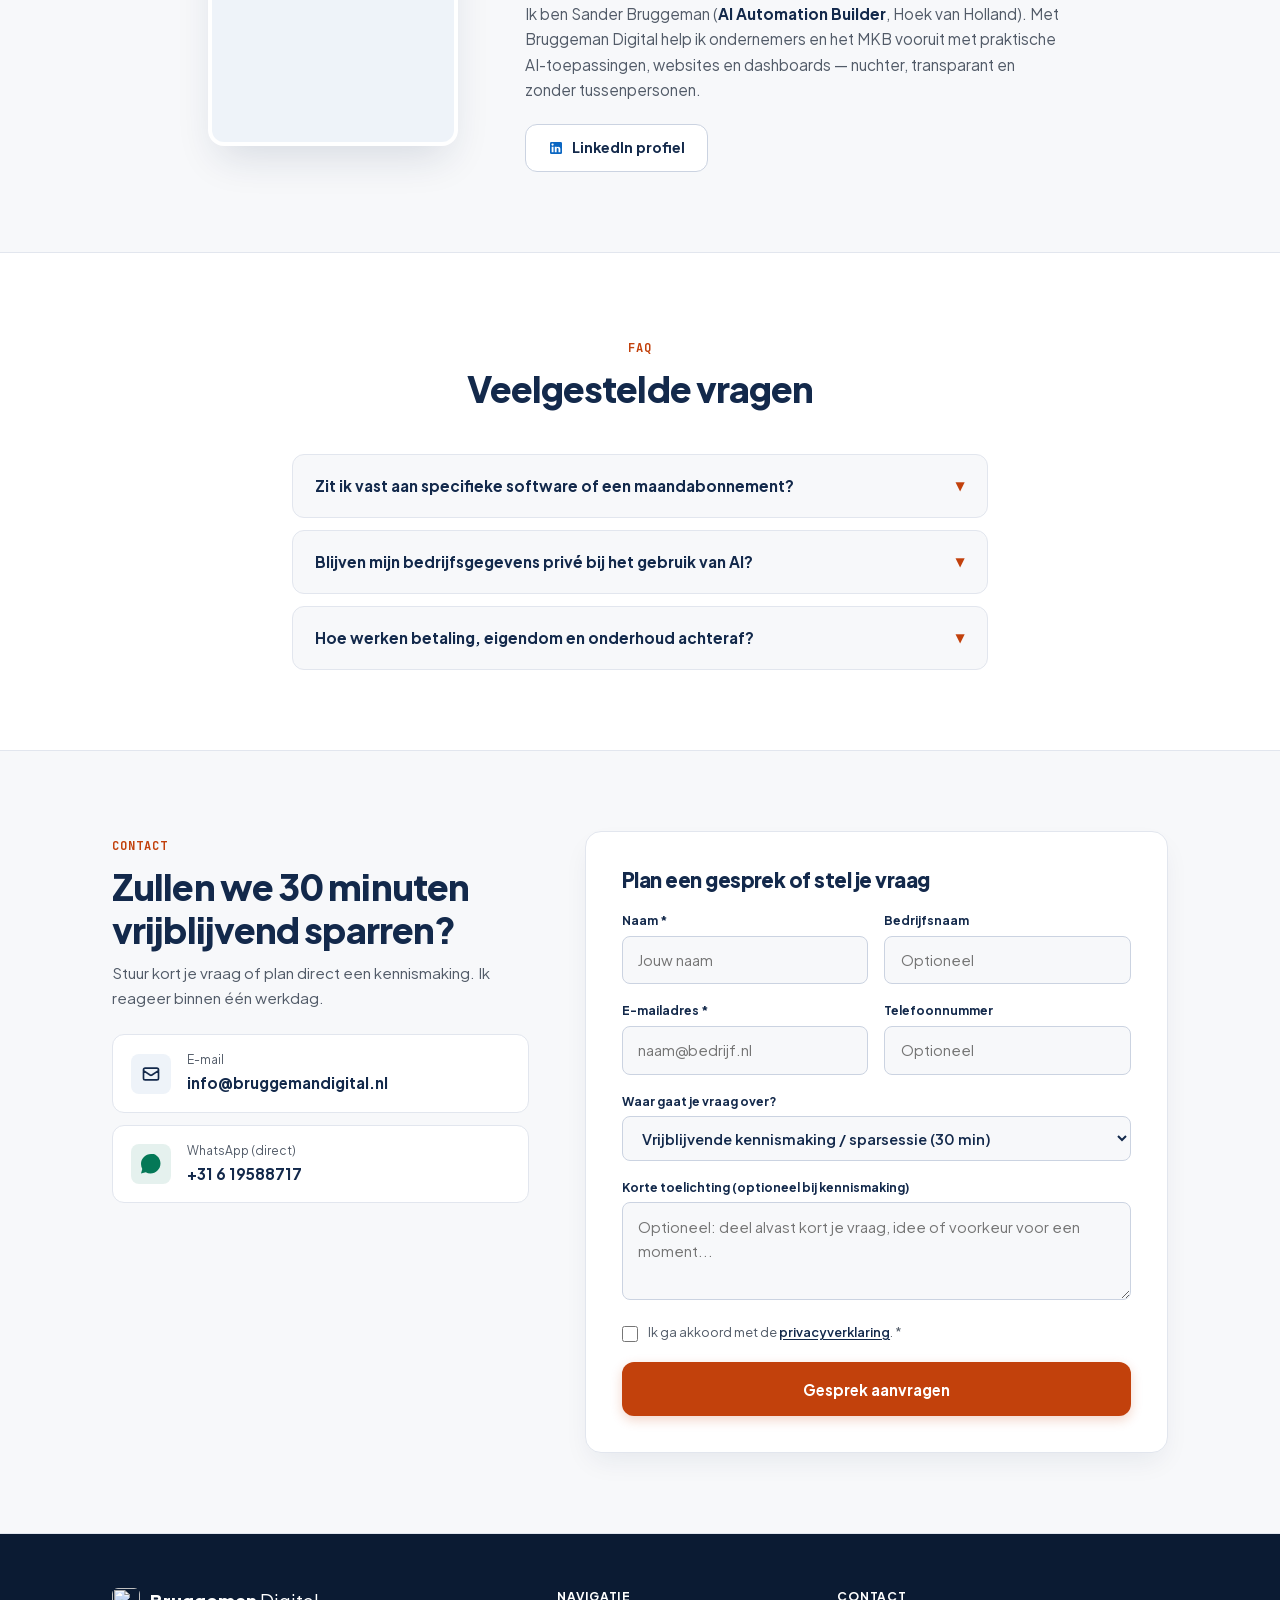
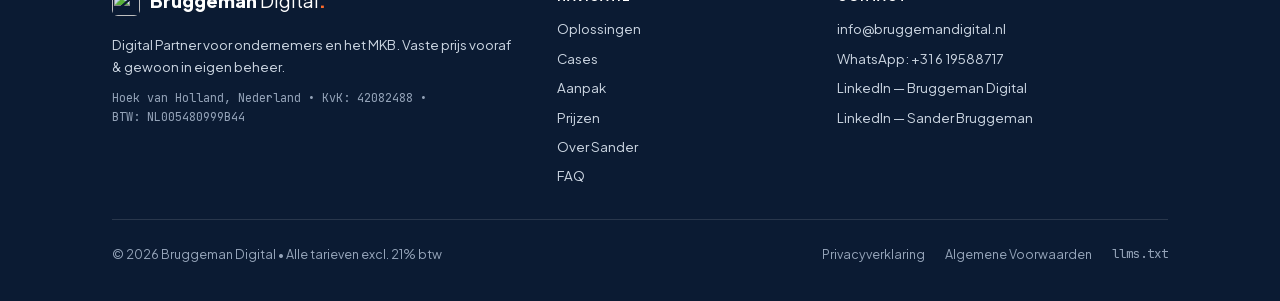
==== commit a64a9ac7: "fix(redesign): anonymize client portal case, add ARIA tab keyboard nav, align legal nav & prune dead" ====
--- a/index.html
+++ b/index.html
@@ -46,7 +46,7 @@
   <link rel="alternate" type="text/plain" href="https://www.bruggemandigital.nl/llms.txt" title="LLMs Context & Pricing Documentation" />
 
   <!-- Stylesheet (includes self-hosted fonts) -->
-  <link rel="stylesheet" href="styles.css" />
+  <link rel="stylesheet" href="styles.css?v=6" />
 
   <!-- Rich JSON-LD Structured Data (@graph) for SEO & Generative Engine Optimization (GEO) -->
   <script type="application/ld+json">
@@ -231,13 +231,13 @@
             <div class="hero-stage-card" aria-label="Interactieve voorbeelden van AI-automatisering, websites en dashboards">
 
               <div class="hero-stage-tabs" role="tablist" aria-label="Kies een oplossing">
-                <button type="button" role="tab" aria-selected="true" data-stage-tab="ai" class="hero-stage-tab is-active">AI &amp; Flows</button>
-                <button type="button" role="tab" aria-selected="false" data-stage-tab="web" class="hero-stage-tab">Websites</button>
-                <button type="button" role="tab" aria-selected="false" data-stage-tab="kpi" class="hero-stage-tab">Dashboards</button>
+                <button type="button" id="stage-tab-ai" role="tab" aria-selected="true" aria-controls="stage-panel-ai" tabindex="0" data-stage-tab="ai" class="hero-stage-tab is-active">AI &amp; Flows</button>
+                <button type="button" id="stage-tab-web" role="tab" aria-selected="false" aria-controls="stage-panel-web" tabindex="-1" data-stage-tab="web" class="hero-stage-tab">Websites</button>
+                <button type="button" id="stage-tab-kpi" role="tab" aria-selected="false" aria-controls="stage-panel-kpi" tabindex="-1" data-stage-tab="kpi" class="hero-stage-tab">Dashboards</button>
               </div>
 
               <!-- Panel 1: AI & Automatisering -->
-              <div data-stage-panel="ai" class="hero-stage-panel is-active">
+              <div id="stage-panel-ai" role="tabpanel" aria-labelledby="stage-tab-ai" data-stage-panel="ai" class="hero-stage-panel is-active">
                 <div class="stage-kicker">
                   <span>WORKFLOW • N8N + GEMINI AI</span>
                   <span class="stage-pill-ok">● Actief</span>
@@ -263,7 +263,7 @@
               </div>
 
               <!-- Panel 2: Websites & Portalen -->
-              <div data-stage-panel="web" class="hero-stage-panel">
+              <div id="stage-panel-web" role="tabpanel" aria-labelledby="stage-tab-web" data-stage-panel="web" class="hero-stage-panel" hidden>
                 <div class="stage-kicker">
                   <span>ALL-IN BEDRIJFSWEBSITE</span>
                   <span class="stage-pill-ok">99/100 Speed</span>
@@ -285,7 +285,7 @@
               </div>
 
               <!-- Panel 3: KPI Dashboards -->
-              <div data-stage-panel="kpi" class="hero-stage-panel">
+              <div id="stage-panel-kpi" role="tabpanel" aria-labelledby="stage-tab-kpi" data-stage-panel="kpi" class="hero-stage-panel" hidden>
                 <div class="stage-kicker">
                   <span>REALTIME MKB DASHBOARD</span>
                   <span class="stage-pill-ok">€ 0,- licenties</span>
@@ -376,7 +376,7 @@
             <div>
               <div class="bento-visual" aria-hidden="true">
                 <div class="bento-ui-row">
-                  <span>📄 inkoop-factuur.pdf</span>
+                  <span class="bento-row-label"><svg width="15" height="15" fill="none" stroke="currentColor" viewBox="0 0 24 24"><path stroke-linecap="round" stroke-linejoin="round" stroke-width="2" d="M9 12h6m-6 4h6m2 5H7a2 2 0 01-2-2V5a2 2 0 012-2h5.586a1 1 0 01.707.293l5.414 5.414a1 1 0 01.293.707V19a2 2 0 01-2 2z"/></svg><span>inkoop-factuur.pdf</span></span>
                   <span class="bento-chip-orange">Gemini AI</span>
                 </div>
                 <div class="bento-ui-row">
@@ -440,7 +440,7 @@
             <div>
               <div class="bento-visual" aria-hidden="true">
                 <div class="bento-ui-row">
-                  <span>🌐 jouwbedrijf.nl</span>
+                  <span class="bento-row-label"><svg width="15" height="15" fill="none" stroke="currentColor" viewBox="0 0 24 24"><path stroke-linecap="round" stroke-linejoin="round" stroke-width="2" d="M21 12a9 9 0 01-9 9m9-9a9 9 0 00-9-9m9 9H3m9 9a9 9 0 01-9-9m9 9c1.657 0 3-4.03 3-9s-1.343-9-3-9m0 18c-1.657 0-3-4.03-3-9s1.343-9 3-9"/></svg><span>jouwbedrijf.nl</span></span>
                   <span class="bento-chip-ok">Eigen domein</span>
                 </div>
                 <div class="bento-ui-row">
@@ -468,7 +468,7 @@
             <div>
               <div class="bento-visual" aria-hidden="true">
                 <div class="bento-ui-row">
-                  <span>📊 Omzet, Marge &amp; Offertes</span>
+                  <span class="bento-row-label"><svg width="15" height="15" fill="none" stroke="currentColor" viewBox="0 0 24 24"><path stroke-linecap="round" stroke-linejoin="round" stroke-width="2" d="M9 19v-6a2 2 0 00-2-2H5a2 2 0 00-2 2v6a2 2 0 002 2h2a2 2 0 002-2zm0 0V9a2 2 0 012-2h2a2 2 0 012 2v10m-6 0a2 2 0 002 2h2a2 2 0 002-2m0 0V5a2 2 0 012-2h2a2 2 0 012 2v14a2 2 0 01-2 2h-2a2 2 0 01-2-2z"/></svg><span>Omzet, Marge &amp; Offertes</span></span>
                   <span class="bento-chip-ok">Live sync</span>
                 </div>
                 <div class="bento-ui-row">
@@ -552,13 +552,13 @@
             </div>
           </article>
 
-          <!-- CASE 2: SMARTMICHAEL AI PORTAAL -->
+          <!-- CASE 2: BESLOTEN AI WEBAPP (AI FACTUUR- & CONTROLEPORTAAL) -->
           <article id="case-portaal" class="case-card">
             <div class="case-preview-side case-preview-side--dark">
-              <div class="portal-preview" aria-label="AI Factuur- en Controleportaal">
+              <div class="portal-preview" aria-label="Voorbeeld van het besloten AI Factuur- en Controleportaal">
                 <div class="portal-topbar">
-                  <span class="portal-title">SmartMichael • AI Factuurportaal</span>
-                  <span class="portal-badge">Productie Cloud Run</span>
+                  <span class="portal-title">AI Factuur- &amp; Controleportaal</span>
+                  <span class="portal-badge">Besloten Cloud Run</span>
                 </div>
                 <div class="portal-body">
                   <div class="portal-row">
--- a/styles.css
+++ b/styles.css
@@ -571,244 +571,6 @@
   pointer-events: none;
 }
 
-.hero-hub-card {
-  position: relative;
-  z-index: 1;
-  width: 100%;
-  max-width: 470px;
-  background-color: var(--surface);
-  background-image: radial-gradient(#DCE5F2 1px, transparent 1px);
-  background-size: 20px 20px;
-  border-radius: var(--radius-xl);
-  border: 1px solid var(--navy-tint-border);
-  box-shadow: var(--shadow-elevated);
-  padding: 2rem 2rem 1.35rem;
-  overflow: hidden;
-}
-
-.hero-hub-stage {
-  position: relative;
-}
-
-.hero-hub-lines {
-  position: absolute;
-  inset: 0;
-  width: 100%;
-  height: 100%;
-  pointer-events: none;
-  z-index: 1;
-}
-
-.hero-hub-grid {
-  position: relative;
-  z-index: 2;
-  display: grid;
-  grid-template-columns: minmax(0, 1fr) minmax(0, 1fr);
-  column-gap: 6rem;
-  row-gap: 5.25rem;
-}
-
-.hh-node {
-  min-width: 0;
-  background-color: var(--surface);
-  border: 1px solid var(--border-solid);
-  border-radius: 1rem;
-  padding: 0.9rem 0.9rem 0.75rem;
-  box-shadow: 0 8px 20px -6px rgba(19, 41, 75, 0.07);
-  display: flex;
-  flex-direction: column;
-  align-items: center;
-  text-align: center;
-  gap: 0.55rem;
-  transition: transform 0.2s ease, border-color 0.2s ease;
-}
-
-.hh-node:hover {
-  transform: translateY(-2px);
-  border-color: var(--navy-tint-border);
-}
-
-.hh-graphic {
-  width: 100%;
-  height: 58px;
-  border-radius: 0.65rem;
-  background-color: #F7F9FC;
-  border: 1px solid #E6ECF5;
-  display: flex;
-  flex-direction: column;
-  align-items: center;
-  justify-content: center;
-  padding: 0.5rem 0.7rem;
-  gap: 0.4rem;
-}
-
-.hh-ai-sparkle {
-  display: flex;
-  align-items: center;
-  justify-content: center;
-  flex-shrink: 0;
-}
-
-.hh-ai-sparkle svg {
-  width: 20px;
-  height: 20px;
-  flex-shrink: 0;
-}
-
-.hh-mini-lines {
-  width: 100%;
-  display: flex;
-  flex-direction: column;
-  align-items: center;
-  gap: 4px;
-}
-
-.hh-mini-lines span {
-  display: block;
-  height: 4px;
-  border-radius: 99px;
-  background-color: #CBD5E1;
-}
-
-.hh-mini-lines .w-80 { width: 76%; background-color: var(--navy); opacity: 0.8; }
-.hh-mini-lines .w-70 { width: 68%; background-color: var(--navy); opacity: 0.8; }
-.hh-mini-lines .w-55 { width: 52%; }
-.hh-mini-lines .w-45 { width: 46%; }
-
-/* 2. Flow nodes graphic */
-.hh-flow-nodes {
-  display: flex;
-  align-items: center;
-  justify-content: center;
-  gap: 3px;
-}
-
-.hh-dot {
-  width: 16px;
-  height: 16px;
-  border-radius: 50%;
-  display: inline-flex;
-  align-items: center;
-  justify-content: center;
-  font-size: 9px;
-  font-weight: 800;
-  color: #FFFFFF;
-}
-
-.hh-dot--navy { background-color: var(--navy); }
-.hh-dot--orange { background-color: var(--orange); }
-.hh-dot--green { background-color: #10B981; }
-
-.hh-line {
-  width: 12px;
-  height: 2px;
-  background-color: #CBD5E1;
-}
-
-/* 3. Browser mini graphic */
-.hh-graphic--web {
-  padding: 0.4rem 0.65rem;
-}
-
-.hh-browser {
-  width: 100%;
-  height: 100%;
-  background-color: var(--surface);
-  border: 1.5px solid var(--navy);
-  border-radius: 6px;
-  overflow: hidden;
-  display: flex;
-  flex-direction: column;
-}
-
-.hh-browser-top {
-  background-color: var(--navy);
-  height: 11px;
-  display: flex;
-  align-items: center;
-  gap: 3px;
-  padding: 0 5px;
-}
-
-.hh-browser-top i {
-  width: 4px;
-  height: 4px;
-  border-radius: 50%;
-  background-color: rgba(255, 255, 255, 0.5);
-}
-
-.hh-browser-top i:first-child {
-  background-color: var(--orange);
-}
-
-.hh-browser-body {
-  flex: 1;
-  padding: 5px 6px;
-  display: flex;
-  flex-direction: column;
-  justify-content: center;
-  gap: 4px;
-}
-
-.hh-browser-hero {
-  height: 7px;
-  width: 82%;
-  background-color: #DCE5F2;
-  border-radius: 3px;
-}
-
-.hh-browser-btn {
-  height: 6px;
-  width: 44%;
-  background-color: var(--orange);
-  border-radius: 3px;
-}
-
-/* 4. Chart mini graphic */
-.hh-bars {
-  display: flex;
-  align-items: flex-end;
-  justify-content: center;
-  gap: 6px;
-  height: 38px;
-  width: 100%;
-}
-
-.hh-bars span {
-  width: 10px;
-  background-color: var(--navy);
-  border-radius: 3px 3px 1px 1px;
-}
-
-.hh-bars .hh-bar-accent {
-  background-color: var(--orange);
-}
-
-.hh-label {
-  font-size: 0.78rem;
-  font-weight: 700;
-  color: var(--navy);
-  letter-spacing: -0.01em;
-}
-
-/* Center Hub Badge */
-.hero-hub-center {
-  position: absolute;
-  top: 50%;
-  left: 50%;
-  transform: translate(-50%, -50%);
-  z-index: 3;
-  width: 96px;
-  height: 96px;
-  border-radius: 50%;
-  background-color: var(--surface);
-  border: 1.5px solid var(--navy-tint-border);
-  box-shadow: 0 14px 32px -6px rgba(19, 41, 75, 0.16);
-  display: flex;
-  align-items: center;
-  justify-content: center;
-}
-
 .hs-founder {
   position: relative;
   z-index: 2;
@@ -848,51 +610,7 @@
   line-height: 1.35;
 }
 
-@media (max-width: 520px) {
-  .hero-hub-card {
-    padding: 1.35rem 1.35rem 1.15rem;
-  }
-  .hero-hub-grid {
-    column-gap: 2.5rem;
-    row-gap: 2.5rem;
-  }
-  .hero-hub-center {
-    width: 72px;
-    height: 72px;
-  }
-  .hero-hub-center img {
-    width: 52px;
-    height: 52px;
-  }
-}
-
 @media (max-width: 380px) {
-  .hero-hub-card {
-    padding: 1.05rem 1rem 1rem;
-  }
-  .hero-hub-grid {
-    column-gap: 1.5rem;
-    row-gap: 1.75rem;
-  }
-  .hh-node {
-    padding: 0.65rem 0.5rem 0.55rem;
-    gap: 0.4rem;
-  }
-  .hh-graphic {
-    height: 48px;
-    padding: 0.35rem 0.45rem;
-  }
-  .hh-label {
-    font-size: 0.7rem;
-  }
-  .hero-hub-center {
-    width: 58px;
-    height: 58px;
-  }
-  .hero-hub-center img {
-    width: 42px;
-    height: 42px;
-  }
   .hs-founder {
     padding: 0.6rem 0.7rem;
     gap: 0.65rem;
@@ -1098,102 +816,10 @@
   margin-bottom: 1.05rem;
 }
 
-.pillar-list {
-  display: flex;
-  flex-direction: column;
-  gap: 0.5rem;
-  margin-bottom: 1.35rem;
-}
-
-.pillar-list-item {
-  display: flex;
-  align-items: flex-start;
-  gap: 0.55rem;
-  font-size: 0.88rem;
-  font-weight: 600;
-  color: var(--navy);
-  line-height: 1.45;
-}
-
 .pillar-check {
   color: var(--orange-cta);
   font-weight: 800;
   flex-shrink: 0;
-}
-
-.pillar-footer {
-  display: flex;
-  flex-wrap: wrap;
-  align-items: center;
-  justify-content: space-between;
-  gap: 0.6rem 1rem;
-  padding-top: 1rem;
-  border-top: 1px solid var(--border-solid);
-}
-
-.pillar-exp-note {
-  font-size: 0.8rem;
-  color: var(--muted);
-  font-family: var(--font-body);
-}
-
-.pillar-exp-note strong {
-  color: var(--navy);
-  font-weight: 600;
-}
-
-.pillar-more-link {
-  display: inline-flex;
-  align-items: center;
-  gap: 0.3rem;
-  font-size: 0.83rem;
-  font-weight: 700;
-  color: var(--orange-cta);
-  white-space: nowrap;
-}
-
-.pillar-more-link:hover {
-  color: var(--orange-cta-hover);
-  transform: translateX(2px);
-}
-
-/* Editorial Audience Strip (breaks grid-on-grid symmetry cleanly) */
-.audience-strip {
-  margin-top: 2.25rem;
-  padding-top: 1.85rem;
-  border-top: 1px solid var(--border-solid);
-}
-
-.audience-grid {
-  display: grid;
-  grid-template-columns: 1fr;
-  gap: 1.35rem;
-}
-
-@media (min-width: 860px) {
-  .audience-grid {
-    grid-template-columns: repeat(3, 1fr);
-    gap: 2rem;
-  }
-}
-
-.audience-item {
-  padding-left: 1rem;
-  border-left: 3px solid var(--navy-tint-border);
-}
-
-.audience-title {
-  font-size: 0.96rem;
-  font-weight: 800;
-  color: var(--navy);
-  margin-bottom: 0.25rem;
-}
-
-.audience-desc {
-  font-family: var(--font-body);
-  font-size: 0.86rem;
-  color: var(--muted);
-  line-height: 1.58;
 }
 
 /* ==========================================================================
@@ -1424,38 +1050,6 @@
   color: var(--navy);
 }
 
-.case-pso {
-  display: flex;
-  flex-direction: column;
-  gap: 0.5rem;
-  font-family: var(--font-body);
-  font-size: 0.9rem;
-  color: var(--muted);
-  line-height: 1.55;
-}
-
-.case-pso strong {
-  color: var(--navy);
-  font-weight: 700;
-}
-
-.case-badges {
-  display: flex;
-  flex-wrap: wrap;
-  gap: 0.45rem;
-}
-
-.case-badge {
-  font-family: var(--font-mono);
-  font-size: 0.7rem;
-  font-weight: 600;
-  color: var(--navy);
-  background-color: var(--surface);
-  border: 1px solid var(--navy-tint-border);
-  border-radius: 6px;
-  padding: 0.24rem 0.58rem;
-}
-
 .case-link {
   display: inline-flex;
   align-items: center;
@@ -1468,160 +1062,6 @@
 
 .case-link:hover {
   color: var(--orange-cta-hover);
-}
-
-/* 2 Voorbeeldtoepassingen Grid */
-.blueprints-grid {
-  display: grid;
-  grid-template-columns: 1fr;
-  gap: 1.65rem;
-}
-
-@media (min-width: 860px) {
-  .blueprints-grid {
-    grid-template-columns: repeat(2, 1fr);
-  }
-}
-
-.blueprint-card {
-  background-color: var(--bg);
-  border: 1px solid var(--border-solid);
-  border-radius: var(--radius-lg);
-  overflow: hidden;
-  box-shadow: var(--shadow-soft);
-  display: flex;
-  flex-direction: column;
-  justify-content: space-between;
-}
-
-.blueprint-visual {
-  background: linear-gradient(135deg, var(--navy-dark) 0%, var(--navy-mid) 100%);
-  padding: 1.25rem;
-  border-bottom: 1px solid var(--border-solid);
-  color: #FFFFFF;
-}
-
-.blueprint-nodes {
-  display: flex;
-  align-items: center;
-  justify-content: space-between;
-  gap: 0.35rem;
-}
-
-.bp-node {
-  flex: 1;
-  min-width: 0;
-  background-color: rgba(255, 255, 255, 0.1);
-  border: 1px solid rgba(255, 255, 255, 0.18);
-  border-radius: 8px;
-  padding: 0.6rem 0.4rem;
-  display: flex;
-  flex-direction: column;
-  align-items: center;
-  text-align: center;
-  gap: 0.35rem;
-}
-
-.bp-node-icon {
-  width: 26px;
-  height: 26px;
-  border-radius: 6px;
-  background-color: #FFFFFF;
-  display: flex;
-  align-items: center;
-  justify-content: center;
-}
-
-.bp-node-label {
-  font-family: var(--font-mono);
-  font-size: 0.66rem;
-  font-weight: 600;
-  color: #F1F5F9;
-  line-height: 1.2;
-}
-
-.bp-connector {
-  color: #FFB088;
-  font-weight: 800;
-  font-size: 0.85rem;
-  flex-shrink: 0;
-}
-
-/* Mobile safety fix: switch 4-step workflow row into clean 2x2 grid below 540px */
-@media (max-width: 540px) {
-  .blueprint-nodes {
-    display: grid;
-    grid-template-columns: repeat(2, 1fr);
-    gap: 0.6rem;
-  }
-  .bp-connector {
-    display: none;
-  }
-}
-
-/* Structural Data Consolidation Graphic for Blueprint 2 (Zero Fake KPIs) */
-.bp-data-sources {
-  display: grid;
-  grid-template-columns: 1fr;
-  gap: 0.5rem;
-}
-
-@media (min-width: 480px) {
-  .bp-data-sources {
-    grid-template-columns: repeat(3, 1fr);
-  }
-}
-
-.bp-source-box {
-  background-color: rgba(255, 255, 255, 0.1);
-  border: 1px solid rgba(255, 255, 255, 0.18);
-  border-radius: 8px;
-  padding: 0.55rem 0.65rem;
-}
-
-.bp-source-kicker {
-  display: block;
-  font-family: var(--font-mono);
-  font-size: 0.62rem;
-  color: #CBD5E1;
-  margin-bottom: 0.15rem;
-}
-
-.bp-source-name {
-  display: block;
-  font-size: 0.82rem;
-  font-weight: 700;
-  color: #FFFFFF;
-}
-
-.bp-source-target {
-  grid-column: 1 / -1;
-  background-color: rgba(255, 255, 255, 0.14);
-  border: 1px solid rgba(255, 176, 136, 0.45);
-  border-radius: 8px;
-  padding: 0.48rem 0.75rem;
-  display: flex;
-  align-items: center;
-  justify-content: space-between;
-  gap: 0.5rem;
-  flex-wrap: wrap;
-  font-family: var(--font-mono);
-  font-size: 0.68rem;
-  font-weight: 700;
-  color: #FFFFFF;
-}
-
-.bp-source-target span:last-child {
-  color: #6EE7B7;
-}
-
-.blueprint-body {
-  padding: clamp(1.4rem, 2.5vw, 1.85rem);
-  display: flex;
-  flex-direction: column;
-  justify-content: space-between;
-  flex: 1;
-  gap: 1rem;
 }
 
 /* ==========================================================================
@@ -2262,33 +1702,6 @@
     flex-direction: row;
   }
 }
-
-/* ==========================================================================
-   VERKENNING BOX
-   ========================================================================== */
-.verkenning-card {
-  margin-top: 1.25rem;
-  padding: 1.15rem 1.25rem;
-  background-color: var(--navy-tint);
-  border: 1px solid var(--navy-tint-border);
-  border-left: 4px solid var(--navy);
-  border-radius: var(--radius-md);
-}
-
-.verkenning-title {
-  font-size: 0.92rem;
-  font-weight: 800;
-  color: var(--navy);
-  margin-bottom: 0.25rem;
-}
-
-.verkenning-desc {
-  font-family: var(--font-body);
-  font-size: 0.84rem;
-  color: var(--muted);
-  line-height: 1.55;
-}
-
 
 /* ==========================================================================
    VISUAL-FIRST MKB REDESIGN (BENTO UI CANVASES, INTERACTIVE STAGE & SCANNABLE CHIPS)
@@ -2489,6 +1902,17 @@
   box-shadow: var(--shadow-soft);
 }
 
+.bento-row-label {
+  display: inline-flex;
+  align-items: center;
+  gap: 0.45rem;
+}
+
+.bento-row-label svg {
+  color: var(--orange-cta);
+  flex-shrink: 0;
+}
+
 .bento-chip-ok {
   font-family: var(--font-mono);
   font-size: 0.68rem;
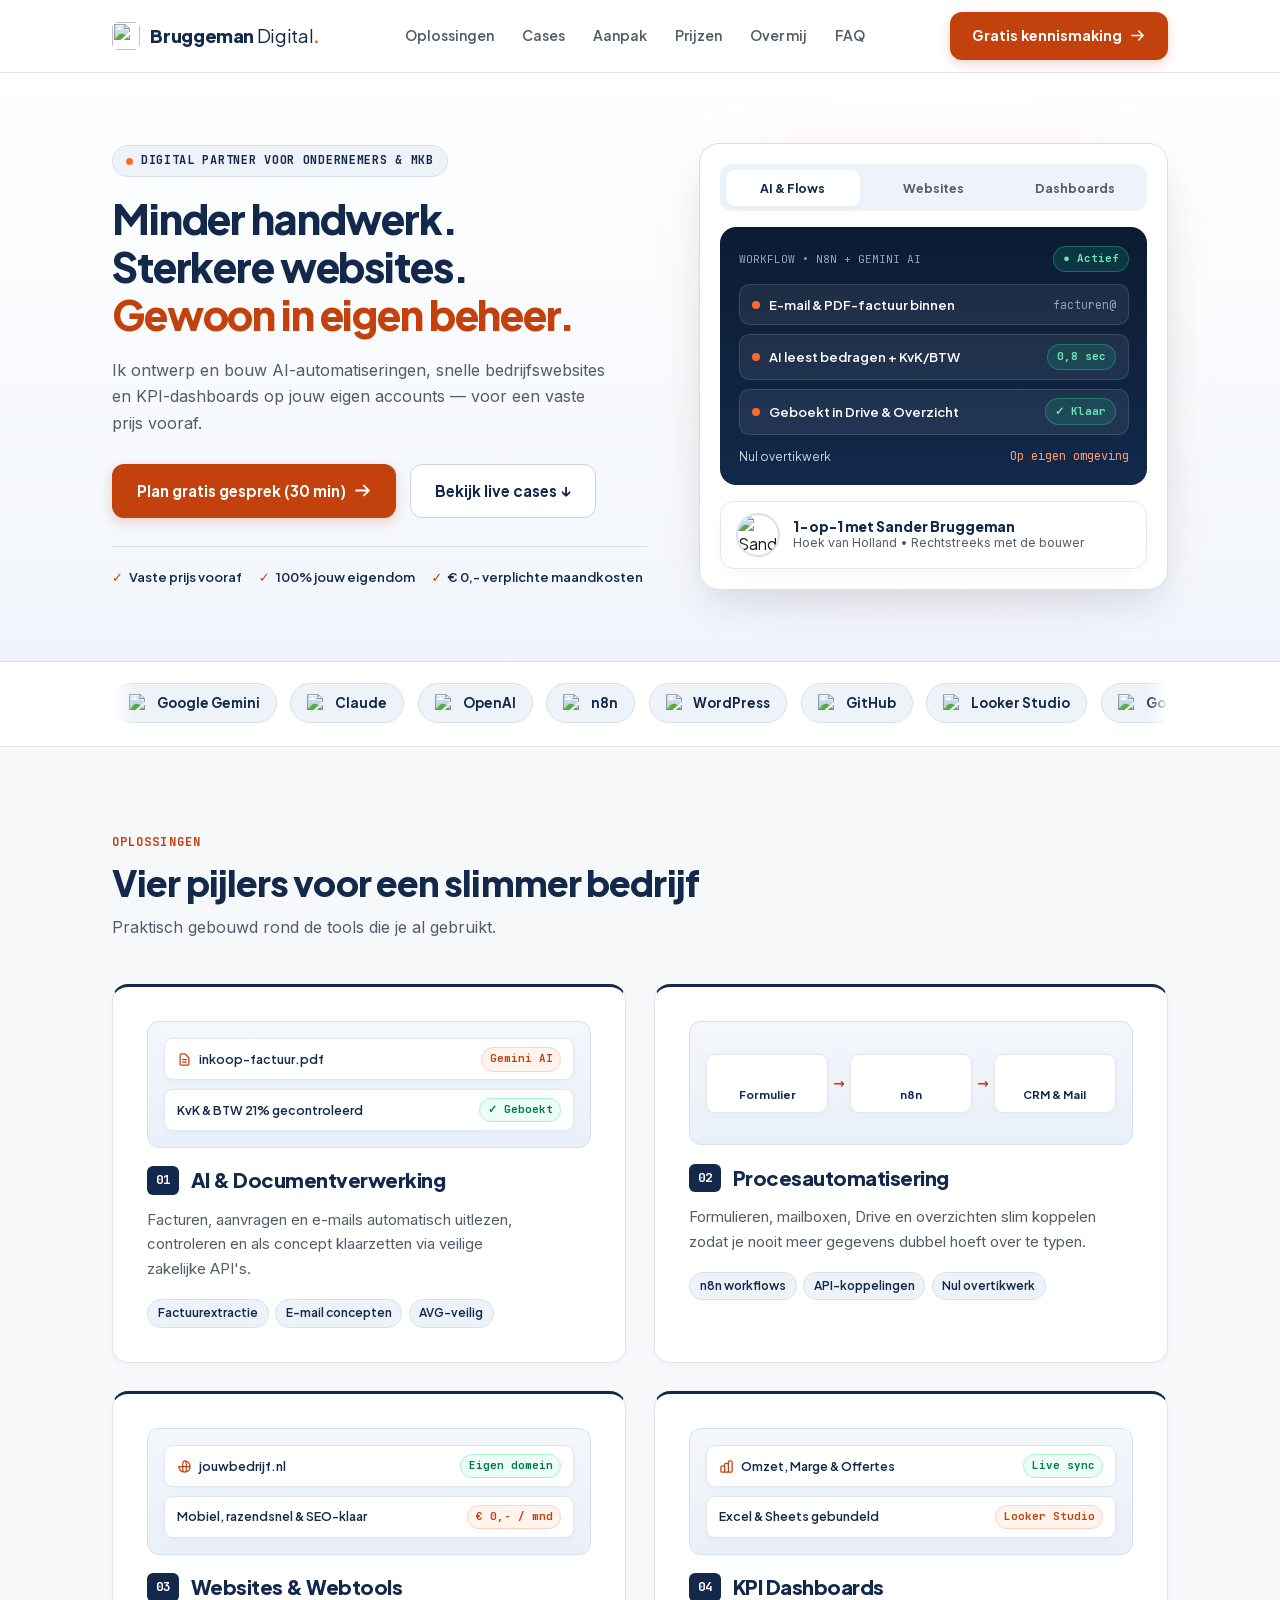
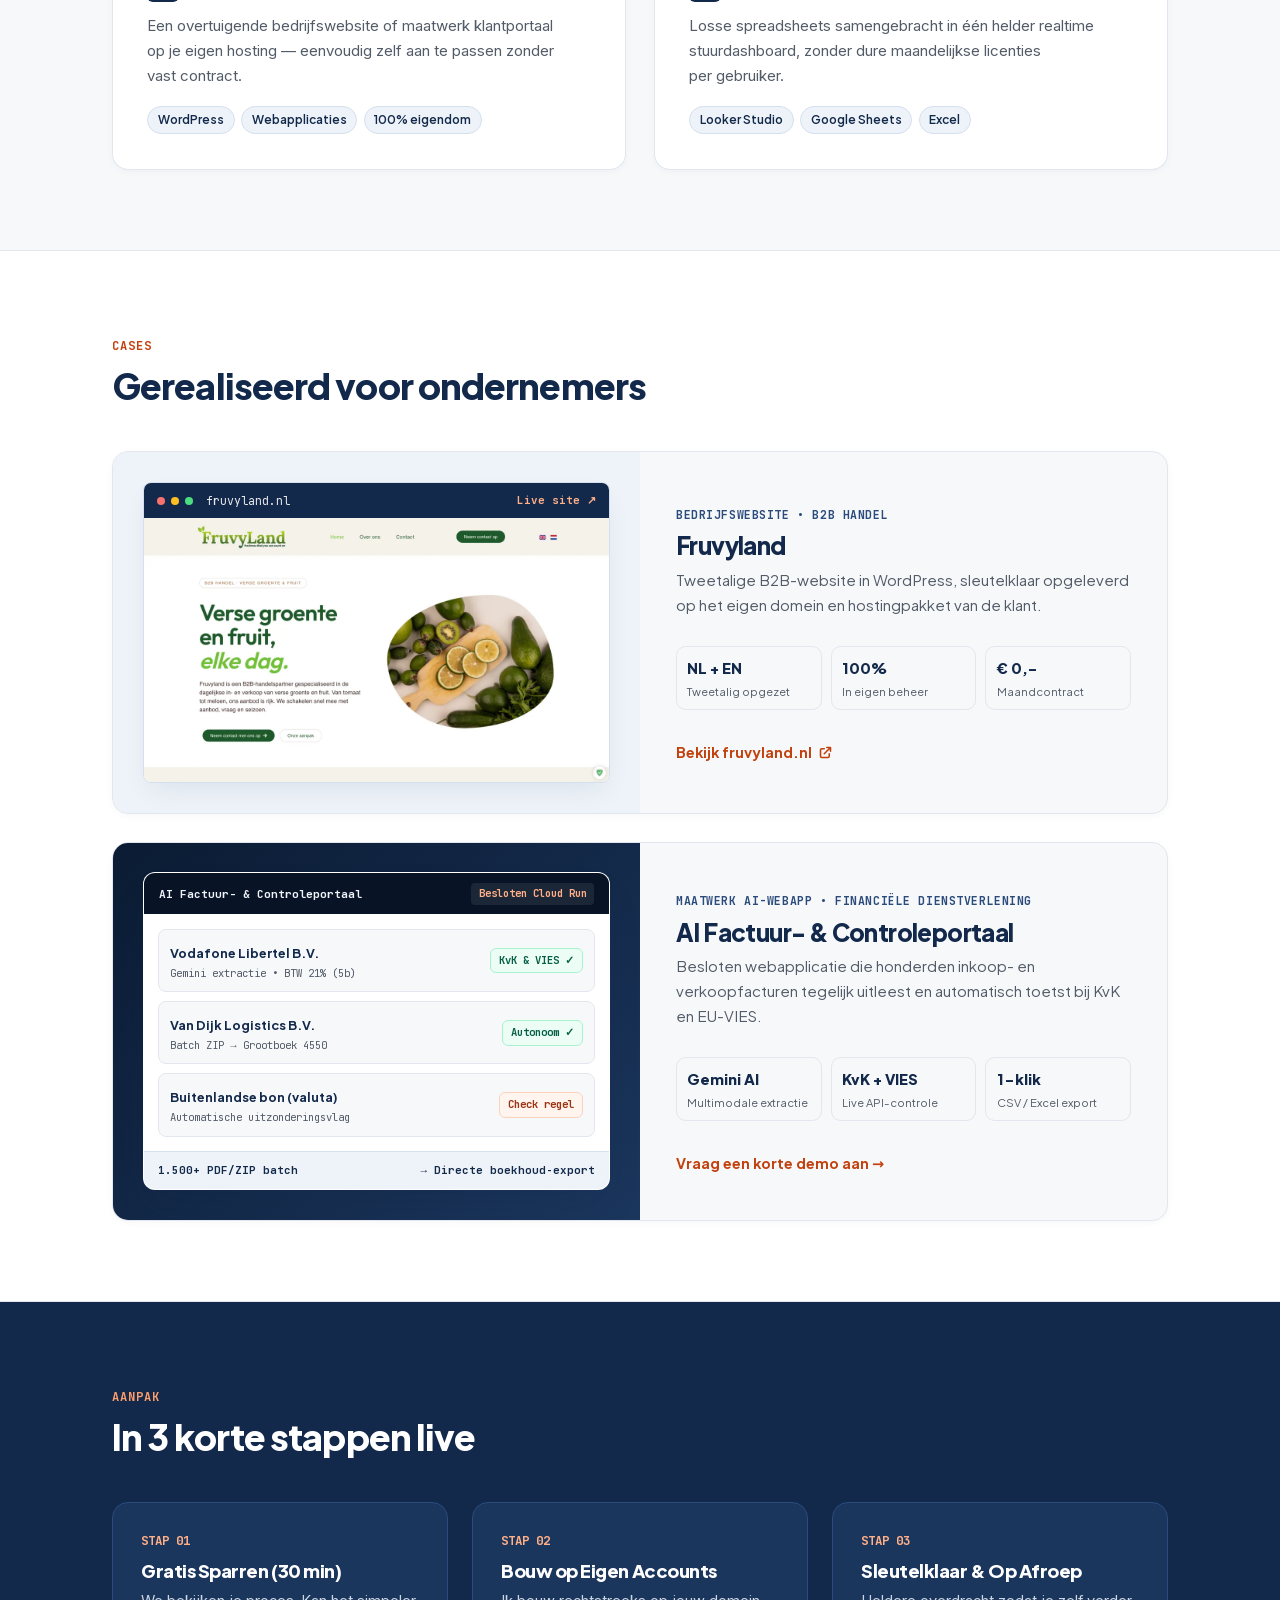
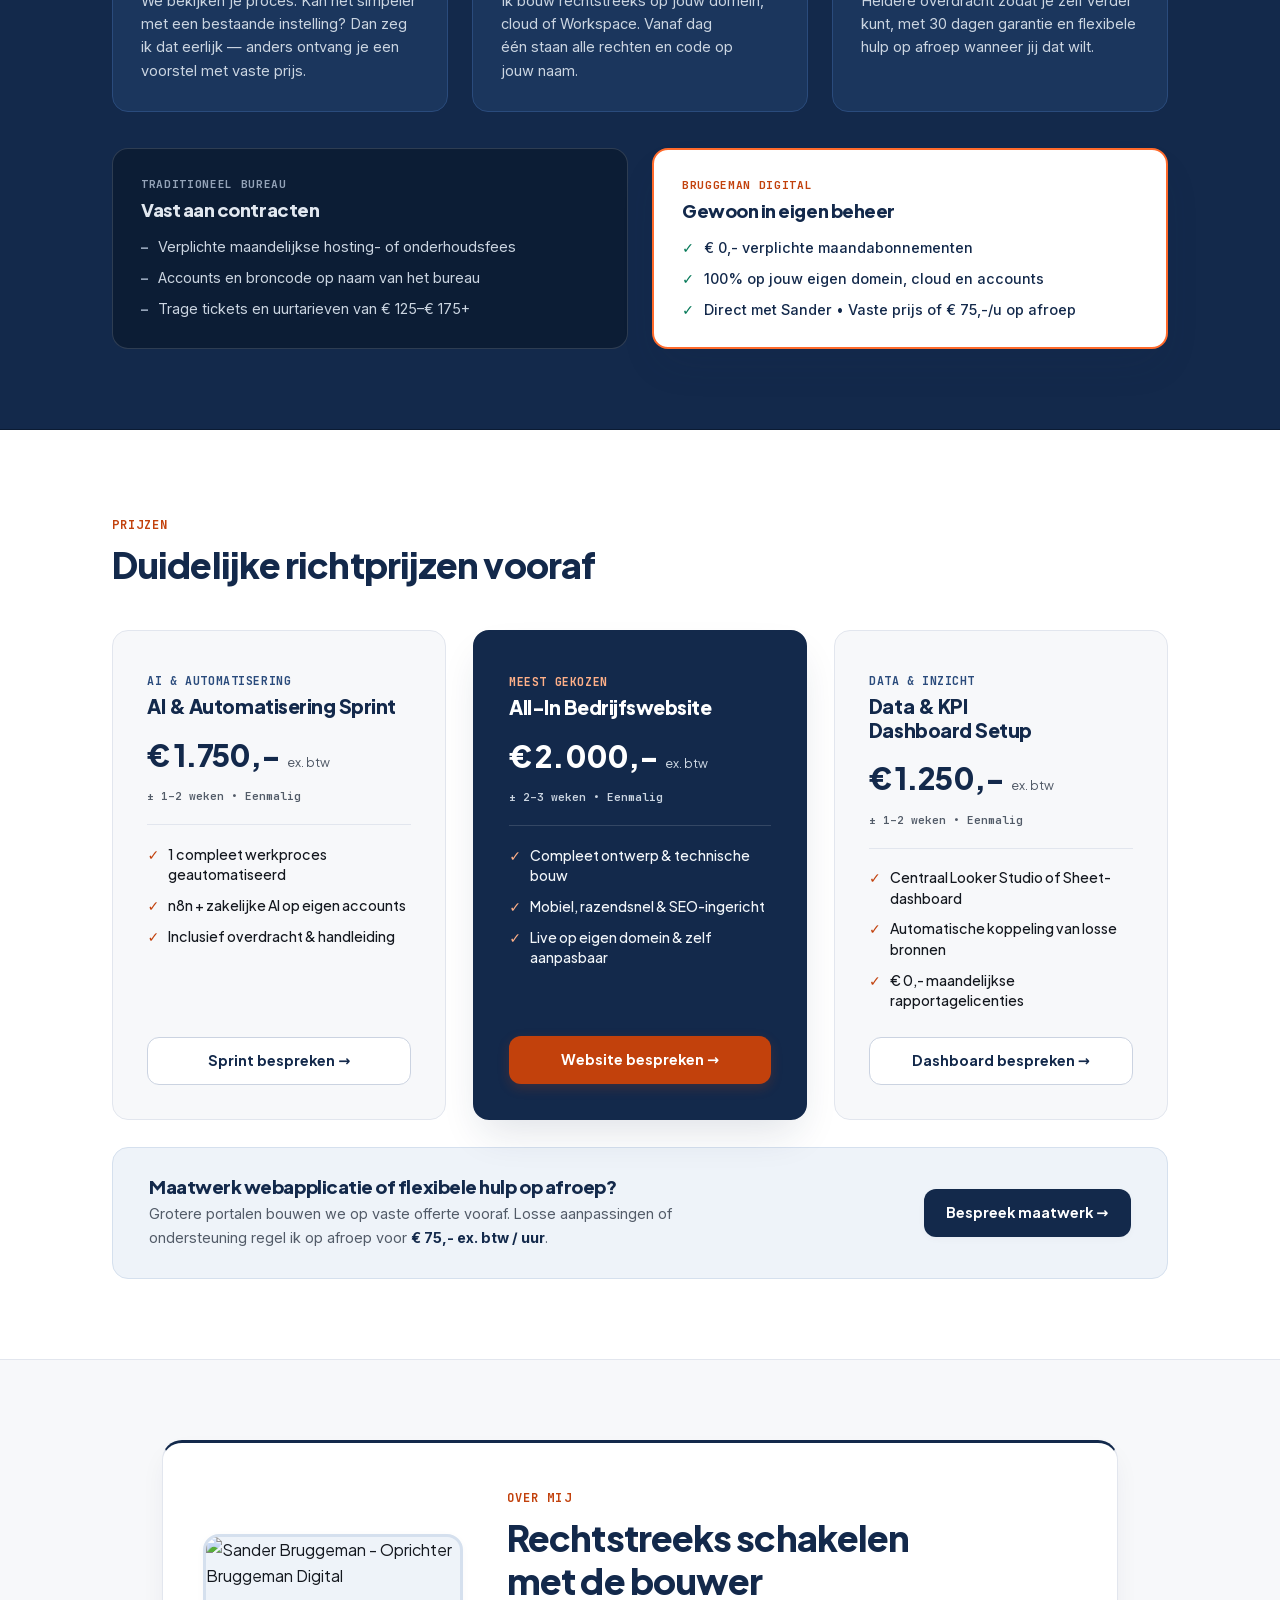
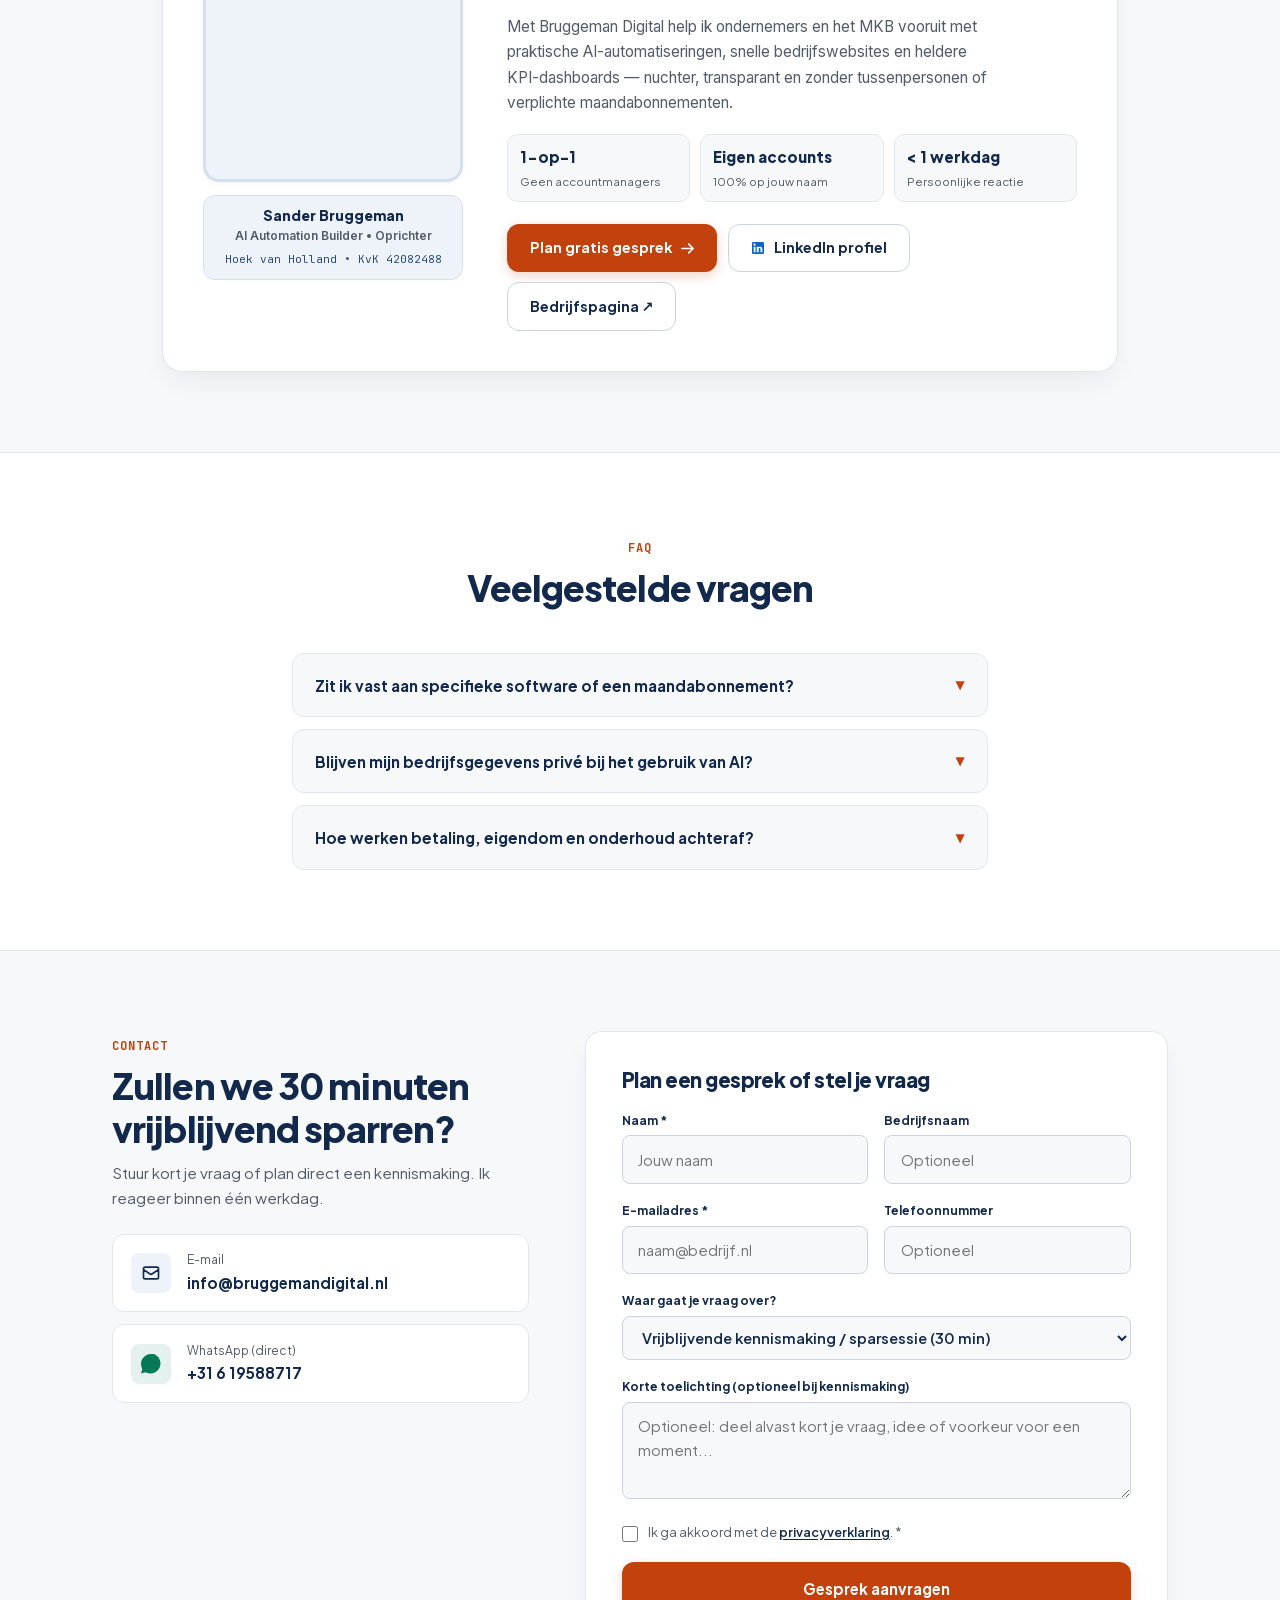
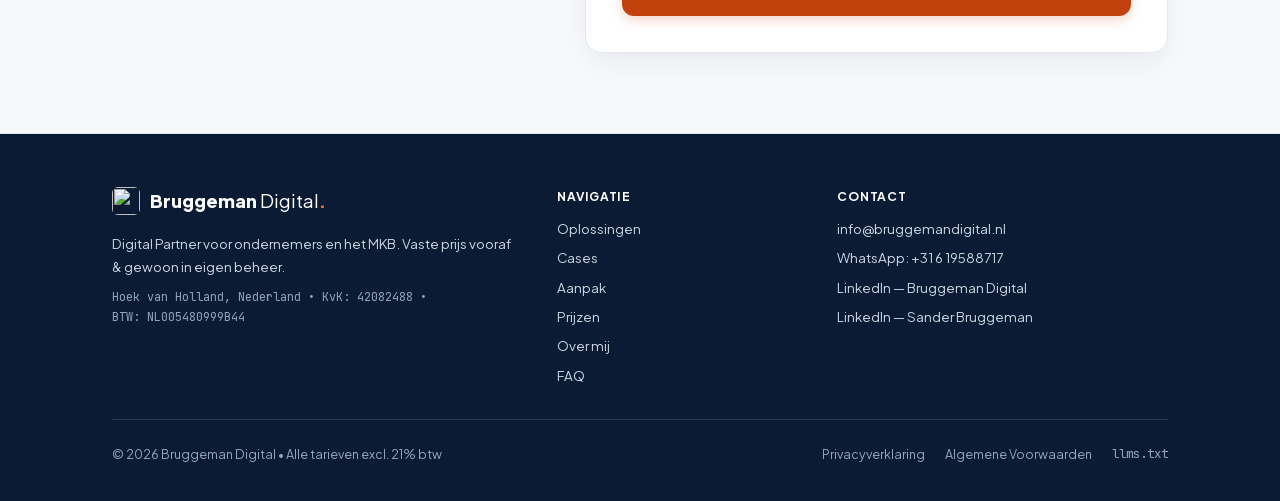
==== commit c2ba4201: "style(redesign): align Over mij footer nav, polish 1440px hero checks & enrich about card" ====
--- a/index.html
+++ b/index.html
@@ -46,7 +46,7 @@
   <link rel="alternate" type="text/plain" href="https://www.bruggemandigital.nl/llms.txt" title="LLMs Context & Pricing Documentation" />
 
   <!-- Stylesheet (includes self-hosted fonts) -->
-  <link rel="stylesheet" href="styles.css?v=6" />
+  <link rel="stylesheet" href="styles.css?v=7" />
 
   <!-- Rich JSON-LD Structured Data (@graph) for SEO & Generative Engine Optimization (GEO) -->
   <script type="application/ld+json">
@@ -771,27 +771,57 @@
       </div>
     </section>
 
-    <!-- ================= 8. OVER SANDER ================= -->
+    <!-- ================= 8. OVER MIJ ================= -->
     <section id="over-mij" class="section">
       <div class="container about-container">
-        <div class="about-grid">
-          <div class="portrait-wrap">
-            <div class="portrait-frame">
-              <img src="assets/sander-portrait.jpg" alt="Sander Bruggeman - Oprichter Bruggeman Digital" class="portrait-img" width="440" height="440" loading="lazy" />
-            </div>
-          </div>
-
-          <div>
-            <span class="section-label">Over mij</span>
-            <h2 class="section-title" style="margin-bottom: 0.75rem;">Rechtstreeks schakelen met de bouwer</h2>
-            <p style="font-size: 0.96rem; color: var(--muted); margin-bottom: 0.85rem;">
-              Ik ben Sander Bruggeman (<strong style="color: var(--navy);">AI Automation Builder</strong>, Hoek van Holland). Met Bruggeman Digital help ik ondernemers en het MKB vooruit met praktische AI-toepassingen, websites en dashboards — nuchter, transparant en zonder tussenpersonen.
-            </p>
-            <div class="about-meta">
-              <a href="https://www.linkedin.com/in/sander-bruggeman-415596197/" target="_blank" rel="noopener noreferrer" class="btn btn--surface">
-                <svg width="16" height="16" fill="#0A66C2" viewBox="0 0 24 24" aria-hidden="true"><path d="M19 3a2 2 0 0 1 2 2v14a2 2 0 0 1-2 2H5a2 2 0 0 1-2-2V5a2 2 0 0 1 2-2h14m-.5 15.5v-5.3a3.26 3.26 0 0 0-3.26-3.26c-.85 0-1.84.52-2.28 1.3v-1.11h-2.79v8.37h2.79v-4.93c0-.77.62-1.4 1.39-1.4a1.4 1.4 0 0 1 1.4 1.4v4.93h2.75M6.88 8.56a1.68 1.68 0 0 0 1.68-1.68c0-.93-.75-1.69-1.68-1.69a1.69 1.69 0 0 0-1.69 1.69c0 .93.76 1.68 1.69 1.68m1.39 9.94v-8.37H5.5v8.37h2.77z"/></svg>
-                <span>LinkedIn profiel</span>
-              </a>
+        <div class="about-card">
+          <div class="about-grid">
+            <div class="about-profile-col">
+              <div class="portrait-frame">
+                <img src="assets/sander-portrait.jpg" alt="Sander Bruggeman - Oprichter Bruggeman Digital" class="portrait-img" width="440" height="440" loading="lazy" />
+              </div>
+              <div class="about-id-badge">
+                <strong class="about-id-name">Sander Bruggeman</strong>
+                <span class="about-id-role">AI Automation Builder • Oprichter</span>
+                <span class="about-id-loc mono">Hoek van Holland • KvK&nbsp;42082488</span>
+              </div>
+            </div>
+
+            <div class="about-content-col">
+              <span class="section-label">Over mij</span>
+              <h2 class="section-title" style="margin-bottom: 0.75rem;">Rechtstreeks schakelen met de bouwer</h2>
+              <p class="about-lead">
+                Met Bruggeman Digital help ik ondernemers en het MKB vooruit met praktische AI-automatiseringen, snelle bedrijfswebsites en heldere KPI-dashboards — nuchter, transparant en zonder tussenpersonen of verplichte maandabonnementen.
+              </p>
+
+              <div class="about-highlights">
+                <div class="about-highlight-box">
+                  <span class="about-highlight-val">1-op-1</span>
+                  <span class="about-highlight-lbl">Geen accountmanagers</span>
+                </div>
+                <div class="about-highlight-box">
+                  <span class="about-highlight-val">Eigen accounts</span>
+                  <span class="about-highlight-lbl">100% op jouw naam</span>
+                </div>
+                <div class="about-highlight-box">
+                  <span class="about-highlight-val">&lt; 1 werkdag</span>
+                  <span class="about-highlight-lbl">Persoonlijke reactie</span>
+                </div>
+              </div>
+
+              <div class="about-meta">
+                <a href="#contact" data-package-select="Vrijblijvende kennismaking / sparsessie (30 min)" class="btn btn--orange">
+                  <span>Plan gratis gesprek</span>
+                  <svg width="15" height="15" fill="none" stroke="currentColor" viewBox="0 0 24 24" aria-hidden="true"><path stroke-linecap="round" stroke-linejoin="round" stroke-width="2.5" d="M14 5l7 7m0 0l-7 7m7-7H3"/></svg>
+                </a>
+                <a href="https://www.linkedin.com/in/sander-bruggeman-415596197/" target="_blank" rel="noopener noreferrer" class="btn btn--surface">
+                  <svg width="16" height="16" fill="#0A66C2" viewBox="0 0 24 24" aria-hidden="true"><path d="M19 3a2 2 0 0 1 2 2v14a2 2 0 0 1-2 2H5a2 2 0 0 1-2-2V5a2 2 0 0 1 2-2h14m-.5 15.5v-5.3a3.26 3.26 0 0 0-3.26-3.26c-.85 0-1.84.52-2.28 1.3v-1.11h-2.79v8.37h2.79v-4.93c0-.77.62-1.4 1.39-1.4a1.4 1.4 0 0 1 1.4 1.4v4.93h2.75M6.88 8.56a1.68 1.68 0 0 0 1.68-1.68c0-.93-.75-1.69-1.68-1.69a1.69 1.69 0 0 0-1.69 1.69c0 .93.76 1.68 1.69 1.68m1.39 9.94v-8.37H5.5v8.37h2.77z"/></svg>
+                  <span>LinkedIn profiel</span>
+                </a>
+                <a href="https://www.linkedin.com/company/146948241/" target="_blank" rel="noopener noreferrer" class="btn btn--surface">
+                  <span>Bedrijfspagina ↗</span>
+                </a>
+              </div>
             </div>
           </div>
         </div>
@@ -949,7 +979,7 @@
             <li><a href="#werk">Cases</a></li>
             <li><a href="#werkwijze">Aanpak</a></li>
             <li><a href="#prijzen">Prijzen</a></li>
-            <li><a href="#over-mij">Over Sander</a></li>
+            <li><a href="#over-mij">Over mij</a></li>
             <li><a href="#faq">FAQ</a></li>
           </ul>
         </div>
--- a/styles.css
+++ b/styles.css
@@ -535,10 +535,10 @@
 .hero-checks {
   display: flex;
   flex-wrap: wrap;
-  gap: 0.6rem 1.5rem;
+  gap: 0.55rem 1.05rem;
   padding-top: 1.25rem;
   border-top: 1px solid var(--navy-tint-border);
-  font-size: 0.86rem;
+  font-size: 0.81rem;
   font-weight: 600;
   color: var(--navy);
 }
@@ -546,7 +546,8 @@
 .hero-check-item {
   display: inline-flex;
   align-items: center;
-  gap: 0.45rem;
+  gap: 0.38rem;
+  white-space: nowrap;
 }
 
 .hero-check-icon {
@@ -1388,46 +1389,57 @@
 }
 
 /* ==========================================================================
-   SECTION: OVER SANDER BRUGGEMAN
+   SECTION: OVER MIJ (SANDER BRUGGEMAN)
    ========================================================================== */
 .about-container {
-  max-width: 960px;
+  max-width: 1020px;
   margin: 0 auto;
+}
+
+.about-card {
+  background-color: var(--surface);
+  border: 1px solid var(--border-solid);
+  border-top: 3px solid var(--navy);
+  border-radius: var(--radius-xl);
+  padding: clamp(1.65rem, 3.2vw, 2.5rem);
+  box-shadow: var(--shadow-card);
 }
 
 .about-grid {
   display: grid;
   grid-template-columns: 1fr;
-  gap: 2.25rem;
-  align-items: center;
-}
-
-@media (min-width: 768px) {
+  gap: 2rem;
+  align-items: center;
+}
+
+@media (min-width: 820px) {
   .about-grid {
-    grid-template-columns: 4fr 8fr;
-    gap: 3.25rem;
-  }
-}
-
-.portrait-wrap {
-  display: flex;
-  justify-content: center;
+    grid-template-columns: 260px 1fr;
+    gap: 2.75rem;
+  }
+}
+
+.about-profile-col {
+  display: flex;
+  flex-direction: column;
+  align-items: center;
+  gap: 0.85rem;
 }
 
 .portrait-frame {
-  width: 230px;
-  height: 230px;
+  width: 220px;
+  height: 220px;
   border-radius: var(--radius-lg);
   overflow: hidden;
-  border: 4px solid var(--surface);
-  box-shadow: var(--shadow-elevated);
+  border: 3px solid var(--navy-tint-border);
+  box-shadow: var(--shadow-soft);
   background-color: var(--navy-tint);
 }
 
-@media (min-width: 640px) {
+@media (min-width: 820px) {
   .portrait-frame {
-    width: 250px;
-    height: 250px;
+    width: 100%;
+    height: 248px;
   }
 }
 
@@ -1437,11 +1449,86 @@
   object-fit: cover;
 }
 
+.about-id-badge {
+  width: 100%;
+  max-width: 260px;
+  background-color: var(--navy-tint);
+  border: 1px solid var(--navy-tint-border);
+  border-radius: var(--radius-md);
+  padding: 0.65rem 0.85rem;
+  text-align: center;
+}
+
+.about-id-name {
+  display: block;
+  font-size: 0.88rem;
+  font-weight: 800;
+  color: var(--navy);
+  line-height: 1.25;
+}
+
+.about-id-role {
+  display: block;
+  font-family: var(--font-body);
+  font-size: 0.74rem;
+  font-weight: 600;
+  color: var(--muted);
+  margin-top: 0.15rem;
+}
+
+.about-id-loc {
+  display: block;
+  font-size: 0.69rem;
+  color: var(--navy-light);
+  margin-top: 0.25rem;
+}
+
+.about-lead {
+  font-family: var(--font-body);
+  font-size: 0.96rem;
+  color: var(--muted);
+  line-height: 1.65;
+  margin-bottom: 1.15rem;
+}
+
+.about-highlights {
+  display: grid;
+  grid-template-columns: repeat(3, 1fr);
+  gap: 0.65rem;
+  margin-bottom: 1.35rem;
+}
+
+@media (max-width: 600px) {
+  .about-highlights {
+    grid-template-columns: 1fr;
+  }
+}
+
+.about-highlight-box {
+  background-color: var(--bg);
+  border: 1px solid var(--border-solid);
+  border-radius: 0.65rem;
+  padding: 0.65rem 0.75rem;
+}
+
+.about-highlight-val {
+  display: block;
+  font-size: 0.94rem;
+  font-weight: 800;
+  color: var(--navy);
+}
+
+.about-highlight-lbl {
+  display: block;
+  font-size: 0.72rem;
+  color: var(--muted);
+  margin-top: 0.12rem;
+}
+
 .about-meta {
-  margin-top: 1.35rem;
   display: flex;
   flex-wrap: wrap;
-  gap: 0.75rem;
+  gap: 0.65rem;
 }
 
 /* ==========================================================================
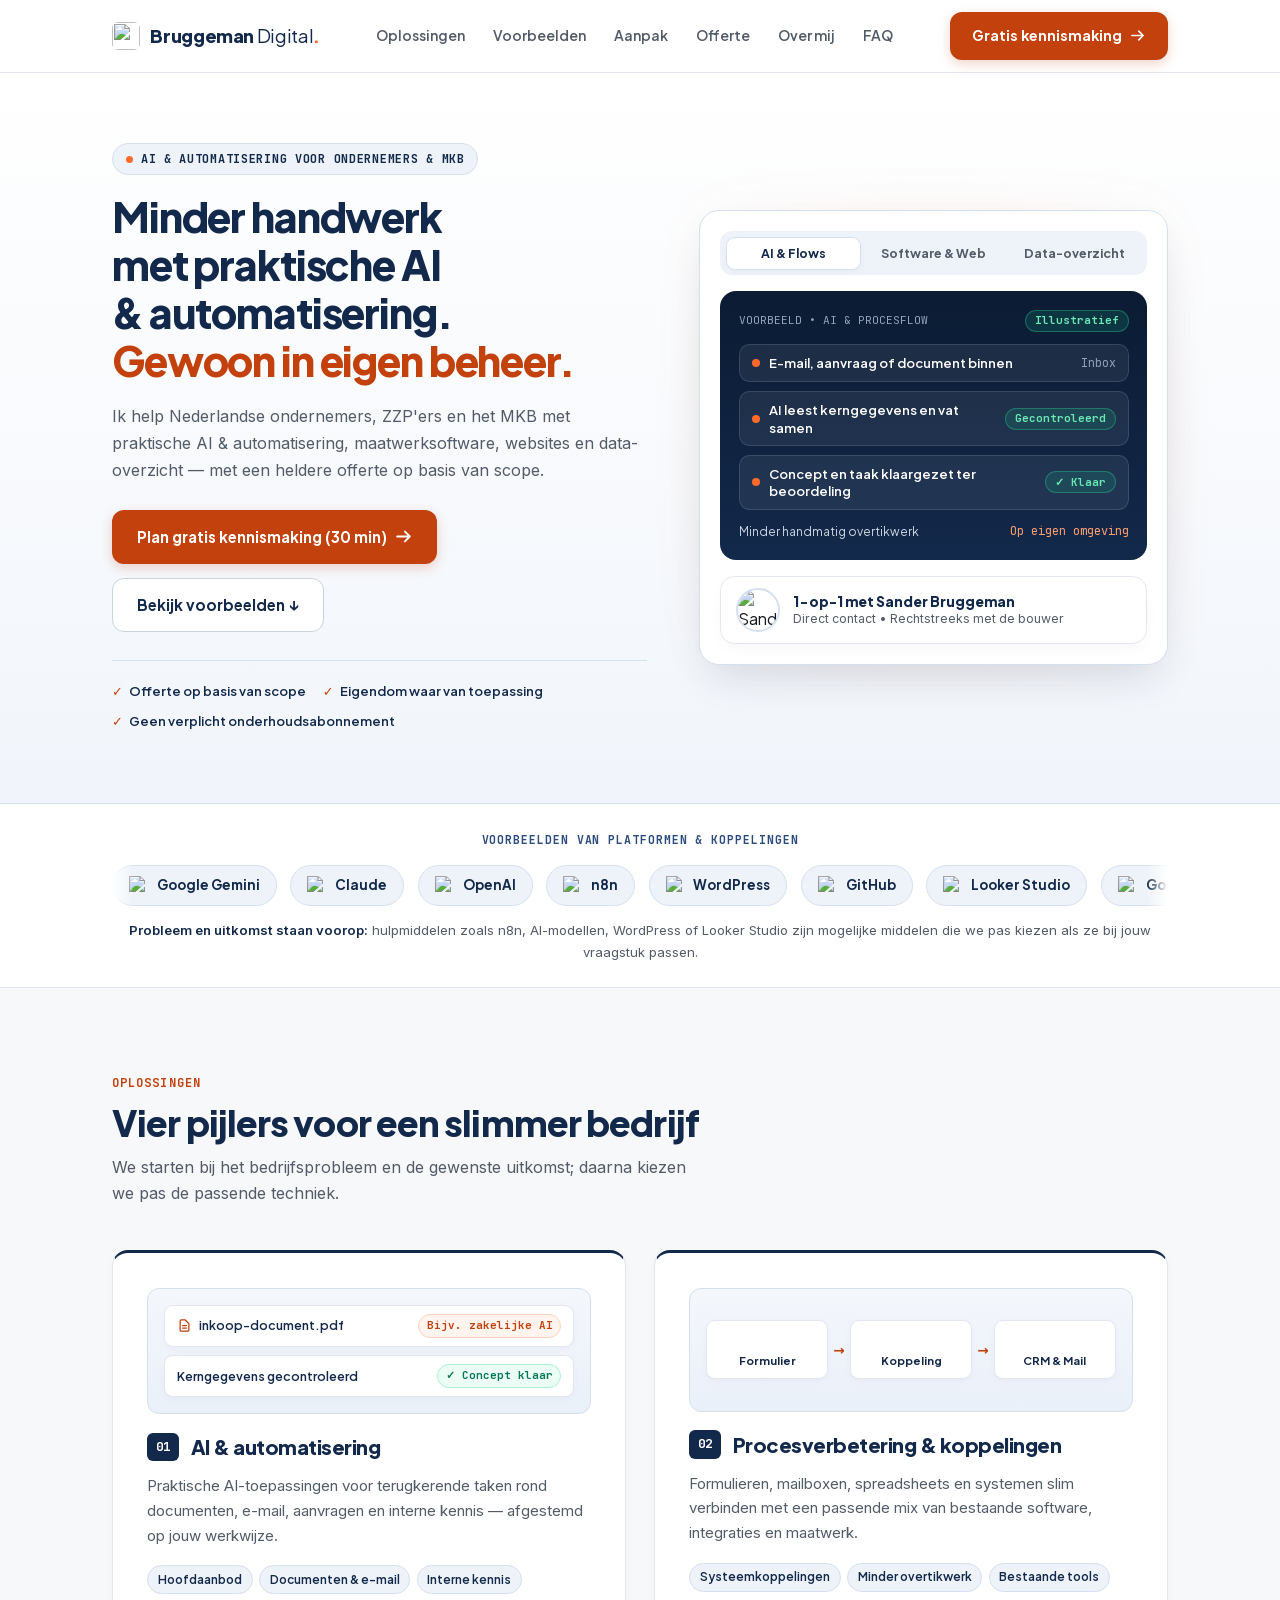
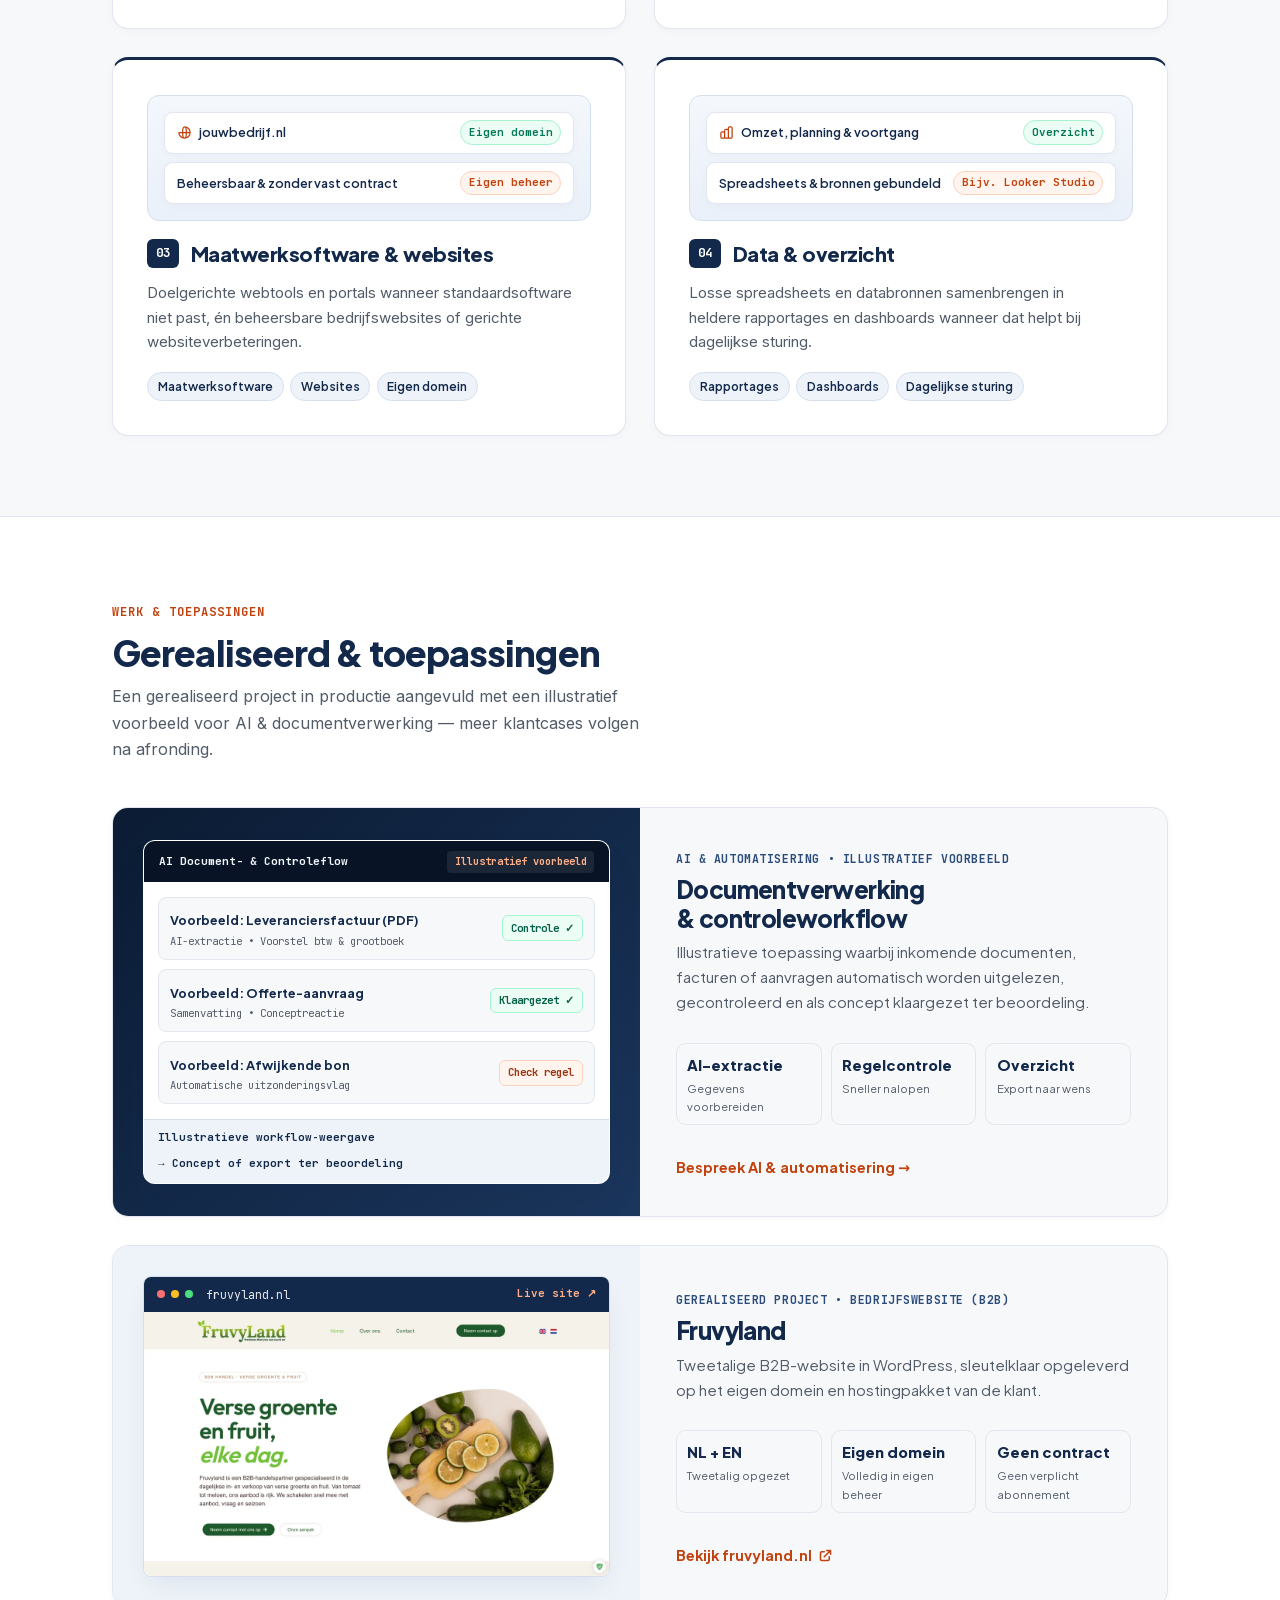
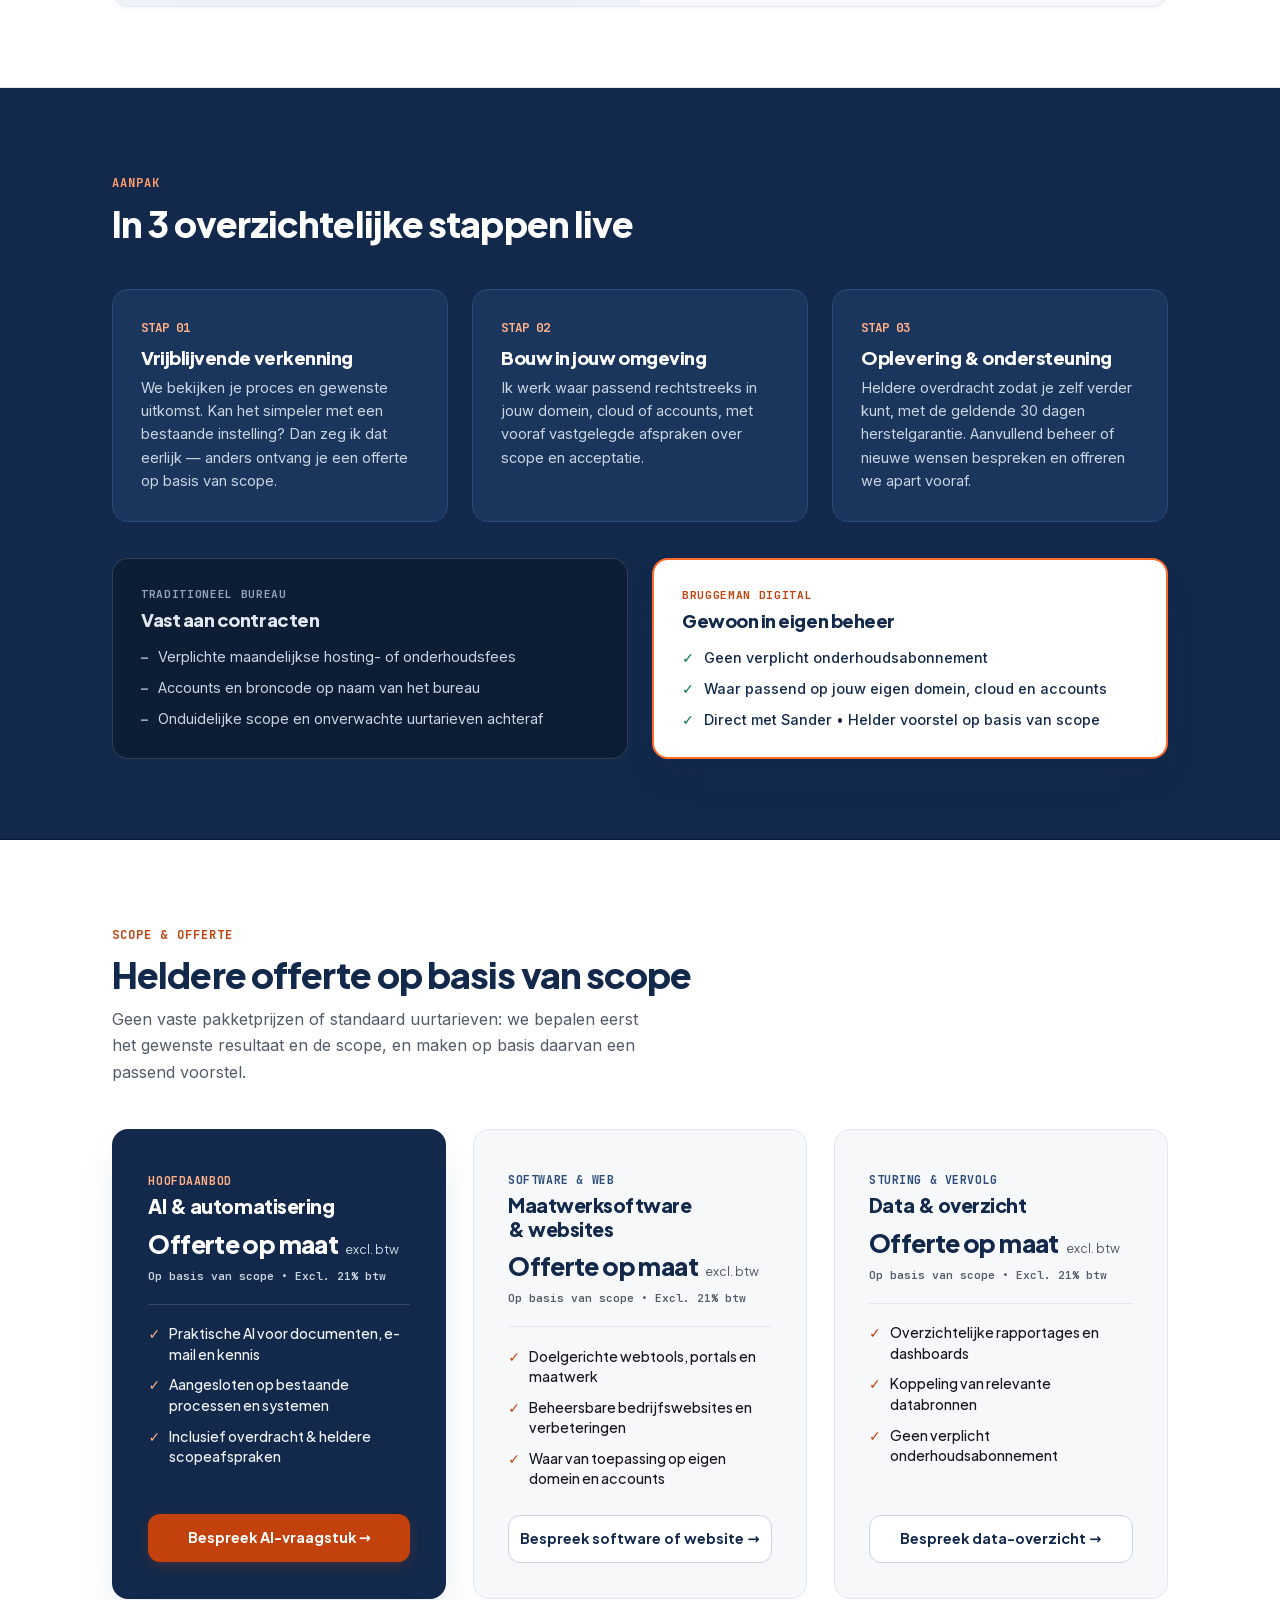
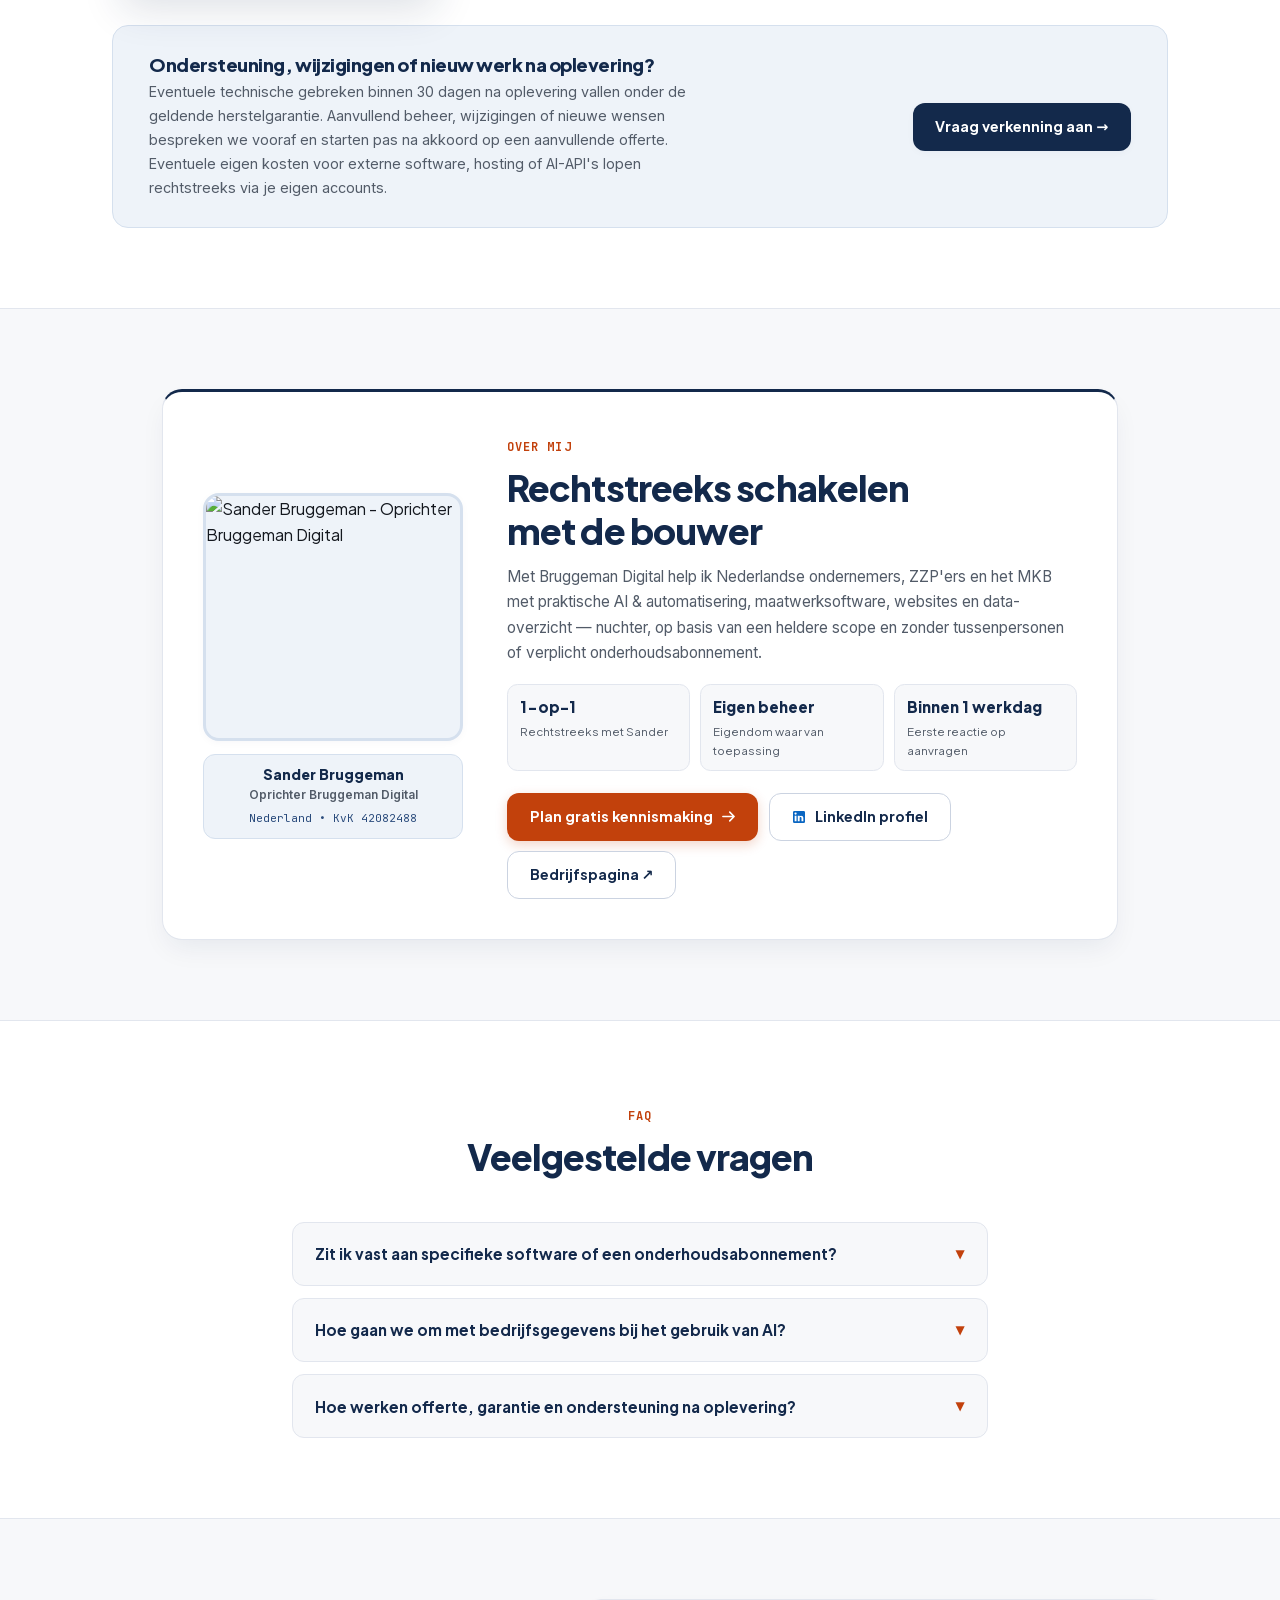
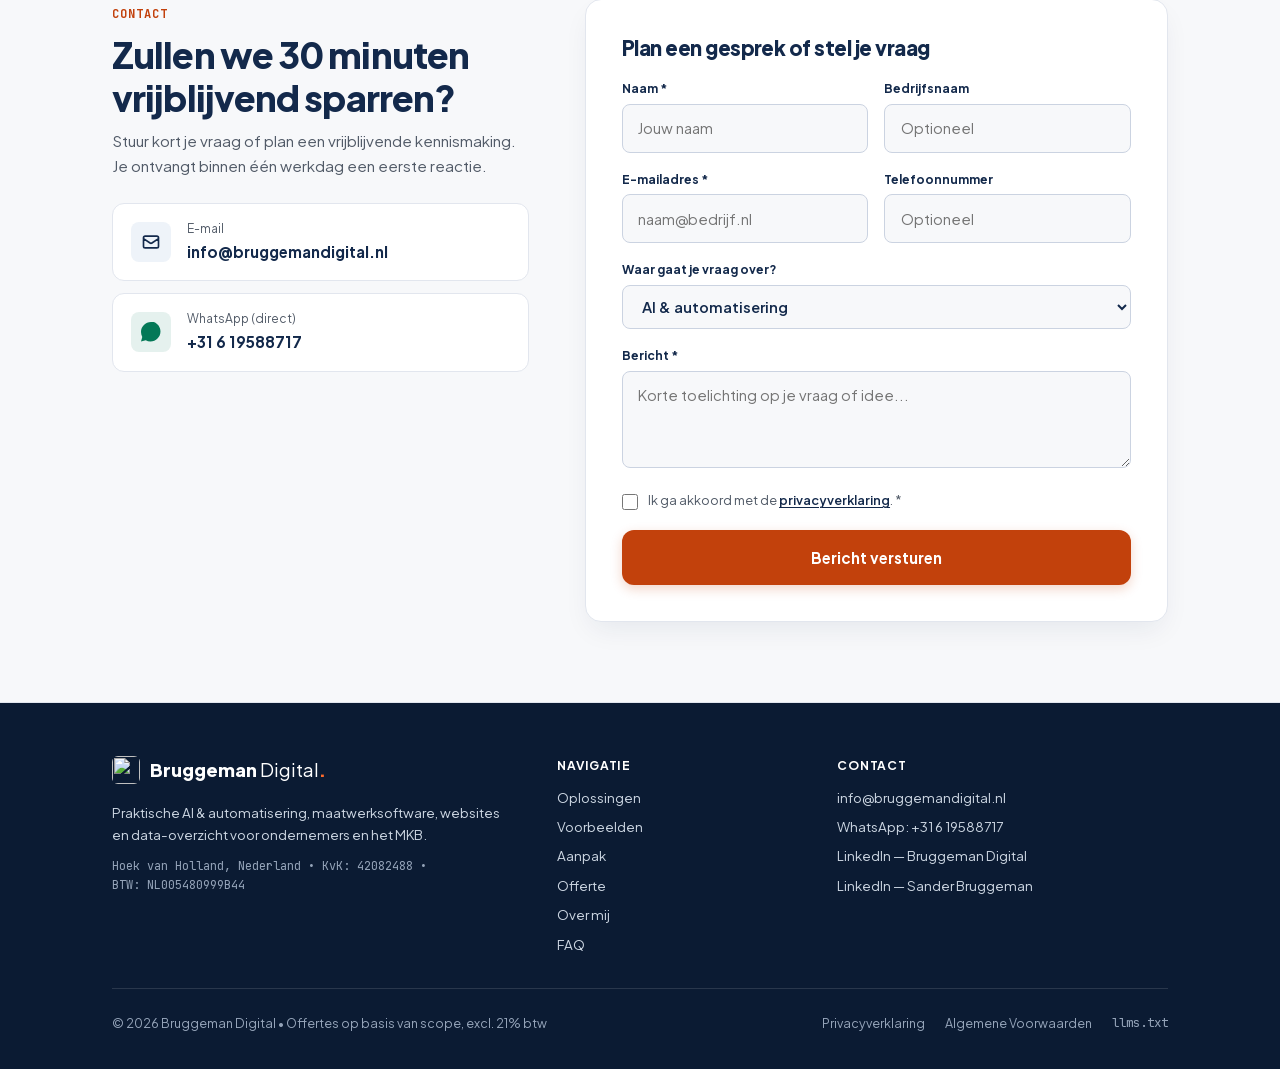
==== commit d5889632: "Launch AI-first positioning, Fruvyland case, hero stage polish, and footer-only location" ====
--- a/index.html
+++ b/index.html
@@ -5,15 +5,15 @@
   <meta name="viewport" content="width=device-width, initial-scale=1.0" />
 
   <!-- Primary SEO & GEO Meta Tags -->
-  <title>Bruggeman Digital | Digital Partner voor het MKB — AI, Websites &amp; Dashboards</title>
-  <meta name="description" content="Digital Partner voor ondernemers en het MKB. Minder handwerk met AI-automatisering, snelle bedrijfswebsites en heldere KPI-dashboards — vaste prijs vooraf &amp; 100% in eigen beheer." />
+  <title>Bruggeman Digital | AI &amp; Automatisering, Software &amp; Websites voor MKB</title>
+  <meta name="description" content="Praktische AI &amp; automatisering, procesverbetering, maatwerksoftware, websites en data-overzicht voor Nederlandse ondernemers en het MKB. Offerte op basis van scope, zonder verplicht abonnement." />
   <meta name="author" content="Sander Bruggeman - Bruggeman Digital" />
-  <meta name="keywords" content="AI automatisering MKB, procesautomatisering zelfstandigen en MKB, n8n ervaring Nederland, WordPress website laten maken, Looker Studio dashboard, webapplicatie op maat, Digital Partner MKB Rotterdam, Amsterdam, Utrecht, Randstad, Bruggeman Digital" />
+  <meta name="keywords" content="AI automatisering MKB, procesverbetering ondernemers, maatwerksoftware MKB, bedrijfswebsite laten maken, webtools op maat, data en KPI overzicht, Bruggeman Digital, Nederland" />
   <link rel="canonical" href="https://www.bruggemandigital.nl/" />
 
   <!-- Geo & Local Business Meta -->
   <meta name="geo.region" content="NL-ZH" />
-  <meta name="geo.placename" content="Hoek van Holland, Rotterdam, Randstad, Nederland" />
+  <meta name="geo.placename" content="Hoek van Holland, Nederland" />
 
   <!-- Favicon & Touch Icons -->
   <link rel="icon" href="favicon.ico" sizes="32x32" />
@@ -27,8 +27,8 @@
   <!-- Open Graph / Social Sharing -->
   <meta property="og:type" content="website" />
   <meta property="og:url" content="https://www.bruggemandigital.nl/" />
-  <meta property="og:title" content="Bruggeman Digital | Digital Partner voor Ondernemers &amp; MKB" />
-  <meta property="og:description" content="AI-automatisering, bedrijfswebsites en dashboards voor het MKB. Op je eigen accounts, zonder verplichte maandabonnementen." />
+  <meta property="og:title" content="Bruggeman Digital | AI &amp; Automatisering voor Ondernemers &amp; MKB" />
+  <meta property="og:description" content="Praktische AI &amp; automatisering, maatwerksoftware, websites en data-overzicht. Offerte op basis van scope en zonder verplicht onderhoudsabonnement." />
   <meta property="og:image" content="https://www.bruggemandigital.nl/assets/og-image.png" />
   <meta property="og:image:width" content="1200" />
   <meta property="og:image:height" content="630" />
@@ -38,15 +38,15 @@
   <!-- Twitter Card -->
   <meta name="twitter:card" content="summary_large_image" />
   <meta name="twitter:url" content="https://www.bruggemandigital.nl/" />
-  <meta name="twitter:title" content="Bruggeman Digital | Digital Partner voor Ondernemers &amp; MKB" />
-  <meta name="twitter:description" content="AI-automatisering, weboplossingen en dashboards voor ondernemers en MKB. Vaste prijs vooraf &amp; gewoon in eigen beheer." />
+  <meta name="twitter:title" content="Bruggeman Digital | AI &amp; Automatisering voor Ondernemers &amp; MKB" />
+  <meta name="twitter:description" content="Praktische AI &amp; automatisering, maatwerksoftware, websites en data-overzicht voor ondernemers en het MKB. Offerte op basis van scope." />
   <meta name="twitter:image" content="https://www.bruggemandigital.nl/assets/og-image.png" />
 
   <!-- LLM Discovery Link -->
-  <link rel="alternate" type="text/plain" href="https://www.bruggemandigital.nl/llms.txt" title="LLMs Context & Pricing Documentation" />
+  <link rel="alternate" type="text/plain" href="https://www.bruggemandigital.nl/llms.txt" title="LLMs Context &amp; Services Documentation" />
 
   <!-- Stylesheet (includes self-hosted fonts) -->
-  <link rel="stylesheet" href="styles.css?v=7" />
+  <link rel="stylesheet" href="styles.css?v=8" />
 
   <!-- Rich JSON-LD Structured Data (@graph) for SEO & Generative Engine Optimization (GEO) -->
   <script type="application/ld+json">
@@ -57,18 +57,17 @@
         "@type": ["ProfessionalService", "LocalBusiness"],
         "@id": "https://www.bruggemandigital.nl/#organization",
         "name": "Bruggeman Digital",
-        "alternateName": "Bruggeman Digital — Digital Partner voor Ondernemers & MKB",
+        "alternateName": "Bruggeman Digital — AI & Automatisering, Software & Websites",
         "url": "https://www.bruggemandigital.nl/",
         "logo": "https://www.bruggemandigital.nl/assets/logo-exports/bruggeman-digital-logo-on-white-2x.png",
         "image": "https://www.bruggemandigital.nl/assets/sander-portrait.jpg",
-        "description": "Digital Partner voor zelfstandigen en het MKB in Nederland. Ontwerp en bouw van AI-toepassingen, procesautomatisering, bedrijfswebsites, webapplicaties en dashboards. Ingericht op eigen accounts zonder verplichte maandabonnementen.",
+        "description": "Praktische AI & automatisering, procesverbetering, maatwerksoftware, websites en data-overzicht voor ondernemers, ZZP'ers en mkb-bedrijven in Nederland. Offerte op basis van scope, zonder verplicht onderhoudsabonnement.",
         "founder": {
           "@id": "https://www.bruggemandigital.nl/#sander-bruggeman"
         },
         "sameAs": [
           "https://www.linkedin.com/company/146948241/"
         ],
-        "priceRange": "€1250 - €2000",
         "currenciesAccepted": "EUR",
         "paymentAccepted": "Factuur, Bankoverschrijving",
         "email": "info@bruggemandigital.nl",
@@ -93,31 +92,47 @@
         "hasOfferCatalog": {
           "@type": "OfferCatalog",
           "@id": "https://www.bruggemandigital.nl/#offercatalog",
-          "name": "Richtprijzen, Projecttrajecten & Maatwerk",
+          "name": "Diensten (Offerte op basis van scope)",
           "itemListElement": [
             {
               "@type": "Offer",
-              "name": "AI & Automatisering Sprint (richtprijs)",
-              "price": "1750.00",
-              "priceCurrency": "EUR"
+              "itemOffered": {
+                "@type": "Service",
+                "name": "AI & automatisering",
+                "description": "Praktische AI-toepassingen voor terugkerende bedrijfsprocessen, documenten, e-mail en interne kennis, met offerte op basis van scope."
+              }
             },
             {
               "@type": "Offer",
-              "name": "All-In Bedrijfswebsite (richtprijs)",
-              "price": "2000.00",
-              "priceCurrency": "EUR"
+              "itemOffered": {
+                "@type": "Service",
+                "name": "Procesverbetering & systeemkoppelingen",
+                "description": "Formulieren, mailboxen, systemen en spreadsheets verbinden met een passende mix van bestaande software, integraties en maatwerk."
+              }
             },
             {
               "@type": "Offer",
-              "name": "Data & KPI Dashboard Setup (richtprijs)",
-              "price": "1250.00",
-              "priceCurrency": "EUR"
+              "itemOffered": {
+                "@type": "Service",
+                "name": "Maatwerksoftware & webtools",
+                "description": "Doelgerichte webapplicaties, portals en tools wanneer standaardsoftware niet goed past."
+              }
             },
             {
               "@type": "Offer",
-              "name": "Maatwerk Webapplicaties & Hulp op Afroep",
-              "price": "75.00",
-              "priceCurrency": "EUR"
+              "itemOffered": {
+                "@type": "Service",
+                "name": "Websites",
+                "description": "Beheersbare bedrijfswebsites en gerichte verbeteringen aan bestaande websites."
+              }
+            },
+            {
+              "@type": "Offer",
+              "itemOffered": {
+                "@type": "Service",
+                "name": "Data & overzicht",
+                "description": "Overzichtelijke rapportages en dashboards wanneer die helpen bij dagelijkse sturing."
+              }
             }
           ]
         }
@@ -126,7 +141,7 @@
         "@type": "Person",
         "@id": "https://www.bruggemandigital.nl/#sander-bruggeman",
         "name": "Sander Bruggeman",
-        "jobTitle": "AI Automation Builder & Oprichter Bruggeman Digital",
+        "jobTitle": "Oprichter Bruggeman Digital — AI & Automatisering, Software & Websites",
         "image": "https://www.bruggemandigital.nl/assets/sander-portrait.jpg",
         "url": "https://www.bruggemandigital.nl/",
         "worksFor": { "@id": "https://www.bruggemandigital.nl/#organization" },
@@ -150,15 +165,15 @@
 
       <nav class="nav-links" aria-label="Hoofdnavigatie">
         <a href="#diensten" class="nav-link">Oplossingen</a>
-        <a href="#werk" class="nav-link">Cases</a>
+        <a href="#werk" class="nav-link">Voorbeelden</a>
         <a href="#werkwijze" class="nav-link">Aanpak</a>
-        <a href="#prijzen" class="nav-link">Prijzen</a>
+        <a href="#prijzen" class="nav-link">Offerte</a>
         <a href="#over-mij" class="nav-link">Over mij</a>
         <a href="#faq" class="nav-link">FAQ</a>
       </nav>
 
       <div class="nav-actions">
-        <a href="#contact" data-package-select="Vrijblijvende kennismaking / sparsessie (30 min)" class="btn btn--orange">
+        <a href="#contact" data-package-select="Vrijblijvende kennismaking (30 min)" class="btn btn--orange">
           <span>Gratis kennismaking</span>
           <svg width="15" height="15" fill="none" stroke="currentColor" viewBox="0 0 24 24" aria-hidden="true"><path stroke-linecap="round" stroke-linejoin="round" stroke-width="2.5" d="M14 5l7 7m0 0l-7 7m7-7H3"/></svg>
         </a>
@@ -175,12 +190,12 @@
       <div class="container">
         <nav class="mobile-nav-list" aria-label="Mobiele navigatie">
           <a href="#diensten" class="mobile-nav-link">Oplossingen</a>
-          <a href="#werk" class="mobile-nav-link">Cases</a>
+          <a href="#werk" class="mobile-nav-link">Voorbeelden</a>
           <a href="#werkwijze" class="mobile-nav-link">Aanpak</a>
-          <a href="#prijzen" class="mobile-nav-link">Prijzen</a>
+          <a href="#prijzen" class="mobile-nav-link">Offerte</a>
           <a href="#over-mij" class="mobile-nav-link">Over mij</a>
           <a href="#faq" class="mobile-nav-link">FAQ</a>
-          <a href="#contact" data-package-select="Vrijblijvende kennismaking / sparsessie (30 min)" class="btn btn--orange" style="width: 100%; margin-top: 0.5rem;">
+          <a href="#contact" data-package-select="Vrijblijvende kennismaking (30 min)" class="btn btn--orange" style="width: 100%; margin-top: 0.5rem;">
             <span>Gratis kennismaking</span>
           </a>
         </nav>
@@ -197,107 +212,107 @@
           <div>
             <div class="hero-eyebrow">
               <span class="hero-eyebrow-dot" aria-hidden="true"></span>
-              <span>Digital Partner voor Ondernemers &amp; MKB</span>
+              <span>AI &amp; Automatisering voor Ondernemers &amp; MKB</span>
             </div>
 
             <h1 class="hero-title">
-              Minder handwerk. Sterkere websites. <span class="hero-highlight">Gewoon in eigen beheer.</span>
+              Minder handwerk met praktische AI &amp; automatisering. <span class="hero-highlight">Gewoon in eigen beheer.</span>
             </h1>
 
             <p class="hero-lead">
-              Ik ontwerp en bouw AI-automatiseringen, snelle bedrijfswebsites en KPI-dashboards op jouw eigen accounts — voor een vaste prijs vooraf.
+              Ik help Nederlandse ondernemers, ZZP'ers en het MKB met praktische AI &amp; automatisering, maatwerksoftware, websites en data-overzicht — met een heldere offerte op basis van scope.
             </p>
 
             <div class="hero-ctas">
-              <a href="#contact" data-package-select="Vrijblijvende kennismaking / sparsessie (30 min)" class="btn btn--orange btn--lg">
-                <span>Plan gratis gesprek (30 min)</span>
+              <a href="#contact" data-package-select="Vrijblijvende kennismaking (30 min)" class="btn btn--orange btn--lg">
+                <span>Plan gratis kennismaking (30 min)</span>
                 <svg width="17" height="17" fill="none" stroke="currentColor" viewBox="0 0 24 24" aria-hidden="true"><path stroke-linecap="round" stroke-linejoin="round" stroke-width="2.5" d="M14 5l7 7m0 0l-7 7m7-7H3"/></svg>
               </a>
               <a href="#werk" class="btn btn--surface btn--lg">
-                <span>Bekijk live cases ↓</span>
+                <span>Bekijk voorbeelden ↓</span>
               </a>
             </div>
 
             <div class="hero-checks">
-              <span class="hero-check-item"><span class="hero-check-icon">✓</span> Vaste prijs vooraf</span>
-              <span class="hero-check-item"><span class="hero-check-icon">✓</span> 100% jouw eigendom</span>
-              <span class="hero-check-item"><span class="hero-check-icon">✓</span> € 0,- verplichte maandkosten</span>
+              <span class="hero-check-item"><span class="hero-check-icon">✓</span> Offerte op basis van scope</span>
+              <span class="hero-check-item"><span class="hero-check-icon">✓</span> Eigendom waar van toepassing</span>
+              <span class="hero-check-item"><span class="hero-check-icon">✓</span> Geen verplicht onderhoudsabonnement</span>
             </div>
           </div>
 
           <!-- Rechter Kolom: Interactieve Product-Showcase (3 tabs) -->
           <div class="hero-visual-wrap">
             <div class="hero-visual-backdrop" aria-hidden="true"></div>
-            <div class="hero-stage-card" aria-label="Interactieve voorbeelden van AI-automatisering, websites en dashboards">
+            <div class="hero-stage-card" aria-label="Illustratieve voorbeelden van AI-automatisering, software, websites en data-overzicht">
 
               <div class="hero-stage-tabs" role="tablist" aria-label="Kies een oplossing">
                 <button type="button" id="stage-tab-ai" role="tab" aria-selected="true" aria-controls="stage-panel-ai" tabindex="0" data-stage-tab="ai" class="hero-stage-tab is-active">AI &amp; Flows</button>
-                <button type="button" id="stage-tab-web" role="tab" aria-selected="false" aria-controls="stage-panel-web" tabindex="-1" data-stage-tab="web" class="hero-stage-tab">Websites</button>
-                <button type="button" id="stage-tab-kpi" role="tab" aria-selected="false" aria-controls="stage-panel-kpi" tabindex="-1" data-stage-tab="kpi" class="hero-stage-tab">Dashboards</button>
+                <button type="button" id="stage-tab-web" role="tab" aria-selected="false" aria-controls="stage-panel-web" tabindex="-1" data-stage-tab="web" class="hero-stage-tab">Software &amp; Web</button>
+                <button type="button" id="stage-tab-kpi" role="tab" aria-selected="false" aria-controls="stage-panel-kpi" tabindex="-1" data-stage-tab="kpi" class="hero-stage-tab">Data-overzicht</button>
               </div>
 
               <!-- Panel 1: AI & Automatisering -->
               <div id="stage-panel-ai" role="tabpanel" aria-labelledby="stage-tab-ai" data-stage-panel="ai" class="hero-stage-panel is-active">
                 <div class="stage-kicker">
-                  <span>WORKFLOW • N8N + GEMINI AI</span>
-                  <span class="stage-pill-ok">● Actief</span>
+                  <span>VOORBEELD • AI &amp; PROCESFLOW</span>
+                  <span class="stage-pill-ok">Illustratief</span>
                 </div>
                 <div class="stage-flow-list">
                   <div class="stage-flow-step">
-                    <span class="stage-flow-left"><span class="stage-dot"></span> E-mail &amp; PDF-factuur binnen</span>
-                    <span class="mono" style="font-size: 0.72rem; color: #94A3B8;">facturen@</span>
+                    <span class="stage-flow-left"><span class="stage-dot"></span> E-mail, aanvraag of document binnen</span>
+                    <span class="mono" style="font-size: 0.72rem; color: #94A3B8;">Inbox</span>
                   </div>
                   <div class="stage-flow-step">
-                    <span class="stage-flow-left"><span class="stage-dot"></span> AI leest bedragen + KvK/BTW</span>
-                    <span class="stage-pill-ok">0,8 sec</span>
+                    <span class="stage-flow-left"><span class="stage-dot"></span> AI leest kerngegevens en vat samen</span>
+                    <span class="stage-pill-ok">Gecontroleerd</span>
                   </div>
                   <div class="stage-flow-step">
-                    <span class="stage-flow-left"><span class="stage-dot"></span> Geboekt in Drive &amp; Overzicht</span>
+                    <span class="stage-flow-left"><span class="stage-dot"></span> Concept en taak klaargezet ter beoordeling</span>
                     <span class="stage-pill-ok">✓ Klaar</span>
                   </div>
                 </div>
                 <div style="margin-top: 0.75rem; font-size: 0.75rem; color: #CBD5E1; display: flex; justify-content: space-between;">
-                  <span>Nul overtikwerk</span>
+                  <span>Minder handmatig overtikwerk</span>
                   <span class="mono" style="color: #FF9E6D;">Op eigen omgeving</span>
                 </div>
               </div>
 
-              <!-- Panel 2: Websites & Portalen -->
+              <!-- Panel 2: Software & Websites -->
               <div id="stage-panel-web" role="tabpanel" aria-labelledby="stage-tab-web" data-stage-panel="web" class="hero-stage-panel" hidden>
                 <div class="stage-kicker">
-                  <span>ALL-IN BEDRIJFSWEBSITE</span>
-                  <span class="stage-pill-ok">99/100 Speed</span>
+                  <span>VOORBEELD • SOFTWARE &amp; WEBSITE</span>
+                  <span class="stage-pill-ok">Illustratief</span>
                 </div>
                 <div class="stage-kpi-grid">
                   <div class="stage-kpi-box">
-                    <span class="stage-kpi-label">Oplevering</span>
-                    <span class="stage-kpi-val">2–3 wkn</span>
+                    <span class="stage-kpi-label">Onderhoudscontract</span>
+                    <span class="stage-kpi-val">Niet verplicht</span>
                   </div>
                   <div class="stage-kpi-box">
-                    <span class="stage-kpi-label">Bureaucontract</span>
-                    <span class="stage-kpi-val">€ 0 / mnd</span>
+                    <span class="stage-kpi-label">Beheer &amp; domein</span>
+                    <span class="stage-kpi-val">Eigen omgeving</span>
                   </div>
                 </div>
                 <div class="stage-flow-step">
-                  <span class="stage-flow-left"><span class="stage-dot"></span> WordPress of maatwerk webtool op eigen domein</span>
-                  <span class="stage-pill-ok">Live ↗</span>
-                </div>
-              </div>
-
-              <!-- Panel 3: KPI Dashboards -->
+                  <span class="stage-flow-left"><span class="stage-dot"></span> Bedrijfswebsite of webtool op eigen domein</span>
+                  <span class="stage-pill-ok">Eigen beheer</span>
+                </div>
+              </div>
+
+              <!-- Panel 3: Data-overzicht -->
               <div id="stage-panel-kpi" role="tabpanel" aria-labelledby="stage-tab-kpi" data-stage-panel="kpi" class="hero-stage-panel" hidden>
                 <div class="stage-kicker">
-                  <span>REALTIME MKB DASHBOARD</span>
-                  <span class="stage-pill-ok">€ 0,- licenties</span>
+                  <span>DEMO • DATA-OVERZICHT</span>
+                  <span class="stage-pill-ok">Fictieve waarden</span>
                 </div>
                 <div class="stage-kpi-grid">
                   <div class="stage-kpi-box">
-                    <span class="stage-kpi-label">Kwartaalomzet</span>
-                    <span class="stage-kpi-val">€ 48.200</span>
+                    <span class="stage-kpi-label">Voorbeeld: kwartaalomzet</span>
+                    <span class="stage-kpi-val">€ 48.200 (demo)</span>
                   </div>
                   <div class="stage-kpi-box">
-                    <span class="stage-kpi-label">Open offertes</span>
-                    <span class="stage-kpi-val">12 actief</span>
+                    <span class="stage-kpi-label">Voorbeeld: open offertes</span>
+                    <span class="stage-kpi-val">12 (demo)</span>
                   </div>
                 </div>
                 <div class="stage-mini-bars" aria-hidden="true">
@@ -308,13 +323,14 @@
                   <span style="height: 76%"></span>
                   <span class="is-accent" style="height: 96%"></span>
                 </div>
+                <p class="stage-demo-note">Illustratieve demoweergave met fictieve voorbeeldwaarden.</p>
               </div>
 
               <div class="hs-founder" style="margin-top: 1rem;">
                 <img src="assets/sander-portrait.jpg" alt="Sander Bruggeman" class="hs-founder-img" width="42" height="42" />
                 <div>
                   <span class="hs-founder-name">1-op-1 met Sander Bruggeman</span>
-                  <span class="hs-founder-meta">Hoek van Holland • Rechtstreeks met de bouwer</span>
+                  <span class="hs-founder-meta">Direct contact • Rechtstreeks met de bouwer</span>
                 </div>
               </div>
 
@@ -326,8 +342,11 @@
     </section>
 
     <!-- ================= 3. TECH STACK MARQUEE ================= -->
-    <section class="tech-section" aria-label="Technologie en platformen">
+    <section class="tech-section" aria-label="Voorbeelden van middelen en platformen">
       <div class="container">
+        <div class="tech-carousel-header">
+          <span class="tech-label">Voorbeelden van platformen &amp; koppelingen</span>
+        </div>
         <div class="tech-carousel-viewport">
           <div class="tech-carousel-track">
             <div class="tech-pill"><img src="assets/logos/gemini.svg" alt="Google Gemini" class="tech-logo" width="19" height="19" /><span class="tech-name">Google Gemini</span></div>
@@ -358,6 +377,9 @@
             <div class="tech-pill" aria-hidden="true"><img src="assets/logos/lovable.svg" alt="" class="tech-logo" width="19" height="19" /><span class="tech-name">Lovable</span></div>
           </div>
         </div>
+        <p class="tech-compat-note">
+          <strong>Probleem en uitkomst staan voorop:</strong> hulpmiddelen zoals n8n, AI-modellen, WordPress of Looker Studio zijn mogelijke middelen die we pas kiezen als ze bij jouw vraagstuk passen.
+        </p>
       </div>
     </section>
 
@@ -367,39 +389,39 @@
         <div class="section-header">
           <span class="section-label">Oplossingen</span>
           <h2 class="section-title">Vier pijlers voor een slimmer bedrijf</h2>
-          <p class="section-subtitle">Praktisch gebouwd rond de tools die je al gebruikt.</p>
+          <p class="section-subtitle">We starten bij het bedrijfsprobleem en de gewenste uitkomst; daarna kiezen we pas de passende techniek.</p>
         </div>
 
         <div class="pillars-grid">
-          <!-- 01: AI -->
+          <!-- 01: AI & automatisering -->
           <article class="pillar-card">
             <div>
               <div class="bento-visual" aria-hidden="true">
                 <div class="bento-ui-row">
-                  <span class="bento-row-label"><svg width="15" height="15" fill="none" stroke="currentColor" viewBox="0 0 24 24"><path stroke-linecap="round" stroke-linejoin="round" stroke-width="2" d="M9 12h6m-6 4h6m2 5H7a2 2 0 01-2-2V5a2 2 0 012-2h5.586a1 1 0 01.707.293l5.414 5.414a1 1 0 01.293.707V19a2 2 0 01-2 2z"/></svg><span>inkoop-factuur.pdf</span></span>
-                  <span class="bento-chip-orange">Gemini AI</span>
+                  <span class="bento-row-label"><svg width="15" height="15" fill="none" stroke="currentColor" viewBox="0 0 24 24"><path stroke-linecap="round" stroke-linejoin="round" stroke-width="2" d="M9 12h6m-6 4h6m2 5H7a2 2 0 01-2-2V5a2 2 0 012-2h5.586a1 1 0 01.707.293l5.414 5.414a1 1 0 01.293.707V19a2 2 0 01-2 2z"/></svg><span>inkoop-document.pdf</span></span>
+                  <span class="bento-chip-orange">Bijv. zakelijke AI</span>
                 </div>
                 <div class="bento-ui-row">
-                  <span>KvK &amp; BTW 21% gecontroleerd</span>
-                  <span class="bento-chip-ok">✓ Geboekt</span>
+                  <span>Kerngegevens gecontroleerd</span>
+                  <span class="bento-chip-ok">✓ Concept klaar</span>
                 </div>
               </div>
               <div class="pillar-header">
                 <span class="pillar-num">01</span>
-                <h3 class="pillar-title">AI &amp; Documentverwerking</h3>
+                <h3 class="pillar-title">AI &amp; automatisering</h3>
               </div>
               <p class="pillar-desc">
-                Facturen, aanvragen en e-mails automatisch uitlezen, controleren en als concept klaarzetten via veilige zakelijke API's.
+                Praktische AI-toepassingen voor terugkerende taken rond documenten, e-mail, aanvragen en interne kennis — afgestemd op jouw werkwijze.
               </p>
               <div class="bento-tags">
-                <span class="bento-tag">Factuurextractie</span>
-                <span class="bento-tag">E-mail concepten</span>
-                <span class="bento-tag">AVG-veilig</span>
+                <span class="bento-tag">Hoofdaanbod</span>
+                <span class="bento-tag">Documenten &amp; e-mail</span>
+                <span class="bento-tag">Interne kennis</span>
               </div>
             </div>
           </article>
 
-          <!-- 02: Automatisering -->
+          <!-- 02: Procesverbetering & koppelingen -->
           <article class="pillar-card">
             <div>
               <div class="bento-visual" aria-hidden="true">
@@ -411,7 +433,7 @@
                   <span class="bento-pipe-arrow">→</span>
                   <div class="bento-pipe-node">
                     <img src="assets/logos/n8n.svg" alt="" width="16" height="16" />
-                    <span>n8n</span>
+                    <span>Koppeling</span>
                   </div>
                   <span class="bento-pipe-arrow">→</span>
                   <div class="bento-pipe-node">
@@ -422,20 +444,20 @@
               </div>
               <div class="pillar-header">
                 <span class="pillar-num">02</span>
-                <h3 class="pillar-title">Procesautomatisering</h3>
+                <h3 class="pillar-title">Procesverbetering &amp; koppelingen</h3>
               </div>
               <p class="pillar-desc">
-                Formulieren, mailboxen, Drive en overzichten slim koppelen zodat je nooit meer gegevens dubbel hoeft over te typen.
+                Formulieren, mailboxen, spreadsheets en systemen slim verbinden met een passende mix van bestaande software, integraties en maatwerk.
               </p>
               <div class="bento-tags">
-                <span class="bento-tag">n8n workflows</span>
-                <span class="bento-tag">API-koppelingen</span>
-                <span class="bento-tag">Nul overtikwerk</span>
+                <span class="bento-tag">Systeemkoppelingen</span>
+                <span class="bento-tag">Minder overtikwerk</span>
+                <span class="bento-tag">Bestaande tools</span>
               </div>
             </div>
           </article>
 
-          <!-- 03: Websites -->
+          <!-- 03: Maatwerksoftware & websites -->
           <article class="pillar-card">
             <div>
               <div class="bento-visual" aria-hidden="true">
@@ -444,49 +466,49 @@
                   <span class="bento-chip-ok">Eigen domein</span>
                 </div>
                 <div class="bento-ui-row">
-                  <span>Mobiel, razendsnel &amp; SEO-klaar</span>
-                  <span class="bento-chip-orange">€ 0,- / mnd</span>
+                  <span>Beheersbaar &amp; zonder vast contract</span>
+                  <span class="bento-chip-orange">Eigen beheer</span>
                 </div>
               </div>
               <div class="pillar-header">
                 <span class="pillar-num">03</span>
-                <h3 class="pillar-title">Websites &amp; Webtools</h3>
+                <h3 class="pillar-title">Maatwerksoftware &amp; websites</h3>
               </div>
               <p class="pillar-desc">
-                Een overtuigende bedrijfswebsite of maatwerk klantportaal op je eigen hosting — eenvoudig zelf aan te passen zonder vast contract.
+                Doelgerichte webtools en portals wanneer standaardsoftware niet past, én beheersbare bedrijfswebsites of gerichte websiteverbeteringen.
               </p>
               <div class="bento-tags">
-                <span class="bento-tag">WordPress</span>
-                <span class="bento-tag">Webapplicaties</span>
-                <span class="bento-tag">100% eigendom</span>
+                <span class="bento-tag">Maatwerksoftware</span>
+                <span class="bento-tag">Websites</span>
+                <span class="bento-tag">Eigen domein</span>
               </div>
             </div>
           </article>
 
-          <!-- 04: Dashboards -->
+          <!-- 04: Data & overzicht -->
           <article class="pillar-card">
             <div>
               <div class="bento-visual" aria-hidden="true">
                 <div class="bento-ui-row">
-                  <span class="bento-row-label"><svg width="15" height="15" fill="none" stroke="currentColor" viewBox="0 0 24 24"><path stroke-linecap="round" stroke-linejoin="round" stroke-width="2" d="M9 19v-6a2 2 0 00-2-2H5a2 2 0 00-2 2v6a2 2 0 002 2h2a2 2 0 002-2zm0 0V9a2 2 0 012-2h2a2 2 0 012 2v10m-6 0a2 2 0 002 2h2a2 2 0 002-2m0 0V5a2 2 0 012-2h2a2 2 0 012 2v14a2 2 0 01-2 2h-2a2 2 0 01-2-2z"/></svg><span>Omzet, Marge &amp; Offertes</span></span>
-                  <span class="bento-chip-ok">Live sync</span>
+                  <span class="bento-row-label"><svg width="15" height="15" fill="none" stroke="currentColor" viewBox="0 0 24 24"><path stroke-linecap="round" stroke-linejoin="round" stroke-width="2" d="M9 19v-6a2 2 0 00-2-2H5a2 2 0 00-2 2v6a2 2 0 002 2h2a2 2 0 002-2zm0 0V9a2 2 0 012-2h2a2 2 0 012 2v10m-6 0a2 2 0 002 2h2a2 2 0 002-2m0 0V5a2 2 0 012-2h2a2 2 0 012 2v14a2 2 0 01-2 2h-2a2 2 0 01-2-2z"/></svg><span>Omzet, planning &amp; voortgang</span></span>
+                  <span class="bento-chip-ok">Overzicht</span>
                 </div>
                 <div class="bento-ui-row">
-                  <span>Excel &amp; Sheets gebundeld</span>
-                  <span class="bento-chip-orange">Looker Studio</span>
+                  <span>Spreadsheets &amp; bronnen gebundeld</span>
+                  <span class="bento-chip-orange">Bijv. Looker Studio</span>
                 </div>
               </div>
               <div class="pillar-header">
                 <span class="pillar-num">04</span>
-                <h3 class="pillar-title">KPI Dashboards</h3>
+                <h3 class="pillar-title">Data &amp; overzicht</h3>
               </div>
               <p class="pillar-desc">
-                Losse spreadsheets samengebracht in één helder realtime stuurdashboard, zonder dure maandelijkse licenties per gebruiker.
+                Losse spreadsheets en databronnen samenbrengen in heldere rapportages en dashboards wanneer dat helpt bij dagelijkse sturing.
               </p>
               <div class="bento-tags">
-                <span class="bento-tag">Looker Studio</span>
-                <span class="bento-tag">Google Sheets</span>
-                <span class="bento-tag">Excel</span>
+                <span class="bento-tag">Rapportages</span>
+                <span class="bento-tag">Dashboards</span>
+                <span class="bento-tag">Dagelijkse sturing</span>
               </div>
             </div>
           </article>
@@ -494,16 +516,85 @@
       </div>
     </section>
 
-    <!-- ================= 5. VISUAL CASES ================= -->
+    <!-- ================= 5. TOEPASSINGEN & VOORBEELDEN ================= -->
     <section id="werk" class="section section--surface">
       <div class="container">
         <div class="section-header">
-          <span class="section-label">Cases</span>
-          <h2 class="section-title">Gerealiseerd voor ondernemers</h2>
+          <span class="section-label">Werk &amp; Toepassingen</span>
+          <h2 class="section-title">Gerealiseerd &amp; toepassingen</h2>
+          <p class="section-subtitle">Een gerealiseerd project in productie aangevuld met een illustratief voorbeeld voor AI &amp; documentverwerking — meer klantcases volgen na afronding.</p>
         </div>
 
         <div class="work-stack">
-          <!-- CASE 1: FRUVYLAND -->
+          <!-- VOORBEELD 1: AI & DOCUMENTVERWERKING -->
+          <article id="case-ai-portaal" class="case-card">
+            <div class="case-preview-side case-preview-side--dark">
+              <div class="portal-preview" aria-label="Illustratief voorbeeld van een AI-document- en controleworkflow">
+                <div class="portal-topbar">
+                  <span class="portal-title">AI Document- &amp; Controleflow</span>
+                  <span class="portal-badge">Illustratief voorbeeld</span>
+                </div>
+                <div class="portal-body">
+                  <div class="portal-row">
+                    <div>
+                      <span class="portal-vendor">Voorbeeld: Leveranciersfactuur (PDF)</span>
+                      <span class="portal-meta">AI-extractie • Voorstel btw &amp; grootboek</span>
+                    </div>
+                    <span class="portal-tag portal-tag--ok">Controle ✓</span>
+                  </div>
+                  <div class="portal-row">
+                    <div>
+                      <span class="portal-vendor">Voorbeeld: Offerte-aanvraag</span>
+                      <span class="portal-meta">Samenvatting • Conceptreactie</span>
+                    </div>
+                    <span class="portal-tag portal-tag--ok">Klaargezet ✓</span>
+                  </div>
+                  <div class="portal-row">
+                    <div>
+                      <span class="portal-vendor">Voorbeeld: Afwijkende bon</span>
+                      <span class="portal-meta">Automatische uitzonderingsvlag</span>
+                    </div>
+                    <span class="portal-tag portal-tag--warn">Check regel</span>
+                  </div>
+                </div>
+                <div class="portal-footer">
+                  <span>Illustratieve workflow-weergave</span>
+                  <span>→ Concept of export ter beoordeling</span>
+                </div>
+              </div>
+            </div>
+
+            <div class="case-info-side">
+              <div>
+                <span class="case-eyebrow">AI &amp; Automatisering • Illustratief voorbeeld</span>
+                <h3 class="case-title" style="margin-top: 0.3rem;">Documentverwerking &amp; controleworkflow</h3>
+                <p style="margin-top: 0.5rem; font-size: 0.94rem; color: var(--muted);">
+                  Illustratieve toepassing waarbij inkomende documenten, facturen of aanvragen automatisch worden uitgelezen, gecontroleerd en als concept klaargezet ter beoordeling.
+                </p>
+              </div>
+
+              <div class="case-metrics">
+                <div class="case-metric-box">
+                  <span class="case-metric-val">AI-extractie</span>
+                  <span class="case-metric-lbl">Gegevens voorbereiden</span>
+                </div>
+                <div class="case-metric-box">
+                  <span class="case-metric-val">Regelcontrole</span>
+                  <span class="case-metric-lbl">Sneller nalopen</span>
+                </div>
+                <div class="case-metric-box">
+                  <span class="case-metric-val">Overzicht</span>
+                  <span class="case-metric-lbl">Export naar wens</span>
+                </div>
+              </div>
+
+              <a href="#contact" data-package-select="AI & automatisering" class="case-link">
+                <span>Bespreek AI &amp; automatisering →</span>
+              </a>
+            </div>
+          </article>
+
+          <!-- CASE 2: FRUVYLAND (GEREALISEERD PROJECT) -->
           <article id="case-fruvyland" class="case-card">
             <div class="case-preview-side">
               <a href="https://fruvyland.nl/" target="_blank" rel="noopener noreferrer" class="browser-window" title="Bekijk fruvyland.nl">
@@ -523,7 +614,7 @@
 
             <div class="case-info-side">
               <div>
-                <span class="case-eyebrow">Bedrijfswebsite • B2B Handel</span>
+                <span class="case-eyebrow">Gerealiseerd project • Bedrijfswebsite (B2B)</span>
                 <h3 class="case-title" style="margin-top: 0.3rem;">Fruvyland</h3>
                 <p style="margin-top: 0.5rem; font-size: 0.94rem; color: var(--muted);">
                   Tweetalige B2B-website in WordPress, sleutelklaar opgeleverd op het eigen domein en hostingpakket van de klant.
@@ -536,86 +627,18 @@
                   <span class="case-metric-lbl">Tweetalig opgezet</span>
                 </div>
                 <div class="case-metric-box">
-                  <span class="case-metric-val">100%</span>
-                  <span class="case-metric-lbl">In eigen beheer</span>
+                  <span class="case-metric-val">Eigen domein</span>
+                  <span class="case-metric-lbl">Volledig in eigen beheer</span>
                 </div>
                 <div class="case-metric-box">
-                  <span class="case-metric-val">€ 0,-</span>
-                  <span class="case-metric-lbl">Maandcontract</span>
+                  <span class="case-metric-val">Geen contract</span>
+                  <span class="case-metric-lbl">Geen verplicht abonnement</span>
                 </div>
               </div>
 
               <a href="https://fruvyland.nl/" target="_blank" rel="noopener noreferrer" class="case-link">
                 <span>Bekijk fruvyland.nl</span>
                 <svg width="15" height="15" fill="none" stroke="currentColor" viewBox="0 0 24 24" aria-hidden="true"><path stroke-linecap="round" stroke-linejoin="round" stroke-width="2.5" d="M10 6H6a2 2 0 00-2 2v10a2 2 0 002 2h10a2 2 0 002-2v-4M14 4h6m0 0v6m0-6L10 14"/></svg>
-              </a>
-            </div>
-          </article>
-
-          <!-- CASE 2: BESLOTEN AI WEBAPP (AI FACTUUR- & CONTROLEPORTAAL) -->
-          <article id="case-portaal" class="case-card">
-            <div class="case-preview-side case-preview-side--dark">
-              <div class="portal-preview" aria-label="Voorbeeld van het besloten AI Factuur- en Controleportaal">
-                <div class="portal-topbar">
-                  <span class="portal-title">AI Factuur- &amp; Controleportaal</span>
-                  <span class="portal-badge">Besloten Cloud Run</span>
-                </div>
-                <div class="portal-body">
-                  <div class="portal-row">
-                    <div>
-                      <span class="portal-vendor">Vodafone Libertel B.V.</span>
-                      <span class="portal-meta">Gemini extractie • BTW 21% (5b)</span>
-                    </div>
-                    <span class="portal-tag portal-tag--ok">KvK &amp; VIES ✓</span>
-                  </div>
-                  <div class="portal-row">
-                    <div>
-                      <span class="portal-vendor">Van Dijk Logistics B.V.</span>
-                      <span class="portal-meta">Batch ZIP → Grootboek 4550</span>
-                    </div>
-                    <span class="portal-tag portal-tag--ok">Autonoom ✓</span>
-                  </div>
-                  <div class="portal-row">
-                    <div>
-                      <span class="portal-vendor">Buitenlandse bon (valuta)</span>
-                      <span class="portal-meta">Automatische uitzonderingsvlag</span>
-                    </div>
-                    <span class="portal-tag portal-tag--warn">Check regel</span>
-                  </div>
-                </div>
-                <div class="portal-footer">
-                  <span>1.500+ PDF/ZIP batch</span>
-                  <span>→ Directe boekhoud-export</span>
-                </div>
-              </div>
-            </div>
-
-            <div class="case-info-side">
-              <div>
-                <span class="case-eyebrow">Maatwerk AI-Webapp • Financiële Dienstverlening</span>
-                <h3 class="case-title" style="margin-top: 0.3rem;">AI Factuur- &amp; Controleportaal</h3>
-                <p style="margin-top: 0.5rem; font-size: 0.94rem; color: var(--muted);">
-                  Besloten webapplicatie die honderden inkoop- en verkoopfacturen tegelijk uitleest en automatisch toetst bij KvK en EU-VIES.
-                </p>
-              </div>
-
-              <div class="case-metrics">
-                <div class="case-metric-box">
-                  <span class="case-metric-val">Gemini AI</span>
-                  <span class="case-metric-lbl">Multimodale extractie</span>
-                </div>
-                <div class="case-metric-box">
-                  <span class="case-metric-val">KvK + VIES</span>
-                  <span class="case-metric-lbl">Live API-controle</span>
-                </div>
-                <div class="case-metric-box">
-                  <span class="case-metric-val">1-klik</span>
-                  <span class="case-metric-lbl">CSV / Excel export</span>
-                </div>
-              </div>
-
-              <a href="#contact" data-package-select="Anders / Maatwerk of hulp op uurbasis (€ 75,-/u)" class="case-link">
-                <span>Vraag een korte demo aan →</span>
               </a>
             </div>
           </article>
@@ -628,31 +651,31 @@
       <div class="container">
         <div class="section-header">
           <span class="section-label">Aanpak</span>
-          <h2 class="section-title">In 3 korte stappen live</h2>
+          <h2 class="section-title">In 3 overzichtelijke stappen live</h2>
         </div>
 
         <div class="steps-grid">
           <div class="step-card">
             <span class="step-num">STAP 01</span>
-            <h3 class="step-title">Gratis Sparren (30 min)</h3>
+            <h3 class="step-title">Vrijblijvende verkenning</h3>
             <p class="step-desc">
-              We bekijken je proces. Kan het simpeler met een bestaande instelling? Dan zeg ik dat eerlijk — anders ontvang je een voorstel met vaste prijs.
+              We bekijken je proces en gewenste uitkomst. Kan het simpeler met een bestaande instelling? Dan zeg ik dat eerlijk — anders ontvang je een offerte op basis van scope.
             </p>
           </div>
 
           <div class="step-card">
             <span class="step-num">STAP 02</span>
-            <h3 class="step-title">Bouw op Eigen Accounts</h3>
+            <h3 class="step-title">Bouw in jouw omgeving</h3>
             <p class="step-desc">
-              Ik bouw rechtstreeks op jouw domein, cloud of Workspace. Vanaf dag één staan alle rechten en code op jouw naam.
+              Ik werk waar passend rechtstreeks in jouw domein, cloud of accounts, met vooraf vastgelegde afspraken over scope en acceptatie.
             </p>
           </div>
 
           <div class="step-card">
             <span class="step-num">STAP 03</span>
-            <h3 class="step-title">Sleutelklaar &amp; Op Afroep</h3>
+            <h3 class="step-title">Oplevering &amp; ondersteuning</h3>
             <p class="step-desc">
-              Heldere overdracht zodat je zelf verder kunt, met 30 dagen garantie en flexibele hulp op afroep wanneer jij dat wilt.
+              Heldere overdracht zodat je zelf verder kunt, met de geldende 30 dagen herstelgarantie. Aanvullend beheer of nieuwe wensen bespreken en offreren we apart vooraf.
             </p>
           </div>
         </div>
@@ -664,7 +687,7 @@
             <ul class="compare-list">
               <li class="compare-item"><span class="compare-icon-old" aria-hidden="true">–</span><span>Verplichte maandelijkse hosting- of onderhoudsfees</span></li>
               <li class="compare-item"><span class="compare-icon-old" aria-hidden="true">–</span><span>Accounts en broncode op naam van het bureau</span></li>
-              <li class="compare-item"><span class="compare-icon-old" aria-hidden="true">–</span><span>Trage tickets en uurtarieven van € 125–€ 175+</span></li>
+              <li class="compare-item"><span class="compare-icon-old" aria-hidden="true">–</span><span>Onduidelijke scope en onverwachte uurtarieven achteraf</span></li>
             </ul>
           </div>
 
@@ -672,100 +695,101 @@
             <span class="compare-kicker">Bruggeman Digital</span>
             <h3 class="compare-title">Gewoon in eigen beheer</h3>
             <ul class="compare-list">
-              <li class="compare-item"><span class="compare-icon-new" aria-hidden="true">✓</span><span>€ 0,- verplichte maandabonnementen</span></li>
-              <li class="compare-item"><span class="compare-icon-new" aria-hidden="true">✓</span><span>100% op jouw eigen domein, cloud en accounts</span></li>
-              <li class="compare-item"><span class="compare-icon-new" aria-hidden="true">✓</span><span>Direct met Sander • Vaste prijs of € 75,-/u op afroep</span></li>
+              <li class="compare-item"><span class="compare-icon-new" aria-hidden="true">✓</span><span>Geen verplicht onderhoudsabonnement</span></li>
+              <li class="compare-item"><span class="compare-icon-new" aria-hidden="true">✓</span><span>Waar passend op jouw eigen domein, cloud en accounts</span></li>
+              <li class="compare-item"><span class="compare-icon-new" aria-hidden="true">✓</span><span>Direct met Sander • Helder voorstel op basis van scope</span></li>
             </ul>
           </div>
         </div>
       </div>
     </section>
 
-    <!-- ================= 7. TRANSPARANTE PRIJZEN ================= -->
+    <!-- ================= 7. SCOPE & OFFERTE ================= -->
     <section id="prijzen" class="section section--surface">
       <div class="container">
         <div class="section-header">
-          <span class="section-label">Prijzen</span>
-          <h2 class="section-title">Duidelijke richtprijzen vooraf</h2>
+          <span class="section-label">Scope &amp; Offerte</span>
+          <h2 class="section-title">Heldere offerte op basis van scope</h2>
+          <p class="section-subtitle">Geen vaste pakketprijzen of standaard uurtarieven: we bepalen eerst het gewenste resultaat en de scope, en maken op basis daarvan een passend voorstel.</p>
         </div>
 
         <div class="pricing-grid">
+          <article class="price-card price-card--featured">
+            <div>
+              <div class="price-header">
+                <span class="price-eyebrow price-eyebrow--featured">Hoofdaanbod</span>
+                <h3 class="price-title">AI &amp; automatisering</h3>
+                <div class="price-amount-wrap">
+                  <span class="price-amount">Offerte op maat</span>
+                  <span class="price-vat">excl. btw</span>
+                </div>
+                <p class="price-meta">Op basis van scope • Excl. 21% btw</p>
+              </div>
+              <ul class="price-list">
+                <li class="price-list-item"><span class="pillar-check">✓</span><span>Praktische AI voor documenten, e-mail en kennis</span></li>
+                <li class="price-list-item"><span class="pillar-check">✓</span><span>Aangesloten op bestaande processen en systemen</span></li>
+                <li class="price-list-item"><span class="pillar-check">✓</span><span>Inclusief overdracht &amp; heldere scopeafspraken</span></li>
+              </ul>
+            </div>
+            <a href="#contact" data-package-select="AI & automatisering" class="btn btn--orange" style="width: 100%;">
+              <span>Bespreek AI-vraagstuk →</span>
+            </a>
+          </article>
+
           <article class="price-card">
             <div>
               <div class="price-header">
-                <span class="price-eyebrow">AI &amp; Automatisering</span>
-                <h3 class="price-title">AI &amp; Automatisering Sprint</h3>
+                <span class="price-eyebrow">Software &amp; Web</span>
+                <h3 class="price-title">Maatwerksoftware &amp; websites</h3>
                 <div class="price-amount-wrap">
-                  <span class="price-amount">€ 1.750,-</span>
-                  <span class="price-vat">ex. btw</span>
-                </div>
-                <p class="price-meta">± 1–2 weken • Eenmalig</p>
+                  <span class="price-amount">Offerte op maat</span>
+                  <span class="price-vat">excl. btw</span>
+                </div>
+                <p class="price-meta">Op basis van scope • Excl. 21% btw</p>
               </div>
               <ul class="price-list">
-                <li class="price-list-item"><span class="pillar-check">✓</span><span>1 compleet werkproces geautomatiseerd</span></li>
-                <li class="price-list-item"><span class="pillar-check">✓</span><span>n8n + zakelijke AI op eigen accounts</span></li>
-                <li class="price-list-item"><span class="pillar-check">✓</span><span>Inclusief overdracht &amp; handleiding</span></li>
+                <li class="price-list-item"><span class="pillar-check">✓</span><span>Doelgerichte webtools, portals en maatwerk</span></li>
+                <li class="price-list-item"><span class="pillar-check">✓</span><span>Beheersbare bedrijfswebsites en verbeteringen</span></li>
+                <li class="price-list-item"><span class="pillar-check">✓</span><span>Waar van toepassing op eigen domein en accounts</span></li>
               </ul>
             </div>
-            <a href="#contact" data-package-select="AI & Automatisering Sprint (richtprijs € 1.750,-)" class="btn btn--surface" style="width: 100%;">
-              <span>Sprint bespreken →</span>
-            </a>
-          </article>
-
-          <article class="price-card price-card--featured">
-            <div>
-              <div class="price-header">
-                <span class="price-eyebrow price-eyebrow--featured">Meest Gekozen</span>
-                <h3 class="price-title">All-In Bedrijfswebsite</h3>
-                <div class="price-amount-wrap">
-                  <span class="price-amount">€ 2.000,-</span>
-                  <span class="price-vat">ex. btw</span>
-                </div>
-                <p class="price-meta">± 2–3 weken • Eenmalig</p>
-              </div>
-              <ul class="price-list">
-                <li class="price-list-item"><span class="pillar-check">✓</span><span>Compleet ontwerp &amp; technische bouw</span></li>
-                <li class="price-list-item"><span class="pillar-check">✓</span><span>Mobiel, razendsnel &amp; SEO-ingericht</span></li>
-                <li class="price-list-item"><span class="pillar-check">✓</span><span>Live op eigen domein &amp; zelf aanpasbaar</span></li>
-              </ul>
-            </div>
-            <a href="#contact" data-package-select="All-In Bedrijfswebsite (richtprijs € 2.000,-)" class="btn btn--orange" style="width: 100%;">
-              <span>Website bespreken →</span>
+            <a href="#contact" data-package-select="Maatwerksoftware & webtools" class="btn btn--surface" style="width: 100%;">
+              <span>Bespreek software of website →</span>
             </a>
           </article>
 
           <article class="price-card">
             <div>
               <div class="price-header">
-                <span class="price-eyebrow">Data &amp; Inzicht</span>
-                <h3 class="price-title">Data &amp; KPI Dashboard Setup</h3>
+                <span class="price-eyebrow">Sturing &amp; Vervolg</span>
+                <h3 class="price-title">Data &amp; overzicht</h3>
                 <div class="price-amount-wrap">
-                  <span class="price-amount">€ 1.250,-</span>
-                  <span class="price-vat">ex. btw</span>
-                </div>
-                <p class="price-meta">± 1–2 weken • Eenmalig</p>
+                  <span class="price-amount">Offerte op maat</span>
+                  <span class="price-vat">excl. btw</span>
+                </div>
+                <p class="price-meta">Op basis van scope • Excl. 21% btw</p>
               </div>
               <ul class="price-list">
-                <li class="price-list-item"><span class="pillar-check">✓</span><span>Centraal Looker Studio of Sheet-dashboard</span></li>
-                <li class="price-list-item"><span class="pillar-check">✓</span><span>Automatische koppeling van losse bronnen</span></li>
-                <li class="price-list-item"><span class="pillar-check">✓</span><span>€ 0,- maandelijkse rapportagelicenties</span></li>
+                <li class="price-list-item"><span class="pillar-check">✓</span><span>Overzichtelijke rapportages en dashboards</span></li>
+                <li class="price-list-item"><span class="pillar-check">✓</span><span>Koppeling van relevante databronnen</span></li>
+                <li class="price-list-item"><span class="pillar-check">✓</span><span>Geen verplicht onderhoudsabonnement</span></li>
               </ul>
             </div>
-            <a href="#contact" data-package-select="Data & KPI Dashboard Setup (richtprijs € 1.250,-)" class="btn btn--surface" style="width: 100%;">
-              <span>Dashboard bespreken →</span>
+            <a href="#contact" data-package-select="Data & overzicht" class="btn btn--surface" style="width: 100%;">
+              <span>Bespreek data-overzicht →</span>
             </a>
           </article>
         </div>
 
         <div class="custom-quote-banner">
           <div>
-            <h3 class="custom-quote-title">Maatwerk webapplicatie of flexibele hulp op afroep?</h3>
+            <h3 class="custom-quote-title">Ondersteuning, wijzigingen of nieuw werk na oplevering?</h3>
             <p class="custom-quote-desc">
-              Grotere portalen bouwen we op vaste offerte vooraf. Losse aanpassingen of ondersteuning regel ik op afroep voor <strong style="color: var(--navy);">€ 75,- ex. btw / uur</strong>.
+              Eventuele technische gebreken binnen 30 dagen na oplevering vallen onder de geldende herstelgarantie. Aanvullend beheer, wijzigingen of nieuwe wensen bespreken we vooraf en starten pas na akkoord op een aanvullende offerte. Eventuele eigen kosten voor externe software, hosting of AI-API's lopen rechtstreeks via je eigen accounts.
             </p>
           </div>
-          <a href="#contact" data-package-select="Anders / Maatwerk of hulp op uurbasis (€ 75,-/u)" class="btn btn--navy" style="flex-shrink: 0;">
-            <span>Bespreek maatwerk →</span>
+          <a href="#contact" data-package-select="Vrijblijvende kennismaking (30 min)" class="btn btn--navy" style="flex-shrink: 0;">
+            <span>Vraag verkenning aan →</span>
           </a>
         </div>
       </div>
@@ -782,8 +806,8 @@
               </div>
               <div class="about-id-badge">
                 <strong class="about-id-name">Sander Bruggeman</strong>
-                <span class="about-id-role">AI Automation Builder • Oprichter</span>
-                <span class="about-id-loc mono">Hoek van Holland • KvK&nbsp;42082488</span>
+                <span class="about-id-role">Oprichter Bruggeman Digital</span>
+                <span class="about-id-loc mono">Nederland • KvK&nbsp;42082488</span>
               </div>
             </div>
 
@@ -791,27 +815,27 @@
               <span class="section-label">Over mij</span>
               <h2 class="section-title" style="margin-bottom: 0.75rem;">Rechtstreeks schakelen met de bouwer</h2>
               <p class="about-lead">
-                Met Bruggeman Digital help ik ondernemers en het MKB vooruit met praktische AI-automatiseringen, snelle bedrijfswebsites en heldere KPI-dashboards — nuchter, transparant en zonder tussenpersonen of verplichte maandabonnementen.
+                Met Bruggeman Digital help ik Nederlandse ondernemers, ZZP'ers en het MKB met praktische AI &amp; automatisering, maatwerksoftware, websites en data-overzicht — nuchter, op basis van een heldere scope en zonder tussenpersonen of verplicht onderhoudsabonnement.
               </p>
 
               <div class="about-highlights">
                 <div class="about-highlight-box">
                   <span class="about-highlight-val">1-op-1</span>
-                  <span class="about-highlight-lbl">Geen accountmanagers</span>
+                  <span class="about-highlight-lbl">Rechtstreeks met Sander</span>
                 </div>
                 <div class="about-highlight-box">
-                  <span class="about-highlight-val">Eigen accounts</span>
-                  <span class="about-highlight-lbl">100% op jouw naam</span>
+                  <span class="about-highlight-val">Eigen beheer</span>
+                  <span class="about-highlight-lbl">Eigendom waar van toepassing</span>
                 </div>
                 <div class="about-highlight-box">
-                  <span class="about-highlight-val">&lt; 1 werkdag</span>
-                  <span class="about-highlight-lbl">Persoonlijke reactie</span>
+                  <span class="about-highlight-val">Binnen 1 werkdag</span>
+                  <span class="about-highlight-lbl">Eerste reactie op aanvragen</span>
                 </div>
               </div>
 
               <div class="about-meta">
-                <a href="#contact" data-package-select="Vrijblijvende kennismaking / sparsessie (30 min)" class="btn btn--orange">
-                  <span>Plan gratis gesprek</span>
+                <a href="#contact" data-package-select="Vrijblijvende kennismaking (30 min)" class="btn btn--orange">
+                  <span>Plan gratis kennismaking</span>
                   <svg width="15" height="15" fill="none" stroke="currentColor" viewBox="0 0 24 24" aria-hidden="true"><path stroke-linecap="round" stroke-linejoin="round" stroke-width="2.5" d="M14 5l7 7m0 0l-7 7m7-7H3"/></svg>
                 </a>
                 <a href="https://www.linkedin.com/in/sander-bruggeman-415596197/" target="_blank" rel="noopener noreferrer" class="btn btn--surface">
@@ -838,16 +862,16 @@
 
         <div class="faq-list">
           <details class="faq-item">
-            <summary class="faq-summary"><span>Zit ik vast aan specifieke software of een maandabonnement?</span><span class="faq-chevron" aria-hidden="true">▼</span></summary>
-            <div class="faq-answer">Nee. We sluiten aan op de software die je al gebruikt en leveren alles op jouw eigen domein en accounts op, zonder verplichte maandkosten.</div>
+            <summary class="faq-summary"><span>Zit ik vast aan specifieke software of een onderhoudsabonnement?</span><span class="faq-chevron" aria-hidden="true">▼</span></summary>
+            <div class="faq-answer">Nee. We kiezen de oplossing die past bij jouw vraagstuk en sluiten waar mogelijk aan op je eigen software, domein en accounts, zonder verplicht onderhoudsabonnement. Eventuele kosten voor eigen software, hosting of AI-API's lopen via je eigen leveranciers.</div>
           </details>
           <details class="faq-item">
-            <summary class="faq-summary"><span>Blijven mijn bedrijfsgegevens privé bij het gebruik van AI?</span><span class="faq-chevron" aria-hidden="true">▼</span></summary>
-            <div class="faq-answer">Ja. Ik koppel uitsluitend zakelijke API-omgevingen (Google Cloud, Anthropic, OpenAI) zodat jouw data nooit wordt gebruikt om publieke modellen te trainen.</div>
+            <summary class="faq-summary"><span>Hoe gaan we om met bedrijfsgegevens bij het gebruik van AI?</span><span class="faq-chevron" aria-hidden="true">▼</span></summary>
+            <div class="faq-answer">Waar van toepassing richten we AI- en clouddiensten in op jouw eigen zakelijke accounts. Vooraf stemmen we samen af welke aanbieders, accountinstellingen en voorwaarden worden gebruikt voor het verwerken van jouw bedrijfsgegevens.</div>
           </details>
           <details class="faq-item">
-            <summary class="faq-summary"><span>Hoe werken betaling, eigendom en onderhoud achteraf?</span><span class="faq-chevron" aria-hidden="true">▼</span></summary>
-            <div class="faq-answer">50% bij akkoord op de offerte en 50% bij oplevering, inclusief 30 dagen garantie. Daarna kun je zelf vooruit of mij flexibel op afroep inschakelen (€ 75,- ex. btw/u).</div>
+            <summary class="faq-summary"><span>Hoe werken offerte, garantie en ondersteuning na oplevering?</span><span class="faq-chevron" aria-hidden="true">▼</span></summary>
+            <div class="faq-answer">Na een vrijblijvende verkenning ontvang je een offerte op basis van scope (excl. 21% btw; standaard 50% bij akkoord en 50% bij oplevering). Eventuele technische gebreken binnen 30 dagen na oplevering vallen onder de geldende herstelgarantie in de Algemene Voorwaarden. Aanvullend beheer, wijzigingen of nieuwe wensen worden apart besproken en vooraf geoffreerd. Op nieuwe aanvragen ontvang je binnen één werkdag een eerste reactie; ondersteuning vindt plaats op werkdagen.</div>
           </details>
         </div>
       </div>
@@ -862,7 +886,7 @@
             <span class="section-label">Contact</span>
             <h2 class="section-title">Zullen we 30 minuten vrijblijvend sparren?</h2>
             <p style="margin-top: 0.6rem; font-size: 0.95rem; color: var(--muted);">
-              Stuur kort je vraag of plan direct een kennismaking. Ik reageer binnen één werkdag.
+              Stuur kort je vraag of plan een vrijblijvende kennismaking. Je ontvangt binnen één werkdag een eerste reactie.
             </p>
 
             <div class="contact-channels">
@@ -893,7 +917,7 @@
             <div class="form-card">
               <h3 id="form-heading" style="font-size: 1.28rem; margin-bottom: 1.1rem;">Plan een gesprek of stel je vraag</h3>
               <form id="contact-form" action="https://api.web3forms.com/submit" method="POST">
-                <input type="hidden" name="access_key" value="191ef716-3d1b-4062-a0fc-8664ae4380ff" />
+                <input type="hidden" name="access_key" value="9873c2b9-8a85-4fa3-91b7-d20699c9e918" />
                 <input type="hidden" name="subject" value="Nieuwe aanvraag via BruggemanDigital.nl" />
                 <input type="hidden" name="from_name" value="Bruggeman Digital Website" />
                 <input type="checkbox" name="botcheck" class="hidden" style="display: none;" />
@@ -923,17 +947,19 @@
                 <div class="form-field">
                   <label for="onderwerp" class="form-label">Waar gaat je vraag over?</label>
                   <select id="onderwerp" name="Onderwerp" class="form-input" style="font-weight: 600; color: var(--navy);">
-                    <option value="Vrijblijvende kennismaking / sparsessie (30 min)" selected>Vrijblijvende kennismaking / sparsessie (30 min)</option>
-                    <option value="All-In Bedrijfswebsite (richtprijs € 2.000,-)">All-In Bedrijfswebsite (richtprijs € 2.000,-)</option>
-                    <option value="AI & Automatisering Sprint (richtprijs € 1.750,-)">AI &amp; Automatisering Sprint (richtprijs € 1.750,-)</option>
-                    <option value="Data & KPI Dashboard Setup (richtprijs € 1.250,-)">Data &amp; KPI Dashboard Setup (richtprijs € 1.250,-)</option>
-                    <option value="Anders / Maatwerk of hulp op uurbasis (€ 75,-/u)">Anders / Maatwerk of hulp op uurbasis (€ 75,-/u)</option>
+                    <option value="AI & automatisering" selected>AI &amp; automatisering</option>
+                    <option value="Procesverbetering & systeemkoppelingen">Procesverbetering &amp; systeemkoppelingen</option>
+                    <option value="Maatwerksoftware & webtools">Maatwerksoftware &amp; webtools</option>
+                    <option value="Websites">Websites</option>
+                    <option value="Data & overzicht">Data &amp; overzicht</option>
+                    <option value="Vrijblijvende kennismaking (30 min)">Vrijblijvende kennismaking (30 min)</option>
+                    <option value="Anders / Algemene vraag">Anders / Algemene vraag</option>
                   </select>
                 </div>
 
                 <div class="form-field">
-                  <label for="bericht" id="bericht-label" class="form-label">Korte toelichting (optioneel bij kennismaking)</label>
-                  <textarea id="bericht" name="Bericht" rows="3" placeholder="Optioneel: deel alvast kort je vraag, idee of voorkeur voor een moment..." class="form-input"></textarea>
+                  <label for="bericht" id="bericht-label" class="form-label">Bericht *</label>
+                  <textarea id="bericht" name="Bericht" rows="3" required placeholder="Korte toelichting op je vraag of idee..." class="form-input"></textarea>
                 </div>
 
                 <div class="form-consent">
@@ -944,7 +970,7 @@
                 </div>
 
                 <button type="submit" class="btn btn--orange btn--lg" style="width: 100%;">
-                  <span id="submit-btn-text">Gesprek aanvragen</span>
+                  <span id="submit-btn-text">Bericht versturen</span>
                 </button>
               </form>
             </div>
@@ -965,7 +991,7 @@
             <span>Bruggeman <span style="font-weight: 400;">Digital</span><span style="color: var(--orange);">.</span></span>
           </a>
           <p style="margin-top: 0.75rem; max-width: 40ch;">
-            Digital Partner voor ondernemers en het MKB. Vaste prijs vooraf &amp; gewoon in eigen beheer.
+            Praktische AI &amp; automatisering, maatwerksoftware, websites en data-overzicht voor ondernemers en het MKB.
           </p>
           <p class="mono" style="margin-top: 0.65rem; font-size: 0.74rem; color: #94A3B8;">
             Hoek van Holland, Nederland • KvK: 42082488 • BTW: NL005480999B44
@@ -976,9 +1002,9 @@
           <p class="footer-title">Navigatie</p>
           <ul class="footer-list">
             <li><a href="#diensten">Oplossingen</a></li>
-            <li><a href="#werk">Cases</a></li>
+            <li><a href="#werk">Voorbeelden</a></li>
             <li><a href="#werkwijze">Aanpak</a></li>
-            <li><a href="#prijzen">Prijzen</a></li>
+            <li><a href="#prijzen">Offerte</a></li>
             <li><a href="#over-mij">Over mij</a></li>
             <li><a href="#faq">FAQ</a></li>
           </ul>
@@ -996,7 +1022,7 @@
       </div>
 
       <div class="footer-bottom">
-        <p>© 2026 Bruggeman Digital • Alle tarieven excl. 21% btw</p>
+        <p>© 2026 Bruggeman Digital • Offertes op basis van scope, excl. 21% btw</p>
         <div style="display: flex; flex-wrap: wrap; justify-content: center; align-items: center; gap: 0.65rem 1.25rem;">
           <a href="privacy.html">Privacyverklaring</a>
           <a href="algemene-voorwaarden.html">Algemene Voorwaarden</a>
@@ -1006,6 +1032,6 @@
     </div>
   </footer>
 
-  <script src="script.js?v=6" defer></script>
+  <script src="script.js?v=7" defer></script>
 </body>
 </html>
--- a/styles.css
+++ b/styles.css
@@ -910,6 +910,111 @@
   object-position: top;
 }
 
+.browser-mockup-body {
+  padding: 1.15rem 1.2rem 1.25rem;
+  background: linear-gradient(180deg, #FFFFFF 0%, #F4F7FC 100%);
+  display: flex;
+  flex-direction: column;
+  gap: 0.9rem;
+}
+
+.browser-mockup-nav {
+  display: flex;
+  align-items: center;
+  justify-content: space-between;
+  gap: 0.75rem;
+  padding-bottom: 0.75rem;
+  border-bottom: 1px solid var(--border-solid);
+}
+
+.browser-mockup-logo {
+  font-size: 0.78rem;
+  font-weight: 800;
+  color: var(--navy);
+  letter-spacing: -0.02em;
+}
+
+.browser-mockup-links {
+  display: flex;
+  align-items: center;
+  gap: 0.5rem;
+}
+
+.browser-mockup-links span {
+  display: inline-block;
+  width: 28px;
+  height: 6px;
+  border-radius: 9999px;
+  background-color: var(--navy-tint-border);
+}
+
+.browser-mockup-cta {
+  padding: 0.28rem 0.65rem;
+  border-radius: 6px;
+  background-color: var(--orange-cta);
+  color: #FFFFFF;
+  font-size: 0.68rem;
+  font-weight: 700;
+}
+
+.browser-mockup-hero {
+  background-color: var(--surface);
+  border: 1px solid var(--border-solid);
+  border-radius: var(--radius-sm);
+  padding: 0.95rem;
+  display: flex;
+  flex-direction: column;
+  gap: 0.45rem;
+}
+
+.browser-mockup-eyebrow {
+  font-family: var(--font-mono);
+  font-size: 0.64rem;
+  font-weight: 700;
+  text-transform: uppercase;
+  letter-spacing: 0.06em;
+  color: var(--orange-cta);
+}
+
+.browser-mockup-heading {
+  font-size: 0.95rem;
+  font-weight: 800;
+  color: var(--navy);
+  line-height: 1.3;
+}
+
+.browser-mockup-sub {
+  font-size: 0.76rem;
+  color: var(--muted);
+  line-height: 1.45;
+}
+
+.browser-mockup-grid {
+  display: grid;
+  grid-template-columns: repeat(3, 1fr);
+  gap: 0.55rem;
+}
+
+.browser-mockup-card {
+  background-color: var(--surface);
+  border: 1px solid var(--border-solid);
+  border-radius: 6px;
+  padding: 0.55rem 0.6rem;
+  display: flex;
+  flex-direction: column;
+  gap: 0.25rem;
+}
+
+.browser-mockup-card strong {
+  font-size: 0.72rem;
+  color: var(--navy);
+}
+
+.browser-mockup-card span {
+  font-size: 0.65rem;
+  color: var(--muted);
+}
+
 /* Realistic Portal UI Preview (Case 2: Besloten AI Webapp) */
 .portal-preview {
   background-color: var(--surface);
@@ -1313,15 +1418,16 @@
   display: flex;
   align-items: baseline;
   gap: 0.45rem;
-  flex-wrap: nowrap;
+  flex-wrap: wrap;
 }
 
 .price-amount {
-  font-size: 1.9rem;
+  font-size: clamp(1.35rem, 2vw, 1.55rem);
   font-weight: 800;
   color: var(--navy);
-  letter-spacing: -0.03em;
-  white-space: nowrap;
+  letter-spacing: -0.025em;
+  line-height: 1.2;
+  white-space: normal;
 }
 
 .price-vat {
@@ -1808,8 +1914,8 @@
 
 .hero-stage-tabs {
   display: grid;
-  grid-template-columns: repeat(3, 1fr);
-  gap: 0.4rem;
+  grid-template-columns: repeat(3, minmax(0, 1fr));
+  gap: 0.35rem;
   background-color: var(--navy-tint);
   padding: 0.32rem;
   border-radius: var(--radius-md);
@@ -1817,13 +1923,18 @@
 }
 
 .hero-stage-tab {
-  border: none;
+  display: inline-flex;
+  align-items: center;
+  justify-content: center;
+  border: 1px solid transparent;
   background: transparent;
   font-family: var(--font-sans);
   font-size: 0.78rem;
   font-weight: 700;
+  line-height: 1.2;
+  white-space: nowrap;
   color: var(--muted);
-  padding: 0.5rem 0.4rem;
+  padding: 0.52rem 0.45rem;
   border-radius: 0.55rem;
   cursor: pointer;
   transition: all var(--transition);
@@ -1831,11 +1942,13 @@
 
 .hero-stage-tab:hover {
   color: var(--navy);
+  background-color: rgba(255, 255, 255, 0.55);
 }
 
 .hero-stage-tab.is-active {
   background-color: var(--surface);
   color: var(--navy);
+  border-color: var(--navy-tint-border);
   box-shadow: var(--shadow-soft);
 }
 
@@ -1855,9 +1968,11 @@
 }
 
 .stage-kicker {
-  display: inline-flex;
+  display: flex;
+  width: 100%;
   align-items: center;
   justify-content: space-between;
+  gap: 0.5rem;
   font-family: var(--font-mono);
   font-size: 0.7rem;
   color: #94A3B8;
@@ -1867,14 +1982,17 @@
 .stage-pill-ok {
   display: inline-flex;
   align-items: center;
-  gap: 0.35rem;
+  gap: 0.3rem;
+  white-space: nowrap;
+  flex-shrink: 0;
   background: rgba(16, 185, 129, 0.16);
   border: 1px solid rgba(52, 211, 153, 0.35);
   color: #6EE7B7;
   font-family: var(--font-mono);
   font-size: 0.68rem;
   font-weight: 700;
-  padding: 0.2rem 0.55rem;
+  line-height: 1.2;
+  padding: 0.22rem 0.55rem;
   border-radius: 999px;
 }
 
@@ -1900,6 +2018,8 @@
   display: flex;
   align-items: center;
   gap: 0.55rem;
+  min-width: 0;
+  line-height: 1.35;
   font-weight: 600;
 }
 
@@ -1913,7 +2033,7 @@
 
 .stage-kpi-grid {
   display: grid;
-  grid-template-columns: repeat(2, 1fr);
+  grid-template-columns: repeat(2, minmax(0, 1fr));
   gap: 0.6rem;
   margin-bottom: 0.75rem;
 }
@@ -1933,10 +2053,11 @@
 
 .stage-kpi-val {
   display: block;
-  font-size: 1.15rem;
+  font-size: 1.02rem;
   font-weight: 800;
+  line-height: 1.25;
   color: #FFFFFF;
-  margin-top: 0.15rem;
+  margin-top: 0.18rem;
 }
 
 .stage-mini-bars {
@@ -1960,6 +2081,14 @@
   background: var(--orange);
 }
 
+.stage-demo-note {
+  margin-top: 0.55rem;
+  font-family: var(--font-mono);
+  font-size: 0.68rem;
+  color: #CBD5E1;
+  text-align: right;
+}
+
 /* Visual Bento Service Cards */
 .bento-visual {
   background: linear-gradient(180deg, #F4F7FC 0%, #EAF0F9 100%);
